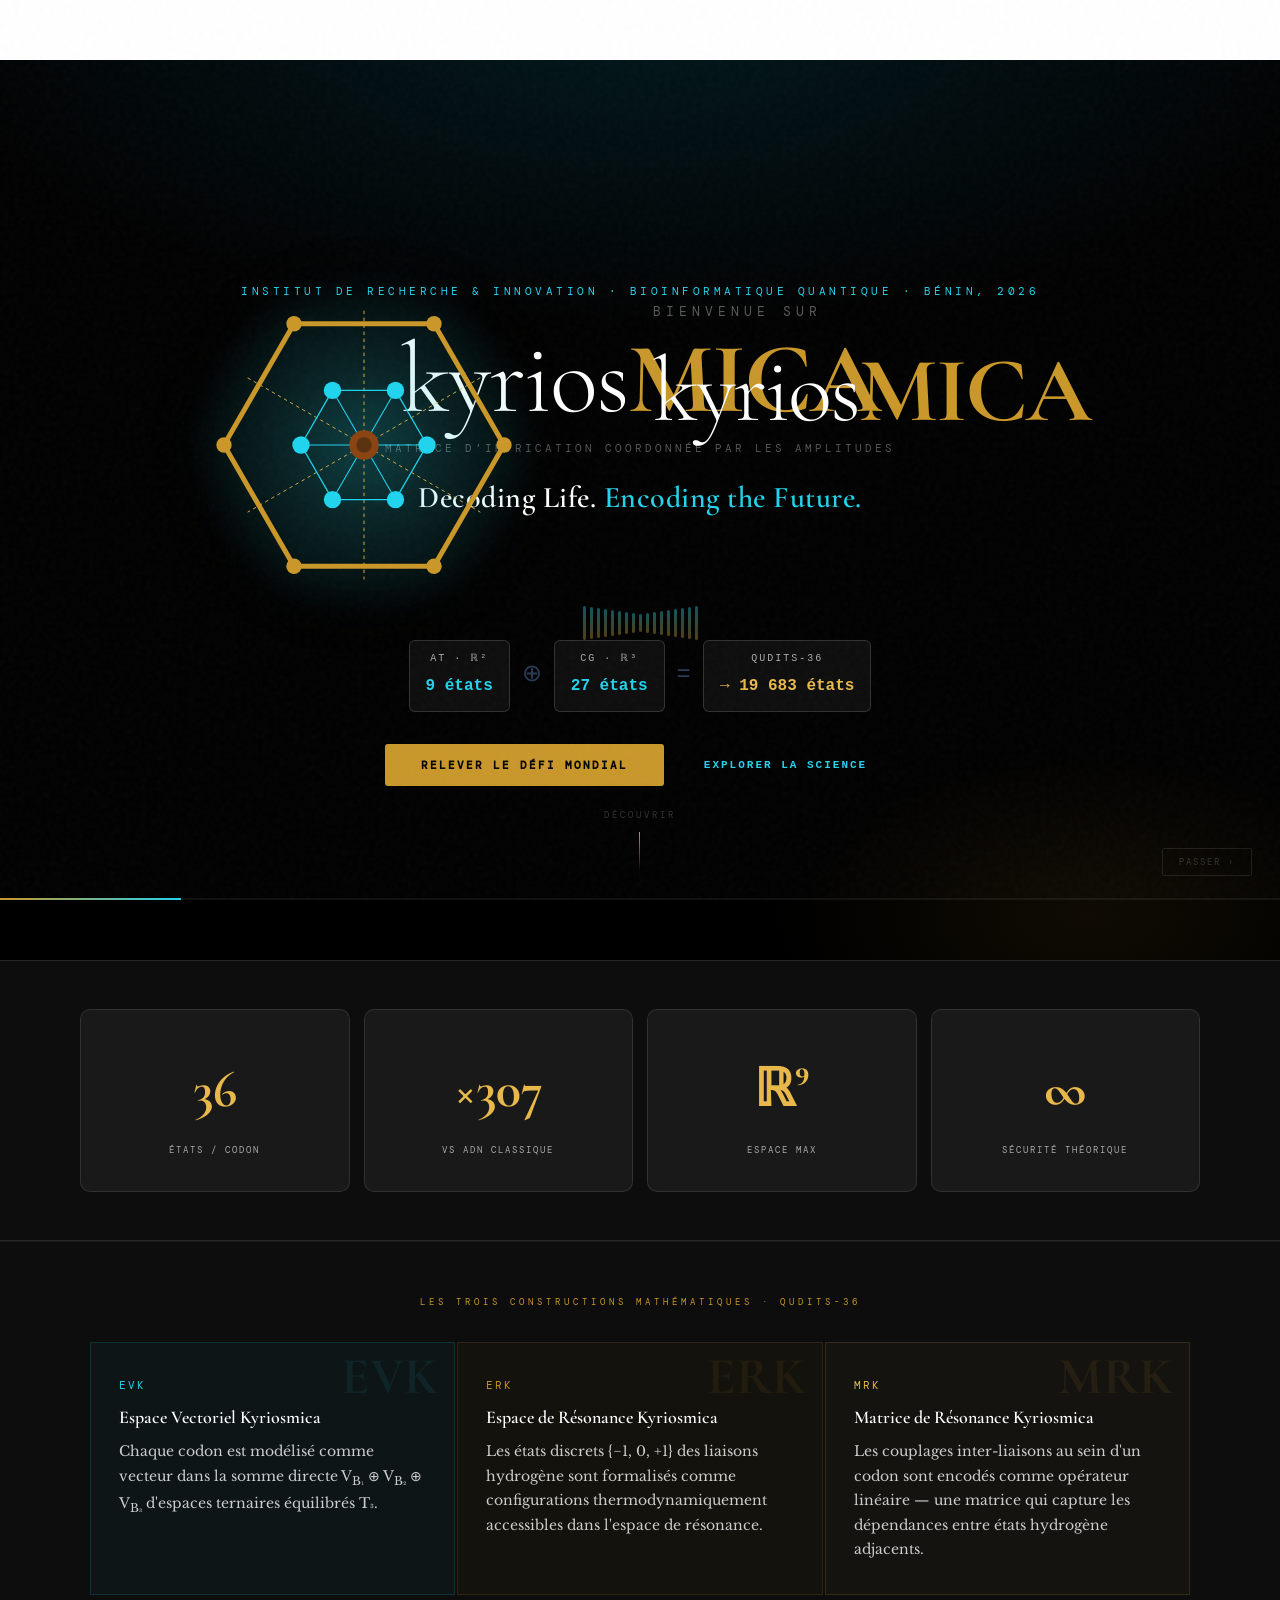
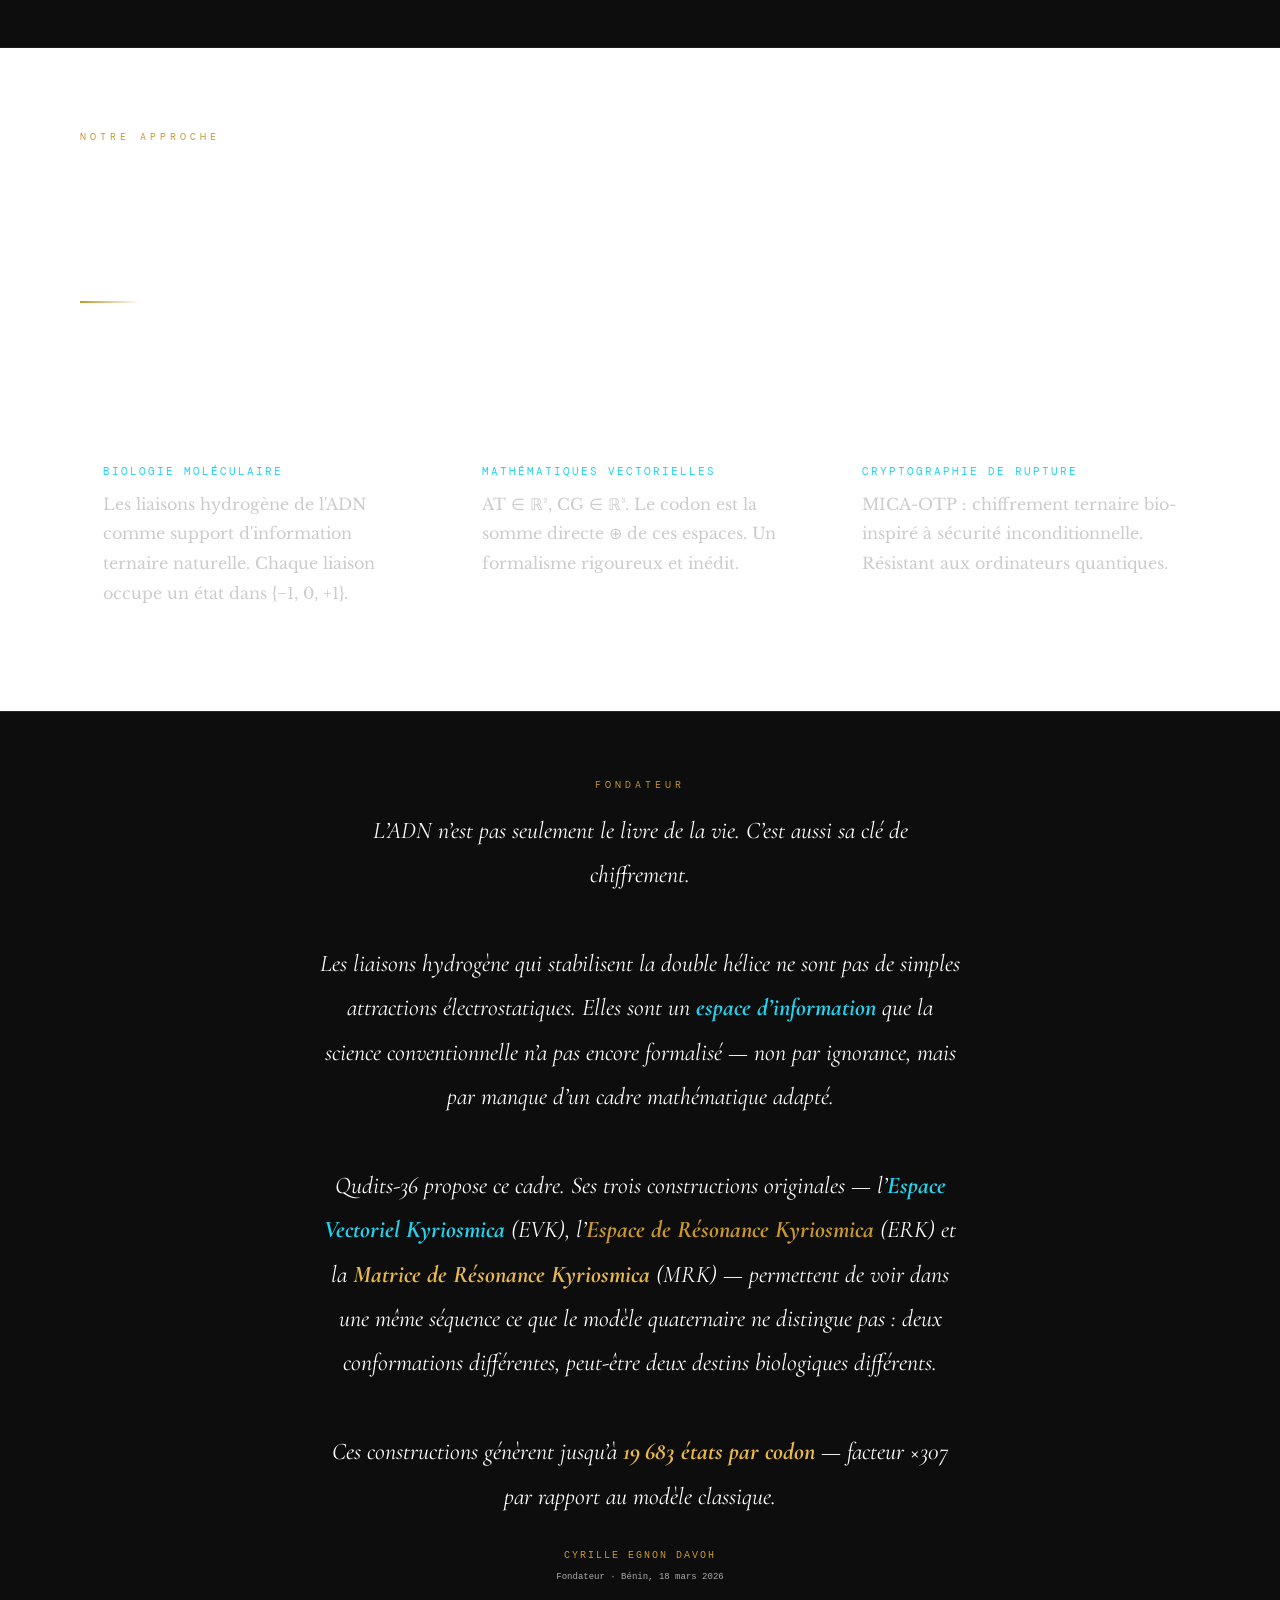
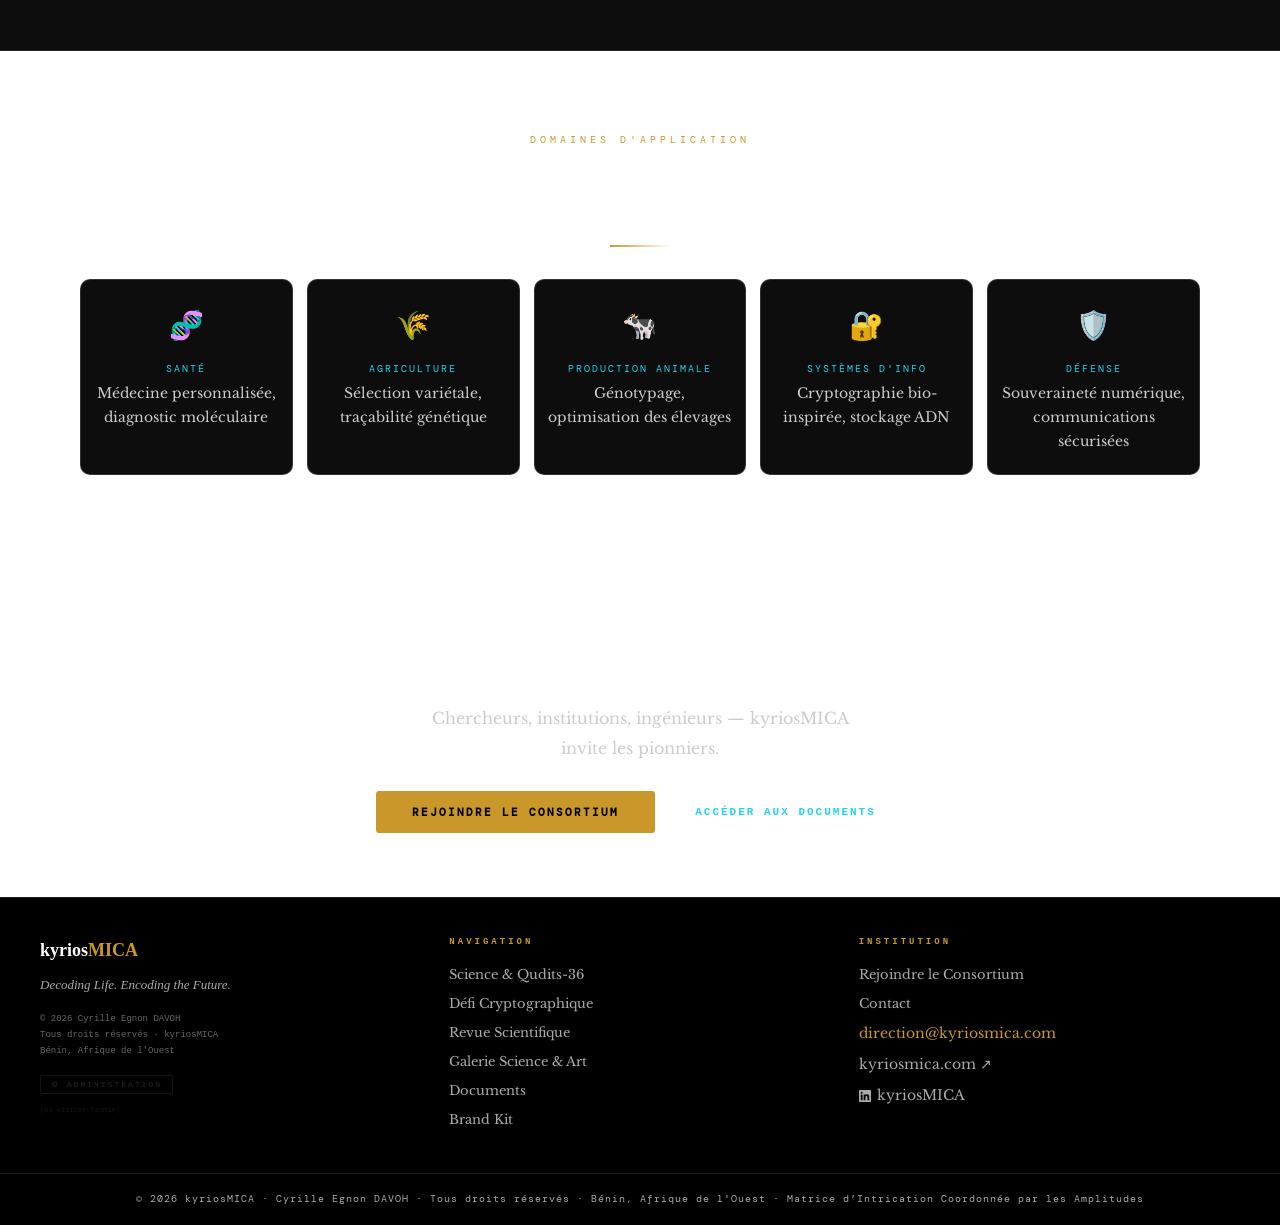
==== index.html @ 75c0169e "Add files via upload v3.1.0" ====
<!DOCTYPE html>
<html lang="fr">
<head>
<meta charset="UTF-8"/>
<meta name="viewport" content="width=device-width,initial-scale=1.0"/>
<meta name="author" content="Cyrille Egnon DAVOH"/>
<meta name="copyright" content="© 2026 kyriosMICA — Cyrille Egnon DAVOH. Tous droits réservés."/>
<title>kyriosMICA — Decoding Life. Encoding the Future.</title>
<meta name="description" content="kyriosMICA, Institut de Recherche & Innovation · Bioinformatique Quantique. Hypothèse Qudits-36. Bénin, 2026." data-fr="kyriosMICA, Institut de Recherche & Innovation · Bioinformatique Quantique. Hypothèse Qudits-36. Bénin, 2026." data-en="kyriosMICA, Research & Innovation Institute · Quantum Bioinformatics. Qudits-36 hypothesis. Benin, 2026."/>
<meta name="keywords" content="kyriosMICA, bio-informatique, bioinformatique quantique, Qudits-36, ADN, cryptographie, MICA-OTP, Cyrille Egnon DAVOH, Bénin, Afrique"/>
<meta name="robots" content="index, follow"/>
<link rel="canonical" href="https://www.kyriosmica.com/"/>
<meta property="og:title" content="kyriosMICA — Decoding Life. Encoding the Future."/>
<meta property="og:description" content="Institut de Recherche en Bioinformatique Quantique. Qudits-36 : 19 683 états par codon. Bénin, 2026."/>
<meta property="og:url" content="https://www.kyriosmica.com/"/>
<meta property="og:type" content="website"/>
<meta property="og:image" content="https://www.kyriosmica.com/assets/logos/logo_primary_EN.png"/>
<meta property="og:site_name" content="kyriosMICA"/>
<meta name="twitter:card" content="summary_large_image"/>
<meta name="twitter:title" content="kyriosMICA — Decoding Life. Encoding the Future."/>
<meta name="twitter:description" content="Institut de Recherche en Bioinformatique Quantique. Fondé au Bénin, 2026."/>
<meta name="twitter:image" content="https://www.kyriosmica.com/assets/logos/logo_primary_EN.png"/>

<link rel="icon" type="image/png" href="/assets/logos/logo_icon.png"/>
<link rel="shortcut icon" type="image/png" href="/assets/logos/logo_icon.png"/>
<link rel="apple-touch-icon" href="/assets/logos/logo_icon.png"/>
<meta name="theme-color" content="#000000"/>
<link rel="preconnect" href="https://fonts.googleapis.com"/>
<link rel="preload" href="https://fonts.googleapis.com/css2?family=Cormorant+Garamond:wght@300;700&family=DM+Mono:wght@400&display=swap" as="style"/>
<link href="https://fonts.googleapis.com/css2?family=Cormorant+Garamond:ital,wght@0,300;0,400;0,600;0,700;1,300;1,600&family=DM+Mono:wght@300;400;500;700&family=Libre+Baskerville:ital,wght@0,400;0,700;1,400&display=swap" rel="stylesheet"/>

<!-- ═══════════════════════════════════════════════════════
     FIREBASE SDK
     IMPORTANT : Remplace la config ci-dessous par ta propre
     config Firebase (Firebase Console → Project Settings)
═══════════════════════════════════════════════════════ -->
<script>
// ════════════════════════════════════════════════════════════
//  SYSTÈME DE TÉLÉCHARGEMENT — GitHub Static Files
//  Les fichiers sont dans /documents/ à la racine du dépôt
//
//  NIVEAUX D'ACCÈS :
//  0 = Public (sans identification)
//  1 = Email requis (formulaire portail)
//  2 = Membre approuvé (contact direction uniquement)
// ════════════════════════════════════════════════════════════

const DOCS = {
  // ── NIVEAU 0 — Accès libre ───────────────────────────────
  "KM-DOC-004": {
    file:  "KM-DOC-004_White_Paper_Mathematique.pdf",
    level: 0,
    label: "White Paper Mathématique"
  },
  "KM-DOC-007": {
    file:  "KM-DOC-007_Guide_Technique_Dechiffrement.pdf",
    level: 0,
    label: "Guide Technique de Déchiffrement"
  },
  // ── NIVEAU 1 — Identification email requise ──────────────
  "KM-DOC-001": {
    file:  "KM-DOC-001_Manifeste_Fondateur.pdf",
    level: 0,
    label: "Manifeste Fondateur"
  },
  "KM-DOC-002": {
    file:  "KM-DOC-002_Protocole_MICA.pdf",
    level: 1,
    label: "Protocole MICA"
  },
  "KM-DOC-003": {
    file:  "KM-DOC-003_Rapport_Scientifique.pdf",
    level: 1,
    label: "Rapport Scientifique"
  },
  "KM-DOC-005": {
    file:  "KM-DOC-005_Dossier_Consortium.pdf",
    level: 1,
    label: "Dossier Consortium"
  },
  // ── NIVEAU 2 — Membres approuvés uniquement ──────────────
  "KM-DOC-006": {
    file:  "KM-DOC-006_Plan_Strategique_Master.pdf",
    level: 2,
    label: "Plan Stratégique Master"
  },
};

window.downloadDoc = function(code) {
  const doc = DOCS[code];
  if (!doc) return;

  const userLevel = parseInt(localStorage.getItem('km_level') || '0');

  // ── Niveau 2 : membres approuvés seulement ───────────────
  if (doc.level === 2) {
    showNotif(
      window._lang === 'fr'
        ? '🔒 Réservé aux membres approuvés · Contactez &#100;&#105;&#114;&#101;&#99;&#116;&#105;&#111;&#110;&#64;&#107;&#121;&#114;&#105;&#111;&#115;&#109;&#105;&#99;&#97;&#46;&#99;&#111;&#109;'
        : '🔒 Reserved for approved members · Contact &#100;&#105;&#114;&#101;&#99;&#116;&#105;&#111;&#110;&#64;&#107;&#121;&#114;&#105;&#111;&#115;&#109;&#105;&#99;&#97;&#46;&#99;&#111;&#109;'
    );
    return;
  }

  // ── Niveau 1 : identification requise ────────────────────
  if (doc.level === 1 && userLevel < 1) {
    // Mémoriser le document demandé, ouvrir le portail
    window._pendingDoc = code;
    const gate = document.getElementById('doc-gate');
    if (gate) gate.scrollIntoView({ behavior: 'smooth', block: 'center' });
    showNotif(
      window._lang === 'fr'
        ? 'Identifiez-vous pour télécharger ce document'
        : 'Please identify yourself to download this document'
    );
    return;
  }

  // ── Niveau 0 ou accès déjà accordé : téléchargement direct
  const path = 'documents/' + doc.file;
  const a    = document.createElement('a');
  a.href     = path;
  a.download = doc.file;
  a.target   = '_blank';
  document.body.appendChild(a);
  a.click();
  document.body.removeChild(a);

  showNotif(
    window._lang === 'fr'
      ? '✓ Téléchargement lancé — ' + doc.label
      : '✓ Download started — ' + doc.label
  );
};
</script>

<style>
:root{
  --navy:#0A1628;--deep:#000000;--surface:#0D0D0D;--surf2:#111111;
  --gold:#C9972A;--gold2:#E8B84B;--cyan:#0891B2;--cyan2:#22D3EE;
  --text:#FFFFFF;--muted:#AAAAAA;--dim:#666666;
  --border:#ffffff0f;--border2:#ffffff1a;
  --green:#22c55e;--red:#ef4444;--violet:#8b5cf6;
  --at:#fb923c;--t-neg:#ef4444;--t-zero:#818cf8;--t-pos:#22d3ee;
}
*{margin:0;padding:0;box-sizing:border-box;}
html{scroll-behavior:smooth;}
body{background:var(--deep);color:var(--text);font-family:'Crimson Pro',serif;font-size:18px;line-height:1.7;overflow-x:hidden;visibility:hidden;}
body::before{content:'';position:fixed;inset:0;background-image:url("data:image/svg+xml,%3Csvg viewBox='0 0 200 200' xmlns='http://www.w3.org/2000/svg'%3E%3Cfilter id='n'%3E%3CfeTurbulence type='fractalNoise' baseFrequency='0.85' numOctaves='4'/%3E%3C/filter%3E%3Crect width='100%25' height='100%25' filter='url(%23n)' opacity='0.03'/%3E%3C/svg%3E");pointer-events:none;z-index:999;}
/* grid-bg supprimé */

/* ── NAV ─────────────────────────────────────────────── */
nav{position:fixed;top:0;left:0;right:0;z-index:200;padding:14px 40px;background:#000000f0;backdrop-filter:blur(16px);border-bottom:1px solid var(--border);display:flex;align-items:center;justify-content:space-between;gap:16px;}
.nav-logo{display:flex;align-items:center;gap:8px;text-decoration:none;cursor:pointer;flex-shrink:0;}
.nav-logo-text{font-family:'Playfair Display',serif;font-size:19px;font-weight:900;color:var(--text);}
.nav-logo-text span{color:var(--gold);}
.nav-links{display:flex;gap:20px;align-items:center;flex-wrap:wrap;}
.nav-links a{font-family:'JetBrains Mono',monospace;font-size:10px;letter-spacing:1.5px;text-transform:uppercase;color:#AAAAAA;text-decoration:none;transition:color .2s;cursor:pointer;white-space:nowrap;}
.nav-links a:hover{color:var(--cyan2);}
.nav-right{display:flex;align-items:center;gap:10px;flex-shrink:0;}
.btn-back{font-family:'JetBrains Mono',monospace;font-size:10px;letter-spacing:1px;color:var(--gold);background:var(--gold)11;border:1px solid var(--gold)44;padding:5px 12px;border-radius:3px;cursor:pointer;transition:all .2s;display:none;}
.btn-back:hover{background:var(--gold)22;}
.btn-back.visible{display:block;}
.nav-lang{display:flex;gap:3px;}
.lang-btn{padding:3px 8px;border-radius:3px;cursor:pointer;border:1px solid var(--border2);background:transparent;color:#AAAAAA;font-family:'JetBrains Mono',monospace;font-size:10px;letter-spacing:1px;transition:all .2s;}
.lang-btn.active{background:var(--gold)22;border-color:var(--gold)66;color:var(--gold);}

/* ── PAGES ───────────────────────────────────────────── */
.page{display:none;min-height:100vh;padding-top:60px;}
.page.active{display:block;}

/* ── HERO ────────────────────────────────────────────── */
.hero{min-height:100vh;display:flex;flex-direction:column;align-items:center;justify-content:center;padding:80px clamp(16px,5vw,80px);text-align:center;max-width:100%;}
.hero-tag{font-family:'JetBrains Mono',monospace;font-size:clamp(8px,1.2vw,11px);letter-spacing:2px;text-transform:uppercase;color:var(--cyan2);border:1px solid var(--cyan2)44;padding:5px clamp(10px,2vw,18px);border-radius:2px;max-width:90vw;word-break:break-word;margin-bottom:28px;display:inline-block;animation:fadeUp .8s both;}
.hero h1{font-family:'Playfair Display',serif;font-size:clamp(44px,10vw,96px);font-weight:900;line-height:1.05;letter-spacing:-2px;animation:fadeUp .8s .1s both;width:100%;}
.hero h1 em{color:var(--gold);font-style:normal;}
.hero-slogan{font-family:'Playfair Display',serif;font-size:clamp(17px,3vw,26px);color:#AAAAAA;font-style:italic;margin-top:14px;animation:fadeUp .8s .2s both;letter-spacing:.5px;}
.hero-slogan span{color:var(--gold);}
.hero-eq{display:flex;align-items:center;gap:12px;flex-wrap:wrap;justify-content:center;margin:36px 0;animation:fadeUp .8s .3s both;}
.eq-block{padding:9px 16px;border-radius:6px;border:1px solid var(--border2);background:var(--surface);font-family:'JetBrains Mono',monospace;}
.eq-block .el{color:#AAAAAA;font-size:9px;display:block;margin-bottom:2px;letter-spacing:1px;}
.eq-block .ev{color:var(--cyan2);font-size:13px;font-weight:700;}
.eq-block.gold .ev{color:var(--gold);}
.eq-op{color:var(--dim);font-size:20px;font-family:'JetBrains Mono',monospace;}
.hero-cta{display:flex;gap:12px;flex-wrap:wrap;justify-content:center;animation:fadeUp .8s .4s both;}

/* ── BUTTONS ─────────────────────────────────────────── */
.btn-gold{padding:12px 28px;border-radius:3px;background:var(--gold);color:var(--navy);font-family:'JetBrains Mono',monospace;font-size:11px;font-weight:700;letter-spacing:2px;text-transform:uppercase;border:none;cursor:pointer;transition:all .2s;text-decoration:none;display:inline-block;}
.btn-gold:hover{background:var(--gold2);transform:translateY(-2px);}
.btn-outline{padding:12px 28px;border-radius:3px;background:transparent;color:var(--cyan2);font-family:'JetBrains Mono',monospace;font-size:11px;font-weight:700;letter-spacing:2px;text-transform:uppercase;border:1px solid var(--cyan2)66;cursor:pointer;transition:all .2s;text-decoration:none;display:inline-block;}
.btn-outline:hover{background:var(--cyan2)11;}

/* ── SECTIONS ────────────────────────────────────────── */
.section{padding:80px 40px;max-width:1200px;margin:0 auto;}
.sec-tag{font-family:'JetBrains Mono',monospace;font-size:10px;letter-spacing:3px;text-transform:uppercase;color:var(--gold);display:block;margin-bottom:14px;}
.sec-h2{font-family:'Playfair Display',serif;font-size:clamp(26px,4vw,46px);font-weight:700;line-height:1.1;margin-bottom:18px;}
.divider{width:60px;height:2px;background:linear-gradient(90deg,var(--gold),transparent);margin:0 0 32px;}
.card{background:var(--surface);border:1px solid var(--border2);border-radius:10px;padding:22px;transition:border-color .3s,transform .3s;}
.card:hover{border-color:var(--gold)33;transform:translateY(-3px);}
.card-gold{border-left:3px solid var(--gold);}
.card-cyan{border-left:3px solid var(--cyan2);}
.card-navy{background:var(--navy);border:1px solid var(--gold)33;}

/* ── HOME STATS ──────────────────────────────────────── */
.stats{display:grid;grid-template-columns:repeat(4,1fr);gap:14px;margin-top:40px;}
.stat{text-align:center;padding:24px 14px;background:var(--surface);border-radius:10px;border:1px solid var(--border2);}
.stat-val{font-family:'Playfair Display',serif;font-size:28px;font-weight:900;color:var(--gold);margin-bottom:4px;}
.stat-label{font-family:'JetBrains Mono',monospace;font-size:9px;letter-spacing:2px;color:#AAAAAA;text-transform:uppercase;}
.pillars{display:grid;grid-template-columns:repeat(3,1fr);gap:18px;margin-top:40px;}
.pillar-num{font-family:'Cormorant Garamond',serif;font-size:88px;font-weight:700;color:rgba(255,255,255,0.12);margin-bottom:8px;line-height:1;}
.pillar-title{font-family:'JetBrains Mono',monospace;font-size:10px;letter-spacing:2px;text-transform:uppercase;color:var(--cyan2);margin-bottom:8px;}
.pillar-text{color:#AAAAAA;font-size:15px;}
.sectors{display:grid;grid-template-columns:repeat(5,1fr);gap:14px;margin-top:32px;}
.sector{text-align:center;padding:20px 12px;background:var(--surface);border-radius:10px;border:1px solid var(--border2);transition:border-color .3s;}
.sector:hover{border-color:var(--cyan2)44;}
.sector-icon{font-size:28px;margin-bottom:8px;}
.sector-name{font-family:'JetBrains Mono',monospace;font-size:9px;letter-spacing:1px;text-transform:uppercase;color:var(--cyan2);margin-bottom:4px;}
.sector-desc{color:#AAAAAA;font-size:12px;}

/* ── SCIENCE / SIMULATOR ─────────────────────────────── */
.base-grid{display:grid;grid-template-columns:1fr 1fr;gap:20px;margin:32px 0;}
.base-card{border-radius:10px;padding:24px;border:1px solid;}
.base-card.at{border-color:var(--at)44;background:var(--at)06;}
.base-card.cg{border-color:var(--cyan2)44;background:var(--cyan2)06;}
.base-name{font-family:'Playfair Display',serif;font-size:34px;font-weight:900;margin-bottom:4px;}
.base-card.at .base-name{color:var(--at);}
.base-card.cg .base-name{color:var(--cyan2);}
.base-math{font-family:'JetBrains Mono',monospace;font-size:11px;background:var(--deep);border-radius:8px;padding:12px;color:var(--dim);line-height:2;margin-top:12px;}
.base-math .cv{color:var(--cyan2);}.base-math .gv{color:var(--gold);}
.bond-row{display:flex;align-items:center;gap:8px;margin-top:10px;}
.bond-lbl{font-family:'JetBrains Mono',monospace;font-size:11px;width:22px;font-weight:700;}
.base-card.at .bond-lbl{color:var(--at);}
.base-card.cg .bond-lbl{color:var(--cyan2);}
.bond-bar{flex:1;height:5px;background:#1e293b;border-radius:3px;overflow:hidden;}
.bond-fill{height:100%;border-radius:3px;width:60%;}
.base-card.at .bond-fill{background:linear-gradient(90deg,var(--at)88,var(--at));}
.base-card.cg .bond-fill{background:linear-gradient(90deg,var(--cyan2)88,var(--cyan2));}
.trit{display:inline-block;padding:1px 6px;border-radius:3px;font-family:'JetBrains Mono',monospace;font-size:10px;font-weight:700;}
.t-n{background:#ef444422;color:var(--t-neg);border:1px solid #ef444444;}
.t-z{background:#6366f122;color:var(--t-zero);border:1px solid #6366f144;}
.t-p{background:var(--cyan2)22;color:var(--t-pos);border:1px solid var(--cyan2)44;}
.math-block{background:var(--surface);border-left:3px solid var(--cyan2);padding:12px 18px;font-family:'JetBrains Mono',monospace;font-size:12px;color:var(--cyan2);margin:12px 0;border-radius:0 8px 8px 0;}
.codon-result{background:linear-gradient(135deg,var(--surface),var(--deep));border:1px solid var(--gold)33;border-radius:10px;padding:28px;text-align:center;margin-top:20px;}
.codon-big{font-family:'Playfair Display',serif;font-size:clamp(28px,5vw,58px);font-weight:900;color:var(--gold);}

/* ── SIMULATOR INTERACTIVE ───────────────────────────── */
.sim-box{background:var(--surface);border:1px solid var(--border2);border-radius:12px;padding:24px;margin-top:32px;}
.sim-codon{display:flex;gap:12px;margin:16px 0;overflow-x:auto;padding-bottom:8px;}
.sim-base{background:var(--deep);border-radius:10px;padding:16px;flex-shrink:0;min-width:180px;border:2px solid var(--border2);transition:border-color .2s;}
.sim-base.at-type{border-color:var(--at)44;}
.sim-base.cg-type{border-color:var(--cyan2)44;}
.sim-base-header{display:flex;justify-content:space-between;align-items:flex-start;margin-bottom:10px;}
.sim-base-name{font-family:'Playfair Display',serif;font-size:20px;font-weight:900;}
.sim-type-btns{display:flex;gap:4px;}
.sim-type-btn{padding:3px 8px;border-radius:3px;cursor:pointer;font-family:'JetBrains Mono',monospace;font-size:9px;font-weight:700;border:1px solid var(--border2);background:transparent;color:#AAAAAA;transition:all .15s;}
.sim-type-btn.active-at{border-color:var(--at);background:var(--at)22;color:var(--at);}
.sim-type-btn.active-cg{border-color:var(--cyan2);background:var(--cyan2)22;color:var(--cyan2);}
.sim-bond{display:flex;align-items:center;gap:6px;margin-bottom:8px;}
.sim-bond-name{font-family:'JetBrains Mono',monospace;font-size:10px;font-weight:700;width:22px;}
.sim-bond-bar{flex:1;height:4px;background:#1e293b;border-radius:2px;overflow:hidden;}
.sim-bond-fill{height:100%;border-radius:2px;transition:width .3s,background .3s;}
.sim-trit-btns{display:flex;gap:2px;}
.sim-trit-btn{width:20px;height:20px;border-radius:3px;cursor:pointer;border:1px solid var(--border2);background:transparent;font-size:8px;font-weight:700;font-family:'JetBrains Mono',monospace;display:flex;align-items:center;justify-content:center;transition:all .15s;}
.sim-vec{font-family:'JetBrains Mono',monospace;font-size:10px;color:#AAAAAA;margin-top:8px;text-align:center;}
.sim-summary{display:grid;grid-template-columns:repeat(3,1fr);gap:10px;margin-top:16px;}
.sim-stat{background:var(--deep);border-radius:8px;padding:12px;text-align:center;}
.sim-stat-val{font-family:'JetBrains Mono',monospace;font-size:16px;font-weight:700;margin-bottom:2px;}
.sim-stat-lbl{font-size:10px;color:#AAAAAA;font-family:'JetBrains Mono',monospace;}
.sim-codon-vec{background:var(--deep);border-radius:8px;padding:12px;margin-top:12px;font-family:'JetBrains Mono',monospace;font-size:11px;color:#AAAAAA;word-break:break-all;line-height:1.8;}

/* ── CHALLENGE ───────────────────────────────────────── */
.challenge-box{background:var(--surface);border:1px solid var(--gold)44;border-radius:14px;padding:36px;position:relative;overflow:hidden;}
.challenge-box::before{content:'';position:absolute;top:-50%;left:-50%;width:200%;height:200%;background:radial-gradient(ellipse at center,var(--gold)04,transparent 60%);pointer-events:none;}
.ch-stats{display:grid;grid-template-columns:repeat(3,1fr);gap:14px;margin:24px 0;}
.ch-stat{background:var(--deep);border-radius:8px;padding:16px;text-align:center;border:1px solid var(--border2);}
.ch-stat-val{font-family:'Playfair Display',serif;font-size:22px;font-weight:900;color:var(--gold);margin-bottom:3px;}
.ch-stat-lbl{font-family:'JetBrains Mono',monospace;font-size:9px;letter-spacing:2px;color:#AAAAAA;text-transform:uppercase;}
.countdown{display:grid;grid-template-columns:repeat(4,1fr);gap:10px;margin:20px 0;}
.cd-unit{background:var(--navy);border:1px solid var(--gold)33;border-radius:8px;padding:14px;text-align:center;}
.cd-val{font-family:'Playfair Display',serif;font-size:26px;font-weight:900;color:var(--gold);}
.cd-lbl{font-family:'JetBrains Mono',monospace;font-size:9px;color:#AAAAAA;letter-spacing:2px;text-transform:uppercase;}
.cipher-display{background:var(--deep);border-radius:8px;padding:16px;font-family:'JetBrains Mono',monospace;font-size:10px;color:var(--dim);word-break:break-all;line-height:1.8;border:1px solid var(--border2);margin:16px 0;max-height:110px;overflow-y:auto;}

/* ── REVUE ───────────────────────────────────────────── */
.article-grid{display:grid;grid-template-columns:repeat(2,1fr);gap:20px;margin-top:32px;}
.article-card{background:var(--surface);border:1px solid var(--border2);border-radius:10px;overflow:hidden;transition:all .3s;cursor:pointer;}
.article-card:hover{border-color:var(--gold)44;transform:translateY(-4px);}
.article-img{height:140px;display:flex;align-items:center;justify-content:center;font-size:44px;}
.article-body{padding:18px;}
.article-tag{font-family:'JetBrains Mono',monospace;font-size:9px;letter-spacing:2px;text-transform:uppercase;color:var(--cyan2);margin-bottom:6px;}
.article-title{font-family:'Playfair Display',serif;font-size:18px;font-weight:700;margin-bottom:6px;line-height:1.3;}
.article-excerpt{color:#AAAAAA;font-size:14px;line-height:1.6;}
.article-meta{font-family:'JetBrains Mono',monospace;font-size:9px;color:var(--dim);margin-top:10px;}

/* ── GALERIE ─────────────────────────────────────────── */
.gallery-grid{display:grid;grid-template-columns:repeat(3,1fr);gap:14px;margin-top:32px;}
.gallery-item{border-radius:10px;overflow:hidden;border:1px solid var(--border2);transition:all .3s;cursor:pointer;}
.gallery-item:hover{border-color:var(--gold)44;transform:scale(1.02);}
.gallery-visual{height:160px;display:flex;align-items:center;justify-content:center;}
.gallery-cap{padding:12px;background:var(--surface);}
.gallery-cap-title{font-family:'JetBrains Mono',monospace;font-size:10px;letter-spacing:1px;color:var(--text);margin-bottom:3px;}
.gallery-cap-sub{font-size:12px;color:#AAAAAA;}

/* ── DOCUMENTS ───────────────────────────────────────── */
.doc-gate{background:var(--surface);border:1px solid var(--gold)33;border-radius:14px;padding:36px;max-width:520px;margin:32px auto;}
.doc-gate h3{font-family:'Playfair Display',serif;font-size:22px;font-weight:700;margin-bottom:8px;}
.form-group{margin-bottom:14px;}
.form-label{font-family:'JetBrains Mono',monospace;font-size:10px;letter-spacing:2px;color:#AAAAAA;display:block;margin-bottom:5px;text-transform:uppercase;}
.form-input,.form-select{width:100%;background:var(--deep);border:1px solid var(--border2);border-radius:6px;padding:9px 13px;color:var(--text);font-size:14px;outline:none;font-family:'Crimson Pro',serif;transition:border-color .2s;}
.form-input:focus,.form-select:focus{border-color:var(--gold)66;}
.doc-grid{display:grid;grid-template-columns:repeat(2,1fr);gap:14px;margin-top:28px;}
.doc-card{background:var(--surface);border:1px solid var(--border2);border-radius:10px;padding:18px;display:flex;flex-direction:column;gap:8px;transition:border-color .3s;}
.doc-card:hover{border-color:var(--cyan2)44;}
.doc-card.public{border-color:var(--green)22;}
.doc-card.restricted{border-color:var(--gold)22;}
.doc-code{font-family:'JetBrains Mono',monospace;font-size:9px;color:var(--gold);letter-spacing:1px;}
.doc-badge{font-family:'JetBrains Mono',monospace;font-size:8px;padding:2px 6px;border-radius:2px;letter-spacing:1px;}
.doc-badge.pub{background:var(--green)22;color:var(--green);border:1px solid var(--green)44;}
.doc-badge.res{background:var(--gold)22;color:var(--gold);border:1px solid var(--gold)44;}
.doc-title{font-family:'Playfair Display',serif;font-size:15px;font-weight:700;}
.doc-desc{color:#AAAAAA;font-size:12px;flex:1;}
.doc-dl-btn{font-family:'JetBrains Mono',monospace;font-size:10px;cursor:pointer;letter-spacing:1px;background:none;border:none;padding:0;transition:color .2s;text-align:left;}
.doc-dl-btn.pub{color:var(--green);}
.doc-dl-btn.pub:hover{color:var(--cyan2);}
.doc-dl-btn.res{color:var(--gold);}
.doc-dl-btn.res:hover{color:var(--gold2);}

/* ── CONSORTIUM ──────────────────────────────────────── */
.levels-grid{display:grid;grid-template-columns:repeat(4,1fr);gap:14px;margin:32px 0;}
.level-card{border-radius:10px;padding:20px;border:1px solid var(--border2);transition:all .3s;text-align:center;}
.level-card:hover{transform:translateY(-4px);}
.l1{border-color:#AAAAAA44;background:#64748b06;}
.l2{border-color:var(--cyan2)44;background:var(--cyan2)06;}
.l3{border-color:var(--gold)44;background:var(--gold)06;}
.l4{border-color:var(--violet)44;background:var(--violet)06;}
.level-num{font-family:'Playfair Display',serif;font-size:32px;font-weight:900;margin-bottom:6px;}
.l1 .level-num{color:#AAAAAA;}.l2 .level-num{color:var(--cyan2);}.l3 .level-num{color:var(--gold);}.l4 .level-num{color:var(--violet);}
.level-name{font-family:'JetBrains Mono',monospace;font-size:9px;letter-spacing:2px;text-transform:uppercase;margin-bottom:8px;}
.l1 .level-name{color:#AAAAAA;}.l2 .level-name{color:var(--cyan2);}.l3 .level-name{color:var(--gold);}.l4 .level-name{color:var(--violet);}
.level-desc{color:#AAAAAA;font-size:13px;}

/* ── CONTACT ─────────────────────────────────────────── */
.contact-grid{display:grid;grid-template-columns:1fr 1fr;gap:32px;margin-top:32px;align-items:start;}
.contact-form{background:var(--surface);border-radius:14px;padding:32px;border:1px solid var(--border2);}
.contact-info{display:flex;flex-direction:column;gap:16px;}
.contact-item{background:var(--surface);border-radius:10px;padding:18px;border:1px solid var(--border2);}
.contact-item-label{font-family:'JetBrains Mono',monospace;font-size:9px;letter-spacing:2px;color:var(--gold);text-transform:uppercase;margin-bottom:5px;}
.contact-item-val{font-size:14px;color:var(--text);}
textarea.form-input{height:110px;resize:vertical;}

/* ── BRAND KIT ───────────────────────────────────────── */
.palette-grid{display:grid;grid-template-columns:repeat(6,1fr);gap:10px;margin:24px 0;}
.swatch{border-radius:8px;overflow:hidden;border:1px solid var(--border2);}
.swatch-color{height:64px;}
.swatch-info{padding:8px 10px;background:var(--surface);}
.swatch-name{font-family:'JetBrains Mono',monospace;font-size:8px;color:var(--text);margin-bottom:2px;}
.swatch-hex{font-family:'JetBrains Mono',monospace;font-size:8px;color:#AAAAAA;}
.swatch-copy-btn{font-family:'JetBrains Mono',monospace;font-size:8px;color:var(--gold);cursor:pointer;background:none;border:none;display:block;margin-top:3px;}
.logo-dl-grid{display:grid;grid-template-columns:repeat(2,1fr);gap:14px;margin:24px 0;}
.logo-dl-card{background:var(--surface);border:1px solid var(--border2);border-radius:10px;overflow:hidden;transition:border-color .3s;}
.logo-dl-card:hover{border-color:var(--gold)44;}
.logo-preview{height:90px;display:flex;align-items:center;justify-content:center;padding:14px;}
.logo-preview.dk{background:var(--navy);}
.logo-preview.lt{background:#F1F5F9;}
.logo-preview.sl{background:#050D1A;}
.logo-preview.ic{background:var(--navy);}
.logo-dl-info{padding:12px;}
.logo-dl-name{font-family:'JetBrains Mono',monospace;font-size:10px;font-weight:700;color:var(--text);margin-bottom:3px;}
.logo-dl-desc{color:#AAAAAA;font-size:12px;margin-bottom:8px;}

/* ── MODAL ───────────────────────────────────────────── */
.modal-overlay{position:fixed;inset:0;background:#00000088;backdrop-filter:blur(8px);z-index:500;display:none;align-items:center;justify-content:center;padding:20px;}
.modal-overlay.open{display:flex;}
.modal{background:var(--navy);border:1px solid var(--gold)44;border-radius:14px;padding:36px;max-width:460px;width:100%;max-height:90vh;overflow-y:auto;position:relative;}
.modal-close{position:absolute;top:14px;right:18px;background:none;border:none;color:#AAAAAA;font-size:18px;cursor:pointer;}
.article-modal{max-width:660px;}

/* ── NOTIF ───────────────────────────────────────────── */
.notif{position:fixed;bottom:20px;right:20px;background:var(--surface);border:1px solid var(--gold)44;border-radius:8px;padding:12px 18px;font-family:'JetBrains Mono',monospace;font-size:11px;color:var(--gold);z-index:600;transform:translateY(80px);opacity:0;transition:all .3s;}
.notif.show{transform:translateY(0);opacity:1;}

/* ── COPYRIGHT BAR ───────────────────────────────────── */
.copyright-bar{text-align:center;padding:16px;border-top:1px solid var(--border);font-family:'JetBrains Mono',monospace;font-size:10px;color:var(--dim);letter-spacing:1px;background:var(--deep);}

/* ── FOOTER ──────────────────────────────────────────── */
footer{border-top:1px solid var(--border);padding:36px 40px;display:grid;grid-template-columns:1fr 1fr 1fr;gap:28px;background:var(--deep);}
.footer-brand .logo-text{font-family:'Playfair Display',serif;font-size:18px;font-weight:900;}
.footer-brand .logo-text span{color:var(--gold);}
.footer-brand .slogan{font-family:'Playfair Display',serif;font-style:italic;font-size:13px;color:#AAAAAA;margin-top:5px;}
.footer-col h4{font-family:'JetBrains Mono',monospace;font-size:9px;letter-spacing:3px;text-transform:uppercase;color:var(--gold);margin-bottom:12px;}
.footer-col a{display:block;font-size:13px;color:#AAAAAA;text-decoration:none;margin-bottom:5px;transition:color .2s;cursor:pointer;}
.footer-col a:hover{color:var(--cyan2);}

/* ── ANIMATIONS ──────────────────────────────────────── */
@keyframes fadeUp{from{opacity:0;transform:translateY(22px);}to{opacity:1;transform:translateY(0);}}
.reveal{opacity:0;transform:translateY(24px);transition:opacity .8s,transform .8s;}
.reveal.visible{opacity:1;transform:translateY(0);}

/* ── RESPONSIVE ──────────────────────────────────────── */
@media(max-width:900px){
  nav{padding:12px 16px;}
  .nav-links{gap:12px;}
  .nav-links a{font-size:9px;}
}
@media(max-width:700px){
  .nav-links{display:none;}
  .hero{padding:60px 20px;}
  .section{padding:48px 20px;}
  .stats,.pillars,.sectors,.base-grid,.article-grid,.gallery-grid,.doc-grid,.levels-grid,.contact-grid,.ch-stats,.countdown,.palette-grid,.logo-dl-grid{grid-template-columns:1fr;}
  .hero-eq{gap:8px;}
  .sim-codon{flex-direction:column;}
  footer{grid-template-columns:1fr;padding:24px 20px;}
}

/* ═══════════════════════════════════════════════════════════
   KYRIOSMICA v3 — OVERRIDE VISUEL COMPLET
   Contraste maximal · Typographie raffinée · Finesse éditoriale
═══════════════════════════════════════════════════════════ */

/* 1. VARIABLES CORRIGÉES — CONTRASTE MAXIMUM */
:root{
  /* Textes — parfaitement lisibles */
  --text:    #FFFFFF;
  --muted:   #A8BCDC;
  --dim:     #6B84A8;
  --surface: #0d1a2e;
  --surf2:   #102040;
  --border:  rgba(255,255,255,0.10);
  --border2: rgba(255,255,255,0.17);
  --at:      #FFA040;
}

/* 2. TYPOGRAPHIE PRINCIPALE — Cormorant Garamond */
body{
  font-family:"Libre Baskerville",Georgia,serif;
  font-size:17px;
  line-height:1.85;
  color:#F0F6FF;
  background: var(--marine);
}

/* 3. HERO — Gradient dramatique + textes lumineux */
.hero{
  background:
    radial-gradient(ellipse 90% 60% at 50% -10%, rgba(8,145,178,0.18) 0%, transparent 65%),
    radial-gradient(ellipse 50% 40% at 80% 100%, rgba(201,151,42,0.10) 0%, transparent 55%),
    #000000;
  min-height:100vh;
}
.hero h1{
  font-family:"Cormorant Garamond",serif;
  font-size:clamp(52px,9vw,100px);
  font-weight:300;
  letter-spacing:-2px;
  color:#FFFFFF;
  line-height:1.0;
}
.hero h1 em{
  color:#E8B84B;
  font-style:normal;
  font-weight:700;
}
.hero-slogan{
  font-family:"Cormorant Garamond",serif;
  font-size:clamp(20px,3vw,30px);
  color:#CCCCCC;
  font-style:italic;
  font-weight:300;
}
.hero-slogan span{color:#E8B84B;font-style:normal;font-weight:600;}
.hero-tag{
  font-family:"DM Mono",monospace;
  font-size:10.5px;letter-spacing:3.5px;
  color:#22D3EE;
  border-color:rgba(34,211,238,0.35);
  padding:8px 22px;
}
.eq-block{
  background:rgba(255,255,255,0.05);
  border-color:rgba(255,255,255,0.15);
  backdrop-filter:blur(8px);
}
.eq-block .el{color:#AAAAAA;font-size:10px;letter-spacing:2px;}
.eq-block .ev{color:#22D3EE;font-size:16px;}
.eq-block.gold .ev{color:#E8B84B;}
.eq-op{color:#2a3a55;font-size:24px;}

/* 4. NAVIGATION */
nav{
  background:rgba(0,0,0,0.95);
  border-bottom-color:rgba(201,151,42,0.2);
  height:66px;
}
.nav-logo-text{
  font-family:"Cormorant Garamond",serif;
  font-size:22px;font-weight:700;
  color:#FFFFFF;
}
.nav-links a{
  font-family:"DM Mono",monospace;
  font-size:10px;letter-spacing:1.8px;
  color:#AAAAAA;
}
.nav-links a:hover{color:#FFFFFF;background:rgba(255,255,255,0.07);}

/* 5. SECTIONS — Titres dramatiques */
.sec-h2{
  font-family:"Cormorant Garamond",serif;
  font-size:clamp(32px,5vw,56px);
  font-weight:300;
  color:#FFFFFF;
  line-height:1.1;
}
.sec-tag{
  font-family:"DM Mono",monospace;
  font-size:10px;letter-spacing:4px;color:#C9972A;
}

/* 6. PILLIERS */
.pillar-text{color:#CCCCCC;font-size:16px;line-height:1.85;}
.pillar-title{color:#22D3EE;font-family:"DM Mono",monospace;font-size:10.5px;}
.pillar-num{color:rgba(255,255,255,0.14) !important;font-family:"Cormorant Garamond",serif !important;font-size:88px !important;}

/* 7. CARTES — Meilleures surfaces */
.card{
  background:rgba(255,255,255,0.05);
  border-color:rgba(255,255,255,0.10);
}
.card:hover{
  background:rgba(255,255,255,0.07);
  border-color:rgba(201,151,42,0.3);
}
.card-gold{border-left-color:#C9972A;border-left-width:3px;}
.card-cyan{border-left-color:#22D3EE;border-left-width:3px;}
.card-navy{background:#0A1628;border-color:rgba(201,151,42,0.25);}

/* 8. STATISTIQUES */
.stat{
  background:rgba(255,255,255,0.05);
  border-color:rgba(255,255,255,0.10);
  padding:32px 16px;
}
.stat-val{
  font-family:"Cormorant Garamond",serif;
  font-size:52px;font-weight:700;
  color:#E8B84B;
}
.stat-label{color:#AAAAAA;letter-spacing:2px;}

/* 9. TOUS LES TEXTES DE CORPS */
p,.pillar-text,.article-excerpt,.doc-desc,
.level-desc,.sector-desc,.page-lead,.ch-desc{
  color:#CCCCCC;
  line-height:1.85;
}

/* 10. TITRES H1 PAGES */
.page-h1, .sec-h2{
  font-family:"Cormorant Garamond",serif;
  font-weight:300;
  color:#FFFFFF;
}
.page-h1 em, .sec-h2 em{
  color:#E8B84B;
  font-style:italic;
}

/* 11. HERO DES PAGES */
.page-hero, .challenge-hero{
  background:
    radial-gradient(ellipse 70% 50% at 50% 0%,rgba(8,145,178,0.12),transparent 70%),
    #000000;
  padding:140px 52px 80px;
  text-align:center;
}
.page-eyebrow{
  font-family:"DM Mono",monospace;
  font-size:10px;letter-spacing:4px;
  color:#22D3EE;
  border-color:rgba(34,211,238,0.3);
  display:inline-block;
  padding:7px 20px;
  border-radius:2px;
  margin-bottom:28px;
}

/* 12. FORMULAIRES */
.form-lbl{
  font-family:"DM Mono",monospace;
  font-size:10px;letter-spacing:2px;
  color:#AAAAAA;
}
.form-input,.form-select{
  background:rgba(0,0,0,0.35);
  border-color:rgba(255,255,255,0.15);
  color:#FFFFFF;
  font-family:"Libre Baskerville",serif;
}
.form-input::placeholder{color:#445577;}
.form-input:focus,.form-select:focus{border-color:rgba(201,151,42,0.5);}
.form-select option{background:#0A1628;}

/* 13. ARTICLES */
.article-h3,.article-title{
  font-family:"Cormorant Garamond",serif;
  font-size:22px;font-weight:600;
  color:#FFFFFF;line-height:1.3;
}
.article-tag{
  font-family:"DM Mono",monospace;
  font-size:9px;letter-spacing:2px;color:#22D3EE;
}
.article-excerpt{color:#CCCCCC;}
.article-meta{color:#445577;font-family:"DM Mono",monospace;font-size:10px;}

/* 14. DOCUMENTS */
.doc-title{
  font-family:"Cormorant Garamond",serif;
  font-size:17px;font-weight:600;color:#FFFFFF;
}
.doc-code,.doc-code-ref{
  font-family:"DM Mono",monospace;
  font-size:9px;color:#C9972A;letter-spacing:1.5px;
}
.doc-desc{color:#CCCCCC;}
.doc-dl-btn{font-family:"DM Mono",monospace;}

/* 15. NIVEAUX CONSORTIUM */
.level-num{
  font-family:"Cormorant Garamond",serif;
  font-size:72px;font-weight:700;line-height:1;
}
.level-title{
  font-family:"DM Mono",monospace;
  font-size:10px;letter-spacing:2px;text-transform:uppercase;
}
.level-desc{color:#CCCCCC;font-size:15px;line-height:1.8;}

/* 16. CONTACT */
.contact-item-val{font-size:16px;color:#FFFFFF;}
.contact-item-label{
  font-family:"DM Mono",monospace;
  font-size:9px;letter-spacing:2px;color:#C9972A;
}

/* 17. CHALLENGE */
.ch-stat-val{
  font-family:"Cormorant Garamond",serif;
  font-size:36px;font-weight:700;color:#E8B84B;
}
.ch-stat-lbl{color:#AAAAAA;font-family:"DM Mono",monospace;font-size:9px;}
.cd-val{
  font-family:"Cormorant Garamond",serif;
  font-size:44px;font-weight:700;color:#E8B84B;
}
.cd-lbl{color:#AAAAAA;font-family:"DM Mono",monospace;font-size:9px;}
.cipher-box{
  background:rgba(0,0,0,0.45);
  color:rgba(255,255,255,0.35);
  font-family:"DM Mono",monospace;
  font-size:11px;line-height:2;
}
.metadata-box{
  background:rgba(0,0,0,0.35);
  font-family:"DM Mono",monospace;
  font-size:11px;color:#445577;line-height:2;
}
.metadata-box span{color:#AAAAAA;}

/* 18. QUOTE */
.quote-text{
  font-family:"Cormorant Garamond",serif;
  font-size:clamp(22px,3.5vw,36px);
  font-weight:300;font-style:italic;
  color:#FFFFFF;line-height:1.5;
}
.quote-text strong{color:#E8B84B;font-style:normal;font-weight:600;}
.quote-author{
  font-family:"DM Mono",monospace;
  font-size:11px;letter-spacing:3px;color:#C9972A;
}
.quote-role{color:#AAAAAA;font-family:"DM Mono",monospace;font-size:10px;}

/* 19. FOOTER */
.footer-brand-name{
  font-family:"Cormorant Garamond",serif;
  font-size:28px;font-weight:700;color:#FFFFFF;
}
.footer-slogan{
  font-family:"Cormorant Garamond",serif;
  font-size:16px;font-style:italic;color:#AAAAAA;
}
.footer-copy{color:#2a3a55;font-family:"DM Mono",monospace;font-size:10px;line-height:2;}
.footer-link{color:#AAAAAA;font-size:15px;}
.footer-link:hover{color:#FFFFFF;}
.copyright-bar{color:#2a3a55;font-family:"DM Mono",monospace;font-size:10px;}

/* 20. SIMULATEUR */
.sim-title{
  font-family:"Cormorant Garamond",serif;
  font-size:26px;font-weight:600;color:#FFFFFF;
}
.sim-eyebrow{
  font-family:"DM Mono",monospace;
  font-size:9px;letter-spacing:4px;color:#C9972A;
}
.sim-desc{color:#CCCCCC;}
.sim-vec-label{color:#AAAAAA;font-family:"DM Mono",monospace;font-size:10px;}

/* 21. SECTEURS */
.sector-name{
  font-family:"DM Mono",monospace;
  font-size:10px;letter-spacing:2px;color:#22D3EE;
}
.sector-desc{color:#CCCCCC;font-size:14px;line-height:1.7;}

/* 22. CITATION SECTION */
.quote-section{
  background:#0A1628;
  border-top:1px solid rgba(201,151,42,0.18);
  border-bottom:1px solid rgba(201,151,42,0.18);
}

/* 23. BRAND KIT */
.swatch-name{font-family:"DM Mono",monospace;font-size:9px;color:#FFFFFF;}
.swatch-hex{font-family:"DM Mono",monospace;font-size:9px;color:#AAAAAA;}
.logo-dl-name{font-family:"DM Mono",monospace;font-size:11px;color:#FFFFFF;font-weight:500;}
.logo-dl-desc{color:#CCCCCC;}

/* 24. BASE SCIENCE */
.base-letters{
  font-family:"Cormorant Garamond",serif;
  font-size:52px;font-weight:700;line-height:1;
}
.base-subtitle{color:#AAAAAA;font-family:"DM Mono",monospace;font-size:10px;letter-spacing:2px;}
.base-notation{color:#AAAAAA;font-family:"DM Mono",monospace;font-size:12px;}
.base-formula{color:#445577;font-family:"DM Mono",monospace;}
.base-formula .cv{color:#22D3EE;}
.base-formula .gv{color:#E8B84B;}

/* 25. CODON */
.codon-big{
  font-family:"Cormorant Garamond",serif;
  font-size:clamp(48px,8vw,88px);
  font-weight:700;color:#E8B84B;
}
.codon-sub{color:#AAAAAA;font-family:"DM Mono",monospace;font-size:12px;letter-spacing:2px;}
.formula-block{color:#22D3EE;font-family:"DM Mono",monospace;font-size:14px;}

/* 26. PORTAL DOCS */
.doc-gate-title{
  font-family:"Cormorant Garamond",serif;
  font-size:28px;font-weight:600;color:#FFFFFF;
}
.doc-gate-desc{color:#CCCCCC;}
.doc-level-title{font-family:"DM Mono",monospace;font-size:9px;letter-spacing:2px;}
.access-banner{color:#FFFFFF;border-color:rgba(34,211,238,0.2);}

/* 27. MODAL */
.modal{background:#0A1628;border-color:rgba(201,151,42,0.25);}
.modal-eyebrow{font-family:"DM Mono",monospace;font-size:9px;letter-spacing:2px;color:#22D3EE;}
.modal-title{
  font-family:"Cormorant Garamond",serif;
  font-size:26px;font-weight:600;color:#FFFFFF;
}
.modal-desc{color:#CCCCCC;}
.modal-body-text{color:#CCCCCC;font-size:16px;line-height:1.85;}
.modal-formula{
  background:rgba(8,145,178,0.08);
  border-left-color:#22D3EE;
  font-family:"DM Mono",monospace;font-size:13px;color:#22D3EE;
}
.modal-footer-note{color:#445577;font-family:"DM Mono",monospace;font-size:10px;}

/* 28. FORM NOTE */
.form-note{color:#445577;font-family:"DM Mono",monospace;font-size:10px;}

/* 29. BUTTONS RAFFINÉS */
.btn-gold{
  background:#C9972A;color:#000000;
  font-family:"DM Mono",monospace;font-size:11px;font-weight:500;
  letter-spacing:2px;padding:14px 36px;
  transition:all .25s;
}
.btn-gold:hover{background:#E8B84B;transform:translateY(-2px);box-shadow:0 8px 32px rgba(201,151,42,0.3);}
.btn-outline{color:#22D3EE;border-color:rgba(34,211,238,0.35);}
.btn-outline:hover{background:rgba(34,211,238,0.09);border-color:#22D3EE;}

/* 30. NOTIF */
.notif{
  background:#0A1628;
  border-color:rgba(201,151,42,0.3);
  font-family:"DM Mono",monospace;
  font-size:11px;color:#E8B84B;
}

/* 31. CONS FORM TITLE */
.cons-form-h3{
  font-family:"Cormorant Garamond",serif;
  font-size:30px;font-weight:600;color:#FFFFFF;
}
.cons-form-desc{color:#CCCCCC;}

/* 32. FOOTER BRANDING */
.footer-col-title{
  font-family:"DM Mono",monospace;
  font-size:9px;letter-spacing:3px;color:#C9972A;
}


/* ══════════════════════════════════════════════════════
   FINAL POLISH — Noir pur · Blanc · Or · Cyan
══════════════════════════════════════════════════════ */
:root{
  --text:#FFFFFF; --text2:#FFFFFF; --text3:#CCCCCC;
  --muted:#AAAAAA; --dim:#666666;
  --deep:#000000; --surface:#0D0D0D; --surf2:#111111;
  --navy2:#0A0A0A;
  --border:rgba(255,255,255,0.10);
  --border2:rgba(255,255,255,0.16);
}
body{ background: var(--marine); color:#FFFFFF; font-size:17px; line-height:1.85; }

/* Backgrounds noirs */
.hero,.page-hero,.challenge-hero,.quote-section,.stats-band,
.km-footer,.pillars-section,.sectors-section,.content-section,
.modal,.challenge-box,.cons-form,.contact-form-wrap,
.doc-gate,.sim-wrapper,.base-card,.codon-result{ background-color: var(--marine); }

.quote-section{ background:#080808; }
.stats-band{ background:#080808; }
.km-footer{ background:#050505; }

/* Textes blancs stricts */
h1,h2,h3,.hero h1,.page-h1,.sec-h2,.stat-number,.codon-big,
.article-h3,.doc-title,.level-num,.ch-stat-val,.cd-val,
.quote-text,.footer-brand-name,.modal-title,.cons-form-h3,
.doc-gate-title,.sim-title{ color:#FFFFFF !important; }

/* Corps de texte */
p,.pillar-text,.article-excerpt,.doc-desc,.level-desc,
.sector-desc,.page-lead,.ch-desc,.base-subtitle,.modal-desc,
.cons-form-desc,.doc-gate-desc,.contact-info-val{ color:#CCCCCC !important; }

/* Labels techniques */
.sec-tag,.section-super,.page-eyebrow,.hero-tag,.sim-eyebrow,
.article-tag,.doc-badge,.form-lbl,.footer-col-title,
.stat-label,.cd-lbl,.ch-stat-lbl,.sim-stat-lbl,
.cipher-label,.swatch-name,.logo-dl-name,
.contact-info-label,.quote-author{ 
  font-family:'DM Mono',monospace !important;
}
.sec-tag,.section-super,.footer-col-title,.contact-info-label,
.sim-eyebrow{ color:#C9972A !important; }
.page-eyebrow,.hero-tag,.article-tag{ color:#22D3EE !important; }

/* Muted text */
.hero-slogan,.footer-slogan,.article-meta,.doc-code-ref,
.base-notation,.form-note,.copyright-bar,.footer-copy,
.quote-role,.footer-link,.nav-link{ color:#AAAAAA !important; }

/* Accent couleurs préservés */
.hero h1 em,.hero h1 strong,
.footer-brand-name em{ color:#C9972A !important; }
.eq-block .ev{ color:#22D3EE !important; }
.eq-block.gold .ev{ color:#E8B84B !important; }
.stat-val,.stat-number,.ch-stat-val,.cd-val,.codon-big{ color:#E8B84B !important; }
.formula-block{ color:#22D3EE !important; border-left-color:#22D3EE !important; }

/* Cartes et surfaces */
.card,.pillar,.sector-card,.article-card,.doc-card,
.level-card,.sim-stat,.ch-stat,.cd-unit,.contact-info-item,
.swatch-card,.logo-dl-card,.gallery-item{
  background:rgba(255,255,255,0.04) !important;
  border-color:rgba(255,255,255,0.10) !important;
}
.card:hover,.pillar:hover,.sector-card:hover,
.article-card:hover,.doc-card:hover{ 
  background:rgba(255,255,255,0.07) !important; 
}

/* Nav fond noir */
nav{ background:rgba(0,0,0,0.95) !important; }

/* Bouton primary */
.btn-gold,.btn-primary{ 
  background:#C9972A !important; color:#000000 !important;
  font-weight:600 !important;
}
.btn-gold:hover,.btn-primary:hover{ background:#E8B84B !important; }

/* Slogan hero coloré */
.hero-slogan span:first-child,.hero-slogan strong:first-child{ color:#FFFFFF !important; }


/* ═══════════════════════════════════════════════════════
   ANIMATIONS — kyriosMICA v3
═══════════════════════════════════════════════════════ */

/* Entrées page */
@keyframes fadeUp   { from{opacity:0;transform:translateY(32px)} to{opacity:1;transform:translateY(0)} }
@keyframes fadeIn   { from{opacity:0} to{opacity:1} }
@keyframes slideLeft{ from{opacity:0;transform:translateX(24px)} to{opacity:1;transform:translateX(0)} }
@keyframes shimmer  { 0%,100%{opacity:.4} 50%{opacity:1} }
@keyframes countUp  { from{opacity:0;transform:translateY(16px) scale(.9)} to{opacity:1;transform:translateY(0) scale(1)} }
@keyframes borderGlow{ 0%,100%{box-shadow:0 0 0 rgba(201,151,42,0)} 50%{box-shadow:0 0 24px rgba(201,151,42,.15)} }

/* Reveal on scroll */
.reveal { opacity:0; transform:translateY(28px); transition:opacity .75s ease, transform .75s ease; }
.reveal.visible { opacity:1; transform:translateY(0); }
.reveal.delay-1 { transition-delay:.1s; }
.reveal.delay-2 { transition-delay:.2s; }
.reveal.delay-3 { transition-delay:.3s; }
.reveal.delay-4 { transition-delay:.4s; }

/* Hero animations */
.hero-eyebrow,.hero-tag { animation: fadeUp .9s cubic-bezier(.16,1,.3,1) both; }
.hero h1 { animation: fadeUp .9s .08s cubic-bezier(.16,1,.3,1) both; }
.hero-slogan { animation: fadeUp .9s .18s cubic-bezier(.16,1,.3,1) both; }
.hero-eq { animation: fadeUp .9s .28s cubic-bezier(.16,1,.3,1) both; }
.hero-cta { animation: fadeUp .9s .38s cubic-bezier(.16,1,.3,1) both; }

/* Stats counter pop */
.stat-val, .stat-number { animation: countUp .7s cubic-bezier(.34,1.56,.64,1) both; }

/* Cards hover lift */
.card, .pillar, .sector-card, .article-card, .doc-card, .level-card, .gallery-item {
  transition: transform .3s ease, border-color .3s ease, box-shadow .3s ease, background .3s ease;
}
.card:hover, .pillar:hover, .sector-card:hover {
  transform: translateY(-5px);
  box-shadow: 0 16px 40px rgba(0,0,0,.45);
}
.article-card:hover {
  transform: translateY(-6px);
  box-shadow: 0 20px 50px rgba(0,0,0,.5);
  border-color: rgba(201,151,42,.35) !important;
}
.gallery-item:hover {
  transform: scale(1.03);
  box-shadow: 0 12px 36px rgba(0,0,0,.5);
}
.doc-card:hover {
  transform: translateY(-3px);
  box-shadow: 0 10px 28px rgba(0,0,0,.4);
}

/* Button interactions */
.btn-gold, .btn-primary {
  transition: background .25s, transform .25s, box-shadow .25s !important;
  position: relative; overflow: hidden;
}
.btn-gold::after, .btn-primary::after {
  content: '';
  position: absolute; inset: 0;
  background: linear-gradient(135deg, rgba(255,255,255,.12) 0%, transparent 50%);
  opacity: 0; transition: opacity .25s;
}
.btn-gold:hover::after, .btn-primary:hover::after { opacity: 1; }
.btn-ghost, .btn-outline {
  transition: border-color .25s, color .25s, background .25s !important;
}

/* Nav link underline effect */
.nav-link { position: relative; }
.nav-link::after {
  content: ''; position: absolute; bottom: -2px; left: 50%; right: 50%;
  height: 1px; background: var(--cyan2,#22D3EE);
  transition: left .25s, right .25s;
}
.nav-link:hover::after { left: 8px; right: 8px; }

/* Pillar top border animate on hover */
.pillar { position: relative; overflow: hidden; }
.pillar::before {
  content: ''; position: absolute; top: 0; left: 0; right: 0; height: 2px;
  background: linear-gradient(90deg, #C9972A, #22D3EE);
  transform: scaleX(0); transform-origin: left;
  transition: transform .4s cubic-bezier(.16,1,.3,1);
}
.pillar:hover::before { transform: scaleX(1); }

/* Page transition */
.page { animation: fadeIn .4s ease both; }

/* Modal entrance */
.modal { animation: fadeUp .35s cubic-bezier(.16,1,.3,1) both; }

/* Countdown pulse */
.cd-val { transition: transform .15s; }
.cd-val.tick { transform: scale(1.08); }

/* Sector icon bounce */
.sector-card:hover .sector-icon {
  display: inline-block;
  animation: bounce .5s cubic-bezier(.34,1.56,.64,1);
}
@keyframes bounce { 0%,100%{transform:translateY(0)} 40%{transform:translateY(-10px)} }

/* Gold border glow on focus */
.form-input:focus, .form-select:focus {
  box-shadow: 0 0 0 2px rgba(201,151,42,.2);
  transition: border-color .2s, box-shadow .2s;
}

/* Social link hover */
.social-link {
  transition: opacity .2s, transform .2s;
}
.social-link:hover { opacity: .8; transform: translateX(3px); }

/* Scroll indicator */
.scroll-hint { animation: fadeIn 1s 1.5s both; }
@keyframes scrollDrop {
  0%  { transform: translateY(-4px); opacity: 0; }
  50% { opacity: 1; }
  100%{ transform: translateY(8px); opacity: 0; }
}
.scroll-arrow { animation: scrollDrop 1.8s ease-in-out infinite; }


/* ═══════════════════════════════════════════════════════
   PANNEAU ADMINISTRATEUR
═══════════════════════════════════════════════════════ */
#admin-btn {
  position: fixed; bottom: 28px; right: 28px; z-index: 1000;
  width: 44px; height: 44px; border-radius: 50%;
  background: rgba(201,151,42,.15); border: 1px solid rgba(201,151,42,.35);
  color: #C9972A; font-size: 18px; cursor: pointer;
  display: flex; align-items: center; justify-content: center;
  transition: all .25s; opacity: 0; pointer-events: none;
  font-family: monospace;
}
#admin-btn.visible { opacity: 1; pointer-events: all; }
#admin-btn:hover { background: rgba(201,151,42,.28); transform: scale(1.1); }

#admin-panel {
  position: fixed; inset: 0; z-index: 800;
  background: rgba(0,0,0,.96); backdrop-filter: blur(16px);
  display: none; flex-direction: column;
  font-family: 'DM Mono', monospace;
}
#admin-panel.open { display: flex !important; }
#admin-login.open { display: flex !important; }
#admin-panel.open { display: flex; }

.admin-header {
  display: flex; align-items: center; justify-content: space-between;
  padding: 20px 40px;
  border-bottom: 1px solid rgba(201,151,42,.2);
  flex-shrink: 0;
}
.admin-title {
  font-family: 'Cormorant Garamond', serif;
  font-size: 22px; font-weight: 700; color: #FFFFFF;
}
.admin-title span { color: #C9972A; }
.admin-user {
  font-size: 11px; letter-spacing: 1px; color: #666;
}
.admin-close {
  background: none; border: 1px solid rgba(255,255,255,.1);
  color: #999; padding: 6px 14px; border-radius: 3px;
  cursor: pointer; font-family: 'DM Mono', monospace;
  font-size: 11px; letter-spacing: 1px; transition: all .2s;
}
.admin-close:hover { border-color: #ef4444; color: #ef4444; }

.admin-tabs {
  display: flex; gap: 2px; padding: 0 40px;
  border-bottom: 1px solid rgba(255,255,255,.08);
  flex-shrink: 0;
}
.admin-tab {
  padding: 14px 20px; background: none; border: none;
  font-family: 'DM Mono', monospace; font-size: 10px;
  letter-spacing: 2px; text-transform: uppercase;
  color: #666; cursor: pointer; transition: all .2s;
  border-bottom: 2px solid transparent; margin-bottom: -1px;
}
.admin-tab.on { color: #C9972A; border-bottom-color: #C9972A; }
.admin-tab:hover { color: #FFFFFF; }

.admin-body {
  flex: 1; overflow-y: auto; padding: 32px 40px;
}
.admin-section { display: none; }
.admin-section.on { display: block; }

.admin-section-title {
  font-family: 'Cormorant Garamond', serif;
  font-size: 24px; font-weight: 600; color: #FFFFFF;
  margin-bottom: 8px;
}
.admin-section-desc {
  font-size: 12px; letter-spacing: 1px; color: #666;
  margin-bottom: 28px;
}
.admin-item {
  background: rgba(255,255,255,.04);
  border: 1px solid rgba(255,255,255,.08);
  border-radius: 10px; padding: 18px 22px;
  margin-bottom: 12px;
  display: flex; align-items: flex-start;
  justify-content: space-between; gap: 16px;
}
.admin-item-content { flex: 1; }
.admin-item-title {
  font-family: 'Cormorant Garamond', serif;
  font-size: 17px; font-weight: 600; color: #FFFFFF;
  margin-bottom: 4px;
}
.admin-item-meta { font-size: 10px; color: #555; letter-spacing: 1px; }
.admin-item-actions { display: flex; gap: 8px; flex-shrink: 0; }
.admin-btn-edit, .admin-btn-del {
  padding: 5px 12px; border-radius: 3px; cursor: pointer;
  font-family: 'DM Mono', monospace; font-size: 10px;
  letter-spacing: 1px; border: 1px solid; transition: all .2s;
}
.admin-btn-edit {
  background: rgba(201,151,42,.1); border-color: rgba(201,151,42,.3);
  color: #C9972A;
}
.admin-btn-edit:hover { background: rgba(201,151,42,.2); }
.admin-btn-del {
  background: rgba(239,68,68,.1); border-color: rgba(239,68,68,.3);
  color: #ef4444;
}
.admin-btn-del:hover { background: rgba(239,68,68,.2); }

.admin-add-form {
  background: rgba(201,151,42,.05);
  border: 1px solid rgba(201,151,42,.2);
  border-radius: 10px; padding: 24px;
  margin-bottom: 24px;
}
.admin-form-title {
  font-size: 11px; letter-spacing: 2px; text-transform: uppercase;
  color: #C9972A; margin-bottom: 16px;
}
.admin-input, .admin-textarea, .admin-select {
  width: 100%; background: rgba(0,0,0,.4);
  border: 1px solid rgba(255,255,255,.12);
  border-radius: 5px; padding: 10px 14px;
  color: #FFFFFF; font-family: 'DM Mono', monospace;
  font-size: 12px; outline: none; margin-bottom: 10px;
  transition: border-color .2s;
}
.admin-input:focus, .admin-textarea:focus { border-color: rgba(201,151,42,.5); }
.admin-textarea { height: 80px; resize: vertical; }
.admin-form-row { display: grid; grid-template-columns: 1fr 1fr; gap: 10px; }
.admin-save {
  background: #C9972A; color: #000;
  padding: 10px 24px; border: none; border-radius: 3px;
  font-family: 'DM Mono', monospace; font-size: 11px;
  font-weight: 600; letter-spacing: 1.5px; cursor: pointer;
  transition: all .2s;
}
.admin-save:hover { background: #E8B84B; }

.admin-export-bar {
  display: flex; gap: 10px; flex-wrap: wrap;
  margin-top: 24px; padding-top: 24px;
  border-top: 1px solid rgba(255,255,255,.08);
}
.admin-action-btn {
  padding: 9px 18px; border-radius: 3px; cursor: pointer;
  font-family: 'DM Mono', monospace; font-size: 10px;
  letter-spacing: 1.5px; text-transform: uppercase;
  border: 1px solid rgba(255,255,255,.15); background: none;
  color: #FFFFFF; transition: all .2s;
}
.admin-action-btn:hover { background: rgba(255,255,255,.08); }
.admin-action-btn.danger {
  border-color: rgba(239,68,68,.3); color: #ef4444;
}
.admin-action-btn.danger:hover { background: rgba(239,68,68,.1); }

/* Login overlay */
#admin-login {
  position: fixed; inset: 0; z-index: 900;
  background: rgba(0,0,0,.97); backdrop-filter: blur(20px);
  display: none; align-items: center; justify-content: center;
}
#admin-login.open { display: flex; }
.admin-login-box {
  background: #0A0A0A; border: 1px solid rgba(201,151,42,.25);
  border-radius: 14px; padding: 48px; max-width: 380px; width: 100%;
  text-align: center;
}
.admin-login-title {
  font-family: 'Cormorant Garamond', serif;
  font-size: 26px; font-weight: 700; color: #FFFFFF;
  margin-bottom: 6px;
}
.admin-login-sub {
  font-size: 10px; letter-spacing: 2px; color: #555;
  text-transform: uppercase; margin-bottom: 28px;
}
.admin-login-input {
  width: 100%; background: rgba(255,255,255,.05);
  border: 1px solid rgba(255,255,255,.12); border-radius: 5px;
  padding: 12px 16px; color: #FFFFFF; text-align: center;
  font-size: 20px; letter-spacing: 8px;
  font-family: 'DM Mono', monospace; outline: none;
  margin-bottom: 16px; transition: border-color .2s;
}
.admin-login-input:focus { border-color: rgba(201,151,42,.5); }
.admin-login-err {
  font-size: 11px; color: #ef4444; letter-spacing: 1px;
  margin-bottom: 12px; min-height: 16px;
}

/* Status badges */
.admin-badge {
  display: inline-block; padding: 2px 8px; border-radius: 2px;
  font-size: 9px; letter-spacing: 1.5px; text-transform: uppercase;
  font-family: 'DM Mono', monospace;
}
.badge-pub { background: rgba(34,197,94,.15); color: #22c55e; border: 1px solid rgba(34,197,94,.25); }
.badge-draft { background: rgba(251,191,36,.12); color: #fbbf24; border: 1px solid rgba(251,191,36,.2); }


/* ═══════════════ GALERIE PREMIUM ═══════════════ */
.gallery-section-lbl {
  font-family:'DM Mono',monospace; font-size:9px;
  letter-spacing:4px; text-transform:uppercase;
  color:#C9972A; margin:48px 0 20px;
  padding-bottom:10px;
  border-bottom:1px solid rgba(201,151,42,.15);
  display:block;
}
.gallery-grid { display:grid; grid-template-columns:repeat(3,1fr); gap:20px; margin-top:0; }
.gallery-item { border-radius:12px; overflow:hidden; border:1px solid rgba(255,255,255,.07); background: var(--marine); position:relative; transition:all .35s; }
.gallery-item:hover { border-color:rgba(201,151,42,.4); transform:translateY(-6px); box-shadow:0 24px 60px rgba(0,0,0,.7); }
.gallery-visual { height:200px; display:flex; align-items:center; justify-content:center; position:relative; overflow:hidden; }
.g-overlay { position:absolute; inset:0; background:rgba(0,0,0,.78); display:flex; flex-direction:column; align-items:center; justify-content:center; gap:10px; opacity:0; transition:opacity .3s; }
.gallery-item:hover .g-overlay { opacity:1; }
.g-dl-btn { padding:9px 22px; background:#C9972A; color:#000; font-family:'DM Mono',monospace; font-size:10px; font-weight:700; letter-spacing:2px; text-transform:uppercase; border:none; border-radius:3px; cursor:pointer; text-decoration:none; display:inline-block; transition:background .2s; }
.g-dl-btn:hover { background:#E8B84B; }
.g-fmt { font-family:'DM Mono',monospace; font-size:9px; letter-spacing:1px; color:rgba(255,255,255,.4); text-transform:uppercase; }
.g-badge { position:absolute; top:10px; right:10px; background:rgba(0,0,0,.75); border:1px solid rgba(255,255,255,.12); padding:3px 8px; border-radius:2px; font-family:'DM Mono',monospace; font-size:8px; letter-spacing:1px; color:#888; }
.gallery-cap { padding:14px 18px; background:rgba(255,255,255,.025); border-top:1px solid rgba(255,255,255,.05); }
.gallery-cap-title { font-family:'DM Mono',monospace; font-size:11px; letter-spacing:1.5px; color:#FFFFFF; margin-bottom:3px; }
.gallery-cap-sub { font-size:12px; color:#555; }
@media(max-width:700px){ .gallery-grid{grid-template-columns:1fr 1fr;} }
@media(max-width:480px){ .gallery-grid{grid-template-columns:1fr;} }


/* ═══════════════ DOCUMENTS PREMIUM ═══════════════ */
.doc-portal-header {
  display: grid;
  grid-template-columns: 1fr 1fr;
  gap: 16px;
  margin-bottom: 40px;
}
.doc-level-card {
  padding: 24px 28px;
  border-radius: 12px;
  position: relative;
  overflow: hidden;
}
.doc-level-card.free {
  background: rgba(34,211,238,.04);
  border: 1px solid rgba(34,211,238,.18);
}
.doc-level-card.gated {
  background: rgba(201,151,42,.04);
  border: 1px solid rgba(201,151,42,.18);
}
.doc-level-num {
  font-family: 'Cormorant Garamond', serif;
  font-size: 52px;
  font-weight: 700;
  line-height: 1;
  margin-bottom: 8px;
  opacity: .3;
  position: absolute;
  top: 12px;
  right: 20px;
}
.free .doc-level-num { color: #22D3EE; }
.gated .doc-level-num { color: #C9972A; }
.doc-level-lbl {
  font-family: 'DM Mono', monospace;
  font-size: 9px;
  letter-spacing: 3px;
  text-transform: uppercase;
  margin-bottom: 8px;
}
.free .doc-level-lbl { color: #22D3EE; }
.gated .doc-level-lbl { color: #C9972A; }
.doc-level-desc { color: #AAAAAA; font-size: 14px; line-height: 1.7; }

.doc-grid {
  display: grid;
  grid-template-columns: 1fr 1fr;
  gap: 16px;
}
.doc-card {
  background: rgba(255,255,255,.03);
  border-radius: 12px;
  padding: 24px;
  border: 1px solid rgba(255,255,255,.07);
  display: flex;
  flex-direction: column;
  gap: 10px;
  transition: all .3s;
  position: relative;
  overflow: hidden;
}
.doc-card::before {
  content: '';
  position: absolute;
  top: 0; left: 0;
  width: 3px; height: 100%;
}
.doc-card.free-doc::before { background: #22D3EE; }
.doc-card.gated-doc::before { background: #C9972A; }
.doc-card.locked-doc::before { background: #ef4444; }
.doc-card:hover {
  background: rgba(255,255,255,.06);
  transform: translateY(-3px);
  box-shadow: 0 12px 32px rgba(0,0,0,.5);
}
.doc-locked-doc:hover { transform: none; box-shadow: none; }
.doc-code {
  font-family: 'DM Mono', monospace;
  font-size: 9px;
  letter-spacing: 2px;
  color: #555;
}
.doc-badge {
  display: inline-flex;
  align-items: center;
  gap: 4px;
  padding: 3px 10px;
  border-radius: 2px;
  font-family: 'DM Mono', monospace;
  font-size: 8px;
  letter-spacing: 1.5px;
  text-transform: uppercase;
  margin-left: auto;
}
.badge-free { background: rgba(34,211,238,.1); color: #22D3EE; border: 1px solid rgba(34,211,238,.2); }
.badge-1 { background: rgba(201,151,42,.1); color: #C9972A; border: 1px solid rgba(201,151,42,.2); }
.badge-locked { background: rgba(239,68,68,.08); color: #ef4444; border: 1px solid rgba(239,68,68,.15); }
.doc-title {
  font-family: 'Cormorant Garamond', serif;
  font-size: 19px;
  font-weight: 600;
  color: #FFFFFF;
  line-height: 1.3;
}
.doc-desc { color: #666; font-size: 13px; line-height: 1.7; flex: 1; }
.doc-meta {
  display: flex;
  align-items: center;
  justify-content: space-between;
  padding-top: 12px;
  border-top: 1px solid rgba(255,255,255,.06);
}
.doc-size { font-family: 'DM Mono', monospace; font-size: 9px; color: #444; letter-spacing: 1px; }
.doc-dl-btn {
  font-family: 'DM Mono', monospace;
  font-size: 10px;
  letter-spacing: 1.5px;
  text-transform: uppercase;
  padding: 7px 16px;
  border-radius: 3px;
  cursor: pointer;
  border: 1px solid;
  background: none;
  transition: all .2s;
}
.doc-dl-btn.dl-free { color: #22D3EE; border-color: rgba(34,211,238,.3); }
.doc-dl-btn.dl-free:hover { background: rgba(34,211,238,.1); }
.doc-dl-btn.dl-1 { color: #C9972A; border-color: rgba(201,151,42,.3); }
.doc-dl-btn.dl-1:hover { background: rgba(201,151,42,.1); }
.doc-dl-btn.dl-locked { color: #444; border-color: rgba(255,255,255,.1); cursor: default; }

/* Access gate */
.doc-gate {
  max-width: 520px;
  margin: 40px auto;
  background: rgba(255,255,255,.03);
  border: 1px solid rgba(201,151,42,.2);
  border-radius: 14px;
  padding: 40px;
}
.doc-gate-title {
  font-family: 'Cormorant Garamond', serif;
  font-size: 26px;
  font-weight: 600;
  color: #FFFFFF;
  margin-bottom: 8px;
}
.doc-gate-desc { color: #AAAAAA; font-size: 15px; line-height: 1.8; margin-bottom: 28px; }
.access-banner {
  display: none;
  align-items: center;
  gap: 12px;
  background: rgba(34,211,238,.05);
  border: 1px solid rgba(34,211,238,.18);
  border-radius: 8px;
  padding: 14px 20px;
  margin-bottom: 24px;
  font-size: 14px;
  color: #22D3EE;
  font-family: 'DM Mono', monospace;
}
@media(max-width:700px){ .doc-grid,.doc-portal-header{grid-template-columns:1fr;} }


/* ═══ HERO COMPACT & RICHE ═══ */
.hero {
  min-height: 100vh !important;
  padding: 100px 40px 60px !important;
  display: flex !important;
  flex-direction: column !important;
  align-items: center !important;
  justify-content: center !important;
  text-align: center !important;
  gap: 0 !important;
  background:
    radial-gradient(ellipse 90% 55% at 50% -5%, rgba(8,145,178,.16) 0%, transparent 65%),
    radial-gradient(ellipse 45% 35% at 85% 95%, rgba(201,151,42,.08) 0%, transparent 55%),
    #000000 !important;
}
.hero-tag, .hero-eyebrow {
  margin-bottom: 20px !important;
}
.hero h1 {
  margin-bottom: 8px !important;
  line-height: 1 !important;
}
/* MICA definition under h1 */
.hero-mica-def {
  font-family: 'DM Mono', 'JetBrains Mono', monospace;
  font-size: 11px;
  letter-spacing: 3px;
  text-transform: uppercase;
  color: #555;
  margin: 0 0 12px !important;
}
.hero-slogan {
  margin: 0 0 32px !important;
}
.hero-eq {
  margin: 0 0 32px !important;
}
.hero-cta {
  margin-bottom: 0 !important;
}
/* DNA animation under CTA */
.hero-dna {
  margin-top: 48px;
  display: flex;
  align-items: center;
  justify-content: center;
  gap: 4px;
  opacity: .4;
}
.dna-bar {
  width: 3px;
  border-radius: 2px;
  background: linear-gradient(to top, #C9972A, #22D3EE);
  animation: dnaBar 1.8s ease-in-out infinite;
}
@keyframes dnaBar {
  0%,100% { transform: scaleY(0.3); opacity:.3; }
  50%      { transform: scaleY(1.0); opacity:.9; }
}
/* Floating data points */
.hero-particles {
  position: absolute;
  inset: 0;
  pointer-events: none;
  overflow: hidden;
}
.hero-particle {
  position: absolute;
  width: 2px; height: 2px;
  border-radius: 50%;
  animation: floatParticle linear infinite;
  opacity: 0;
}
@keyframes floatParticle {
  0%   { transform: translateY(100%) translateX(0); opacity: 0; }
  10%  { opacity: .6; }
  90%  { opacity: .3; }
  100% { transform: translateY(-20px) translateX(30px); opacity: 0; }
}
/* Scroll hint */
.scroll-hint {
  position: absolute;
  bottom: 28px;
  left: 50%;
  transform: translateX(-50%);
  display: flex;
  flex-direction: column;
  align-items: center;
  gap: 8px;
  animation: fadeIn 1s 1.5s both;
}
.scroll-hint-text {
  font-family: 'DM Mono', monospace;
  font-size: 9px;
  letter-spacing: 3px;
  text-transform: uppercase;
  color: #333;
}
.scroll-arrow {
  width: 1px;
  height: 40px;
  background: linear-gradient(to bottom, #C9972A, transparent);
  animation: scrollDrop 2s ease-in-out infinite;
}
@keyframes scrollDrop {
  0%   { transform: scaleY(0); transform-origin: top; opacity: 0; }
  50%  { transform: scaleY(1); transform-origin: top; opacity: 1; }
  100% { transform: scaleY(1); transform-origin: bottom; opacity: 0; }
}
/* Mobile responsive hero */
@media(max-width:700px) {
  .hero { padding: 80px 20px 50px !important; min-height: 100svh !important; }
  .hero h1 { font-size: clamp(40px,14vw,70px) !important; }
  .hero-slogan { font-size: clamp(16px,5vw,22px) !important; }
  .hero-eq { flex-direction: column; gap: 8px; }
  .eq-op { display: none; }
  .hero-cta { flex-direction: column; width: 100%; }
  .btn-gold, .btn-outline { width: 100%; text-align: center; }
}
/* Stats section */
.stats, .stats-inner { max-width: 1200px; margin: 0 auto; }
/* Responsive global */
@media(max-width:700px) {
  .pillars { grid-template-columns: 1fr !important; }
  .stats { grid-template-columns: repeat(2,1fr) !important; }
  .stat-item { border-right: none !important; border-bottom: 1px solid rgba(255,255,255,.06) !important; }
  .sectors { grid-template-columns: repeat(2,1fr) !important; }
  .contact-grid, .contact-form-wrap { grid-template-columns: 1fr !important; }
  .levels-grid { grid-template-columns: repeat(2,1fr) !important; }
  .cons-form { padding: 24px !important; }
  .challenge-box { padding: 24px !important; }
  .countdown { grid-template-columns: repeat(2,1fr) !important; }
  .ch-stats { grid-template-columns: repeat(2,1fr) !important; }
  nav { padding: 0 16px !important; }
  .section { padding: 48px 20px !important; }
  footer, .km-footer { grid-template-columns: 1fr !important; padding: 32px 20px !important; }
  .doc-grid { grid-template-columns: 1fr !important; }
  .gallery-grid { grid-template-columns: 1fr !important; }
  .gallery-item[style*="grid-column:span 2"] { grid-column: span 1 !important; }
  .admin-body { padding: 20px !important; }
  .admin-header { padding: 14px 20px !important; }
  .admin-tabs { padding: 0 20px !important; }
}
@media(max-width:480px) {
  .levels-grid { grid-template-columns: 1fr !important; }
  .form-grid-2 { grid-template-columns: 1fr !important; }
  .doc-portal-header { grid-template-columns: 1fr !important; }
  .logo-dl-grid { grid-template-columns: 1fr !important; }
  .palette-grid { grid-template-columns: repeat(3,1fr) !important; }
}


/* ═══════════════ VIDÉOS GALERIE ═══════════════ */
.gallery-video-wrap {
  height: 200px;
  position: relative;
  overflow: hidden;
  background: var(--marine);
}
.gallery-video-wrap video {
  width: 100%; height: 100%;
  object-fit: cover;
  display: block;
}
.gallery-video-wrap .g-badge {
  position: absolute;
  top: 10px; right: 10px;
}
.gallery-video-wrap .g-overlay {
  position: absolute;
  inset: 0;
  background: rgba(0,0,0,.72);
  display: flex;
  flex-direction: column;
  align-items: center;
  justify-content: center;
  gap: 10px;
  opacity: 0;
  transition: opacity .3s;
}
.gallery-item:hover .gallery-video-wrap .g-overlay { opacity: 1; }


/* ═══════════════ LOADING SCREEN ═══════════════ */
#loading-screen {
  position: fixed;
  inset: 0;
  background: var(--marine);
  z-index: 9999;
  /* Visible immédiatement avant même le CSS */
  display: flex;
  align-items: center;
  justify-content: center;
  flex-direction: column;
  gap: 24px;
  transition: opacity .5s ease, visibility .5s ease;
}
#loading-screen.fade-out {
  opacity: 0;
  visibility: hidden;
}
.loading-logo {
  width: 80px;
  height: 80px;
  animation: loadingPulse 1.5s ease-in-out infinite;
}
@keyframes loadingPulse {
  0%,100% { opacity: .4; transform: scale(.92); }
  50%      { opacity: 1;  transform: scale(1); }
}
.loading-bar-wrap {
  width: 160px;
  height: 2px;
  background: rgba(255,255,255,.08);
  border-radius: 1px;
  overflow: hidden;
}
.loading-bar {
  height: 100%;
  background: linear-gradient(90deg, #C9972A, #22D3EE);
  border-radius: 1px;
  animation: loadingBar 1.2s ease-in-out forwards;
}
@keyframes loadingBar {
  0%   { width: 0%; }
  100% { width: 100%; }
}
.loading-text {
  font-family: 'DM Mono', monospace;
  font-size: 9px;
  letter-spacing: 4px;
  text-transform: uppercase;
  color: rgba(255,255,255,.25);
  animation: loadingFade 1.2s ease forwards;
}
@keyframes loadingFade {
  0%  { opacity: 0; }
  50% { opacity: 1; }
  100%{ opacity: .4; }
}



/* ═══════════════ INTRO CINÉMATIQUE v2 ═══════════════ */
#intro-screen {
  position: fixed; inset: 0; z-index: 8000;
  background: var(--marine);
  display: flex; align-items: center; justify-content: center;
  gap: clamp(40px, 7vw, 120px);
  padding: 60px 80px;
  opacity: 1; transition: opacity 1.2s ease;
}
#intro-screen.fade-out { opacity: 0; pointer-events: none; }

/* Logo SVG */
.intro-logo-col { flex-shrink: 0; }
#intro-svg {
  width: clamp(220px, 32vw, 400px);
  height: clamp(220px, 32vw, 400px);
  filter: drop-shadow(0 0 24px rgba(34,211,238,.18))
          drop-shadow(0 0 48px rgba(201,151,42,.10));
}

/* Dot animations */
@keyframes dotAppear {
  from { opacity: 0; transform: scale(0); transform-box: fill-box; transform-origin: center; }
  to   { opacity: 1; transform: scale(1); transform-box: fill-box; transform-origin: center; }
}
@keyframes centerAppear {
  from { opacity: 0; transform: scale(0); transform-box: fill-box; transform-origin: center; }
  60%  { transform: scale(1.15); transform-box: fill-box; transform-origin: center; }
  to   { opacity: 1; transform: scale(1); transform-box: fill-box; transform-origin: center; }
}
@keyframes orbPulse {
  0%,100% { opacity: 0.25; transform: scale(1); transform-box: fill-box; transform-origin: center; }
  50%     { opacity: 0.40; transform: scale(1.08); transform-box: fill-box; transform-origin: center; }
}

/* v3 intro animation keyframes */
@keyframes introFade {
  from { opacity: 0; }
  to   { opacity: 1; }
}
@keyframes popIn {
  from { opacity: 0; transform: scale(0); transform-box: fill-box; transform-origin: center; }
  60%  { transform: scale(1.2); transform-box: fill-box; transform-origin: center; }
  to   { opacity: 1; transform: scale(1); transform-box: fill-box; transform-origin: center; }
}
@keyframes drawLine {
  from { stroke-dashoffset: 1000; }
  to   { stroke-dashoffset: 0; }
}

/* Text col */
.intro-text-col {
  display: flex; flex-direction: column;
  gap: clamp(12px, 2vh, 22px);
  max-width: 480px;
}
.intro-line {
  opacity: 0; transform: translateY(18px);
  transition: opacity .9s ease, transform .9s ease;
}
.intro-line.visible { opacity: 1; transform: translateY(0); }

.intro-welcome {
  font-family: 'DM Mono', monospace;
  font-size: clamp(10px, 1.3vw, 13px);
  letter-spacing: 5px; text-transform: uppercase;
  color: rgba(255,255,255,.35);
}
.intro-brand {
  font-family: 'Cormorant Garamond', Georgia, serif;
  font-size: clamp(48px, 7.5vw, 92px);
  font-weight: 300; color: #FFFFFF;
  line-height: 1; letter-spacing: -2px;
}
.intro-brand strong { color: #C9972A; font-weight: 700; }
.intro-institute {
  font-family: 'DM Mono', monospace;
  font-size: clamp(9px, 1.1vw, 11px);
  letter-spacing: 2.5px; text-transform: uppercase;
  color: rgba(255,255,255,.3); line-height: 1.8;
}
.intro-field {
  font-family: 'Cormorant Garamond', Georgia, serif;
  font-size: clamp(17px, 2.5vw, 28px);
  font-weight: 300; font-style: italic;
  color: #22D3EE; line-height: 1.45;
}
.intro-slogan {
  font-family: 'Cormorant Garamond', Georgia, serif;
  font-size: clamp(19px, 2.8vw, 32px);
  font-weight: 600; line-height: 1.3;
  padding-top: 8px;
  border-top: 1px solid rgba(201,151,42,.2);
}
.intro-slogan .s-gold { color: #C9972A; }
.intro-slogan .s-cyan { color: #22D3EE; }

/* Progress bar */
.intro-progress {
  position: absolute; bottom: 0; left: 0; right: 0;
  height: 2px; background: rgba(255,255,255,.06);
}
.intro-progress-fill {
  height: 100%; width: 0%;
  background: linear-gradient(90deg, #C9972A, #22D3EE);
  transition: width 0.5s linear;
}

/* Skip button */
.intro-skip {
  position: absolute; bottom: 24px; right: 28px;
  font-family: 'DM Mono', monospace;
  font-size: 9px; letter-spacing: 2px; text-transform: uppercase;
  color: rgba(255,255,255,.18);
  border: 1px solid rgba(255,255,255,.1);
  padding: 7px 16px; border-radius: 2px;
  cursor: pointer; background: none;
  transition: all .25s;
}
.intro-skip:hover { color: rgba(255,255,255,.5); border-color: rgba(255,255,255,.3); }

@media(max-width:700px) {
  #intro-screen {
    flex-direction: column; gap: 24px;
    padding: 60px 24px 80px; justify-content: center;
    text-align: center;
  }
  #intro-svg { width: 180px; height: 180px; }
  .intro-brand { font-size: clamp(38px, 12vw, 56px); }
}

/* ═══════════════ SUPER ADMIN ═══════════════ */
.admin-tabs{flex-wrap:wrap;}
.admin-nav-section{font-family:'DM Mono',monospace;font-size:8px;letter-spacing:3px;text-transform:uppercase;color:#333;padding:10px 20px 4px;flex-basis:100%;border-top:1px solid rgba(255,255,255,.05);margin-top:4px;}
.admin-color-row{display:grid;grid-template-columns:1fr 1fr 1fr;gap:12px;margin-bottom:16px;}
.admin-color-item{display:flex;flex-direction:column;gap:6px;}
.admin-color-label{font-family:'DM Mono',monospace;font-size:9px;letter-spacing:1px;color:#555;}
.admin-color-input{width:100%;height:40px;border-radius:4px;border:1px solid rgba(255,255,255,.1);cursor:pointer;background:none;padding:2px;}
.admin-text-lbl{font-family:'DM Mono',monospace;font-size:9px;letter-spacing:1.5px;color:#555;text-transform:uppercase;margin-bottom:6px;display:block;}
.admin-rich-preview{background:rgba(255,255,255,.03);border:1px solid rgba(255,255,255,.08);border-radius:6px;padding:12px 14px;font-size:13px;color:#666;margin-top:6px;font-style:italic;min-height:28px;}
.admin-image-url-wrap{display:flex;gap:8px;align-items:center;}
.admin-image-url-wrap input{flex:1;}
.admin-doc-row{display:flex;align-items:center;justify-content:space-between;gap:12px;background:rgba(255,255,255,.03);border:1px solid rgba(255,255,255,.07);border-radius:8px;padding:12px 16px;margin-bottom:10px;}
.admin-doc-info{flex:1;}
.admin-doc-name{font-family:'Cormorant Garamond',serif;font-size:15px;font-weight:600;color:#FFFFFF;margin-bottom:2px;}
.admin-doc-code{font-family:'DM Mono',monospace;font-size:9px;color:#555;}
.admin-level-select{background:rgba(0,0,0,.4);border:1px solid rgba(255,255,255,.12);border-radius:4px;padding:5px 10px;color:#FFFFFF;font-family:'DM Mono',monospace;font-size:10px;cursor:pointer;}
.admin-apply-btn{font-family:'DM Mono',monospace;font-size:10px;letter-spacing:1.5px;background:rgba(201,151,42,.15);border:1px solid rgba(201,151,42,.3);color:#C9972A;padding:8px 16px;border-radius:3px;cursor:pointer;transition:all .2s;text-transform:uppercase;margin-top:12px;}
.admin-apply-btn:hover{background:rgba(201,151,42,.25);}


/* EVK / ERK / MRK responsive */
@media(max-width:700px){
  .evk-grid { grid-template-columns: 1fr !important; }
}

.admin-login.open{display:flex!important;}
</style>
<script>
// FOUC prevention — reveal body as soon as JS runs
document.documentElement.style.visibility='';
document.addEventListener('DOMContentLoaded',function(){
  document.body.style.visibility='visible';
});
</script>
<!-- kyriosMICA shared assets (v3) -->
<link rel="stylesheet" href="/assets/shared/brand.css">
<link rel="stylesheet" href="/assets/shared/nav.css">
<link rel="icon" type="image/svg+xml" href="/assets/favicon.svg">
<link rel="alternate icon" href="/assets/favicon.ico">
</head>
<body>
<div id="kyrios-nav"></div>


<!-- ══ INTRO CINÉMATIQUE ════════════════════════════════ -->
<div id="intro-screen">

  <!-- Logo animé CSS -->
  <div class="intro-logo-col">
    <svg id="intro-svg" viewBox="0 0 400 400" xmlns="http://www.w3.org/2000/svg">
      <defs>
        <radialGradient id="ig-halo" cx="50%" cy="50%" r="50%">
          <stop offset="0%" stop-color="#22D3EE" stop-opacity="0.22"/>
          <stop offset="100%" stop-color="#22D3EE" stop-opacity="0"/>
        </radialGradient>
      </defs>
      <!-- Halo backdrop -->
      <circle cx="200" cy="200" r="180" fill="url(#ig-halo)" style="animation:orbPulse 4s ease-in-out infinite"/>
      <!-- T3 axes (dashed gold) —  appear first -->
      <line x1="83.6" y1="132.8" x2="316.4" y2="267.2" stroke="#E8B84B" stroke-width="0.9" opacity="0" stroke-dasharray="3.5,3.5" style="animation:introFade 0.5s 0.20s forwards"/>
      <line x1="200.0" y1="65.6" x2="200.0" y2="334.4" stroke="#E8B84B" stroke-width="0.9" opacity="0" stroke-dasharray="3.5,3.5" style="animation:introFade 0.5s 0.35s forwards"/>
      <line x1="316.4" y1="132.8" x2="83.6" y2="267.2" stroke="#E8B84B" stroke-width="0.9" opacity="0" stroke-dasharray="3.5,3.5" style="animation:introFade 0.5s 0.50s forwards"/>
      <!-- Outer hexagon (draws in around 1.0s) -->
      <path d="M 340.0,200.0 L 270.0,321.2 L 130.0,321.2 L 60.0,200.0 L 130.0,78.8 L 270.0,78.8 Z" fill="none" stroke="#C9972A" stroke-width="5" stroke-linejoin="round" stroke-linecap="round" stroke-dasharray="1000" stroke-dashoffset="1000" style="animation:drawLine 1.2s 0.8s forwards"/>
      <line x1="263.0" y1="200.0" x2="231.5" y2="254.6" stroke="#22D3EE" stroke-width="1.3" opacity="0" style="animation:introFade 0.4s 1.80s forwards"/>
      <line x1="231.5" y1="254.6" x2="168.5" y2="254.6" stroke="#22D3EE" stroke-width="1.3" opacity="0" style="animation:introFade 0.4s 1.88s forwards"/>
      <line x1="168.5" y1="254.6" x2="137.0" y2="200.0" stroke="#22D3EE" stroke-width="1.3" opacity="0" style="animation:introFade 0.4s 1.96s forwards"/>
      <line x1="137.0" y1="200.0" x2="168.5" y2="145.4" stroke="#22D3EE" stroke-width="1.3" opacity="0" style="animation:introFade 0.4s 2.04s forwards"/>
      <line x1="168.5" y1="145.4" x2="231.5" y2="145.4" stroke="#22D3EE" stroke-width="1.3" opacity="0" style="animation:introFade 0.4s 2.12s forwards"/>
      <line x1="231.5" y1="145.4" x2="263.0" y2="200.0" stroke="#22D3EE" stroke-width="1.3" opacity="0" style="animation:introFade 0.4s 2.20s forwards"/>
      <line x1="200" y1="200" x2="263.0" y2="200.0" stroke="#22D3EE" stroke-width="1.1" opacity="0" style="animation:introFade 0.4s 2.30s forwards"/>
      <line x1="200" y1="200" x2="231.5" y2="254.6" stroke="#22D3EE" stroke-width="1.1" opacity="0" style="animation:introFade 0.4s 2.36s forwards"/>
      <line x1="200" y1="200" x2="168.5" y2="254.6" stroke="#22D3EE" stroke-width="1.1" opacity="0" style="animation:introFade 0.4s 2.42s forwards"/>
      <line x1="200" y1="200" x2="137.0" y2="200.0" stroke="#22D3EE" stroke-width="1.1" opacity="0" style="animation:introFade 0.4s 2.48s forwards"/>
      <line x1="200" y1="200" x2="168.5" y2="145.4" stroke="#22D3EE" stroke-width="1.1" opacity="0" style="animation:introFade 0.4s 2.54s forwards"/>
      <line x1="200" y1="200" x2="231.5" y2="145.4" stroke="#22D3EE" stroke-width="1.1" opacity="0" style="animation:introFade 0.4s 2.60s forwards"/>
      <circle cx="263.0" cy="200.0" r="8.7" fill="#22D3EE" opacity="0" style="animation:popIn 0.5s 2.90s forwards"/>
      <circle cx="231.5" cy="254.6" r="8.7" fill="#22D3EE" opacity="0" style="animation:popIn 0.5s 2.99s forwards"/>
      <circle cx="168.5" cy="254.6" r="8.7" fill="#22D3EE" opacity="0" style="animation:popIn 0.5s 3.08s forwards"/>
      <circle cx="137.0" cy="200.0" r="8.7" fill="#22D3EE" opacity="0" style="animation:popIn 0.5s 3.17s forwards"/>
      <circle cx="168.5" cy="145.4" r="8.7" fill="#22D3EE" opacity="0" style="animation:popIn 0.5s 3.26s forwards"/>
      <circle cx="231.5" cy="145.4" r="8.7" fill="#22D3EE" opacity="0" style="animation:popIn 0.5s 3.35s forwards"/>
      <circle cx="340.0" cy="200.0" r="7.7" fill="#C9972A" opacity="0" style="animation:popIn 0.5s 3.60s forwards"/>
      <circle cx="270.0" cy="321.2" r="7.7" fill="#C9972A" opacity="0" style="animation:popIn 0.5s 3.68s forwards"/>
      <circle cx="130.0" cy="321.2" r="7.7" fill="#C9972A" opacity="0" style="animation:popIn 0.5s 3.76s forwards"/>
      <circle cx="60.0" cy="200.0" r="7.7" fill="#C9972A" opacity="0" style="animation:popIn 0.5s 3.84s forwards"/>
      <circle cx="130.0" cy="78.8" r="7.7" fill="#C9972A" opacity="0" style="animation:popIn 0.5s 3.92s forwards"/>
      <circle cx="270.0" cy="78.8" r="7.7" fill="#C9972A" opacity="0" style="animation:popIn 0.5s 4.00s forwards"/>
      <!-- Central earth dot -->
      <circle cx="200" cy="200" r="14.7" fill="#8B4513" opacity="0" style="animation:popIn 0.6s 4.3s forwards"/>
      <circle cx="200" cy="200" r="7.7" fill="#5C3310" opacity="0" style="animation:popIn 0.5s 4.5s forwards"/>
    </svg>
  </div>

  <!-- Texte apparaissant ligne par ligne -->
  <div class="intro-text-col">
    <div class="intro-line" data-delay="1800">
      <span class="intro-welcome" data-fr="Bienvenue sur" data-en="Welcome to">Bienvenue sur</span>
    </div>
    <div class="intro-line" data-delay="3000">
      <span class="intro-brand">kyrios<strong>MICA</strong></span>
    </div>
    <div class="intro-line" data-delay="5500">
      <span class="intro-institute" data-fr="Institut de Recherche &amp; Innovation" data-en="Research &amp; Innovation Institute">Institut de Recherche &amp; Innovation</span>
    </div>
    <div class="intro-line" data-delay="8000">
      <span class="intro-field" data-fr="Bioinformatique Quantique" data-en="Quantum Bioinformatics">Bioinformatique Quantique</span>
    </div>
    <div class="intro-line" data-delay="12000">
      <span class="intro-slogan">
        <span class="s-gold">Decoding Life.</span>&nbsp;
        <span class="s-cyan">Encoding the Future.</span>
      </span>
    </div>
  </div>

  <!-- Barre de progression -->
  <div class="intro-progress">
    <div class="intro-progress-fill" id="intro-progress-fill"></div>
  </div>

  <button class="intro-skip" onclick="window.skipIntro()" data-fr="Passer ›" data-en="Skip ›">Passer ›</button>
</div>

<!-- ══ LOADING SCREEN ════════════════════════════════════ -->
<div id="loading-screen" style="position:fixed;inset:0;background: var(--marine);z-index:9999;display:flex;flex-direction:column;align-items:center;justify-content:center;gap:24px;">
  <img class="loading-logo" src="/assets/logos/logo_icon.svg" alt="kyriosMICA" style="width:120px;height:120px;"/>
  <div class="loading-bar-wrap"><div class="loading-bar"></div></div>
  <div class="loading-text" data-fr="Chargement..." data-en="Loading...">Chargement...</div>
</div>

<div class="notif" id="notif"></div>

<!-- ══ MODAL ACCESS ══════════════════════════════════════ -->
<div class="modal-overlay" id="modal-access">
  <div class="modal">
    <button class="modal-close" onclick="closeModal('modal-access')">✕</button>
    <div style="display:flex;align-items:center;gap:10px;margin-bottom:18px;">
      <svg xmlns="http://www.w3.org/2000/svg" viewBox="0 0 100 100" width="28" height="28">
  <defs>
    <radialGradient id="lp1_dg" cx="50%" cy="35%" r="65%"><stop offset="0%" stop-color="#E8B84B"/><stop offset="100%" stop-color="#C9972A"/></radialGradient>
    <radialGradient id="lp1_cg" cx="50%" cy="35%" r="65%"><stop offset="0%" stop-color="#22D3EE"/><stop offset="100%" stop-color="#0891B2"/></radialGradient>
    <radialGradient id="lp1_hg" cx="50%" cy="40%" r="60%"><stop offset="0%" stop-color="#FFFFFF" stop-opacity="1"/><stop offset="40%" stop-color="#22D3EE" stop-opacity="0.9"/><stop offset="100%" stop-color="#C9972A" stop-opacity="0.85"/></radialGradient>
    <filter id="lp1_gw"><feGaussianBlur stdDeviation="1.2" result="b"/><feMerge><feMergeNode in="b"/><feMergeNode in="SourceGraphic"/></feMerge></filter>
    <filter id="lp1_gc"><feGaussianBlur stdDeviation="2.2" result="b"/><feMerge><feMergeNode in="b"/><feMergeNode in="SourceGraphic"/></feMerge></filter>
  </defs>
  <polygon points="50,8 86.37,71 13.63,71" fill="none" stroke="#C9972A" stroke-width="1.2" stroke-linejoin="round"/>
  <polygon points="50,92 86.37,29 13.63,29" fill="none" stroke="#22D3EE" stroke-width="1.2" stroke-linejoin="round"/>
  <circle cx="50" cy="8" r="5.5" fill="url(#lp1_dg)" filter="url(#lp1_gw)"/>
  <circle cx="86.37" cy="71" r="5.5" fill="url(#lp1_dg)" filter="url(#lp1_gw)"/>
  <circle cx="13.63" cy="71" r="5.5" fill="url(#lp1_dg)" filter="url(#lp1_gw)"/>
  <circle cx="50" cy="92" r="5.5" fill="url(#lp1_cg)" filter="url(#lp1_gw)"/>
  <circle cx="86.37" cy="29" r="5.5" fill="url(#lp1_cg)" filter="url(#lp1_gw)"/>
  <circle cx="13.63" cy="29" r="5.5" fill="url(#lp1_cg)" filter="url(#lp1_gw)"/>
  <circle cx="50" cy="50" r="5" fill="url(#lp1_hg)" filter="url(#lp1_gc)"/>
  <circle cx="50" cy="50" r="2" fill="#FFFFFF" opacity="0.95"/>
</svg>
      <div>
        <div style="font-family:'Playfair Display',serif;font-size:18px;font-weight:900;" data-fr="Accès Documents Niveau 1" data-en="Level 1 Document Access">Accès Documents Niveau 1</div>
        <div style="font-family:'JetBrains Mono',monospace;font-size:9px;letter-spacing:2px;color:#AAAAAA;" data-fr="KYRIOSMICA · PORTAIL SÉCURISÉ" data-en="KYRIOSMICA · SECURED PORTAL">KYRIOSMICA · PORTAIL SÉCURISÉ</div>
      </div>
    </div>
    <p style="color:#AAAAAA;font-size:14px;margin-bottom:20px;" data-fr="Identifiez-vous pour accéder aux documents de recherche de kyriosMICA. Ces informations nous permettent de construire notre réseau scientifique mondial." data-en="Identify yourself to access kyriosMICA's research documents. This information helps us build our global scientific network.">Identifiez-vous pour accéder aux documents de recherche de kyriosMICA.</p>
    <div class="form-group">
      <label class="form-label" data-fr="Nom Complet *" data-en="Full Name *">Nom Complet *</label>
      <input class="form-input" id="acc-name" type="text"/>
    </div>
    <div class="form-group">
      <label class="form-label" data-fr="Institution" data-en="Institution">Institution</label>
      <input class="form-input" id="acc-inst" type="text"/>
    </div>
    <div class="form-group">
      <label class="form-label" data-fr="Email *" data-en="Email *">Email *</label>
      <input class="form-input" id="acc-email" type="email"/>
    </div>
    <div class="form-group">
      <label class="form-label" data-fr="Profil" data-en="Profile">Profil</label>
      <select class="form-select" id="acc-role">
        <option data-fr="Chercheur / Académique" data-en="Researcher">Chercheur / Académique</option>
        <option data-fr="Ingénieur / Développeur" data-en="Engineer">Ingénieur / Développeur</option>
        <option data-fr="Institution / Laboratoire" data-en="Institution">Institution / Laboratoire</option>
        <option data-fr="Entrepreneur / Investisseur" data-en="Entrepreneur">Entrepreneur / Investisseur</option>
        <option data-fr="Autre" data-en="Other">Autre</option>
      </select>
    </div>
    <button class="btn-gold" style="width:100%;margin-top:6px;" onclick="submitAccess()" data-fr="Accéder aux Documents →" data-en="Access Documents →">Accéder aux Documents →</button>
    <p style="font-size:11px;color:var(--dim);margin-top:10px;font-family:'JetBrains Mono',monospace;" data-fr="Données confidentielles · Réseau kyriosMICA uniquement · Jamais revendues" data-en="Confidential data · kyriosMICA network only · Never sold">Données confidentielles · Réseau kyriosMICA uniquement · Jamais revendues</p>
  </div>
</div>

<!-- ══ MODAL ARTICLE ══════════════════════════════════════ -->
<div class="modal-overlay" id="modal-article">
  <div class="modal article-modal">
    <button class="modal-close" onclick="closeModal('modal-article')">✕</button>
    <div id="modal-article-content"></div>
  </div>
</div>

<!-- ══ NAV ════════════════════════════════════════════════ -->
<!-- ══════════════════════════════════════════════════════
     PAGE : ACCUEIL
══════════════════════════════════════════════════════ -->
<div class="page active" id="page-home">
  <div class="hero">
    <span class="hero-tag" 
      data-fr="Institut de Recherche &amp; Innovation · Bioinformatique Quantique · Bénin, 2026"
      data-en="Research &amp; Innovation Institute · Quantum Bioinformatics · Benin, 2026">Institut de Recherche &amp; Innovation · Bioinformatique Quantique · Bénin, 2026</span>
    <h1>kyrios<em>MICA</em></h1>
    <div class="hero-mica-def" data-fr="Matrice d’Intrication Coordonnée par les Amplitudes" data-en="Matrix of Intrication Coordinated by Amplitudes">Matrice d’Intrication Coordonnée par les Amplitudes</div>
    <div class="hero-slogan"><span style="color:#C9972A;font-style:normal;font-weight:600;">Decoding Life.</span> <span style="color:#22D3EE;font-style:normal;font-weight:600;">Encoding the Future.</span></div>
    <div class="hero-dna" aria-hidden="true">
      <div class="dna-bar" style="height:34px;animation-delay:0.0s;"></div><div class="dna-bar" style="height:32px;animation-delay:0.12s;"></div><div class="dna-bar" style="height:30px;animation-delay:0.24s;"></div><div class="dna-bar" style="height:28px;animation-delay:0.36s;"></div><div class="dna-bar" style="height:26px;animation-delay:0.48s;"></div><div class="dna-bar" style="height:24px;animation-delay:0.6s;"></div><div class="dna-bar" style="height:22px;animation-delay:0.72s;"></div><div class="dna-bar" style="height:20px;animation-delay:0.84s;"></div><div class="dna-bar" style="height:18px;animation-delay:0.96s;"></div><div class="dna-bar" style="height:20px;animation-delay:1.08s;"></div><div class="dna-bar" style="height:22px;animation-delay:1.2s;"></div><div class="dna-bar" style="height:24px;animation-delay:1.3199999999999998s;"></div><div class="dna-bar" style="height:26px;animation-delay:1.44s;"></div><div class="dna-bar" style="height:28px;animation-delay:1.56s;"></div><div class="dna-bar" style="height:30px;animation-delay:1.68s;"></div><div class="dna-bar" style="height:32px;animation-delay:1.7999999999999998s;"></div><div class="dna-bar" style="height:34px;animation-delay:1.92s;"></div>
    </div>
    <div class="hero-eq">
      <div class="eq-block"><span class="el">AT · ℝ²</span><span class="ev" data-fr="9 états" data-en="9 states">9 états</span></div>
      <span class="eq-op">⊕</span>
      <div class="eq-block"><span class="el">CG · ℝ³</span><span class="ev" data-fr="27 états" data-en="27 states">27 états</span></div>
      <span class="eq-op">=</span>
      <div class="eq-block gold"><span class="el">QUDITS-36</span><span class="ev" data-fr="→ 19 683 états" data-en="→ 19,683 states">→ 19 683 états</span></div>
    </div>
    <div class="hero-cta">
      <button class="btn-gold" onclick="showPage('challenge')" data-fr="Relever le Défi Mondial" data-en="Take the World Challenge">Relever le Défi Mondial</button>
      <button class="btn-outline" onclick="showPage('science')" data-fr="Explorer la Science" data-en="Explore the Science">Explorer la Science</button>
    </div>

    <!-- Particles -->
    <div class="hero-particles" aria-hidden="true">
      <div class="hero-particle" style="left:10%;background:#C9972A;animation-duration:8s;animation-delay:0s;"></div>
      <div class="hero-particle" style="left:25%;background:#22D3EE;animation-duration:11s;animation-delay:2s;"></div>
      <div class="hero-particle" style="left:50%;background:#C9972A;animation-duration:9s;animation-delay:1s;"></div>
      <div class="hero-particle" style="left:70%;background:#22D3EE;animation-duration:13s;animation-delay:3s;"></div>
      <div class="hero-particle" style="left:85%;background:#C9972A;animation-duration:10s;animation-delay:0.5s;"></div>
    </div>

    <!-- Scroll hint -->
    <div class="scroll-hint">
      <span class="scroll-hint-text" data-fr="Découvrir" data-en="Discover">Découvrir</span>
      <div class="scroll-arrow"></div>
    </div>

  </div>

  <div style="background:var(--surface);border-top:1px solid var(--border);border-bottom:1px solid var(--border);">
    <div style="max-width:1200px;margin:0 auto;padding:48px 40px;">
      <div class="stats reveal">
        <div class="stat"><div class="stat-val">36</div><div class="stat-label" data-fr="États / codon" data-en="States / codon">États / codon</div></div>
        <div class="stat"><div class="stat-val">×307</div><div class="stat-label" data-fr="vs ADN classique" data-en="vs classical DNA">vs ADN classique</div></div>
        <div class="stat"><div class="stat-val">ℝ⁹</div><div class="stat-label" data-fr="Espace max" data-en="Max space">Espace max</div></div>
        <div class="stat"><div class="stat-val">∞</div><div class="stat-label" data-fr="Sécurité théorique" data-en="Theoretical security">Sécurité théorique</div></div>
      </div>
    </div>
  </div>
  <!-- ── EVK · ERK · MRK ── -->
  <div style="background:var(--surface);border-top:1px solid rgba(255,255,255,.06);border-bottom:1px solid rgba(255,255,255,.06);padding:52px 40px;">
    <div style="max-width:1100px;margin:0 auto;">
      <div style="font-family:'DM Mono',monospace;font-size:9px;letter-spacing:4px;text-transform:uppercase;color:var(--gold);margin-bottom:32px;text-align:center;"
           data-fr="LES TROIS CONSTRUCTIONS MATHÉMATIQUES · QUDITS-36"
           data-en="THE THREE MATHEMATICAL CONSTRUCTS · QUDITS-36">LES TROIS CONSTRUCTIONS MATHÉMATIQUES · QUDITS-36</div>
      <div class="evk-grid" style="display:grid;grid-template-columns:1fr 1fr 1fr;gap:2px;">

        <div style="padding:32px 28px;background:rgba(34,211,238,0.04);border:1px solid rgba(34,211,238,0.14);position:relative;overflow:hidden;">
          <div style="font-family:'Cormorant Garamond',serif;font-size:52px;font-weight:700;color:rgba(34,211,238,0.08);position:absolute;top:8px;right:16px;line-height:1;pointer-events:none;">EVK</div>
          <div style="font-family:'DM Mono',monospace;font-size:11px;letter-spacing:2px;color:#22D3EE;margin-bottom:10px;"
               data-fr="EVK" data-en="CVS">EVK</div>
          <div style="font-family:'Cormorant Garamond',serif;font-size:18px;font-weight:600;color:#FFFFFF;margin-bottom:10px;line-height:1.3;"
               data-fr="Espace Vectoriel Kyriosmica" data-en="KyriosMICA Vector Space">Espace Vectoriel Kyriosmica</div>
          <p style="color:#AAAAAA;font-size:14px;line-height:1.75;"
             data-fr="Chaque codon est modélisé comme vecteur dans la somme directe V<sub>B₁</sub> ⊕ V<sub>B₂</sub> ⊕ V<sub>B₃</sub> d'espaces ternaires équilibrés T₃."
             data-en="Each codon is modeled as a vector in the direct sum V<sub>B₁</sub> ⊕ V<sub>B₂</sub> ⊕ V<sub>B₃</sub> of balanced ternary spaces T₃.">Chaque codon est modélisé comme vecteur dans la somme directe V<sub>B₁</sub> ⊕ V<sub>B₂</sub> ⊕ V<sub>B₃</sub> d'espaces ternaires équilibrés T₃.</p>
        </div>

        <div style="padding:32px 28px;background:rgba(201,151,42,0.04);border:1px solid rgba(201,151,42,0.14);position:relative;overflow:hidden;">
          <div style="font-family:'Cormorant Garamond',serif;font-size:52px;font-weight:700;color:rgba(201,151,42,0.08);position:absolute;top:8px;right:16px;line-height:1;pointer-events:none;">ERK</div>
          <div style="font-family:'DM Mono',monospace;font-size:11px;letter-spacing:2px;color:#C9972A;margin-bottom:10px;"
               data-fr="ERK" data-en="CRS">ERK</div>
          <div style="font-family:'Cormorant Garamond',serif;font-size:18px;font-weight:600;color:#FFFFFF;margin-bottom:10px;line-height:1.3;"
               data-fr="Espace de Résonance Kyriosmica" data-en="KyriosMICA Resonance Space">Espace de Résonance Kyriosmica</div>
          <p style="color:#AAAAAA;font-size:14px;line-height:1.75;"
             data-fr="Les états discrets {−1, 0, +1} des liaisons hydrogène sont formalisés comme configurations thermodynamiquement accessibles dans l'espace de résonance."
             data-en="The discrete states {−1, 0, +1} of hydrogen bonds are formalized as thermodynamically accessible configurations in the resonance space.">Les états discrets {−1, 0, +1} des liaisons hydrogène sont formalisés comme configurations thermodynamiquement accessibles dans l'espace de résonance.</p>
        </div>

        <div style="padding:32px 28px;background:rgba(232,184,75,0.04);border:1px solid rgba(232,184,75,0.14);position:relative;overflow:hidden;">
          <div style="font-family:'Cormorant Garamond',serif;font-size:52px;font-weight:700;color:rgba(232,184,75,0.08);position:absolute;top:8px;right:16px;line-height:1;pointer-events:none;">MRK</div>
          <div style="font-family:'DM Mono',monospace;font-size:11px;letter-spacing:2px;color:#E8B84B;margin-bottom:10px;"
               data-fr="MRK" data-en="CRM">MRK</div>
          <div style="font-family:'Cormorant Garamond',serif;font-size:18px;font-weight:600;color:#FFFFFF;margin-bottom:10px;line-height:1.3;"
               data-fr="Matrice de Résonance Kyriosmica" data-en="KyriosMICA Resonance Matrix">Matrice de Résonance Kyriosmica</div>
          <p style="color:#AAAAAA;font-size:14px;line-height:1.75;"
             data-fr="Les couplages inter-liaisons au sein d'un codon sont encodés comme opérateur linéaire — une matrice qui capture les dépendances entre états hydrogène adjacents."
             data-en="Inter-bond couplings within a codon are encoded as a linear operator — a matrix capturing dependencies between adjacent hydrogen bond states.">Les couplages inter-liaisons au sein d'un codon sont encodés comme opérateur linéaire — une matrice qui capture les dépendances entre états hydrogène adjacents.</p>
        </div>

      </div>
    </div>
  </div>



  <div class="section">
    <span class="sec-tag" data-fr="Notre Approche" data-en="Our Approach">Notre Approche</span>
    <h2 class="sec-h2" data-fr="La science à l'intersection<br>de trois mondes" data-en="Science at the intersection<br>of three worlds">La science à l'intersection<br>de trois mondes</h2>
    <div class="divider"></div>
    <div class="pillars reveal">
      <div class="card"><div class="pillar-num">01</div><div class="pillar-title" data-fr="Biologie Moléculaire" data-en="Molecular Biology">Biologie Moléculaire</div><p class="pillar-text" data-fr="Les liaisons hydrogène de l'ADN comme support d'information ternaire naturelle. Chaque liaison occupe un état dans {−1, 0, +1}." data-en="DNA hydrogen bonds as natural ternary information support. Each bond occupies a state in {−1, 0, +1}.">Les liaisons hydrogène de l'ADN comme support d'information ternaire naturelle. Chaque liaison occupe un état dans {−1, 0, +1}.</p></div>
      <div class="card"><div class="pillar-num">02</div><div class="pillar-title" data-fr="Mathématiques Vectorielles" data-en="Vector Mathematics">Mathématiques Vectorielles</div><p class="pillar-text" data-fr="AT ∈ ℝ², CG ∈ ℝ³. Le codon est la somme directe ⊕ de ces espaces. Un formalisme rigoureux et inédit ancré dans la géométrie moléculaire." data-en="AT ∈ ℝ², CG ∈ ℝ³. The codon is the direct sum ⊕ of these spaces. A rigorous unprecedented formalism.">AT ∈ ℝ², CG ∈ ℝ³. Le codon est la somme directe ⊕ de ces espaces. Un formalisme rigoureux et inédit.</p></div>
      <div class="card"><div class="pillar-num">03</div><div class="pillar-title" data-fr="Cryptographie de Rupture" data-en="Breakthrough Cryptography">Cryptographie de Rupture</div><p class="pillar-text" data-fr="MICA-OTP : chiffrement ternaire bio-inspiré à sécurité inconditionnelle (Shannon 1949). Résistant aux ordinateurs quantiques." data-en="MICA-OTP: bio-inspired ternary cipher with unconditional security (Shannon 1949). Quantum-resistant.">MICA-OTP : chiffrement ternaire bio-inspiré à sécurité inconditionnelle. Résistant aux ordinateurs quantiques.</p></div>
    </div>
  </div>

  <div style="background:var(--surface);border-top:1px solid var(--border);border-bottom:1px solid var(--border);padding:64px 40px;text-align:center;">
    <div style="max-width:640px;margin:0 auto;">
      <span class="sec-tag" style="display:block;margin-bottom:14px;" data-fr="Fondateur" data-en="Founder">Fondateur</span>
      <blockquote style="font-family:'Cormorant Garamond',serif;font-size:clamp(16px,2.2vw,24px);font-style:italic;color:#FFFFFF;line-height:1.85;margin-bottom:28px;" data-fr="L’ADN n’est pas seulement le livre de la vie. C’est aussi sa clé de chiffrement.<br/><br/>Les liaisons hydrogène qui stabilisent la double hélice ne sont pas de simples attractions électrostatiques. Elles sont un <strong style='color:#22D3EE;'>espace d’information</strong> que la science conventionnelle n’a pas encore formalisé — non par ignorance, mais par manque d’un cadre mathématique adapté.<br/><br/>Qudits-36 propose ce cadre. Ses trois constructions originales — l’<strong style='color:#22D3EE;'>Espace Vectoriel Kyriosmica</strong> (EVK), l’<strong style='color:#C9972A;'>Espace de Résonance Kyriosmica</strong> (ERK) et la <strong style='color:#E8B84B;'>Matrice de Résonance Kyriosmica</strong> (MRK) — permettent de voir dans une même séquence ce que le modèle quaternaire ne distingue pas : deux conformations différentes, peut-être deux destins biologiques différents.<br/><br/>Ces constructions génèrent jusqu’à <strong style='color:#E8B84B;'>19 683 états par codon</strong> — facteur ×307 par rapport au modèle classique." data-en="DNA is not merely the book of life. It is also its encryption key.<br/><br/>The hydrogen bonds that stabilize the double helix are not simple electrostatic attractions. They form an <strong style='color:#22D3EE;'>information space</strong> that conventional science has not yet formalized — not from ignorance, but from the absence of an adequate mathematical framework.<br/><br/>Qudits-36 provides that framework. Its three original constructions — the <strong style='color:#22D3EE;'>KyriosMICA Vector Space</strong> (EVK), the <strong style='color:#C9972A;'>KyriosMICA Resonance Space</strong> (ERK), and the <strong style='color:#E8B84B;'>KyriosMICA Resonance Matrix</strong> (MRK) — reveal within the same sequence what the quaternary model cannot distinguish: different conformations, perhaps different biological destinies.<br/><br/>These constructions generate up to <strong style='color:#E8B84B;'>19,683 states per codon</strong> — a factor of ×307 over the classical model.">L’ADN n’est pas seulement le livre de la vie. C’est aussi sa clé de chiffrement.<br/><br/>Les liaisons hydrogène qui stabilisent la double hélice ne sont pas de simples attractions électrostatiques. Elles sont un <strong style='color:#22D3EE;'>espace d’information</strong> que la science conventionnelle n’a pas encore formalisé — non par ignorance, mais par manque d’un cadre mathématique adapté.<br/><br/>Qudits-36 propose ce cadre. Ses trois constructions originales — l’<strong style='color:#22D3EE;'>Espace Vectoriel Kyriosmica</strong> (EVK), l’<strong style='color:#C9972A;'>Espace de Résonance Kyriosmica</strong> (ERK) et la <strong style='color:#E8B84B;'>Matrice de Résonance Kyriosmica</strong> (MRK) — permettent de voir dans une même séquence ce que le modèle quaternaire ne distingue pas : deux conformations différentes, peut-être deux destins biologiques différents.<br/><br/>Ces constructions génèrent jusqu’à <strong style='color:#E8B84B;'>19 683 états par codon</strong> — facteur ×307 par rapport au modèle classique.</blockquote>
      <div style="font-family:'JetBrains Mono',monospace;font-size:10px;letter-spacing:2px;color:var(--gold);">CYRILLE EGNON DAVOH</div>
      <div style="font-family:'JetBrains Mono',monospace;font-size:9px;color:#AAAAAA;margin-top:4px;" data-fr="Fondateur · Bénin, 18 mars 2026" data-en="Founder · Benin, March 18, 2026">Fondateur · Bénin, 18 mars 2026</div>
    </div>
  </div>

  <div class="section" style="text-align:center;">
    <span class="sec-tag" data-fr="Domaines d'Application" data-en="Application Domains">Domaines d'Application</span>
    <h2 class="sec-h2" data-fr="Cinq secteurs prioritaires" data-en="Five priority sectors">Cinq secteurs prioritaires</h2>
    <div class="divider" style="margin:20px auto 28px;"></div>
    <div class="sectors reveal">
      <div class="sector"><div class="sector-icon">🧬</div><div class="sector-name" data-fr="Santé" data-en="Health">Santé</div><p class="sector-desc" data-fr="Médecine personnalisée, diagnostic moléculaire" data-en="Personalized medicine">Médecine personnalisée, diagnostic moléculaire</p></div>
      <div class="sector"><div class="sector-icon">🌾</div><div class="sector-name" data-fr="Agriculture" data-en="Agriculture">Agriculture</div><p class="sector-desc" data-fr="Sélection variétale, traçabilité génétique" data-en="Varietal selection">Sélection variétale, traçabilité génétique</p></div>
      <div class="sector"><div class="sector-icon">🐄</div><div class="sector-name" data-fr="Production Animale" data-en="Animal Production">Production Animale</div><p class="sector-desc" data-fr="Génotypage, optimisation élevages" data-en="Genotyping, livestock">Génotypage, optimisation des élevages</p></div>
      <div class="sector"><div class="sector-icon">🔐</div><div class="sector-name" data-fr="Systèmes d'Info" data-en="Info Systems">Systèmes d'Info</div><p class="sector-desc" data-fr="Cryptographie bio-inspirée, stockage ADN" data-en="Bio-inspired cryptography">Cryptographie bio-inspirée, stockage ADN</p></div>
      <div class="sector"><div class="sector-icon">🛡️</div><div class="sector-name" data-fr="Défense" data-en="Defense">Défense</div><p class="sector-desc" data-fr="Souveraineté numérique, communications sécurisées" data-en="Digital sovereignty">Souveraineté numérique, communications sécurisées</p></div>
    </div>
  </div>

  <div style="padding:64px 40px;text-align:center;border-top:1px solid var(--border);">
    <div style="font-family:'Playfair Display',serif;font-size:clamp(22px,4vw,38px);font-weight:700;margin-bottom:14px;" data-fr="Prêt à rejoindre le Consortium ?" data-en="Ready to join the Consortium?">Prêt à rejoindre le Consortium ?</div>
    <p style="color:#AAAAAA;max-width:460px;margin:0 auto 28px;font-size:16px;" data-fr="Chercheurs, institutions, ingénieurs — kyriosMICA invite les pionniers." data-en="Researchers, institutions, engineers — kyriosMICA invites the pioneers.">Chercheurs, institutions, ingénieurs — kyriosMICA invite les pionniers.</p>
    <div style="display:flex;gap:12px;justify-content:center;flex-wrap:wrap;">
      <button class="btn-gold" onclick="showPage('consortium')" data-fr="Rejoindre le Consortium" data-en="Join the Consortium">Rejoindre le Consortium</button>
      <button class="btn-outline" onclick="showPage('documents')" data-fr="Accéder aux Documents" data-en="Access Documents">Accéder aux Documents</button>
    </div>
  </div>

  <footer>
    <div class="footer-brand">
      <div class="logo-text">kyrios<span>MICA</span></div>
      <div class="slogan">Decoding Life. Encoding the Future.</div>
      <div style="font-family:'JetBrains Mono',monospace;font-size:9px;color:var(--dim);margin-top:14px;line-height:1.8;" data-fr="© 2026 Cyrille Egnon DAVOH<br>Tous droits réservés · kyriosMICA<br>Bénin, Afrique de l'Ouest" data-en="© 2026 Cyrille Egnon DAVOH<br>All rights reserved · kyriosMICA<br>Benin, West Africa">© 2026 Cyrille Egnon DAVOH<br>Tous droits réservés · kyriosMICA<br>Bénin, Afrique de l'Ouest</div>
      <button onclick="openAdmin();" style="margin-top:16px;font-family:'JetBrains Mono',monospace;font-size:8px;letter-spacing:2px;text-transform:uppercase;color:rgba(255,255,255,.15);background:transparent;border:1px solid rgba(255,255,255,.08);border-radius:2px;padding:4px 10px;cursor:pointer;transition:all .2s;" onmouseover="this.style.color='rgba(201,151,42,.6)';this.style.borderColor='rgba(201,151,42,.2)';" onmouseout="this.style.color='rgba(255,255,255,.15)';this.style.borderColor='rgba(255,255,255,.08)';" data-fr="⚙ Administration" data-en="⚙ Administration">⚙ Administration</button>
      <div style="margin-top:6px;font-family:'JetBrains Mono',monospace;font-size:7px;color:rgba(255,255,255,.08);" data-fr="(ou visiter ?admin)" data-en="(or visit ?admin)">(ou visiter ?admin)</div>
    </div>
    <div class="footer-col">
      <h4 data-fr="Navigation" data-en="Navigation">Navigation</h4>
      <a onclick="showPage('science')" data-fr="Science & Qudits-36" data-en="Science & Qudits-36">Science & Qudits-36</a>
      <a onclick="showPage('challenge')" data-fr="Défi Cryptographique" data-en="Cryptographic Challenge">Défi Cryptographique</a>
      <a onclick="showPage('revue')" data-fr="Revue Scientifique" data-en="Scientific Journal">Revue Scientifique</a>
      <a onclick="showPage('galerie')" data-fr="Galerie Science & Art" data-en="Science & Art Gallery">Galerie Science & Art</a>
      <a onclick="showPage('documents')" data-fr="Documents" data-en="Documents">Documents</a>
      <a onclick="showPage('brand-kit')" data-fr="Brand Kit" data-en="Brand Kit">Brand Kit</a>
    </div>
    <div class="footer-col">
      <h4 data-fr="Institution" data-en="Institution">Institution</h4>
      <a onclick="showPage('consortium')" data-fr="Rejoindre le Consortium" data-en="Join the Consortium">Rejoindre le Consortium</a>
      <a onclick="showPage('contact')" data-fr="Contact" data-en="Contact">Contact</a>
      <a id="email-footer" href="#" onclick="(function(){var m='direction'+'@'+'kyriosmica.com';window.location.href='mailto:'+m;})();return false;" style="color:#C9972A;font-size:14px;text-decoration:none;transition:opacity .2s;" onmouseover="this.style.opacity='.7'" onmouseout="this.style.opacity='1'">&#100;&#105;&#114;&#101;&#99;&#116;&#105;&#111;&#110;&#64;&#107;&#121;&#114;&#105;&#111;&#115;&#109;&#105;&#99;&#97;&#46;&#99;&#111;&#109;</a>
      <a href="https://kyriosmica.com" target="_blank" rel="noopener" style="color:#AAAAAA;font-size:14px;text-decoration:none;transition:color .2s;" onmouseover="this.style.color='#FFFFFF'" onmouseout="this.style.color='#AAAAAA'">kyriosmica.com ↗</a>
      <a href="https://www.linkedin.com/company/kyriosmica/" target="_blank" rel="noopener" style="color:#AAAAAA;font-size:14px;text-decoration:none;display:flex;align-items:center;gap:6px;transition:color .2s;margin-top:2px;" onmouseover="this.style.color='#0A66C2'" onmouseout="this.style.color='#AAAAAA'"><svg width="12" height="12" viewBox="0 0 24 24" fill="currentColor"><path d="M20.447 20.452h-3.554v-5.569c0-1.328-.027-3.037-1.852-3.037-1.853 0-2.136 1.445-2.136 2.939v5.667H9.351V9h3.414v1.561h.046c.477-.9 1.637-1.85 3.37-1.85 3.601 0 4.267 2.37 4.267 5.455v6.286zM5.337 7.433a2.062 2.062 0 0 1-2.063-2.065 2.064 2.064 0 1 1 2.063 2.065zm1.782 13.019H3.555V9h3.564v11.452zM22.225 0H1.771C.792 0 0 .774 0 1.729v20.542C0 23.227.792 24 1.771 24h20.451C23.2 24 24 23.227 24 22.271V1.729C24 .774 23.2 0 22.222 0h.003z"/></svg>kyriosMICA</a>
    </div>
  </footer>
  <div class="copyright-bar"><span data-fr="© 2026 kyriosMICA · Cyrille Egnon DAVOH · Tous droits réservés · Bénin, Afrique de l'Ouest · Matrice d’Intrication Coordonnée par les Amplitudes" data-en="© 2026 kyriosMICA · Cyrille Egnon DAVOH · All rights reserved · Benin, West Africa · Matrix of Intrication Coordinated by Amplitudes">© 2026 kyriosMICA · Cyrille Egnon DAVOH · Tous droits réservés · Bénin, Afrique de l'Ouest · Matrice d’Intrication Coordonnée par les Amplitudes</span></div>
</div>

<!-- ══════════════════════════════════════════════════════
     PAGE : SCIENCE + SIMULATEUR QUDITS-36
══════════════════════════════════════════════════════ -->
<div class="page" id="page-science">
  <div class="section">
    <span class="sec-tag" data-fr="L'Hypothèse Fondatrice" data-en="The Founding Hypothesis">L'Hypothèse Fondatrice</span>
    <h2 class="sec-h2" data-fr="Qudits-36 : L'ADN comme<br>processeur biologique hybride" data-en="Qudits-36: DNA as a<br>hybrid biological processor">Qudits-36 : L'ADN comme<br>processeur biologique hybride</h2>
    <div class="divider"></div>
    <p style="max-width:680px;color:#AAAAAA;margin-bottom:32px;" data-fr="Chaque liaison hydrogène entre bases azotées occupe trois états discrets en logique ternaire équilibrée {−1, 0, +1}. L'ADN révèle ainsi un espace informationnel d'une richesse sans précédent." data-en="Each hydrogen bond between nitrogenous bases occupies three discrete states in balanced ternary logic {−1, 0, +1}. DNA thus reveals an unprecedented informational space.">Chaque liaison hydrogène entre bases azotées occupe trois états discrets en logique ternaire équilibrée {−1, 0, +1}. L'ADN révèle ainsi un espace informationnel d'une richesse sans précédent.</p>

    <div class="base-grid reveal">
      <div class="base-card at">
        <div class="base-name">A—T</div>
        <div style="color:var(--at)88;font-size:13px;margin-bottom:8px;" data-fr="Adénine · Thymine · 2 liaisons hydrogène" data-en="Adenine · Thymine · 2 hydrogen bonds">Adénine · Thymine · 2 liaisons hydrogène</div>
        <div class="base-math"><span class="cv">espace : ℝ²</span><br>vecteur : (h₁, h₂)<br>hᵢ ∈ <span class="gv">{−1, 0, +1}</span><br>états : 3² = <span class="cv">9</span></div>
        <div class="bond-row"><span class="bond-lbl">H₁</span><div class="bond-bar"><div class="bond-fill"></div></div><span class="trit t-n">−1</span><span class="trit t-z">0</span><span class="trit t-p">+1</span></div>
        <div class="bond-row"><span class="bond-lbl">H₂</span><div class="bond-bar"><div class="bond-fill" style="width:40%"></div></div><span class="trit t-n">−1</span><span class="trit t-z">0</span><span class="trit t-p">+1</span></div>
      </div>
      <div class="base-card cg">
        <div class="base-name">C—G</div>
        <div style="color:var(--cyan2)88;font-size:13px;margin-bottom:8px;" data-fr="Cytosine · Guanine · 3 liaisons hydrogène" data-en="Cytosine · Guanine · 3 hydrogen bonds">Cytosine · Guanine · 3 liaisons hydrogène</div>
        <div class="base-math"><span class="cv">espace : ℝ³</span><br>vecteur : (h₁, h₂, h₃)<br>hᵢ ∈ <span class="gv">{−1, 0, +1}</span><br>états : 3³ = <span class="cv">27</span></div>
        <div class="bond-row"><span class="bond-lbl">H₁</span><div class="bond-bar"><div class="bond-fill"></div></div><span class="trit t-n">−1</span><span class="trit t-z">0</span><span class="trit t-p">+1</span></div>
        <div class="bond-row"><span class="bond-lbl">H₂</span><div class="bond-bar"><div class="bond-fill" style="width:70%"></div></div><span class="trit t-n">−1</span><span class="trit t-z">0</span><span class="trit t-p">+1</span></div>
        <div class="bond-row"><span class="bond-lbl">H₃</span><div class="bond-bar"><div class="bond-fill" style="width:50%"></div></div><span class="trit t-n">−1</span><span class="trit t-z">0</span><span class="trit t-p">+1</span></div>
      </div>
    </div>

    <div class="math-block">a ⊕₃ b = ((a + b + 1) mod 3) − 1,   ∀ a, b ∈ T₃</div>
    <div class="math-block">V_codon = V_{B₁} ⊕ V_{B₂} ⊕ V_{B₃}   (Somme Directe des Espaces Propres)</div>

    <!-- ══ SIMULATEUR INTERACTIF QUDITS-36 ══ -->
    <div class="sim-box reveal">
      <div style="font-family:'JetBrains Mono',monospace;font-size:10px;letter-spacing:3px;color:var(--gold);margin-bottom:6px;" data-fr="SIMULATEUR INTERACTIF · QUDITS-36" data-en="INTERACTIVE SIMULATOR · QUDITS-36">SIMULATEUR INTERACTIF · QUDITS-36</div>
      <p style="color:#AAAAAA;font-size:14px;margin-bottom:16px;" data-fr="Modifiez le type (AT/CG) et les coordonnées de chaque base. L'espace vectoriel du codon se recalcule en temps réel." data-en="Change the type (AT/CG) and coordinates of each base. The codon vector space recalculates in real time.">Modifiez le type (AT/CG) et les coordonnées de chaque base. L'espace vectoriel du codon se recalcule en temps réel.</p>

      <!-- Codon space display -->
      <div style="background:var(--deep);border-radius:8px;padding:12px;margin-bottom:14px;font-family:'JetBrains Mono',monospace;font-size:12px;" id="sim-space-display">
        <span style="color:#AAAAAA;">Espace : </span>
        <span id="sim-space-formula" style="color:var(--cyan2);">ℝ² ⊕ ℝ³ ⊕ ℝ²</span>
        <span style="color:var(--dim);"> = </span>
        <span id="sim-space-total" style="color:var(--violet);">ℝ⁷</span>
        <span style="color:var(--dim);"> · </span>
        <span id="sim-states" style="color:var(--gold);font-weight:700;">2 187 états</span>
      </div>

      <div class="sim-codon" id="sim-codon"></div>

      <!-- Codon vector -->
      <div class="sim-codon-vec">
        <span style="color:#AAAAAA;font-size:9px;letter-spacing:2px;" data-fr="VECTEUR CODON = " data-en="CODON VECTOR = ">VECTEUR CODON = </span>
        <span id="sim-codon-vec" style="color:var(--cyan2);">[ ]</span>
      </div>

      <div class="sim-summary">
        <div class="sim-stat"><div class="sim-stat-val" id="sim-total-states" style="color:var(--cyan2);">2 187</div><div class="sim-stat-lbl" data-fr="États codon" data-en="Codon states">États codon</div></div>
        <div class="sim-stat"><div class="sim-stat-val" id="sim-vs-dna" style="color:var(--violet);">×34</div><div class="sim-stat-lbl" data-fr="× vs ADN classique" data-en="× vs classical DNA">× vs ADN classique</div></div>
        <div class="sim-stat"><div class="sim-stat-val" id="sim-dim" style="color:var(--at);">ℝ⁷</div><div class="sim-stat-lbl" data-fr="Dimension" data-en="Dimension">Dimension</div></div>
      </div>
    </div>

    <div style="margin-top:32px;display:grid;grid-template-columns:1fr 1fr;gap:16px;" class="reveal">
      <div class="card card-gold">
        <div style="font-family:'JetBrains Mono',monospace;font-size:9px;color:var(--gold);letter-spacing:2px;margin-bottom:8px;" data-fr="NOTE ÉPISTÉMOLOGIQUE" data-en="EPISTEMOLOGICAL NOTE">NOTE ÉPISTÉMOLOGIQUE</div>
        <p style="color:#AAAAAA;font-size:14px;" data-fr="Qudits-36 est une hypothèse théorique formalisée. Sa cohérence algébrique est établie. Sa validité physique est le programme de recherche central de kyriosMICA." data-en="Qudits-36 is a formalized theoretical hypothesis. Its algebraic coherence is established. Its physical validity is kyriosMICA's central research program.">Qudits-36 est une hypothèse théorique formalisée. Sa cohérence algébrique est établie. Sa validité physique est le programme de recherche central de kyriosMICA.</p>
      </div>
      <div class="card card-cyan">
        <div style="font-family:'JetBrains Mono',monospace;font-size:9px;color:var(--cyan2);letter-spacing:2px;margin-bottom:8px;" data-fr="INVITATION SCIENTIFIQUE" data-en="SCIENTIFIC INVITATION">INVITATION SCIENTIFIQUE</div>
        <p style="color:#AAAAAA;font-size:14px;" data-fr="Tout laboratoire disposant de capacités en cristallographie, spectroscopie FTIR ou simulation moléculaire est invité à collaborer." data-en="Any laboratory with crystallography, FTIR spectroscopy or molecular simulation capabilities is invited to collaborate.">Tout laboratoire disposant de capacités en cristallographie, spectroscopie FTIR ou simulation moléculaire est invité à collaborer.</p>
      </div>
    </div>
    <div style="margin-top:28px;text-align:center;">
      <button class="btn-gold" onclick="showPage('documents')" data-fr="Lire le White Paper Complet →" data-en="Read the Full White Paper →">Lire le White Paper Complet →</button>
    </div>
  </div>
  <div class="copyright-bar">© 2026 kyriosMICA · Cyrille Egnon DAVOH · Tous droits réservés</div>
</div>

<!-- ══════════════════════════════════════════════════════
     PAGE : DÉFI MONDIAL
══════════════════════════════════════════════════════ -->
<div class="page" id="page-challenge">
  <div class="section">
    <span class="sec-tag" data-fr="Défi Cryptographique Mondial" data-en="World Cryptographic Challenge">Défi Cryptographique Mondial</span>
    <h2 class="sec-h2" data-fr="Pouvez-vous déchiffrer<br>ce message ?" data-en="Can you decrypt<br>this message?">Pouvez-vous déchiffrer<br>ce message ?</h2>
    <div class="divider"></div>

    <div class="challenge-box reveal">
      <p style="color:#AAAAAA;font-size:16px;max-width:660px;margin-bottom:24px;" data-fr="Ce message a été chiffré avec le protocole MICA-OTP dans l'espace T₃⁹ (codon CG+CG+CG). Aucune clé ne sera fournie avant l'expiration du délai. Défi ouvert à toute institution mondiale." data-en="This message was encrypted with the MICA-OTP protocol in the T₃⁹ space (codon CG+CG+CG). No key will be provided before the deadline. Open to any institution worldwide.">Ce message a été chiffré avec le protocole MICA-OTP dans l'espace T₃⁹ (codon CG+CG+CG). Aucune clé ne sera fournie avant expiration du délai.</p>

      <div class="ch-stats">
        <div class="ch-stat"><div class="ch-stat-val">T₃⁹</div><div class="ch-stat-lbl" data-fr="Espace" data-en="Space">Espace</div></div>
        <div class="ch-stat"><div class="ch-stat-val">19 683</div><div class="ch-stat-lbl" data-fr="États / codon" data-en="States / codon">États / codon</div></div>
        <div class="ch-stat"><div class="ch-stat-val" id="days-rem">365</div><div class="ch-stat-lbl" data-fr="Jours restants" data-en="Days remaining">Jours restants</div></div>
      </div>

      <div style="font-family:'JetBrains Mono',monospace;font-size:9px;color:var(--gold);letter-spacing:2px;margin-bottom:10px;" data-fr="COMPTE À REBOURS — FIN DU DÉFI : 18 MARS 2027" data-en="COUNTDOWN — CHALLENGE END: MARCH 18, 2027">COMPTE À REBOURS — FIN DU DÉFI : 18 MARS 2027</div>
      <div class="countdown">
        <div class="cd-unit"><div class="cd-val" id="cd-d">365</div><div class="cd-lbl" data-fr="Jours" data-en="Days">Jours</div></div>
        <div class="cd-unit"><div class="cd-val" id="cd-h">00</div><div class="cd-lbl" data-fr="Heures" data-en="Hours">Heures</div></div>
        <div class="cd-unit"><div class="cd-val" id="cd-m">00</div><div class="cd-lbl" data-fr="Minutes" data-en="Minutes">Minutes</div></div>
        <div class="cd-unit"><div class="cd-val" id="cd-s">00</div><div class="cd-lbl" data-fr="Secondes" data-en="Seconds">Secondes</div></div>
      </div>

      <div class="cipher-display">
        <span style="color:#AAAAAA;font-size:9px;letter-spacing:2px;display:block;margin-bottom:6px;" data-fr="MESSAGE CHIFFRÉ · MICA-OTP · CG+CG+CG · ℝ⁹" data-en="ENCRYPTED MESSAGE · MICA-OTP · CG+CG+CG · ℝ⁹">MESSAGE CHIFFRÉ · MICA-OTP · CG+CG+CG · ℝ⁹</span>
        <span id="ch-cipher">+1,0,−1,+1,−1,0,0,+1,−1|−1,+1,0,+1,−1,+1,0,−1,+1|0,+1,−1,0,+1,0,−1,+1,−1|+1,−1,0,0,+1,+1,−1,0,+1|−1,0,+1,−1,+1,0,+1,−1,0|0,−1,+1,0,+1,−1,+1,0,−1|+1,0,0,−1,+1,+1,0,−1,+1|−1,+1,−1,0,0,+1,−1,+1,0|+1,−1,0,+1,0,−1,0,+1,−1</span>
      </div>

      <div style="background:var(--deep);border-radius:8px;padding:14px;font-family:'JetBrains Mono',monospace;font-size:10px;color:var(--dim);margin-bottom:20px;">
        SYSTÈME: MICA-OTP &nbsp;|&nbsp; ESPACE: CG+CG+CG=ℝ⁹ &nbsp;|&nbsp; ALPHABET: T₃={−1,0,+1}<br>
        OPÉRATION: C=P⊕₃K &nbsp;|&nbsp; SÉCURITÉ: Inconditionnelle (Shannon 1949)<br>
        <span data-fr="SOUMISSION: &#100;&#105;&#114;&#101;&#99;&#116;&#105;&#111;&#110;&#64;&#107;&#121;&#114;&#105;&#111;&#115;&#109;&#105;&#99;&#97;&#46;&#99;&#111;&#109; · DÉLAI: 12 mois" data-en="SUBMISSION: &#100;&#105;&#114;&#101;&#99;&#116;&#105;&#111;&#110;&#64;&#107;&#121;&#114;&#105;&#111;&#115;&#109;&#105;&#99;&#97;&#46;&#99;&#111;&#109; · DEADLINE: 12 months">SOUMISSION: &#100;&#105;&#114;&#101;&#99;&#116;&#105;&#111;&#110;&#64;&#107;&#121;&#114;&#105;&#111;&#115;&#109;&#105;&#99;&#97;&#46;&#99;&#111;&#109; · DÉLAI: 12 mois</span>
      </div>

      <div style="display:flex;gap:12px;flex-wrap:wrap;">
        <button class="btn-gold" onclick="showPage('documents')" data-fr="Télécharger le Guide Technique →" data-en="Download Technical Guide →">Télécharger le Guide Technique →</button>
        <button class="btn-outline" id="copy-ch-btn" onclick="copyChallenge()" data-fr="Copier le Défi Complet" data-en="Copy Full Challenge">Copier le Défi Complet</button>
      </div>
    </div>

    <div style="display:grid;grid-template-columns:1fr 1fr;gap:16px;margin-top:32px;" class="reveal">
      <div class="card"><div style="font-family:'JetBrains Mono',monospace;font-size:9px;color:var(--gold);letter-spacing:2px;margin-bottom:8px;" data-fr="POURQUOI CE DÉFI ?" data-en="WHY THIS CHALLENGE?">POURQUOI CE DÉFI ?</div><p style="color:#AAAAAA;font-size:14px;" data-fr="RSA a lancé son défi public en 1977. C'est la méthode éprouvée pour soumettre un système cryptographique au jugement de la communauté mondiale." data-en="RSA launched its public challenge in 1977. It is the proven method for submitting a cryptographic system to global judgment.">RSA a lancé son défi public en 1977. C'est la méthode éprouvée pour soumettre un système cryptographique au jugement de la communauté mondiale.</p></div>
      <div class="card"><div style="font-family:'JetBrains Mono',monospace;font-size:9px;color:var(--cyan2);letter-spacing:2px;margin-bottom:8px;" data-fr="COMMENT PARTICIPER ?" data-en="HOW TO PARTICIPATE?">COMMENT PARTICIPER ?</div><p style="color:#AAAAAA;font-size:14px;" data-fr="Téléchargez le Guide Technique (KM-DOC-007). Implémentez le déchiffrement. Soumettez à &#100;&#105;&#114;&#101;&#99;&#116;&#105;&#111;&#110;&#64;&#107;&#121;&#114;&#105;&#111;&#115;&#109;&#105;&#99;&#97;&#46;&#99;&#111;&#109; avec votre institution." data-en="Download the Technical Guide (KM-DOC-007). Implement decryption. Submit to &#100;&#105;&#114;&#101;&#99;&#116;&#105;&#111;&#110;&#64;&#107;&#121;&#114;&#105;&#111;&#115;&#109;&#105;&#99;&#97;&#46;&#99;&#111;&#109; with your institution.">Téléchargez le Guide Technique (KM-DOC-007). Implémentez le déchiffrement. Soumettez à &#100;&#105;&#114;&#101;&#99;&#116;&#105;&#111;&#110;&#64;&#107;&#121;&#114;&#105;&#111;&#115;&#109;&#105;&#99;&#97;&#46;&#99;&#111;&#109; avec votre institution.</p></div>
    </div>
  </div>
  <div class="copyright-bar">© 2026 kyriosMICA · Cyrille Egnon DAVOH · Tous droits réservés</div>
</div>

<!-- ══════════════════════════════════════════════════════
     PAGE : REVUE
══════════════════════════════════════════════════════ -->
<div class="page" id="page-revue">
  <div class="section">
    <span class="sec-tag" data-fr="Revue Scientifique kyriosMICA" data-en="kyriosMICA Scientific Journal">Revue Scientifique kyriosMICA</span>
    <h2 class="sec-h2" data-fr="Réflexions, Hypothèses<br>& Publications" data-en="Reflections, Hypotheses<br>& Publications">Réflexions, Hypothèses<br>& Publications</h2>
    <div class="divider"></div>
    <div class="article-grid reveal">
      <div class="article-card" onclick="openArticle(0)">
        <div class="article-img" style="background:linear-gradient(135deg,#0A1628,#0c2a4a);">🧬</div>
        <div class="article-body">
          <div class="article-tag" data-fr="Hypothèse Théorique · Mars 2026" data-en="Theoretical Hypothesis · March 2026">Hypothèse Théorique · Mars 2026</div>
          <div class="article-title" data-fr="Qudits-36 : L'ADN comme processeur biologique ternaire" data-en="Qudits-36: DNA as a ternary biological processor">Qudits-36 : L'ADN comme processeur biologique ternaire</div>
          <p class="article-excerpt" data-fr="Les liaisons hydrogène entre paires de bases azotées constituent des espaces vectoriels ℝ² et ℝ³ en logique ternaire équilibrée. Une hypothèse originale en bio-informatique." data-en="Hydrogen bonds between base pairs constitute vector spaces ℝ² and ℝ³ in balanced ternary logic. An original hypothesis in bioinformatics.">Les liaisons hydrogène entre paires de bases constituent des espaces vectoriels ℝ² et ℝ³. Une hypothèse originale en bio-informatique.</p>
          <div class="article-meta">Cyrille Egnon DAVOH · kyriosMICA</div>
        </div>
      </div>
      <div class="article-card" onclick="openArticle(1)">
        <div class="article-img" style="background:linear-gradient(135deg,#0c2a1a,#0a1628);">🔐</div>
        <div class="article-body">
          <div class="article-tag" data-fr="Cryptographie · Mars 2026" data-en="Cryptography · March 2026">Cryptographie · Mars 2026</div>
          <div class="article-title" data-fr="MICA-OTP : Sécurité Inconditionnelle par le Ternaire Biologique" data-en="MICA-OTP: Unconditional Security through Biological Ternary">MICA-OTP : Sécurité Inconditionnelle par le Ternaire Biologique</div>
          <p class="article-excerpt" data-fr="Extension du masque jetable de Shannon vers un alphabet ternaire biologiquement motivé. Résistance inconditionnelle aux adversaires quantiques." data-en="Extension of Shannon's one-time pad to a biologically motivated ternary alphabet. Unconditional resistance to quantum adversaries.">Extension du masque jetable de Shannon vers un alphabet ternaire biologiquement motivé. Résistance inconditionnelle.</p>
          <div class="article-meta">Cyrille Egnon DAVOH · kyriosMICA</div>
        </div>
      </div>
      <div class="article-card" onclick="openArticle(2)">
        <div class="article-img" style="background:linear-gradient(135deg,#1a0a28,#0a1628);">🌍</div>
        <div class="article-body">
          <div class="article-tag" data-fr="Réflexion Prospective · Mars 2026" data-en="Prospective Reflection · March 2026">Réflexion Prospective · Mars 2026</div>
          <div class="article-title" data-fr="L'Afrique comme berceau d'une nouvelle informatique biologique" data-en="Africa as the cradle of a new biological computing">L'Afrique comme berceau d'une nouvelle informatique biologique</div>
          <p class="article-excerpt" data-fr="Pourquoi les ruptures technologiques du XXIe siècle peuvent et doivent émerger d'Afrique. Le positionnement de kyriosMICA dans l'écosystème scientifique mondial." data-en="Why the 21st century's technological breakthroughs can and must emerge from Africa. kyriosMICA's positioning in the global scientific ecosystem.">Pourquoi les ruptures technologiques du XXIe siècle peuvent et doivent émerger d'Afrique.</p>
          <div class="article-meta">Cyrille Egnon DAVOH · kyriosMICA</div>
        </div>
      </div>
      <div class="article-card" style="border-style:dashed;opacity:.5;cursor:default;">
        <div class="article-img" style="background:var(--surface);">✍️</div>
        <div class="article-body">
          <div class="article-tag" data-fr="À paraître" data-en="Coming soon">À paraître</div>
          <div class="article-title" data-fr="Prochaine publication" data-en="Next publication">Prochaine publication</div>
          <p class="article-excerpt" data-fr="Les prochains articles de kyriosMICA seront publiés ici dès leur rédaction." data-en="Upcoming kyriosMICA articles will be published here.">Les prochains articles seront publiés ici dès leur rédaction.</p>
        </div>
      </div>
    </div>
  </div>
  <div class="copyright-bar">© 2026 kyriosMICA · Cyrille Egnon DAVOH · Tous droits réservés</div>
</div>

<!-- ══════════════════════════════════════════════════════
     PAGE : GALERIE
══════════════════════════════════════════════════════ -->
<div class="page" id="page-galerie">
  <div style="padding-top:100px;">
  <div class="section">
    <span class="sec-tag" data-fr="Galerie Science & Art" data-en="Science & Art Gallery">Galerie Science & Art</span>
    <h2 class="sec-h2" data-fr="Assets Officiels &<br><em>Visuels Scientifiques</em>" data-en="Official Assets &<br><em>Scientific Visuals</em>">Assets Officiels &<br><em>Visuels Scientifiques</em></h2>
    <p style="color:#AAAAAA;font-size:16px;max-width:600px;margin-top:16px;line-height:1.85;" data-fr="Logos, covers et visualisations scientifiques de kyriosMICA. Tous les assets sont téléchargeables pour les partenaires, médias et membres du Consortium." data-en="Logos, covers and scientific visualizations by kyriosMICA. All assets are downloadable for partners, media and Consortium members.">Logos, covers et visualisations scientifiques de kyriosMICA. Tous les assets sont téléchargeables pour les partenaires, médias et membres du Consortium.</p>



<!-- ── LOGOS OFFICIELS CRÉATEUR ── -->
    <span class="gallery-section-lbl" data-fr="LOGOS OFFICIELS · DESIGN CYRILLE EGNON DAVOH" data-en="OFFICIAL LOGOS · DESIGN BY CYRILLE EGNON DAVOH">LOGOS OFFICIELS · DESIGN CYRILLE EGNON DAVOH</span>
    <div class="gallery-grid reveal">

      <!-- Logo vertical v1 -->
      <div class="gallery-item">
        <div class="gallery-visual" style="background:#0A0F1E;height:220px;position:relative;overflow:hidden;">
          <img alt="kyriosMICA Logo Primary FR" src="/assets/logos/logo_primary_FR.png"
               style="max-width:85%;max-height:200px;object-fit:contain;"/>
          <span class="g-badge">PNG · 2400×2800</span>
          <div class="g-overlay">
            <a href="/assets/logos/logo_primary_FR.png" download class="g-dl-btn"
               data-fr="↓ Télécharger PNG" data-en="↓ Download PNG">↓ Télécharger PNG</a>
            <span class="g-fmt">/assets/logos/logo_primary_FR.png</span>
          </div>
        </div>
        <div class="gallery-cap">
          <div class="gallery-cap-title" data-fr="Logo Vertical — Variante 1" data-en="Vertical Logo — Variant 1">Logo Vertical — Variante 1</div>
          <div class="gallery-cap-sub" data-fr="Posts · Stories · Documents · Affiches" data-en="Posts · Stories · Documents · Posters">Posts · Stories · Documents · Affiches</div>
        </div>
      </div>

      <!-- Logo vertical v2 -->
      <div class="gallery-item">
        <div class="gallery-visual" style="background:#0A0F1E;height:220px;position:relative;overflow:hidden;">
          <img alt="kyriosMICA Logo Primary EN" src="/assets/logos/logo_primary_EN.png"
               style="max-width:85%;max-height:200px;object-fit:contain;"/>
          <span class="g-badge">PNG · 2400×2800</span>
          <div class="g-overlay">
            <a href="/assets/logos/logo_primary_EN.png" download class="g-dl-btn"
               data-fr="↓ Télécharger PNG" data-en="↓ Download PNG">↓ Télécharger PNG</a>
            <span class="g-fmt">/assets/logos/logo_primary_EN.png</span>
          </div>
        </div>
        <div class="gallery-cap">
          <div class="gallery-cap-title" data-fr="Logo Vertical — Variante 2" data-en="Vertical Logo — Variant 2">Logo Vertical — Variante 2</div>
          <div class="gallery-cap-sub" data-fr="Posts · Stories · Documents · Affiches" data-en="Posts · Stories · Documents · Posters">Posts · Stories · Documents · Affiches</div>
        </div>
      </div>

      <!-- Icône moléculaire -->
      <div class="gallery-item">
        <div class="gallery-visual" style="background:#0A0F1E;height:220px;position:relative;overflow:hidden;">
          <img alt="kyriosMICA Icon" src="/assets/logos/logo_icon.png"
               style="max-width:85%;max-height:200px;object-fit:contain;"/>
          <span class="g-badge">PNG · 1000×1000</span>
          <div class="g-overlay">
            <a href="/assets/logos/logo_icon.png" download class="g-dl-btn"
               data-fr="↓ Télécharger PNG" data-en="↓ Download PNG">↓ Télécharger PNG</a>
            <span class="g-fmt">/assets/logos/logo_icon.png</span>
          </div>
        </div>
        <div class="gallery-cap">
          <div class="gallery-cap-title" data-fr="Icône Moléculaire" data-en="Molecular Icon">Icône Moléculaire</div>
          <div class="gallery-cap-sub" data-fr="Profil · Avatar · Favicon · App icon" data-en="Profile · Avatar · Favicon · App icon">Profil · Avatar · Favicon · App icon</div>
        </div>
      </div>

      <!-- Cover LinkedIn officielle (3000×1000) -->
      <div class="gallery-item" style="grid-column:span 3;">
        <div class="gallery-visual" style="background:#0A0F1E;height:160px;position:relative;overflow:hidden;">
          <img alt="kyriosMICA Horizontal EN" src="/assets/logos/logo_horizontal_EN.png"
               style="width:100%;height:100%;object-fit:cover;"/>
          <span class="g-badge">PNG · 3000×1000</span>
          <div class="g-overlay">
            <a href="/assets/logos/logo_horizontal_EN.png" download class="g-dl-btn"
               data-fr="↓ Télécharger PNG" data-en="↓ Download PNG">↓ Télécharger PNG</a>
            <span class="g-fmt">/assets/logos/logo_horizontal_EN.png · LinkedIn Banner</span>
          </div>
        </div>
        <div class="gallery-cap">
          <div class="gallery-cap-title" data-fr="Bannière LinkedIn Officielle" data-en="Official LinkedIn Banner">Bannière LinkedIn Officielle</div>
          <div class="gallery-cap-sub" data-fr="Page Entreprise & Profil Personnel · Format 3000×1000px" data-en="Company Page & Personal Profile · Format 3000×1000px">Page Entreprise & Profil Personnel · Format 3000×1000px</div>
        </div>
      </div>

    </div>

    
<!-- ── LOGOS ANIMÉS ── -->
    <span class="gallery-section-lbl" data-fr="LOGOS ANIMÉS · WEBM" data-en="ANIMATED LOGOS · WEBM">LOGOS ANIMÉS · WEBM</span>
    <div class="gallery-grid reveal">

      <!-- Animation Web -->
      <div class="gallery-item" style="display:flex;align-items:center;justify-content:center;min-height:280px;border:1px dashed rgba(201,151,42,0.3);border-radius:12px;padding:24px;text-align:center;">
  <div>
    <div class="mono-label" style="color:var(--gold);margin-bottom:10px;"
         data-fr="LOGOS ANIMÉS · À VENIR" data-en="ANIMATED LOGOS · COMING SOON">LOGOS ANIMÉS · À VENIR</div>
    <div style="font-family:var(--ff-display);font-style:italic;font-size:15px;color:var(--slate);"
         data-fr="Les animations v3 en WebM seront déposées manuellement dans /assets/logos/ lors de leur production."
         data-en="v3 WebM animations will be added manually to /assets/logos/ upon completion.">
      Les animations v3 en WebM seront déposées manuellement dans /assets/logos/ lors de leur production.
    </div>
  </div>
</div>

      <!-- Animation LinkedIn -->
      <div class="gallery-item" style="display:flex;align-items:center;justify-content:center;min-height:280px;border:1px dashed rgba(201,151,42,0.3);border-radius:12px;padding:24px;text-align:center;">
  <div>
    <div class="mono-label" style="color:var(--gold);margin-bottom:10px;"
         data-fr="LOGOS ANIMÉS · À VENIR" data-en="ANIMATED LOGOS · COMING SOON">LOGOS ANIMÉS · À VENIR</div>
    <div style="font-family:var(--ff-display);font-style:italic;font-size:15px;color:var(--slate);"
         data-fr="Les animations v3 en WebM seront déposées manuellement dans /assets/logos/ lors de leur production."
         data-en="v3 WebM animations will be added manually to /assets/logos/ upon completion.">
      Les animations v3 en WebM seront déposées manuellement dans /assets/logos/ lors de leur production.
    </div>
  </div>
</div>

      <!-- Animation Sceau de Salomon -->
      <div class="gallery-item" style="display:flex;align-items:center;justify-content:center;min-height:280px;border:1px dashed rgba(201,151,42,0.3);border-radius:12px;padding:24px;text-align:center;">
  <div>
    <div class="mono-label" style="color:var(--gold);margin-bottom:10px;"
         data-fr="LOGOS ANIMÉS · À VENIR" data-en="ANIMATED LOGOS · COMING SOON">LOGOS ANIMÉS · À VENIR</div>
    <div style="font-family:var(--ff-display);font-style:italic;font-size:15px;color:var(--slate);"
         data-fr="Les animations v3 en WebM seront déposées manuellement dans /assets/logos/ lors de leur production."
         data-en="v3 WebM animations will be added manually to /assets/logos/ upon completion.">
      Les animations v3 en WebM seront déposées manuellement dans /assets/logos/ lors de leur production.
    </div>
  </div>
</div>

    </div>

        
    <div id="dynamic-gallery-container"></div>

  </div>
  </div>
<div class="copyright-bar">© 2026 kyriosMICA · Cyrille Egnon DAVOH · Tous droits réservés</div>
</div>

<!-- ══════════════════════════════════════════════════════
     PAGE : DOCUMENTS (Portail Firebase)
══════════════════════════════════════════════════════ -->
<div class="page" id="page-documents">
  <div style="padding-top:100px;">
  <div class="section">
    <span class="sec-tag" data-fr="Portail Documentaire" data-en="Document Portal">Portail Documentaire</span>
    <h2 class="sec-h2" data-fr="Documents Scientifiques<br><em>& Institutionnels</em>" data-en="Scientific &<br><em>Institutional Documents</em>">Documents Scientifiques<br><em>& Institutionnels</em></h2>
    <p style="color:#AAAAAA;font-size:16px;max-width:600px;margin-top:16px;line-height:1.85;" data-fr="Tous les documents fondateurs de kyriosMICA sont disponibles selon votre niveau d'engagement. Les documents publics servent le Défi Cryptographique Mondial." data-en="All of kyriosMICA's founding documents are available according to your level of engagement. Public documents serve the World Cryptographic Challenge.">Tous les documents fondateurs de kyriosMICA sont disponibles selon votre niveau d'engagement.</p>

    <!-- Niveaux d'accès -->
    <div class="doc-portal-header reveal">
      <div class="doc-level-card free">
        <div class="doc-level-num">0</div>
        <div class="doc-level-lbl" data-fr="Accès Libre" data-en="Free Access">Accès Libre</div>
        <p class="doc-level-desc" data-fr="White Paper Mathématique et Guide Technique en téléchargement immédiat. Requis pour participer au Défi Cryptographique Mondial." data-en="Mathematical White Paper and Technical Guide available for immediate download. Required to participate in the World Cryptographic Challenge.">White Paper Mathématique et Guide Technique en téléchargement immédiat.</p>
      </div>
      <div class="doc-level-card gated">
        <div class="doc-level-num">1</div>
        <div class="doc-level-lbl" data-fr="Identification Requise" data-en="Identification Required">Identification Requise</div>
        <p class="doc-level-desc" data-fr="Les documents de recherche et institutionnels nécessitent une identification. Vos données construisent notre réseau scientifique mondial." data-en="Research and institutional documents require identification. Your data builds our global scientific network.">Les documents de recherche et institutionnels nécessitent une identification.</p>
      </div>
    </div>

    <!-- Bannière accès accordé -->
    <div class="access-banner" id="access-banner">
      <span style="font-size:16px;">✓</span>
      <span id="access-banner-text">Accès accordé</span>
    </div>

    <!-- Grille documents -->
    <div class="doc-grid reveal">

      <div class="doc-card free-doc">
        <div style="display:flex;align-items:center;justify-content:space-between;">
          <span class="doc-code">KM-DOC-004-2026</span>
          <span class="doc-badge badge-free">Libre</span>
        </div>
        <div class="doc-title" data-fr="White Paper Mathématique" data-en="Mathematical White Paper">White Paper Mathématique</div>
        <p class="doc-desc" data-fr="Formalisation mathématique originale de Qudits-36. Espaces vectoriels T₃², T₃³, somme directe et schéma MICA-OTP. Référence scientifique mondiale." data-en="Original mathematical formalization of Qudits-36. T₃², T₃³ vector spaces, direct sum and MICA-OTP scheme. World scientific reference.">Formalisation mathématique originale de Qudits-36. Espaces vectoriels T₃², T₃³, somme directe et schéma MICA-OTP.</p>
        <div class="doc-meta">
          <span class="doc-size">PDF · Document Public</span>
          <button class="doc-dl-btn dl-free" onclick="window.downloadDoc&&window.downloadDoc('KM-DOC-004')" data-fr="↓ Télécharger" data-en="↓ Download">↓ Télécharger</button>
        </div>
      </div>

      <div class="doc-card free-doc">
        <div style="display:flex;align-items:center;justify-content:space-between;">
          <span class="doc-code" style="color:#22D3EE;">KM-DOC-007-2026</span>
          <span class="doc-badge badge-free">Libre</span>
        </div>
        <div class="doc-title" data-fr="Guide Technique de Déchiffrement" data-en="Technical Decryption Guide">Guide Technique de Déchiffrement</div>
        <p class="doc-desc" data-fr="Manuel complet pour cryptanalystes. Algorithmes d'encodage, table ⊕₃, vecteurs de test, implémentation Python complète. Requis pour le Défi Mondial." data-en="Complete manual for cryptanalysts. Encoding algorithms, ⊕₃ table, test vectors, complete Python implementation. Required for the World Challenge.">Manuel complet pour cryptanalystes. Algorithmes, vecteurs de test, implémentation Python complète.</p>
        <div class="doc-meta">
          <span class="doc-size">PDF · Défi Mondial</span>
          <button class="doc-dl-btn dl-free" style="color:#22D3EE;border-color:rgba(34,211,238,.3);" onclick="window.downloadDoc&&window.downloadDoc('KM-DOC-007')" data-fr="↓ Télécharger" data-en="↓ Download">↓ Télécharger</button>
        </div>
      </div>

      <div class="doc-card free-doc">
        <div style="display:flex;align-items:center;justify-content:space-between;">
          <span class="doc-code">KM-DOC-001-2026</span>
          <span class="doc-badge badge-free">Libre</span>
        </div>
        <div class="doc-title" data-fr="Manifeste Fondateur" data-en="Founding Manifesto">Manifeste Fondateur</div>
        <p class="doc-desc" data-fr="Vision, valeurs et mission de kyriosMICA. L'acte fondateur daté du 18 mars 2026, Bénin, Afrique de l'Ouest." data-en="Vision, values and mission of kyriosMICA. The founding act dated March 18, 2026, Benin, West Africa.">Vision, valeurs et mission de kyriosMICA. L'acte fondateur daté du 18 mars 2026.</p>
        <div class="doc-meta">
          <span class="doc-size">PDF · Document Public</span>
          <button class="doc-dl-btn dl-free" onclick="window.downloadDoc&&window.downloadDoc('KM-DOC-001')" data-fr="↓ Télécharger" data-en="↓ Download">↓ Télécharger</button>
        </div>
      </div>

      <div class="doc-card gated-doc">
        <div style="display:flex;align-items:center;justify-content:space-between;">
          <span class="doc-code">KM-DOC-003-2026</span>
          <span class="doc-badge badge-1">Niveau 1</span>
        </div>
        <div class="doc-title" data-fr="Rapport Scientifique" data-en="Scientific Report">Rapport Scientifique</div>
        <p class="doc-desc" data-fr="État de l'art, analyse critique de Qudits-36, programme expérimental en 3 phases. Positionnement par rapport à la littérature mondiale." data-en="State of the art, critical analysis of Qudits-36, 3-phase experimental program. Positioning relative to world literature.">État de l'art, analyse critique de Qudits-36, programme expérimental en 3 phases.</p>
        <div class="doc-meta">
          <span class="doc-size">PDF · Identification</span>
          <button class="doc-dl-btn dl-1" onclick="window.downloadDoc&&window.downloadDoc('KM-DOC-003')" data-fr="↓ Télécharger" data-en="↓ Download">↓ Télécharger</button>
        </div>
      </div>

      <div class="doc-card gated-doc">
        <div style="display:flex;align-items:center;justify-content:space-between;">
          <span class="doc-code">KM-DOC-002-2026</span>
          <span class="doc-badge badge-1">Niveau 1</span>
        </div>
        <div class="doc-title" data-fr="Protocole MICA" data-en="MICA Protocol">Protocole MICA</div>
        <p class="doc-desc" data-fr="Spécification technique complète de Qudits-36 : alphabet T₃, espaces AT/CG, opérations algébriques, schéma MICA-OTP et protocole de défi cryptographique." data-en="Complete technical specification of Qudits-36: T₃ alphabet, AT/CG spaces, algebraic operations, MICA-OTP scheme and cryptographic challenge protocol.">Spécification technique complète de Qudits-36 et du schéma MICA-OTP.</p>
        <div class="doc-meta">
          <span class="doc-size">PDF · Identification</span>
          <button class="doc-dl-btn dl-1" onclick="window.downloadDoc&&window.downloadDoc('KM-DOC-002')" data-fr="↓ Télécharger" data-en="↓ Download">↓ Télécharger</button>
        </div>
      </div>

      <div class="doc-card gated-doc">
        <div style="display:flex;align-items:center;justify-content:space-between;">
          <span class="doc-code">KM-DOC-005-2026</span>
          <span class="doc-badge badge-1">Niveau 1</span>
        </div>
        <div class="doc-title" data-fr="Dossier Consortium" data-en="Consortium Dossier">Dossier Consortium</div>
        <p class="doc-desc" data-fr="Invitation à rejoindre le réseau de recherche kyriosMICA. Description des 4 niveaux de participation et de leurs avantages respectifs." data-en="Invitation to join the kyriosMICA research network. Description of the 4 participation levels and their respective benefits.">Invitation à rejoindre le réseau. 4 niveaux de participation et avantages.</p>
        <div class="doc-meta">
          <span class="doc-size">PDF · Identification</span>
          <button class="doc-dl-btn dl-1" onclick="window.downloadDoc&&window.downloadDoc('KM-DOC-005')" data-fr="↓ Télécharger" data-en="↓ Download">↓ Télécharger</button>
        </div>
      </div>

      <div class="doc-card locked-doc" style="opacity:.6;">
        <div style="display:flex;align-items:center;justify-content:space-between;">
          <span class="doc-code" style="color:#ef4444;opacity:.6;">KM-DOC-006-2026</span>
          <span class="doc-badge badge-locked">Membre Approuvé</span>
        </div>
        <div class="doc-title" data-fr="Plan Stratégique Master" data-en="Master Strategic Plan">Plan Stratégique Master</div>
        <p class="doc-desc" data-fr="Feuille de route kyriosMICA 2026–2031. Objectifs, indicateurs, plan de financement et phases de validation expérimentale. Confidentiel." data-en="kyriosMICA roadmap 2026–2031. Objectives, indicators, funding plan and experimental validation phases. Confidential.">Feuille de route 2026–2031. Confidentiel — membres approuvés uniquement.</p>
        <div class="doc-meta">
          <span class="doc-size">PDF · Confidentiel</span>
          <button class="doc-dl-btn dl-locked" onclick="showNotif(window._lang==='fr'?'Réservé aux membres approuvés · &#100;&#105;&#114;&#101;&#99;&#116;&#105;&#111;&#110;&#64;&#107;&#121;&#114;&#105;&#111;&#115;&#109;&#105;&#99;&#97;&#46;&#99;&#111;&#109;':'Reserved for approved members · &#100;&#105;&#114;&#101;&#99;&#116;&#105;&#111;&#110;&#64;&#107;&#121;&#114;&#105;&#111;&#115;&#109;&#105;&#99;&#97;&#46;&#99;&#111;&#109;')" data-fr="🔒 Membres approuvés" data-en="🔒 Approved members">🔒 Membres approuvés</button>
        </div>
      </div>

    </div>

    <!-- Portail identification -->
    <div id="doc-gate" class="doc-gate reveal">
      <div class="doc-gate-title" data-fr="Accéder aux Documents Niveau 1" data-en="Access Level 1 Documents">Accéder aux Documents Niveau 1</div>
      <p class="doc-gate-desc" data-fr="Renseignez vos informations pour accéder aux documents de recherche. Vos données sont strictement confidentielles et servent uniquement à construire notre réseau scientifique mondial." data-en="Enter your information to access research documents. Your data is strictly confidential and only used to build our global scientific network.">Renseignez vos informations pour accéder aux documents de recherche.</p>
      <div style="margin-bottom:14px;"><label style="font-family:'DM Mono',monospace;font-size:10px;letter-spacing:2px;text-transform:uppercase;color:#666;display:block;margin-bottom:7px;" data-fr="Nom Complet *" data-en="Full Name *">Nom Complet *</label><input class="form-input" id="gate-name" type="text" placeholder="Votre nom et prénom"/></div>
      <div style="margin-bottom:14px;"><label style="font-family:'DM Mono',monospace;font-size:10px;letter-spacing:2px;text-transform:uppercase;color:#666;display:block;margin-bottom:7px;" data-fr="Institution" data-en="Institution">Institution</label><input class="form-input" id="gate-inst" type="text" placeholder="Université, Laboratoire, Entreprise…"/></div>
      <div style="margin-bottom:14px;"><label style="font-family:'DM Mono',monospace;font-size:10px;letter-spacing:2px;text-transform:uppercase;color:#666;display:block;margin-bottom:7px;" data-fr="Email *" data-en="Email *">Email *</label><input class="form-input" id="gate-email" type="email" placeholder="votre@email.com"/></div>
      <div style="margin-bottom:20px;"><label style="font-family:'DM Mono',monospace;font-size:10px;letter-spacing:2px;text-transform:uppercase;color:#666;display:block;margin-bottom:7px;" data-fr="Profil" data-en="Profile">Profil</label>
        <select class="form-select" id="gate-role">
          <option data-fr="Chercheur / Académique" data-en="Researcher">Chercheur / Académique</option>
          <option data-fr="Ingénieur / Développeur" data-en="Engineer">Ingénieur / Développeur</option>
          <option data-fr="Institution / Laboratoire" data-en="Institution">Institution / Laboratoire</option>
          <option data-fr="Autre" data-en="Other">Autre</option>
        </select>
      </div>
      <button class="btn-gold" style="width:100%;" onclick="unlockDocs()" data-fr="Accéder aux Documents →" data-en="Access Documents →">Accéder aux Documents →</button>
      <p style="font-family:'DM Mono',monospace;font-size:10px;color:#333;margin-top:12px;letter-spacing:.5px;line-height:1.7;" data-fr="Données confidentielles · Jamais revendues · Réseau kyriosMICA uniquement" data-en="Confidential data · Never sold · kyriosMICA network only">Données confidentielles · Jamais revendues · Réseau kyriosMICA uniquement</p>
    </div>
  </div>
  </div>
<div class="copyright-bar">© 2026 kyriosMICA · Cyrille Egnon DAVOH · Tous droits réservés</div>
</div>

<!-- ══════════════════════════════════════════════════════
     PAGE : CONSORTIUM
══════════════════════════════════════════════════════ -->
<div class="page" id="page-consortium">
  <div class="section">
    <span class="sec-tag" data-fr="Rejoindre le Réseau" data-en="Join the Network">Rejoindre le Réseau</span>
    <h2 class="sec-h2" data-fr="Consortium kyriosMICA" data-en="kyriosMICA Consortium">Consortium kyriosMICA</h2>
    <div class="divider"></div>
    <p style="color:#AAAAAA;max-width:660px;margin-bottom:40px;font-size:16px;" data-fr="kyriosMICA invite les pionniers qui veulent participer à une rupture technologique fondée sur la biologie du vivant. Chercheurs, institutions, ingénieurs, entrepreneurs — il existe un niveau de participation adapté à chaque profil." data-en="kyriosMICA invites pioneers who want to participate in a breakthrough based on the biology of life. Researchers, institutions, engineers, entrepreneurs — there is a participation level for every profile.">kyriosMICA invite les pionniers qui veulent participer à une rupture technologique fondée sur la biologie du vivant.</p>
    <div class="levels-grid reveal">
      <div class="level-card l1"><div class="level-num">01</div><div class="level-name" data-fr="Observateur" data-en="Observer">Observateur</div><p class="level-desc" data-fr="Accès aux publications, newsletter, documents publics" data-en="Access to publications, newsletter, public documents">Accès aux publications, newsletter, documents publics</p></div>
      <div class="level-card l2"><div class="level-num">02</div><div class="level-name" data-fr="Associé" data-en="Associate">Associé</div><p class="level-desc" data-fr="Séminaires, co-signature publications, accès données" data-en="Seminars, publication co-signature, data access">Séminaires, co-signature publications, accès données</p></div>
      <div class="level-card l3"><div class="level-num">03</div><div class="level-name" data-fr="Actif" data-en="Active">Actif</div><p class="level-desc" data-fr="Co-direction projets, accès brevets, visibilité institutionnelle" data-en="Project co-direction, patent access, institutional visibility">Co-direction projets, accès brevets, visibilité institutionnelle</p></div>
      <div class="level-card l4"><div class="level-num">04</div><div class="level-name" data-fr="Fondateur" data-en="Founder">Fondateur</div><p class="level-desc" data-fr="Comité Scientifique, co-propriété intellectuelle" data-en="Scientific Committee, co-intellectual property">Comité Scientifique, co-propriété intellectuelle</p></div>
    </div>
    <div class="card-navy" style="border-radius:14px;padding:32px;margin-top:32px;" id="cons-form">
      <h3 style="font-family:'Playfair Display',serif;font-size:22px;font-weight:700;margin-bottom:8px;" data-fr="Exprimer votre Intérêt" data-en="Express your Interest">Exprimer votre Intérêt</h3>
      <p style="color:#AAAAAA;font-size:15px;margin-bottom:24px;" data-fr="L'équipe de direction de kyriosMICA vous contactera pour discuter de votre niveau de participation." data-en="kyriosMICA's management team will contact you to discuss your participation level.">L'équipe de direction de kyriosMICA vous contactera pour discuter de votre niveau de participation.</p>
      <div style="display:grid;grid-template-columns:1fr 1fr;gap:14px;margin-bottom:14px;">
        <div class="form-group" style="margin:0;"><label class="form-label" data-fr="Nom Complet *" data-en="Full Name *">Nom Complet *</label><input class="form-input" id="cons-name" type="text"/></div>
        <div class="form-group" style="margin:0;"><label class="form-label" data-fr="Institution" data-en="Institution">Institution</label><input class="form-input" id="cons-inst" type="text"/></div>
      </div>
      <div style="display:grid;grid-template-columns:1fr 1fr;gap:14px;margin-bottom:14px;">
        <div class="form-group" style="margin:0;"><label class="form-label" data-fr="Email *" data-en="Email *">Email *</label><input class="form-input" id="cons-email" type="email"/></div>
        <div class="form-group" style="margin:0;"><label class="form-label" data-fr="Niveau Souhaité" data-en="Desired Level">Niveau Souhaité</label><select class="form-select" id="cons-level"><option data-fr="01 — Observateur" data-en="01 — Observer">01 — Observateur</option><option data-fr="02 — Associé" data-en="02 — Associate">02 — Associé</option><option data-fr="03 — Actif" data-en="03 — Active">03 — Actif</option><option data-fr="04 — Fondateur" data-en="04 — Founder">04 — Fondateur</option></select></div>
      </div>
      <div class="form-group"><label class="form-label" data-fr="Message" data-en="Message">Message</label><textarea class="form-input" id="cons-msg" style="height:90px;resize:vertical;" data-fr="Domaine d'expertise et intérêt pour kyriosMICA..." data-en="Area of expertise and interest in kyriosMICA...">Domaine d'expertise et intérêt pour kyriosMICA...</textarea></div>
      <button class="btn-gold" onclick="submitConsortium()" data-fr="Envoyer ma Candidature →" data-en="Submit my Application →">Envoyer ma Candidature →</button>
    </div>
  </div>
  <div class="copyright-bar">© 2026 kyriosMICA · Cyrille Egnon DAVOH · Tous droits réservés</div>
</div>

<!-- ══════════════════════════════════════════════════════
     PAGE : CONTACT
══════════════════════════════════════════════════════ -->
<div class="page" id="page-contact">
  <div class="section">
    <span class="sec-tag" data-fr="Nous Contacter" data-en="Contact Us">Nous Contacter</span>
    <h2 class="sec-h2" data-fr="Parlons Science<br>& Collaboration" data-en="Let's talk Science<br>& Collaboration">Parlons Science<br>& Collaboration</h2>
    <div class="divider"></div>
    <div class="contact-grid">
      <div class="contact-form">
        <div class="form-group"><label class="form-label" data-fr="Nom Complet" data-en="Full Name">Nom Complet</label><input class="form-input" id="ct-name" type="text"/></div>
        <div class="form-group"><label class="form-label" data-fr="Email" data-en="Email">Email</label><input class="form-input" id="ct-email" type="email"/></div>
        <div class="form-group"><label class="form-label" data-fr="Objet" data-en="Subject">Objet</label>
          <select class="form-select" id="ct-subject">
            <option data-fr="Collaboration scientifique" data-en="Scientific collaboration">Collaboration scientifique</option>
            <option data-fr="Rejoindre le Consortium" data-en="Join the Consortium">Rejoindre le Consortium</option>
            <option data-fr="Défi Cryptographique" data-en="Cryptographic Challenge">Défi Cryptographique</option>
            <option data-fr="Presse & Médias" data-en="Press & Media">Presse & Médias</option>
            <option data-fr="Autre" data-en="Other">Autre</option>
          </select>
        </div>
        <div class="form-group"><label class="form-label" data-fr="Message" data-en="Message">Message</label><textarea class="form-input" id="ct-msg" style="height:110px;resize:vertical;"></textarea></div>
        <button class="btn-gold" style="width:100%;" onclick="submitContact()" data-fr="Envoyer le Message →" data-en="Send Message →">Envoyer le Message →</button>
        <p style="font-size:12px;color:var(--dim);margin-top:10px;font-family:'JetBrains Mono',monospace;" data-fr="Votre message sera traité par l'équipe de direction de kyriosMICA." data-en="Your message will be handled by kyriosMICA's management team.">Votre message sera traité par l'équipe de direction de kyriosMICA.</p>
      </div>
      <div class="contact-info">
        <div class="contact-item">
          <div class="contact-item-label" data-fr="Email Officiel" data-en="Official Email">Email Officiel</div>
          <div class="contact-item-val"><a id="email-contact" href="#" onclick="(function(){var m='direction'+'@'+'kyriosmica.com';window.location.href='mailto:'+m;})();return false;" style="color:#C9972A;text-decoration:none;font-family:'JetBrains Mono',monospace;font-size:15px;">&#100;&#105;&#114;&#101;&#99;&#116;&#105;&#111;&#110;&#64;&#107;&#121;&#114;&#105;&#111;&#115;&#109;&#105;&#99;&#97;&#46;&#99;&#111;&#109;</a></div>
        </div>
        <div class="contact-item">
          <div class="contact-item-label" data-fr="Équipe" data-en="Team">Équipe</div>
          <div class="contact-item-val" data-fr="Direction de kyriosMICA" data-en="kyriosMICA Management Team">Direction de kyriosMICA</div>
        </div>
        <div class="contact-item">
          <div class="contact-item-label" data-fr="Site Web" data-en="Website">Site Web</div>
          <div class="contact-item-val">kyriosmica.com</div>
        </div>
        <div class="contact-item" style="border-color:rgba(201,151,42,0.2);">
          <div class="contact-item-label" data-fr="Réseaux Sociaux" data-en="Social Media">Réseaux Sociaux</div>
          <div style="display:flex;flex-direction:column;gap:10px;margin-top:4px;">

            <!-- LinkedIn Cyrille -->
            <a href="https://www.linkedin.com/in/egnon-cyrille-davoh-228072151" target="_blank" rel="noopener"
               style="display:flex;align-items:center;gap:10px;text-decoration:none;color:#FFFFFF;transition:opacity .2s;"
               onmouseover="this.style.opacity='.7'" onmouseout="this.style.opacity='1'">
              <svg width="18" height="18" viewBox="0 0 24 24" fill="#0A66C2"><path d="M20.447 20.452h-3.554v-5.569c0-1.328-.027-3.037-1.852-3.037-1.853 0-2.136 1.445-2.136 2.939v5.667H9.351V9h3.414v1.561h.046c.477-.9 1.637-1.85 3.37-1.85 3.601 0 4.267 2.37 4.267 5.455v6.286zM5.337 7.433a2.062 2.062 0 0 1-2.063-2.065 2.064 2.064 0 1 1 2.063 2.065zm1.782 13.019H3.555V9h3.564v11.452zM22.225 0H1.771C.792 0 0 .774 0 1.729v20.542C0 23.227.792 24 1.771 24h20.451C23.2 24 24 23.227 24 22.271V1.729C24 .774 23.2 0 22.222 0h.003z"/></svg>
              <div>
                <div style="font-family:'DM Mono',monospace;font-size:10px;letter-spacing:1px;color:#AAAAAA;" data-fr="Fondateur" data-en="Founder">Fondateur</div>
                <div style="font-size:14px;color:#FFFFFF;">Cyrille Egnon DAVOH</div>
              </div>
            </a>

            <!-- LinkedIn kyriosMICA -->
            <a href="https://www.linkedin.com/company/kyriosmica/" target="_blank" rel="noopener"
               style="display:flex;align-items:center;gap:10px;text-decoration:none;color:#FFFFFF;transition:opacity .2s;"
               onmouseover="this.style.opacity='.7'" onmouseout="this.style.opacity='1'">
              <svg width="18" height="18" viewBox="0 0 24 24" fill="#0A66C2"><path d="M20.447 20.452h-3.554v-5.569c0-1.328-.027-3.037-1.852-3.037-1.853 0-2.136 1.445-2.136 2.939v5.667H9.351V9h3.414v1.561h.046c.477-.9 1.637-1.85 3.37-1.85 3.601 0 4.267 2.37 4.267 5.455v6.286zM5.337 7.433a2.062 2.062 0 0 1-2.063-2.065 2.064 2.064 0 1 1 2.063 2.065zm1.782 13.019H3.555V9h3.564v11.452zM22.225 0H1.771C.792 0 0 .774 0 1.729v20.542C0 23.227.792 24 1.771 24h20.451C23.2 24 24 23.227 24 22.271V1.729C24 .774 23.2 0 22.222 0h.003z"/></svg>
              <div>
                <div style="font-family:'DM Mono',monospace;font-size:10px;letter-spacing:1px;color:#AAAAAA;">kyriosMICA</div>
                <div style="font-size:14px;color:#FFFFFF;">Page Entreprise</div>
              </div>
            </a>

            <!-- X (Twitter) — placeholder -->
            <div style="display:flex;align-items:center;gap:10px;opacity:.4;">
              <svg width="18" height="18" viewBox="0 0 24 24" fill="#FFFFFF"><path d="M18.244 2.25h3.308l-7.227 8.26 8.502 11.24H16.17l-4.714-6.231-5.401 6.231H2.746l7.73-8.835L1.254 2.25H8.08l4.259 5.629 5.905-5.629zm-1.161 17.52h1.833L7.084 4.126H5.117z"/></svg>
              <div>
                <div style="font-family:'DM Mono',monospace;font-size:10px;letter-spacing:1px;color:#AAAAAA;" data-fr="Bientôt" data-en="Coming soon">Bientôt</div>
                <div style="font-size:14px;color:#FFFFFF;">X / Twitter</div>
              </div>
            </div>

            <!-- Instagram — placeholder -->
            <div style="display:flex;align-items:center;gap:10px;opacity:.4;">
              <svg width="18" height="18" viewBox="0 0 24 24" fill="url(#ig-grad)"><defs><linearGradient id="ig-grad" x1="0%" y1="100%" x2="100%" y2="0%"><stop offset="0%" style="stop-color:#f09433"/><stop offset="25%" style="stop-color:#e6683c"/><stop offset="50%" style="stop-color:#dc2743"/><stop offset="75%" style="stop-color:#cc2366"/><stop offset="100%" style="stop-color:#bc1888"/></linearGradient></defs><path d="M12 2.163c3.204 0 3.584.012 4.85.07 3.252.148 4.771 1.691 4.919 4.919.058 1.265.069 1.645.069 4.849 0 3.205-.012 3.584-.069 4.849-.149 3.225-1.664 4.771-4.919 4.919-1.266.058-1.644.07-4.85.07-3.204 0-3.584-.012-4.849-.07-3.26-.149-4.771-1.699-4.919-4.92-.058-1.265-.07-1.644-.07-4.849 0-3.204.013-3.583.07-4.849.149-3.227 1.664-4.771 4.919-4.919 1.266-.057 1.645-.069 4.849-.069zm0-2.163c-3.259 0-3.667.014-4.947.072-4.358.2-6.78 2.618-6.98 6.98-.059 1.281-.073 1.689-.073 4.948 0 3.259.014 3.668.072 4.948.2 4.358 2.618 6.78 6.98 6.98 1.281.058 1.689.072 4.948.072 3.259 0 3.668-.014 4.948-.072 4.354-.2 6.782-2.618 6.979-6.98.059-1.28.073-1.689.073-4.948 0-3.259-.014-3.667-.072-4.947-.196-4.354-2.617-6.78-6.979-6.98-1.281-.059-1.69-.073-4.949-.073zm0 5.838c-3.403 0-6.162 2.759-6.162 6.162s2.759 6.163 6.162 6.163 6.162-2.759 6.162-6.163c0-3.403-2.759-6.162-6.162-6.162zm0 10.162c-2.209 0-4-1.79-4-4 0-2.209 1.791-4 4-4s4 1.791 4 4c0 2.21-1.791 4-4 4zm6.406-11.845c-.796 0-1.441.645-1.441 1.44s.645 1.44 1.441 1.44c.795 0 1.439-.645 1.439-1.44s-.644-1.44-1.439-1.44z"/></svg>
              <div>
                <div style="font-family:'DM Mono',monospace;font-size:10px;letter-spacing:1px;color:#AAAAAA;" data-fr="Bientôt" data-en="Coming soon">Bientôt</div>
                <div style="font-size:14px;color:#FFFFFF;">Instagram</div>
              </div>
            </div>

          </div>
        </div>

        <div class="contact-item">
          <div class="contact-item-label" data-fr="Localisation" data-en="Location">Localisation</div>
          <div class="contact-item-val" data-fr="Bénin, Afrique de l'Ouest" data-en="Benin, West Africa">Bénin, Afrique de l'Ouest</div>
        </div>
        <div class="contact-item" style="border-color:var(--gold)33;">
          <div class="contact-item-label">Slogan</div>
          <div class="contact-item-val" style="font-family:'Playfair Display',serif;font-style:italic;color:var(--gold);">Decoding Life. Encoding the Future.</div>
        </div>
        <div class="card-navy" style="border-radius:10px;padding:16px;font-family:'JetBrains Mono',monospace;font-size:10px;color:var(--dim);line-height:1.8;">
          © 2026 kyriosMICA<br>
          Cyrille Egnon DAVOH<br>
          <span data-fr="Tous droits réservés" data-en="All rights reserved">Tous droits réservés</span><br>
          <span data-fr="Matrice d’Intrication Coordonnée par les Amplitudes" data-en="Matrix of Intrication Coordinated by Amplitudes">Matrice d’Intrication Coordonnée par les Amplitudes</span>
        </div>
      </div>
    </div>
  </div>
  <div class="copyright-bar">© 2026 kyriosMICA · Cyrille Egnon DAVOH · Tous droits réservés</div>
</div>

<!-- ══════════════════════════════════════════════════════
     PAGE : BRAND KIT
══════════════════════════════════════════════════════ -->
<div class="page" id="page-brand-kit">
  <div class="section">
    <span class="sec-tag" data-fr="Identité Visuelle Officielle" data-en="Official Visual Identity">Identité Visuelle Officielle</span>
    <h2 class="sec-h2" data-fr="Brand Kit kyriosMICA" data-en="kyriosMICA Brand Kit">Brand Kit kyriosMICA</h2>
    <div class="divider"></div>
    <div style="font-family:'JetBrains Mono',monospace;font-size:9px;color:var(--gold);letter-spacing:3px;margin-bottom:18px;" data-fr="LOGOS TÉLÉCHARGEABLES" data-en="DOWNLOADABLE LOGOS">LOGOS TÉLÉCHARGEABLES</div>
    <div class="logo-dl-grid">
      <!-- Logo Vertical v1 -->
      <div class="logo-dl-card">
        <div class="logo-preview-dk" style="background:#0A0F1E;height:130px;overflow:hidden;">
          <img alt="kyriosMICA Logo Primary FR" src="/assets/logos/logo_primary_FR.png" style="height:120px;object-fit:contain;"/>
        </div>
        <div class="logo-dl-info">
          <div class="logo-dl-name" data-fr="Logo Vertical — Variante 1" data-en="Vertical Logo — Variant 1">Logo Vertical — Variante 1</div>
          <div class="logo-dl-desc" data-fr="Posts · Stories · Affiches · Documents" data-en="Posts · Stories · Posters · Documents">Posts · Stories · Affiches · Documents</div>
          <a href="/assets/logos/logo_primary_FR.png" download class="logo-dl-link" data-fr="↓ Télécharger PNG" data-en="↓ Download PNG">↓ Télécharger PNG</a>
        </div>
      </div>
      <!-- Logo Vertical v2 -->
      <div class="logo-dl-card">
        <div class="logo-preview-dk" style="background:#0A0F1E;height:130px;overflow:hidden;">
          <img alt="kyriosMICA Logo Primary EN" src="/assets/logos/logo_primary_EN.png" style="height:120px;object-fit:contain;"/>
        </div>
        <div class="logo-dl-info">
          <div class="logo-dl-name" data-fr="Logo Vertical — Variante 2" data-en="Vertical Logo — Variant 2">Logo Vertical — Variante 2</div>
          <div class="logo-dl-desc" data-fr="Posts · Stories · Affiches · Documents" data-en="Posts · Stories · Posters · Documents">Posts · Stories · Affiches · Documents</div>
          <a href="/assets/logos/logo_primary_EN.png" download class="logo-dl-link" data-fr="↓ Télécharger PNG" data-en="↓ Download PNG">↓ Télécharger PNG</a>
        </div>
      </div>
      <!-- Icône Moléculaire -->
      <div class="logo-dl-card">
        <div class="logo-preview-dk" style="background:#0A0F1E;height:130px;display:flex;align-items:center;justify-content:center;">
          <img alt="kyriosMICA Icon" src="/assets/logos/logo_icon.png" style="height:110px;object-fit:contain;"/>
        </div>
        <div class="logo-dl-info">
          <div class="logo-dl-name" data-fr="Icône Moléculaire" data-en="Molecular Icon">Icône Moléculaire</div>
          <div class="logo-dl-desc" data-fr="Profil · Avatar · Favicon · App" data-en="Profile · Avatar · Favicon · App">Profil · Avatar · Favicon · App</div>
          <a href="/assets/logos/logo_icon.png" download class="logo-dl-link" data-fr="↓ Télécharger PNG" data-en="↓ Download PNG">↓ Télécharger PNG</a>
        </div>
      </div>
      <!-- Bannière LinkedIn -->
      <div class="logo-dl-card">
        <div class="logo-preview-dk" style="background:#0A0F1E;height:130px;overflow:hidden;">
          <img alt="kyriosMICA Horizontal EN" src="/assets/logos/logo_horizontal_EN.png" style="width:100%;height:130px;object-fit:cover;"/>
        </div>
        <div class="logo-dl-info">
          <div class="logo-dl-name" data-fr="Bannière LinkedIn" data-en="LinkedIn Banner">Bannière LinkedIn</div>
          <div class="logo-dl-desc" data-fr="Page Entreprise & Profil · 3000×1000px" data-en="Company Page & Profile · 3000×1000px">Page Entreprise & Profil · 3000×1000px</div>
          <a href="/assets/logos/logo_horizontal_EN.png" download class="logo-dl-link" data-fr="↓ Télécharger PNG" data-en="↓ Download PNG">↓ Télécharger PNG</a>
        </div>
      </div>
    </div>
    <div style="font-family:'JetBrains Mono',monospace;font-size:9px;color:var(--gold);letter-spacing:3px;margin:28px 0 18px;" data-fr="PALETTE OFFICIELLE" data-en="OFFICIAL PALETTE">PALETTE OFFICIELLE</div>
    <div class="palette-grid">
      <div class="swatch"><div class="swatch-color" style="background:#0A1628;"></div><div class="swatch-info"><div class="swatch-name" data-fr="Marine Profond" data-en="Deep Navy">Marine Profond</div><div class="swatch-hex">#0A1628</div><button class="swatch-copy-btn" onclick="copyHex('#0A1628',this)" data-fr="Copier" data-en="Copy">Copier</button></div></div>
      <div class="swatch"><div class="swatch-color" style="background:#C9972A;"></div><div class="swatch-info"><div class="swatch-name" data-fr="Or Impérial" data-en="Imperial Gold">Or Impérial</div><div class="swatch-hex">#C9972A</div><button class="swatch-copy-btn" onclick="copyHex('#C9972A',this)" data-fr="Copier" data-en="Copy">Copier</button></div></div>
      <div class="swatch"><div class="swatch-color" style="background:#E8B84B;border:1px solid #C9972A33;"></div><div class="swatch-info"><div class="swatch-name" data-fr="Or Clair" data-en="Light Gold">Or Clair</div><div class="swatch-hex">#E8B84B</div><button class="swatch-copy-btn" onclick="copyHex('#E8B84B',this)" data-fr="Copier" data-en="Copy">Copier</button></div></div>
      <div class="swatch"><div class="swatch-color" style="background:#0891B2;"></div><div class="swatch-info"><div class="swatch-name" data-fr="Cyan Quantique" data-en="Quantum Cyan">Cyan Quantique</div><div class="swatch-hex">#0891B2</div><button class="swatch-copy-btn" onclick="copyHex('#0891B2',this)" data-fr="Copier" data-en="Copy">Copier</button></div></div>
      <div class="swatch"><div class="swatch-color" style="background:#22D3EE;"></div><div class="swatch-info"><div class="swatch-name" data-fr="Cyan Clair" data-en="Light Cyan">Cyan Clair</div><div class="swatch-hex">#22D3EE</div><button class="swatch-copy-btn" onclick="copyHex('#22D3EE',this)" data-fr="Copier" data-en="Copy">Copier</button></div></div>
      <div class="swatch"><div class="swatch-color" style="background:#F1F5F9;border:1px solid #CBD5E133;"></div><div class="swatch-info"><div class="swatch-name" data-fr="Blanc Scientifique" data-en="Scientific White">Blanc Scientifique</div><div class="swatch-hex">#F1F5F9</div><button class="swatch-copy-btn" onclick="copyHex('#F1F5F9',this)" data-fr="Copier" data-en="Copy">Copier</button></div></div>
    </div>
  </div>
  <div class="copyright-bar">© 2026 kyriosMICA · Cyrille Egnon DAVOH · Tous droits réservés</div>
</div>

<!-- ══════════════════════════════════════════════════════
     JAVASCRIPT
══════════════════════════════════════════════════════ -->
<script>
// ── STATE ────────────────────────────────────────────────────
window._lang = 'fr';
let pendingDoc = null;

// ── NAVIGATION ───────────────────────────────────────────────
function showPage(id) {
  document.querySelectorAll('.page').forEach(p => p.classList.remove('active'));
  const page = document.getElementById('page-' + id);
  if (page) { page.classList.add('active'); window.scrollTo(0,0); }
  const backBtn = document.getElementById('btn-back');
  if (backBtn) backBtn.classList.toggle('visible', id !== 'home');
  // Notify shared nav that page changed
  try { window.dispatchEvent(new CustomEvent('kmica:pagechange', { detail: { id } })); } catch(_) {}
  if (typeof observeReveal === 'function') observeReveal();
}
window.showPage = showPage;

function goHome() { showPage('home'); }
window.goHome = goHome;

// ── LANGUAGE ─────────────────────────────────────────────────
function setLang(l) {
  window._lang = l;
  document.querySelectorAll('.lang-btn').forEach(b => b.classList.toggle('active', b.textContent===l.toUpperCase()));
  document.querySelectorAll('[data-fr]').forEach(el => {
    const txt = el.getAttribute('data-'+l);
    if(txt) el.innerHTML = txt;
  });
  document.documentElement.lang = l;
}

// ── NOTIFICATIONS ────────────────────────────────────────────
function showNotif(msg) {
  const n = document.getElementById('notif');
  n.textContent = msg; n.classList.add('show');
  setTimeout(() => n.classList.remove('show'), 3500);
}

// ── MODALS ───────────────────────────────────────────────────
function closeModal(id) { document.getElementById(id).classList.remove('open'); }
document.querySelectorAll('.modal-overlay').forEach(o => {
  o.addEventListener('click', e => { if(e.target===o) o.classList.remove('open'); });
});

// ── ACCESS GATE (Firebase docs) ──────────────────────────────
window.openAccessModal = function(code) {
  pendingDoc = code;
  document.getElementById('modal-access').classList.add('open');
};

function submitAccess() {
  const name  = document.getElementById('acc-name').value.trim();
  const email = document.getElementById('acc-email').value.trim();
  if(!name||!email){ showNotif(window._lang==='fr'?'Nom et email requis.':'Name and email required.'); return; }
  localStorage.setItem('km_level','1');
  localStorage.setItem('km_name', name);
  localStorage.setItem('km_email', email);
  closeModal('modal-access');
  showNotif(window._lang==='fr'?'✓ Accès accordé — Bienvenue, '+name+' !':'✓ Access granted — Welcome, '+name+'!');
  if(pendingDoc) {
    const pd = pendingDoc; pendingDoc = null;
    setTimeout(() => window.downloadDoc && window.downloadDoc(pd), 500);
  }
  // Sync doc gate if on documents page
  const gate   = document.getElementById('doc-gate');
  const banner = document.getElementById('access-banner');
  const bt     = document.getElementById('access-banner-text');
  if(gate)   gate.style.display   = 'none';
  if(banner) banner.style.display = 'flex';
  if(bt)     bt.textContent = (window._lang==='fr'?'✓ Accès accordé — Bienvenue, ':'✓ Access granted — Welcome, ') + name;
}

// ── ARTICLES ─────────────────────────────────────────────────
const ARTICLES = [
  { tag:{fr:"Hypothèse Théorique · Mars 2026",en:"Theoretical Hypothesis · March 2026"},
    title:{fr:"Qudits-36 : L'ADN comme processeur biologique ternaire",en:"Qudits-36: DNA as a ternary biological processor"},
    body:{
      fr:`<p style="color:#CCCCCC;line-height:1.8;margin-bottom:14px;">Les liaisons hydrogène entre paires de bases azotées de l'ADN peuvent être modélisées comme des vecteurs dans des espaces ternaires équilibrés. La paire AT (2 liaisons H) occupe ℝ² avec 9 états. La paire CG (3 liaisons H) occupe ℝ³ avec 27 états.</p><div style="background:#0f172a;border-left:3px solid #0891b2;padding:12px 16px;font-family:monospace;font-size:11px;color:#22d3ee;margin:14px 0;">V_codon = T₃² ⊕ T₃³ ⊕ T₃² = T₃⁷,  |V| = 2 187 états</div><p style="color:#CCCCCC;line-height:1.8;"><strong style="color:#FFFFFF;">Statut :</strong> Hypothèse théorique formalisée. Validation expérimentale en cours de planification. La communauté scientifique est invitée à examiner cette proposition.</p>`,
      en:`<p style="color:#CCCCCC;line-height:1.8;margin-bottom:14px;">DNA hydrogen bonds between base pairs can be modeled as vectors in balanced ternary spaces. The AT pair (2 H bonds) occupies ℝ² with 9 states. The CG pair (3 H bonds) occupies ℝ³ with 27 states.</p><div style="background:#0f172a;border-left:3px solid #0891b2;padding:12px 16px;font-family:monospace;font-size:11px;color:#22d3ee;margin:14px 0;">V_codon = T₃² ⊕ T₃³ ⊕ T₃² = T₃⁷,  |V| = 2,187 states</div><p style="color:#CCCCCC;line-height:1.8;"><strong style="color:#FFFFFF;">Status:</strong> Formalized theoretical hypothesis. Experimental validation is being planned. The scientific community is invited to examine this proposal.</p>`
    }
  },
  { tag:{fr:"Cryptographie · Mars 2026",en:"Cryptography · March 2026"},
    title:{fr:"MICA-OTP : Sécurité Inconditionnelle par le Ternaire Biologique",en:"MICA-OTP: Unconditional Security through Biological Ternary"},
    body:{
      fr:`<p style="color:#CCCCCC;line-height:1.8;margin-bottom:14px;">Le protocole MICA-OTP étend le masque jetable de Shannon vers T₃ⁿ. Pour M et K dans T₃ⁿ :</p><div style="background:#0f172a;border-left:3px solid #0891b2;padding:12px 16px;font-family:monospace;font-size:11px;color:#22d3ee;margin:14px 0;">C = M ⊕₃ K,  où a⊕₃b = ((a+b+1) mod 3)−1</div><p style="color:#CCCCCC;line-height:1.8;">Par le théorème de Shannon (1949), si K est uniforme et utilisée une seule fois : H(M|C)=H(M). Résistance inconditionnelle, y compris aux adversaires quantiques.</p>`,
      en:`<p style="color:#CCCCCC;line-height:1.8;margin-bottom:14px;">The MICA-OTP protocol extends Shannon's one-time pad to T₃ⁿ. For M and K in T₃ⁿ:</p><div style="background:#0f172a;border-left:3px solid #0891b2;padding:12px 16px;font-family:monospace;font-size:11px;color:#22d3ee;margin:14px 0;">C = M ⊕₃ K,  where a⊕₃b = ((a+b+1) mod 3)−1</div><p style="color:#CCCCCC;line-height:1.8;">By Shannon's theorem (1949), if K is uniform and used once: H(M|C)=H(M). Unconditional resistance, including to quantum adversaries.</p>`
    }
  },
  { tag:{fr:"Réflexion Prospective · Mars 2026",en:"Prospective Reflection · March 2026"},
    title:{fr:"L'Afrique comme berceau d'une nouvelle informatique biologique",en:"Africa as the cradle of new biological computing"},
    body:{
      fr:`<p style="color:#CCCCCC;line-height:1.8;margin-bottom:14px;">La relativité est née à Berne, la mécanique quantique à Göttingen. Aucune de ces villes n'était « le centre du monde scientifique ». Les ruptures épistémologiques ne sont pas géographiquement déterminées.</p><p style="color:#C9972A;font-family:'Playfair Display',serif;font-size:17px;font-style:italic;line-height:1.5;margin:16px 0;">"Les ruptures technologiques du XXIe siècle seront biologiques. Et l'Afrique, continent du vivant, a tout à y dire."</p><p style="color:#CCCCCC;line-height:1.8;">kyriosMICA se propose d'être une contribution authentique, rigoureuse, et ancrée dans une réalité africaine qui aspire à l'universel.</p>`,
      en:`<p style="color:#CCCCCC;line-height:1.8;margin-bottom:14px;">Relativity was born in Bern, quantum mechanics in Göttingen. None of these cities were "the center of the scientific world." Epistemological breakthroughs are not geographically determined.</p><p style="color:#C9972A;font-family:'Playfair Display',serif;font-size:17px;font-style:italic;line-height:1.5;margin:16px 0;">"The 21st century's technological breakthroughs will be biological. And Africa, continent of life, has everything to contribute."</p><p style="color:#CCCCCC;line-height:1.8;">kyriosMICA proposes to be an authentic, rigorous contribution rooted in an African reality that aspires to the universal.</p>`
    }
  }
];

function openArticle(i) {
  const a = ARTICLES[i];
  const l = window._lang;
  document.getElementById('modal-article-content').innerHTML = `
    <div style="font-family:'JetBrains Mono',monospace;font-size:9px;letter-spacing:2px;color:#0891b2;margin-bottom:8px;">${a.tag[l]}</div>
    <h3 style="font-family:'Playfair Display',serif;font-size:20px;font-weight:700;margin-bottom:14px;line-height:1.3;">${a.title[l]}</h3>
    <div style="height:1px;background:#ffffff12;margin-bottom:16px;"></div>
    ${a.body[l]}
    <div style="height:1px;background:#ffffff12;margin-top:20px;margin-bottom:12px;"></div>
    <div style="font-family:'JetBrains Mono',monospace;font-size:9px;color:#334155;">Cyrille Egnon DAVOH · kyriosMICA · © 2026 Tous droits réservés</div>`;
  document.getElementById('modal-article').classList.add('open');
}

// ── SIMULATEUR QUDITS-36 ─────────────────────────────────────
const T3V = [-1,0,1];
const TC  = {"-1":"#ef4444","0":"#818cf8","1":"#22d3ee"};
const TL  = {"-1":"−1","0":"0","1":"+1"};

let simState = [
  {type:"AT", coords:[0,0]},
  {type:"CG", coords:[0,0,0]},
  {type:"AT", coords:[0,0]}
];

const BASE_DEF = {
  AT:{dim:2,states:9,space:"ℝ²",color:"#fb923c",bonds:["H₁","H₂"]},
  CG:{dim:3,states:27,space:"ℝ³",color:"#22d3ee",bonds:["H₁","H₂","H₃"]}
};

function t3add(a,b){const s=a+b;return s>1?s-3:s<-1?s+3:s;}

function renderSimulator() {
  const container = document.getElementById('sim-codon');
  if(!container) return;
  container.innerHTML = '';

  simState.forEach((base,bi) => {
    const def = BASE_DEF[base.type];
    const div = document.createElement('div');
    div.className = `sim-base ${base.type.toLowerCase()}-type`;
    div.innerHTML = `
      <div class="sim-base-header">
        <span class="sim-base-name" style="color:${def.color};">${base.type[0]}—${base.type[1]}</span>
        <div class="sim-type-btns">
          ${['AT','CG'].map(t=>`<button class="sim-type-btn ${base.type===t?'active-'+t.toLowerCase():''}"
            onclick="changeSimType(${bi},'${t}')">${t}</button>`).join('')}
        </div>
      </div>
      <div style="font-family:'JetBrains Mono',monospace;font-size:9px;color:var(--dim);margin-bottom:8px;">${def.space} · ${def.dim} liaisons H · ${def.states} états</div>
      ${def.bonds.map((bond,j)=>`
        <div class="sim-bond">
          <span class="sim-bond-name" style="color:${def.color};">${bond}</span>
          <div class="sim-bond-bar">
            <div class="sim-bond-fill" style="
              width:${base.coords[j]===-1?'20%':base.coords[j]===0?'50%':'80%'};
              background:linear-gradient(90deg,${TC[String(base.coords[j])]}88,${TC[String(base.coords[j])]});">
            </div>
          </div>
          <div class="sim-trit-btns">
            ${T3V.map(v=>`<button class="sim-trit-btn"
              style="border-color:${base.coords[j]===v?TC[String(v)]:'var(--border2)'};
                     background:${base.coords[j]===v?TC[String(v)]+'33':'transparent'};
                     color:${TC[String(v)]};"
              onclick="changeSimCoord(${bi},${j},${v})">${TL[String(v)]}</button>`).join('')}
          </div>
        </div>`).join('')}
      <div class="sim-vec" style="color:${def.color};">${base.type}=(${base.coords.map(c=>TL[String(c)]).join(',')}) ∈ ${def.space}</div>`;
    container.appendChild(div);
  });

  updateSimStats();
}

function changeSimType(bi, type) {
  simState[bi] = {type, coords: Array(BASE_DEF[type].dim).fill(0)};
  renderSimulator();
}
function changeSimCoord(bi, j, val) {
  simState[bi].coords[j] = val;
  renderSimulator();
}

function updateSimStats() {
  const totalStates = simState.reduce((a,b)=>a*BASE_DEF[b.type].states,1);
  const totalDim    = simState.reduce((a,b)=>a+BASE_DEF[b.type].dim,0);
  const formula     = simState.map(b=>BASE_DEF[b.type].space).join(' ⊕ ');
  const fullVec     = simState.flatMap(b=>b.coords);

  const sf = document.getElementById('sim-space-formula');
  const st = document.getElementById('sim-space-total');
  const ss = document.getElementById('sim-states');
  const sv = document.getElementById('sim-codon-vec');
  const ts = document.getElementById('sim-total-states');
  const vs = document.getElementById('sim-vs-dna');
  const dm = document.getElementById('sim-dim');

  if(sf) sf.textContent = formula;
  if(st) st.textContent = 'ℝ'+totalDim;
  if(ss) ss.textContent = totalStates.toLocaleString()+' états';
  if(sv) sv.innerHTML = '[ ' + simState.map(b=>{
    const def=BASE_DEF[b.type];
    return `<span style="color:${def.color}">${b.type}:(${b.coords.map(c=>TL[String(c)]).join(',')})</span>`;
  }).join(' ⊕ ') + ' ]';
  if(ts) { ts.textContent = totalStates.toLocaleString(); ts.style.color='#22d3ee'; }
  if(vs) { vs.textContent = '×'+Math.round(totalStates/64); vs.style.color='#a78bfa'; }
  if(dm) { dm.textContent = 'ℝ'+totalDim; dm.style.color='#fb923c'; }
}

// ── COUNTDOWN ────────────────────────────────────────────────
const deadline = new Date('2027-03-18T00:00:00');
function updateCountdown() {
  const diff = deadline - new Date();
  if(diff<=0) return;
  const d=Math.floor(diff/86400000);
  const h=Math.floor((diff%86400000)/3600000);
  const m=Math.floor((diff%3600000)/60000);
  const s=Math.floor((diff%60000)/1000);
  const f=n=>String(n).padStart(2,'0');
  const set=(id,v)=>{const el=document.getElementById(id);if(el)el.textContent=v;};
  set('cd-d',d); set('cd-h',f(h)); set('cd-m',f(m)); set('cd-s',f(s));
  set('days-rem',d);
}
setInterval(updateCountdown,1000);
updateCountdown();

// ── COPY CHALLENGE ────────────────────────────────────────────
function copyChallenge() {
  const cipher = document.getElementById('ch-cipher').textContent;
  const txt = `=== DÉFI CRYPTOGRAPHIQUE MONDIAL · QUDITS-36 ===
kyriosMICA · Matrice d’Intrication Coordonnée par les Amplitudes / Matrix of Intrication Coordinated by Amplitudes
Bénin, Afrique de l'Ouest · 2026

SYSTÈME  : MICA-OTP
ESPACE   : CG+CG+CG = ℝ⁹
ALPHABET : T₃ = {−1, 0, +1}
OPÉRATION: C = P ⊕₃ K

MESSAGE CHIFFRÉ :
${cipher}

DÉFI : Retrouvez le message sans la clé.
SOUMISSION : &#100;&#105;&#114;&#101;&#99;&#116;&#105;&#111;&#110;&#64;&#107;&#121;&#114;&#105;&#111;&#115;&#109;&#105;&#99;&#97;&#46;&#99;&#111;&#109;
OBJET : [DÉFI QUDITS-36] Votre Institution
DÉLAI : 12 mois

"Decoding Life. Encoding the Future." — kyriosMICA
© 2026 Cyrille Egnon DAVOH · Tous droits réservés`;
  navigator.clipboard.writeText(txt).then(()=>{
    const btn=document.getElementById('copy-ch-btn');
    if(btn){btn.textContent='✓ Copié !';setTimeout(()=>{btn.setAttribute('data-fr','Copier le Défi Complet');btn.setAttribute('data-en','Copy Full Challenge');setLang(window._lang);},2000);}
  });
}


// ── UNLOCK DOCS ──────────────────────────────────────────────
function unlockDocs() {
  const name  = document.getElementById('gate-name').value.trim();
  const email = document.getElementById('gate-email').value.trim();
  if(!name || !email) { showNotif(window._lang==='fr'?'Nom et email requis.':'Name and email required.'); return; }

  // Sauvegarder l'identification
  localStorage.setItem('km_level', '1');
  localStorage.setItem('km_name',  name);
  localStorage.setItem('km_email', email);

  // Masquer le portail, afficher le bandeau
  const gate   = document.getElementById('doc-gate');
  const banner = document.getElementById('access-banner');
  const bt     = document.getElementById('access-banner-text');
  if(gate)   gate.style.display   = 'none';
  if(banner) banner.style.display = 'flex';
  if(bt)     bt.textContent = (window._lang==='fr'
    ? '✓ Accès accordé — Bienvenue, '
    : '✓ Access granted — Welcome, ') + name;

  showNotif(window._lang==='fr'
    ? '✓ Bienvenue, ' + name + ' — vos documents sont maintenant accessibles.'
    : '✓ Welcome, ' + name + ' — your documents are now accessible.');

  // Si un document était en attente, le télécharger automatiquement
  if (window._pendingDoc) {
    const pending = window._pendingDoc;
    window._pendingDoc = null;
    setTimeout(() => window.downloadDoc(pending), 600);
  }
}

// ── FORMS ────────────────────────────────────────────────────
function submitConsortium() {
  const name  = (document.getElementById('co-name')?.value||'').trim();
  const inst  = (document.getElementById('co-inst')?.value||'').trim();
  const email = (document.getElementById('co-email')?.value||'').trim();
  const level = document.getElementById('co-level')?.value||'01';
  const lang  = window._lang === 'fr';
  if(!name||!email){
    showNotif(lang?'Nom et email requis.':'Name and email required.');return;
  }
  const subj = encodeURIComponent('[CONSORTIUM] ' + name + ' — Niveau ' + level);
  const body = encodeURIComponent(
    (lang?'Nom: ':'Name: ') + name +
    '\n' + (lang?'Institution: ':'Institution: ') + (inst||'—') +
    '\n' + (lang?'Email: ':'Email: ') + email +
    '\n' + (lang?'Niveau souhaité: ':'Level: ') + level
  );
  window.location.href = 'mailto:&#100;&#105;&#114;&#101;&#99;&#116;&#105;&#111;&#110;&#64;&#107;&#121;&#114;&#105;&#111;&#115;&#109;&#105;&#99;&#97;&#46;&#99;&#111;&#109;?subject=' + subj + '&body=' + body;
  showNotif(lang
    ? 'Votre client email ouvre la demande pré-remplie.'
    : 'Your email client will open with the request.');
}

function submitContact() {
  const name    = (document.getElementById('ct-name')?.value||'').trim();
  const email   = (document.getElementById('ct-email')?.value||'').trim();
  const subject = document.getElementById('ct-subject')?.value||'GENERAL';
  const msg     = (document.getElementById('ct-msg')?.value||'').trim();
  const lang    = window._lang === 'fr';
  if(!name||!email){
    showNotif(lang?'Nom et email requis.':'Name and email required.');return;
  }
  if(!msg){
    showNotif(lang?'Message vide.':'Empty message.');return;
  }
  // mailto: ouvre le client email du visiteur, pré-rempli
  const subj = encodeURIComponent('[' + subject + '] ' + name);
  const body = encodeURIComponent(
    (lang?'De: ':'From: ') + name + ' <' + email + '>\n\n' + msg
  );
  window.location.href = 'mailto:&#100;&#105;&#114;&#101;&#99;&#116;&#105;&#111;&#110;&#64;&#107;&#121;&#114;&#105;&#111;&#115;&#109;&#105;&#99;&#97;&#46;&#99;&#111;&#109;?subject=' + subj + '&body=' + body;
  showNotif(lang
    ? 'Votre client email ouvre le message pré-rempli.'
    : 'Your email client will open with the message.');
}

// ── COPY HEX ─────────────────────────────────────────────────
function copyHex(hex,btn){
  navigator.clipboard.writeText(hex).then(()=>{
    const o=btn.textContent;
    btn.textContent='✓'; btn.style.color='#22c55e';
    setTimeout(()=>{btn.textContent=window._lang==='fr'?'Copier':'Copy';btn.style.color='';},2000);
  });
}

// ── SCROLL REVEAL ─────────────────────────────────────────────
function observeReveal(){
  const obs=new IntersectionObserver(entries=>{
    entries.forEach(e=>{if(e.isIntersecting){e.target.classList.add('visible');obs.unobserve(e.target);}});
  },{threshold:0.1});
  document.querySelectorAll('.reveal:not(.visible)').forEach(el=>obs.observe(el));
}

// ── INIT ─────────────────────────────────────────────────────


// ── LOADING SCREEN ───────────────────────────────────────
window.addEventListener('load', () => {
  setTimeout(() => {
    const ls = document.getElementById('loading-screen');
    if(ls) ls.classList.add('fade-out');
    setTimeout(() => { if(ls && ls.parentNode) ls.remove(); }, 500);
  }, 1200);
});

// ── INTRO CINÉMATIQUE v2 — ~30 secondes ──────────────────
window.skipIntro = function() {
  sessionStorage.setItem('km_intro_seen', '1');
  const el = document.getElementById('intro-screen');
  if(!el) return;
  el.classList.add('fade-out');
  setTimeout(() => { if(el && el.parentNode) el.remove(); }, 1200);
};

(function() {
  if(sessionStorage.getItem('km_intro_seen')) {
    const el = document.getElementById('intro-screen');
    if(el) el.remove();
    return;
  }

  const TOTAL = 26000;

  document.addEventListener('DOMContentLoaded', () => {
    // Animer les lignes de texte
    const lines = document.querySelectorAll('#intro-screen .intro-line');
    lines.forEach(line => {
      const delay = parseInt(line.getAttribute('data-delay') || 0);
      setTimeout(() => line.classList.add('visible'), delay);
    });

    // Barre de progression
    const fill = document.getElementById('intro-progress-fill');
    if(fill) {
      let start = null;
      function animProgress(ts) {
        if(!start) start = ts;
        const pct = Math.min(100, ((ts - start) / TOTAL) * 100);
        fill.style.width = pct + '%';
        if(pct < 100) requestAnimationFrame(animProgress);
      }
      requestAnimationFrame(animProgress);
    }

    // Fermeture automatique
    setTimeout(window.skipIntro, TOTAL);

    // Clic sur fond (après 5s)
    setTimeout(() => {
      const el = document.getElementById('intro-screen');
      if(el) el.addEventListener('click', (e) => {
        if(!e.target.classList.contains('intro-skip')) window.skipIntro();
      });
    }, 5000);
  });
})();
</script>

<script>
// ════════════════════════════════════════════════════════════
//  SUPER ADMIN — kyriosMICA · Contrôle Total
// ════════════════════════════════════════════════════════════

// ════════════════════════════════════════════════════════════════
//  ADMINISTRATION — Logique simplifiée et fiable
//  Mot de passe : kyriosmica2026
// ════════════════════════════════════════════════════════════════

function simpleHash(str) {
  let h = 0;
  for (let i = 0; i < str.length; i++) {
    h = (Math.imul(31, h) + str.charCodeAt(i)) | 0;
  }
  return (h >>> 0).toString(16);
}

const ADMIN_HASH = simpleHash('kyriosmica2026');

function isAdmin()    { return sessionStorage.getItem('_km_adm') === '1'; }
function setAdmin(v)  { v ? sessionStorage.setItem('_km_adm','1') : sessionStorage.removeItem('_km_adm'); }

function openAdminLogin() {
  const modal = document.getElementById('admin-login');
  if (!modal) return;
  modal.style.display = 'flex';
  const inp = document.getElementById('admin-pwd');
  if (inp) { inp.value = ''; inp.focus(); }
  const err = document.getElementById('admin-login-err');
  if (err) err.textContent = '';
}

function adminLogin() {
  const inp = document.getElementById('admin-pwd');
  const err = document.getElementById('admin-login-err');
  if (!inp) return;
  const pwd = inp.value;
  if (!pwd) { if(err) err.textContent = 'Mot de passe requis.'; return; }
  if (simpleHash(pwd) === ADMIN_HASH) {
    setAdmin(true);
    document.getElementById('admin-login').style.display = 'none';
    const panel = document.getElementById('admin-panel');
    if (panel) { panel.classList.add('open'); adminRenderAll(); adminApplyStoredSettings(); }
    updateAdminBtn();
  } else {
    if (err) err.textContent = 'Mot de passe incorrect.';
    inp.value = '';
    inp.focus();
  }
}

function closeAdmin() { adminLogout(); }

function adminLogout() {
  setAdmin(false);
  const panel = document.getElementById('admin-panel');
  if (panel) panel.classList.remove('open');
  updateAdminBtn();
}

function openAdmin() {
  if (isAdmin()) {
    const panel = document.getElementById('admin-panel');
    if (panel) { panel.classList.add('open'); adminRenderAll(); adminApplyStoredSettings(); }
  } else {
    openAdminLogin();
  }
}

function updateAdminBtn() {
  const b = document.getElementById('admin-btn');
  if (b) b.classList.toggle('visible', isAdmin());
}

document.addEventListener('DOMContentLoaded', function() {
  updateAdminBtn();
  if (isAdmin()) { adminRenderAll(); adminApplyStoredSettings(); }
  if (window.location.search.includes('admin')) { openAdminLogin(); }
  let clicks = 0, timer = null;
  function handleLogoClick() {
    clicks++;
    clearTimeout(timer);
    timer = setTimeout(function() { clicks = 0; }, 600);
    if (clicks >= 3) { clicks = 0; openAdmin(); }
  }
  document.querySelectorAll('.nav-logo, .nav-logo-text').forEach(function(el) {
    el.addEventListener('click', handleLogoClick);
  });
});

// Triple-clic logo
let _ac=0,_at=null;
document.addEventListener('DOMContentLoaded',()=>{
  const logo=document.querySelector('.nav-logo,.nav-logo-text');
  if(logo){logo.addEventListener('click',()=>{_ac++;clearTimeout(_at);_at=setTimeout(()=>{_ac=0;},600);if(_ac>=3){_ac=0;openAdmin();}});}
  updateAdminBtn();adminRenderAll();adminApplyStoredSettings();
  // Open admin via URL param ?admin
  if(window.location.search.includes('admin')){
    const el=document.getElementById('admin-login');
    if(el){el.style.display='flex';el.classList.add('open');}
  }
});

function adminTab(name){
  document.querySelectorAll('.admin-tab').forEach(t=>t.classList.toggle('on',t.dataset.tab===name));
  document.querySelectorAll('.admin-section').forEach(s=>s.classList.toggle('on',s.id==='admin-'+name));
}

// ── STORAGE ────────────────────────────────────────────────
function getArticles(){try{return JSON.parse(localStorage.getItem('km_articles')||'[]');}catch(e){return[];}}
function saveArticles(a){localStorage.setItem('km_articles',JSON.stringify(a));}
function getGallery(){try{return JSON.parse(localStorage.getItem('km_gallery')||'[]');}catch(e){return[];}}
function saveGallery(a){localStorage.setItem('km_gallery',JSON.stringify(a));}
function getSettings(){try{return JSON.parse(localStorage.getItem('km_settings')||'{}');}catch(e){return {};}}
function saveSettings(s){localStorage.setItem('km_settings',JSON.stringify(s));}

// ── CONTENU SITE ────────────────────────────────────────────
function adminLoadCurrentValues(){
  const s=getSettings();
  if(s.slogan1) document.getElementById('ct-slogan1').value=s.slogan1;
  if(s.slogan2) document.getElementById('ct-slogan2').value=s.slogan2;
  if(s.quote)   document.getElementById('ct-quote').value=s.quote;
  if(s.p1t)     document.getElementById('ct-p1t').value=s.p1t;
  if(s.p2t)     document.getElementById('ct-p2t').value=s.p2t;
  if(s.p3t)     document.getElementById('ct-p3t').value=s.p3t;
  if(s.colGold)   document.getElementById('col-gold').value=s.colGold;
  if(s.colGold2)  document.getElementById('col-gold2').value=s.colGold2;
  if(s.colCyan2)  document.getElementById('col-cyan2').value=s.colCyan2;
  if(s.colBg)     document.getElementById('col-bg').value=s.colBg;
  if(s.colText)   document.getElementById('col-text').value=s.colText;
}

function adminApplyHero(){
  const s1=document.getElementById('ct-slogan1').value.trim();
  const s2=document.getElementById('ct-slogan2').value.trim();
  const s=getSettings();
  if(s1){s.slogan1=s1; document.querySelectorAll('.hero-slogan span:first-child,[data-slogan="1"]').forEach(el=>{el.textContent=s1;});}
  if(s2){s.slogan2=s2; document.querySelectorAll('.hero-slogan span:last-child,[data-slogan="2"]').forEach(el=>{el.textContent=s2;});}
  saveSettings(s);
  showNotif('✓ Hero mis à jour');
}

function adminApplyQuote(){
  const q=document.getElementById('ct-quote').value.trim();
  if(!q){showNotif('Citation vide');return;}
  const s=getSettings(); s.quote=q; saveSettings(s);
  document.querySelectorAll('blockquote,[data-role="quote"]').forEach(el=>{el.innerHTML=q;});
  showNotif('✓ Citation mise à jour');
}

function adminApplyPillars(){
  const p1t=document.getElementById('ct-p1t').value.trim();
  const p2t=document.getElementById('ct-p2t').value.trim();
  const p3t=document.getElementById('ct-p3t').value.trim();
  const s=getSettings();
  const titles=document.querySelectorAll('.pillar-title');
  if(p1t&&titles[0]){titles[0].textContent=p1t;s.p1t=p1t;}
  if(p2t&&titles[1]){titles[1].textContent=p2t;s.p2t=p2t;}
  if(p3t&&titles[2]){titles[2].textContent=p3t;s.p3t=p3t;}
  saveSettings(s);
  showNotif('✓ Piliers mis à jour');
}

// ── COULEURS ────────────────────────────────────────────────
function adminApplyColors(){
  const gold  =document.getElementById('col-gold').value;
  const gold2 =document.getElementById('col-gold2').value;
  const cyan2 =document.getElementById('col-cyan2').value;
  const bg    =document.getElementById('col-bg').value;
  const text  =document.getElementById('col-text').value;
  const root  =document.documentElement;
  root.style.setProperty('--gold',   gold);
  root.style.setProperty('--gold2',  gold2);
  root.style.setProperty('--cyan2',  cyan2);
  root.style.setProperty('--deep',   bg);
  root.style.setProperty('--text3',  text);
  const s=getSettings();
  s.colGold=gold; s.colGold2=gold2; s.colCyan2=cyan2; s.colBg=bg; s.colText=text;
  saveSettings(s);
  showNotif('✓ Couleurs appliquées');
}

function adminResetColors(){
  const root=document.documentElement;
  ['--gold','--gold2','--cyan2','--deep','--text3'].forEach(v=>root.style.removeProperty(v));
  const s=getSettings();
  delete s.colGold; delete s.colGold2; delete s.colCyan2; delete s.colBg; delete s.colText;
  saveSettings(s);
  showNotif('✓ Couleurs réinitialisées');
}

function adminApplyStoredSettings(){
  const s=getSettings();
  const root=document.documentElement;
  if(s.colGold)  root.style.setProperty('--gold',  s.colGold);
  if(s.colGold2) root.style.setProperty('--gold2', s.colGold2);
  if(s.colCyan2) root.style.setProperty('--cyan2', s.colCyan2);
  if(s.colBg)    root.style.setProperty('--deep',  s.colBg);
  if(s.colText)  root.style.setProperty('--text3', s.colText);
  if(s.quote)    document.querySelectorAll('blockquote').forEach(el=>{el.innerHTML=s.quote;});
  if(s.slogan1)  document.querySelectorAll('.hero-slogan span:first-child').forEach(el=>{el.textContent=s.slogan1;});
  if(s.slogan2)  document.querySelectorAll('.hero-slogan span:last-child').forEach(el=>{el.textContent=s.slogan2;});
  if(s.p1t){const t=document.querySelectorAll('.pillar-title');if(t[0])t[0].textContent=s.p1t;}
  if(s.p2t){const t=document.querySelectorAll('.pillar-title');if(t[1])t[1].textContent=s.p2t;}
  if(s.p3t){const t=document.querySelectorAll('.pillar-title');if(t[2])t[2].textContent=s.p3t;}
}

// ── ARTICLES ────────────────────────────────────────────────
function adminEditArticle(id){
  var arts=getArticles(),a=arts.find(function(x){return x.id===id;});
  if(!a)return;
  document.getElementById('art-title-fr').value=a.titleFr||'';
  document.getElementById('art-title-en').value=a.titleEn||'';
  document.getElementById('art-tag-fr').value=a.tagFr||'';
  document.getElementById('art-emoji').value=a.emoji||'\u{1F9EC}';
  document.getElementById('art-status').value=a.status||'pub';
  document.getElementById('art-excerpt-fr').value=a.excerpt||'';
  document.getElementById('art-body-fr').value=a.body||'';
  var btn=document.querySelector('#admin-publications .admin-save');
  if(btn){btn.textContent='METTRE A JOUR';btn.onclick=function(){adminUpdateArticle(id);}; }
  showNotif('Article charge - modifiez et cliquez METTRE A JOUR');
}

function adminUpdateArticle(id){
  var tf=(document.getElementById('art-title-fr').value||'').trim();
  if(!tf){showNotif('Titre requis');return;}
  var arts=getArticles(),idx=arts.findIndex(function(x){return x.id===id;});
  if(idx<0){showNotif('Article introuvable');return;}
  arts[idx]=Object.assign({},arts[idx],{
    titleFr:tf,
    titleEn:(document.getElementById('art-title-en').value||'').trim()||tf,
    tagFr:(document.getElementById('art-tag-fr').value||'').trim(),
    emoji:document.getElementById('art-emoji').value,
    status:document.getElementById('art-status').value,
    excerpt:(document.getElementById('art-excerpt-fr').value||'').trim(),
    body:(document.getElementById('art-body-fr').value||'').trim(),
  });
  saveArticles(arts);
  adminRenderArticles();injectDynamicArticles();
  ['art-title-fr','art-title-en','art-tag-fr','art-excerpt-fr','art-body-fr'].forEach(function(fid){document.getElementById(fid).value='';});
  var btn=document.querySelector('#admin-publications .admin-save');
  if(btn){btn.textContent='PUBLIER';btn.onclick=adminAddArticle;}
  showNotif('Article mis a jour.');
}

function adminAddArticle(){
  const tf=document.getElementById('art-title-fr').value.trim();
  const te=document.getElementById('art-title-en').value.trim();
  const tag=document.getElementById('art-tag-fr').value.trim();
  const em=document.getElementById('art-emoji').value;
  const st=document.getElementById('art-status').value;
  const ex=document.getElementById('art-excerpt-fr').value.trim();
  const bo=document.getElementById('art-body-fr').value.trim();
  if(!tf){showNotif('Titre requis');return;}
  const arts=getArticles();
  arts.unshift({id:Date.now(),titleFr:tf,titleEn:te||tf,tagFr:tag||'Publication · '+new Date().toLocaleDateString('fr'),emoji:em,status:st,excerpt:ex,body:bo,date:new Date().toISOString()});
  saveArticles(arts);
  ['art-title-fr','art-title-en','art-tag-fr','art-excerpt-fr','art-body-fr'].forEach(id=>{document.getElementById(id).value='';});
  adminRenderArticles(); injectDynamicArticles();
  showNotif('✓ Article '+(st==='pub'?'publié':'sauvegardé en brouillon'));
}

function adminDeleteArticle(id){
  if(!confirm('Supprimer cet article ?'))return;
  saveArticles(getArticles().filter(a=>a.id!==id));
  adminRenderArticles(); injectDynamicArticles(); showNotif('Article supprimé');
}

function adminRenderArticles(){
  const list=document.getElementById('admin-articles-list');
  if(!list)return;
  const arts=getArticles();
  if(!arts.length){list.innerHTML='<p style="color:#444;font-size:12px;text-align:center;padding:24px;">Aucun article publié.</p>';return;}
  list.innerHTML=arts.map(a=>`
    <div class="admin-item">
      <div class="admin-item-content">
        <div style="display:flex;align-items:center;gap:8px;margin-bottom:4px;">
          <span style="font-size:18px;">${a.emoji||'📄'}</span>
          <div class="admin-item-title">${a.titleFr}</div>
          <span class="admin-badge badge-${a.status==='pub'?'pub':'draft'}">${a.status==='pub'?'Publié':'Brouillon'}</span>
        </div>
        <div class="admin-item-meta">${a.tagFr} · ${new Date(a.date).toLocaleDateString('fr')}</div>
      </div>
      <div class="admin-item-actions">
        <button class="admin-btn-edit" onclick="adminEditArticle(${a.id})" style="margin-right:4px;">&#9999; Modifier</button><button class="admin-btn-del" onclick="adminDeleteArticle(${a.id})">Supprimer</button>
      </div>
    </div>`).join('');
}

function injectDynamicArticles(){
  const arts=getArticles().filter(a=>a.status==='pub');
  if(!arts.length)return;
  const grid=document.querySelector('#page-revue .article-grid');
  if(!grid)return;
  grid.querySelectorAll('.dynamic-article').forEach(el=>el.remove());
  const placeholder=grid.querySelector('[style*="opacity"]');
  arts.forEach(a=>{
    const card=document.createElement('div');
    card.className='article-card dynamic-article';
    card.innerHTML=`<div class="article-visual" style="background:linear-gradient(135deg,rgba(201,151,42,0.12),rgba(0,0,0,.8));font-size:52px;">${a.emoji}</div><div class="article-body"><div class="article-tag">${a.tagFr}</div><div class="article-h3">${a.titleFr}</div><p class="article-excerpt">${a.excerpt||''}</p><div class="article-meta">Cyrille Egnon DAVOH · kyriosMICA · ${new Date(a.date).toLocaleDateString('fr')}</div></div>`;
    card.onclick=()=>{if(a.body)openArticleDyn(a);}; 
    if(placeholder)grid.insertBefore(card,placeholder); else grid.appendChild(card);
  });
}

function openArticleDyn(a){
  document.getElementById('modal-article-content').innerHTML=`<div class="modal-eyebrow">${a.tagFr}</div><div class="modal-title">${a.titleFr}</div><div style="height:1px;background:rgba(255,255,255,.08);margin:16px 0;"></div><div style="color:#CCCCCC;font-size:16px;line-height:1.85;">${a.body||a.excerpt}</div><div style="font-family:'DM Mono',monospace;font-size:10px;color:#444;margin-top:20px;padding-top:14px;border-top:1px solid rgba(255,255,255,.07);">Cyrille Egnon DAVOH · kyriosMICA · © 2026</div>`;
  document.getElementById('modal-article').classList.add('open');
}

// ── GALERIE ─────────────────────────────────────────────────
function adminLoadLocalFile(input){
  var file=input.files[0]; if(!file)return;
  if(file.size>2097152){showNotif('Max 2MB — utilisez Imgur ou Cloudinary pour les grandes images');return;}
  var reader=new FileReader();
  reader.onload=function(e){
    document.getElementById('gal-url').value=e.target.result;
    var p=document.getElementById('gal-img-preview');
    if(p){p.src=e.target.result;p.style.display='block';}
    showNotif('Image chargee. Remplissez le titre puis Ajouter.');
  };
  reader.readAsDataURL(file);
}

function adminPreviewImg(){
  const url=document.getElementById('gal-url').value.trim();
  const prev=document.getElementById('gal-img-preview');
  if(url){prev.src=url;prev.style.display='block';prev.onerror=()=>{prev.style.display='none';showNotif('Image inaccessible');};} 
}

function adminAddGallery(){
  const tf=document.getElementById('gal-title-fr').value.trim();
  const te=document.getElementById('gal-title-en').value.trim();
  const sub=document.getElementById('gal-subtitle').value.trim();
  const url=document.getElementById('gal-url').value.trim();
  const bg=document.getElementById('gal-bg').value.trim()||'#0A0F1E';
  const type=document.getElementById('gal-type').value;
  if(!tf){showNotif('Titre requis');return;}
  const gal=getGallery();
  gal.unshift({id:Date.now(),titleFr:tf,titleEn:te||tf,subtitle:sub,url,bg,type});
  saveGallery(gal);
  ['gal-title-fr','gal-title-en','gal-subtitle','gal-url','gal-bg'].forEach(id=>{document.getElementById(id).value='';});
  document.getElementById('gal-img-preview').style.display='none';
  adminRenderGallery(); injectDynamicGallery();
  showNotif('✓ Visuel ajouté');
}

function adminDeleteGallery(id){
  if(!confirm('Supprimer ce visuel ?'))return;
  saveGallery(getGallery().filter(g=>g.id!==id));
  adminRenderGallery(); injectDynamicGallery(); showNotif('Visuel supprimé');
}

function adminRenderGallery(){
  const list=document.getElementById('admin-gallery-list');
  if(!list)return;
  const items=getGallery();
  if(!items.length){list.innerHTML='<p style="color:#444;font-size:12px;text-align:center;padding:24px;">Aucun visuel ajouté.</p>';return;}
  list.innerHTML=items.map(g=>`
    <div class="admin-item">
      <div class="admin-item-content">
        <div style="display:flex;align-items:center;gap:10px;margin-bottom:4px;">
          ${g.url?`<img src="${g.url}" style="width:40px;height:28px;object-fit:cover;border-radius:3px;border:1px solid rgba(255,255,255,.1);" onerror="this.style.display='none'" alt="">`:'<span style="font-size:20px;">🖼</span>'}
          <div class="admin-item-title">${g.titleFr}</div>
          <span style="font-family:monospace;font-size:9px;color:#555;">${g.type||'image'}</span>
        </div>
        <div class="admin-item-meta">${g.subtitle||'—'}</div>
      </div>
      <div class="admin-item-actions">
        <button class="admin-btn-del" onclick="adminDeleteGallery(${g.id})">Supprimer</button>
      </div>
    </div>`).join('');
}

function injectDynamicGallery(){
  const items=getGallery();
  const cont=document.getElementById('dynamic-gallery-container');
  if(!cont)return;
  cont.innerHTML='';
  if(!items.length)return;
  const grid=document.createElement('div'); grid.className='gallery-grid';
  items.forEach(g=>{
    const item=document.createElement('div'); item.className='gallery-item';
    if(g.type==='video'){
      item.innerHTML=`<div class="gallery-video-wrap"><video autoplay loop muted playsinline><source src="${g.url}" type="video/webm"/></video><span class="g-badge">VIDÉO</span><div class="g-overlay"><a href="${g.url}" download class="g-dl-btn">↓ Télécharger</a></div></div><div class="gallery-cap"><div class="gallery-cap-title">${g.titleFr}</div><div class="gallery-cap-sub">${g.subtitle||''}</div></div>`;
    } else {
      item.innerHTML=`<div class="gallery-visual" style="background:${g.bg};"><img src="${g.url}" alt="${g.titleFr}" style="max-width:90%;max-height:180px;object-fit:contain;"/><div class="g-overlay"><a href="${g.url}" download class="g-dl-btn">↓ Télécharger</a></div></div><div class="gallery-cap"><div class="gallery-cap-title">${g.titleFr}</div><div class="gallery-cap-sub">${g.subtitle||''}</div></div>`;
    }
    grid.appendChild(item);
  });
  cont.appendChild(grid);
}

// ── DOCUMENTS ────────────────────────────────────────────────
function adminRenderDocs(){
  const container=document.getElementById('admin-docs-status');
  if(!container)return;
  const docs=[
    {code:'KM-DOC-001',file:'KM-DOC-001_Manifeste_Fondateur.pdf',name:'Manifeste Fondateur',level:0},
    {code:'KM-DOC-004',file:'KM-DOC-004_White_Paper_Mathematique.pdf',name:'White Paper Mathématique',level:0},
    {code:'KM-DOC-007',file:'KM-DOC-007_Guide_Technique_Dechiffrement.pdf',name:'Guide Technique',level:0},
    {code:'KM-DOC-002',file:'KM-DOC-002_Protocole_MICA.pdf',name:'Protocole MICA',level:1},
    {code:'KM-DOC-003',file:'KM-DOC-003_Rapport_Scientifique.pdf',name:'Rapport Scientifique',level:1},
    {code:'KM-DOC-005',file:'KM-DOC-005_Dossier_Consortium.pdf',name:'Dossier Consortium',level:1},
    {code:'KM-DOC-006',file:'KM-DOC-006_Plan_Strategique_Master.pdf',name:'Plan Stratégique',level:2},
  ];
  const lvlColors={0:'#22c55e',1:'#C9972A',2:'#ef4444'};
  const lvlLabels={0:'Libre',1:'Email',2:'Approuvé'};
  container.innerHTML=docs.map(d=>`
    <div class="admin-doc-row">
      <div class="admin-doc-info">
        <div class="admin-doc-name">${d.name}</div>
        <div class="admin-doc-code">${d.code} · documents/${d.file}</div>
      </div>
      <select class="admin-level-select" onchange="adminChangeDocLevel('${d.code}',this.value)">
        <option value="0" ${d.level===0?'selected':''}>0 — Libre</option>
        <option value="1" ${d.level===1?'selected':''}>1 — Email</option>
        <option value="2" ${d.level===2?'selected':''}>2 — Approuvé</option>
      </select>
      <span id="doc-status-${d.code}" style="font-family:'DM Mono',monospace;font-size:10px;color:#555;min-width:80px;text-align:right;">—</span>
      <button class="admin-btn-edit" onclick="testDoc('${d.code}','${d.file}')">Tester</button>
    </div>`).join('');
}

function adminChangeDocLevel(code,level){
  const s=getSettings(); if(!s.docLevels)s.docLevels={};
  s.docLevels[code]=parseInt(level); saveSettings(s);
  showNotif(`✓ ${code} → Niveau ${level}`);
}

function testDoc(code,file){
  const el=document.getElementById('doc-status-'+code);
  if(!el)return; el.textContent='Test...'; el.style.color='#fbbf24';
  fetch('documents/'+file,{method:'HEAD'})
    .then(r=>{el.textContent=r.ok?'✓ OK':'✗ '+r.status;el.style.color=r.ok?'#22c55e':'#ef4444';})
    .catch(()=>{el.textContent='✗ Absent';el.style.color='#ef4444';});
}

function adminTestDocs(){
  const docs=[
    ['KM-DOC-001','KM-DOC-001_Manifeste_Fondateur.pdf'],
    ['KM-DOC-004','KM-DOC-004_White_Paper_Mathematique.pdf'],
    ['KM-DOC-007','KM-DOC-007_Guide_Technique_Dechiffrement.pdf'],
    ['KM-DOC-002','KM-DOC-002_Protocole_MICA.pdf'],
    ['KM-DOC-003','KM-DOC-003_Rapport_Scientifique.pdf'],
    ['KM-DOC-005','KM-DOC-005_Dossier_Consortium.pdf'],
    ['KM-DOC-006','KM-DOC-006_Plan_Strategique_Master.pdf'],
  ];
  docs.forEach(([c,f])=>testDoc(c,f));
}

// ── MOT DE PASSE ─────────────────────────────────────────────
function adminChangePwd(){
  const cur = document.getElementById('pwd-current')?.value || '';
  const nw  = document.getElementById('pwd-new')?.value || '';
  const cf  = document.getElementById('pwd-confirm')?.value || '';
  if (simpleHash(cur) !== ADMIN_HASH) {
    showNotif('Mot de passe actuel incorrect'); return;
  }
  if (!nw || nw.length < 6) {
    showNotif('Minimum 6 caractères'); return;
  }
  if (nw !== cf) {
    showNotif('Confirmation incorrecte'); return;
  }
  // Note: password change on static HTML only persists in localStorage
  // It does NOT modify the source file — the default remains kyriosmica2026
  localStorage.setItem('km_admin_hash', simpleHash(nw));
  showNotif('✓ Mot de passe mis à jour pour cette session (localStorage).');
  ['pwd-current','pwd-new','pwd-confirm'].forEach(id => {
    const el = document.getElementById(id);
    if (el) el.value = '';
  });
}

// ── EXPORT / IMPORT / RESET ──────────────────────────────────
function adminExport(){
  const data={articles:getArticles(),gallery:getGallery(),settings:getSettings(),exported:new Date().toISOString(),version:'kyriosMICA-v3'};
  const blob=new Blob([JSON.stringify(data,null,2)],{type:'application/json'});
  const a=document.createElement('a');
  a.href=URL.createObjectURL(blob);
  a.download='kyriosmica-data-'+new Date().toISOString().slice(0,10)+'.json';
  a.click(); showNotif('✓ Export téléchargé');
}

function adminImport(input){
  const file=input.files[0]; if(!file)return;
  const reader=new FileReader();
  reader.onload=(e)=>{
    try{
      const data=JSON.parse(e.target.result);
      if(data.articles)saveArticles(data.articles);
      if(data.gallery)saveGallery(data.gallery);
      if(data.settings)saveSettings(data.settings);
      adminRenderAll(); injectDynamicArticles(); injectDynamicGallery();
      adminApplyStoredSettings();
      showNotif('✓ Données importées');
    }catch(err){showNotif('✗ Fichier JSON invalide');}
  };
  reader.readAsText(file); input.value='';
}

function adminReset(){
  if(!confirm('Supprimer TOUS les articles, visuels et personnalisations ?'))return;
  ['km_articles','km_gallery','km_settings'].forEach(k=>localStorage.removeItem(k));
  adminRenderAll(); showNotif('✓ Données réinitialisées');
}

function adminRenderAll(){
  adminRenderArticles(); adminRenderGallery(); adminRenderDocs();
}

// ── COUNTDOWN ────────────────────────────────────────────────
function tickCd(){
  const diff=new Date('2027-03-18T00:00:00')-new Date();
  if(diff<=0)return;
  const d=Math.floor(diff/86400000),h=Math.floor((diff%86400000)/3600000);
  const m=Math.floor((diff%3600000)/60000),s=Math.floor((diff%60000)/1000);
  const p=n=>String(n).padStart(2,'0');
  const sec=document.getElementById('cd-s');
  if(sec){sec.classList.add('tick');setTimeout(()=>sec.classList.remove('tick'),150);}
  const set=(id,v)=>{const el=document.getElementById(id);if(el)el.textContent=v;};
  set('cd-d',d);set('cd-h',p(h));set('cd-m',p(m));set('cd-s',p(s));set('days-rem',d);
}
setInterval(tickCd,1000); tickCd();

document.addEventListener('DOMContentLoaded',()=>{
  renderSimulator();
  observeReveal();
  injectDynamicArticles();
  injectDynamicGallery();
  updateAdminBtn();
  adminApplyStoredSettings();
  // Restore access session
  const _lv = localStorage.getItem('km_level');
  const _nm = localStorage.getItem('km_name');
  if(_lv==='1' && _nm) {
    const gate   = document.getElementById('doc-gate');
    const banner = document.getElementById('access-banner');
    const bt     = document.getElementById('access-banner-text');
    if(gate)   gate.style.display='none';
    if(banner) banner.style.display='flex';
    if(bt)     bt.textContent=(window._lang==='fr'?'✓ Accès accordé — Bienvenue, ':'✓ Access granted — Welcome, ')+_nm;
  }
});
document.addEventListener('click',(e)=>{
  const login=document.getElementById('admin-login');
  if(e.target===login)login.classList.remove('open');
});
</script>

<!-- ══ ADMIN LOGIN ══════════════════════════════════════ -->
<div id="admin-login" style="position:fixed;inset:0;z-index:900;background:rgba(0,0,0,.97);backdrop-filter:blur(20px);display:none;align-items:center;justify-content:center;" onclick="if(event.target===this){this.style.display='none';this.classList.remove('open');}">
  <div style="background:#0A0A0A;border:1px solid rgba(201,151,42,.25);border-radius:14px;padding:48px;max-width:380px;width:100%;text-align:center;">
    <div style="font-family:'Cormorant Garamond',serif;font-size:26px;font-weight:700;color:#FFFFFF;margin-bottom:6px;">Administration</div>
    <div style="font-family:'DM Mono',monospace;font-size:10px;letter-spacing:2px;color:#555;text-transform:uppercase;margin-bottom:28px;">kyriosMICA · Accès Sécurisé</div>

    <input id="admin-pwd" type="password" placeholder="••••••" maxlength="20"
           style="width:100%;background:rgba(255,255,255,.05);border:1px solid rgba(255,255,255,.12);border-radius:5px;padding:12px 16px;color:#FFFFFF;text-align:center;font-size:20px;letter-spacing:8px;font-family:'DM Mono',monospace;outline:none;margin-bottom:16px;box-sizing:border-box;"
           onkeydown="if(event.key==='Enter')adminLogin()"/>
    <div id="admin-login-err" style="font-size:11px;color:#ef4444;letter-spacing:1px;margin-bottom:12px;min-height:16px;"></div>
    <button onclick="adminLogin()" style="width:100%;background:#C9972A;color:#000;padding:10px 24px;border:none;border-radius:3px;font-family:'DM Mono',monospace;font-size:11px;font-weight:600;letter-spacing:1.5px;cursor:pointer;">ACCÉDER →</button>
    <p style="font-size:10px;color:#333;margin-top:16px;letter-spacing:.5px;">Changez votre mot de passe ci-dessous</p>
  </div>
</div>

<!-- ══ ADMIN PANEL ════════════════════════════════════════ -->
<div id="admin-panel" class="admin-panel" style="position:fixed;inset:0;z-index:800;background:rgba(0,0,0,.96);backdrop-filter:blur(16px);flex-direction:column;">
  <div class="admin-header">
    <div>
      <div class="admin-title">kyrios<span>MICA</span> — Administration</div>
      <div class="admin-user">Cyrille Egnon DAVOH · Super Administrateur</div>
    </div>
    <button class="admin-close" onclick="closeAdmin()">✕ FERMER</button>
  </div>
  <div class="admin-tabs">
    <span class="admin-nav-section">Contenu</span>
    <button class="admin-tab on" onclick="adminTab('content')" data-tab="content">🏠 Site</button>
    <button class="admin-tab" onclick="adminTab('publications')" data-tab="publications">📰 Articles</button>
    <button class="admin-tab" onclick="adminTab('gallery')" data-tab="gallery">🖼 Galerie</button>
    <span class="admin-nav-section">Configuration</span>
    <button class="admin-tab" onclick="adminTab('documents')" data-tab="documents">📄 Documents</button>
    <button class="admin-tab" onclick="adminTab('design')" data-tab="design">🎨 Identité</button>
    <button class="admin-tab" onclick="adminTab('settings')" data-tab="settings">⚙ Paramètres</button>
  </div>
  <div class="admin-body">
    <!-- CONTENU SITE -->
    <div class="admin-section on" id="admin-content">
      <div class="admin-section-title">Contenu du Site</div>
      <div class="admin-section-desc">MODIFIER LES TEXTES AFFICHÉS</div>
      <div class="admin-add-form">
        <div class="admin-form-title">Hero — Slogan</div>
        <span class="admin-text-lbl">Slogan partie 1 (Or)</span>
        <input class="admin-input" id="ct-slogan1" placeholder="Decoding Life."/>
        <span class="admin-text-lbl">Slogan partie 2 (Cyan)</span>
        <input class="admin-input" id="ct-slogan2" placeholder="Encoding the Future."/>
        <button class="admin-apply-btn" onclick="adminApplyHero()">Appliquer →</button>
      </div>
      <div class="admin-add-form" style="margin-top:14px;">
        <div class="admin-form-title">Citation Fondateur</div>
        <textarea class="admin-textarea" id="ct-quote" placeholder="La citation de la page d'accueil..."></textarea>
        <button class="admin-apply-btn" onclick="adminApplyQuote()">Appliquer →</button>
      </div>
      <div class="admin-add-form" style="margin-top:14px;">
        <div class="admin-form-title">Piliers (titres)</div>
        <input class="admin-input" id="ct-p1t" placeholder="Pilier 1 — Titre"/>
        <input class="admin-input" id="ct-p2t" placeholder="Pilier 2 — Titre"/>
        <input class="admin-input" id="ct-p3t" placeholder="Pilier 3 — Titre"/>
        <button class="admin-apply-btn" onclick="adminApplyPillars()">Appliquer →</button>
      </div>
    </div>
    <!-- PUBLICATIONS -->
    <div class="admin-section" id="admin-publications">
      <div class="admin-section-title">Publications & Articles</div>
      <div class="admin-section-desc">GÉRER LA REVUE SCIENTIFIQUE</div>
      <div class="admin-add-form">
        <div class="admin-form-title">+ Nouvel Article</div>
        <div class="admin-form-row">
          <input class="admin-input" id="art-title-fr" placeholder="Titre (Français)"/>
          <input class="admin-input" id="art-title-en" placeholder="Title (English)"/>
        </div>
        <input class="admin-input" id="art-tag-fr" placeholder="Tag (ex: Hypothèse Théorique · Mars 2026)"/>
        <div class="admin-form-row">
          <select class="admin-select" id="art-emoji">
            <option value="🧬">🧬 Bio</option><option value="🔐">🔐 Crypto</option>
            <option value="🌍">🌍 Afrique</option><option value="⚗️">⚗️ Science</option>
            <option value="📊">📊 Data</option><option value="🔬">🔬 Recherche</option>
          </select>
          <select class="admin-select" id="art-status">
            <option value="pub">Publié</option><option value="draft">Brouillon</option>
          </select>
        </div>
        <textarea class="admin-textarea" id="art-excerpt-fr" placeholder="Résumé..."></textarea>
        <textarea class="admin-textarea" id="art-body-fr" placeholder="Corps de l'article (HTML accepté)..."></textarea>
        <button class="admin-save" onclick="adminAddArticle()">PUBLIER</button>
      </div>
      <div id="admin-articles-list"></div>
    </div>
    <!-- GALERIE -->
    <div class="admin-section" id="admin-gallery">
      <div class="admin-section-title">Galerie & Images</div>
      <div class="admin-section-desc">AJOUTER DES VISUELS PAR URL</div>
      <div class="admin-add-form">
        <div class="admin-form-title">+ Nouveau Visuel</div>
        <div class="admin-form-row">
          <input class="admin-input" id="gal-title-fr" placeholder="Titre (Français)"/>
          <input class="admin-input" id="gal-title-en" placeholder="Title (English)"/>
        </div>
        <input class="admin-input" id="gal-subtitle" placeholder="Sous-titre"/>
        <span class="admin-text-lbl">Image — URL ou fichier local</span>
        <div class="admin-image-url-wrap">
          <input class="admin-input" id="gal-url" placeholder="https://..." style="margin-bottom:0;"/>
          <button class="admin-apply-btn" style="margin:0;white-space:nowrap;" onclick="adminPreviewImg()">Prévisualiser</button>
        </div>
        <img id="gal-img-preview" alt="" style="display:none;max-height:80px;margin-top:8px;border-radius:4px;border:1px solid rgba(255,255,255,.1);"/>
        <div style="margin-top:8px;">
          <label style="cursor:pointer;font-family:'JetBrains Mono',monospace;font-size:10px;letter-spacing:1px;color:rgba(255,255,255,.5);background:rgba(255,255,255,.06);border:1px solid rgba(255,255,255,.15);border-radius:3px;padding:5px 12px;display:inline-block;">
            Charger depuis mon appareil
            <input type="file" id="gal-file-input" accept="image/*,video/*" style="display:none;" onchange="adminLoadLocalFile(this)"/>
          </label>
        </div>
        <div class="admin-form-row" style="margin-top:10px;">
          <input class="admin-input" id="gal-bg" placeholder="Fond (ex: #0A0F1E)" style="margin-bottom:0;"/>
          <select class="admin-select" id="gal-type">
            <option value="image">Image</option>
            <option value="video">Vidéo (WebM/MP4)</option>
          </select>
        </div>
        <button class="admin-save" onclick="adminAddGallery()">AJOUTER</button>
      </div>
      <div id="admin-gallery-list"></div>
    </div>
    <!-- DOCUMENTS -->
    <div class="admin-section" id="admin-documents">
      <div class="admin-section-title">Documents</div>
      <div class="admin-section-desc">NIVEAUX D'ACCÈS · VÉRIFICATION PDFs</div>
      <div id="admin-docs-status"></div>
      <div class="admin-export-bar">
        <button class="admin-action-btn" onclick="adminTestDocs()">⟳ Vérifier tous les PDFs</button>
      </div>
    </div>
    <!-- IDENTITÉ -->
    <div class="admin-section" id="admin-design">
      <div class="admin-section-title">Identité Visuelle</div>
      <div class="admin-section-desc">COULEURS</div>
      <div class="admin-add-form">
        <div class="admin-form-title">Palette de Couleurs</div>
        <div class="admin-color-row">
          <div class="admin-color-item"><span class="admin-color-label">Or Principal</span><input type="color" class="admin-color-input" id="col-gold" value="#C9972A"/></div>
          <div class="admin-color-item"><span class="admin-color-label">Or Clair</span><input type="color" class="admin-color-input" id="col-gold2" value="#E8B84B"/></div>
          <div class="admin-color-item"><span class="admin-color-label">Cyan</span><input type="color" class="admin-color-input" id="col-cyan2" value="#22D3EE"/></div>
          <div class="admin-color-item"><span class="admin-color-label">Fond</span><input type="color" class="admin-color-input" id="col-bg" value="#000000"/></div>
          <div class="admin-color-item"><span class="admin-color-label">Texte</span><input type="color" class="admin-color-input" id="col-text" value="#CCCCCC"/></div>
          <div class="admin-color-item"><span class="admin-color-label">Or</span><input type="color" class="admin-color-input" id="col-gold" value="#C9972A"/></div>
          <div class="admin-color-item"><span class="admin-color-label">Cyan</span><input type="color" class="admin-color-input" id="col-cyan" value="#22D3EE"/></div>
        </div>
        <div style="display:flex;gap:8px;margin-top:12px;">
          <button class="admin-apply-btn" onclick="adminApplyColors()">Appliquer</button>
          <button class="admin-reset-btn" onclick="adminResetColors()">Réinitialiser</button>
        </div>
      </div>
    </div>
    <!-- PARAMETRES -->
    <div class="admin-section" id="admin-settings">
      <div class="admin-section-title">Paramètres</div>
      <div class="admin-section-desc">CONFIGURATION SYSTÈME</div>
      <div class="admin-add-form">
        <div class="admin-form-title">Mot de Passe Admin</div>
        <input class="admin-input" id="pwd-current" type="password" placeholder="Mot de passe actuel"/>
        <input class="admin-input" id="pwd-new" type="password" placeholder="Nouveau (min 6 car.)"/>
        <input class="admin-input" id="pwd-confirm" type="password" placeholder="Confirmer"/>
        <div style="font-size:10px;color:rgba(255,255,255,.3);margin-bottom:8px;">Note : persiste dans ce navigateur uniquement. Source reste <strong>kyriosmica2026</strong>.</div>
        <button class="admin-save" onclick="adminChangePwd()">CHANGER</button>
      </div>
      <div class="admin-add-form" style="margin-top:14px;">
        <div class="admin-form-title">Export / Import</div>
        <div style="display:flex;gap:8px;flex-wrap:wrap;margin-top:6px;">
          <button class="admin-save" onclick="adminExport()">Export JSON</button>
          <label class="admin-apply-btn" style="cursor:pointer;margin:0;">Import JSON<input type="file" accept=".json" style="display:none;" onchange="adminImport(this)"/></label>
        </div>
      </div>
      <div class="admin-add-form" style="margin-top:14px;">
        <div class="admin-form-title">Informations</div>
        <div style="font-family:'JetBrains Mono',monospace;font-size:10px;color:rgba(255,255,255,.4);line-height:2;">
          Articles : <span id="info-articles" style="color:#22D3EE;">—</span><br/>
          Galerie : <span id="info-gallery" style="color:#22D3EE;">—</span>
        </div>
        <button class="admin-reset-btn" onclick="adminReset()" style="margin-top:10px;background:rgba(239,68,68,.1);border-color:rgba(239,68,68,.3);color:#EF4444;">Réinitialiser tout</button>
      </div>
    </div>
  </div>
</div>

<!-- kyriosMICA shared footer + scripts (v3) -->
<div id="kyrios-footer"></div>
<script src="/assets/shared/i18n.js"></script>
<script src="/assets/shared/nav.js"></script>
<script src="/assets/shared/footer.js"></script>
</body>
</html>
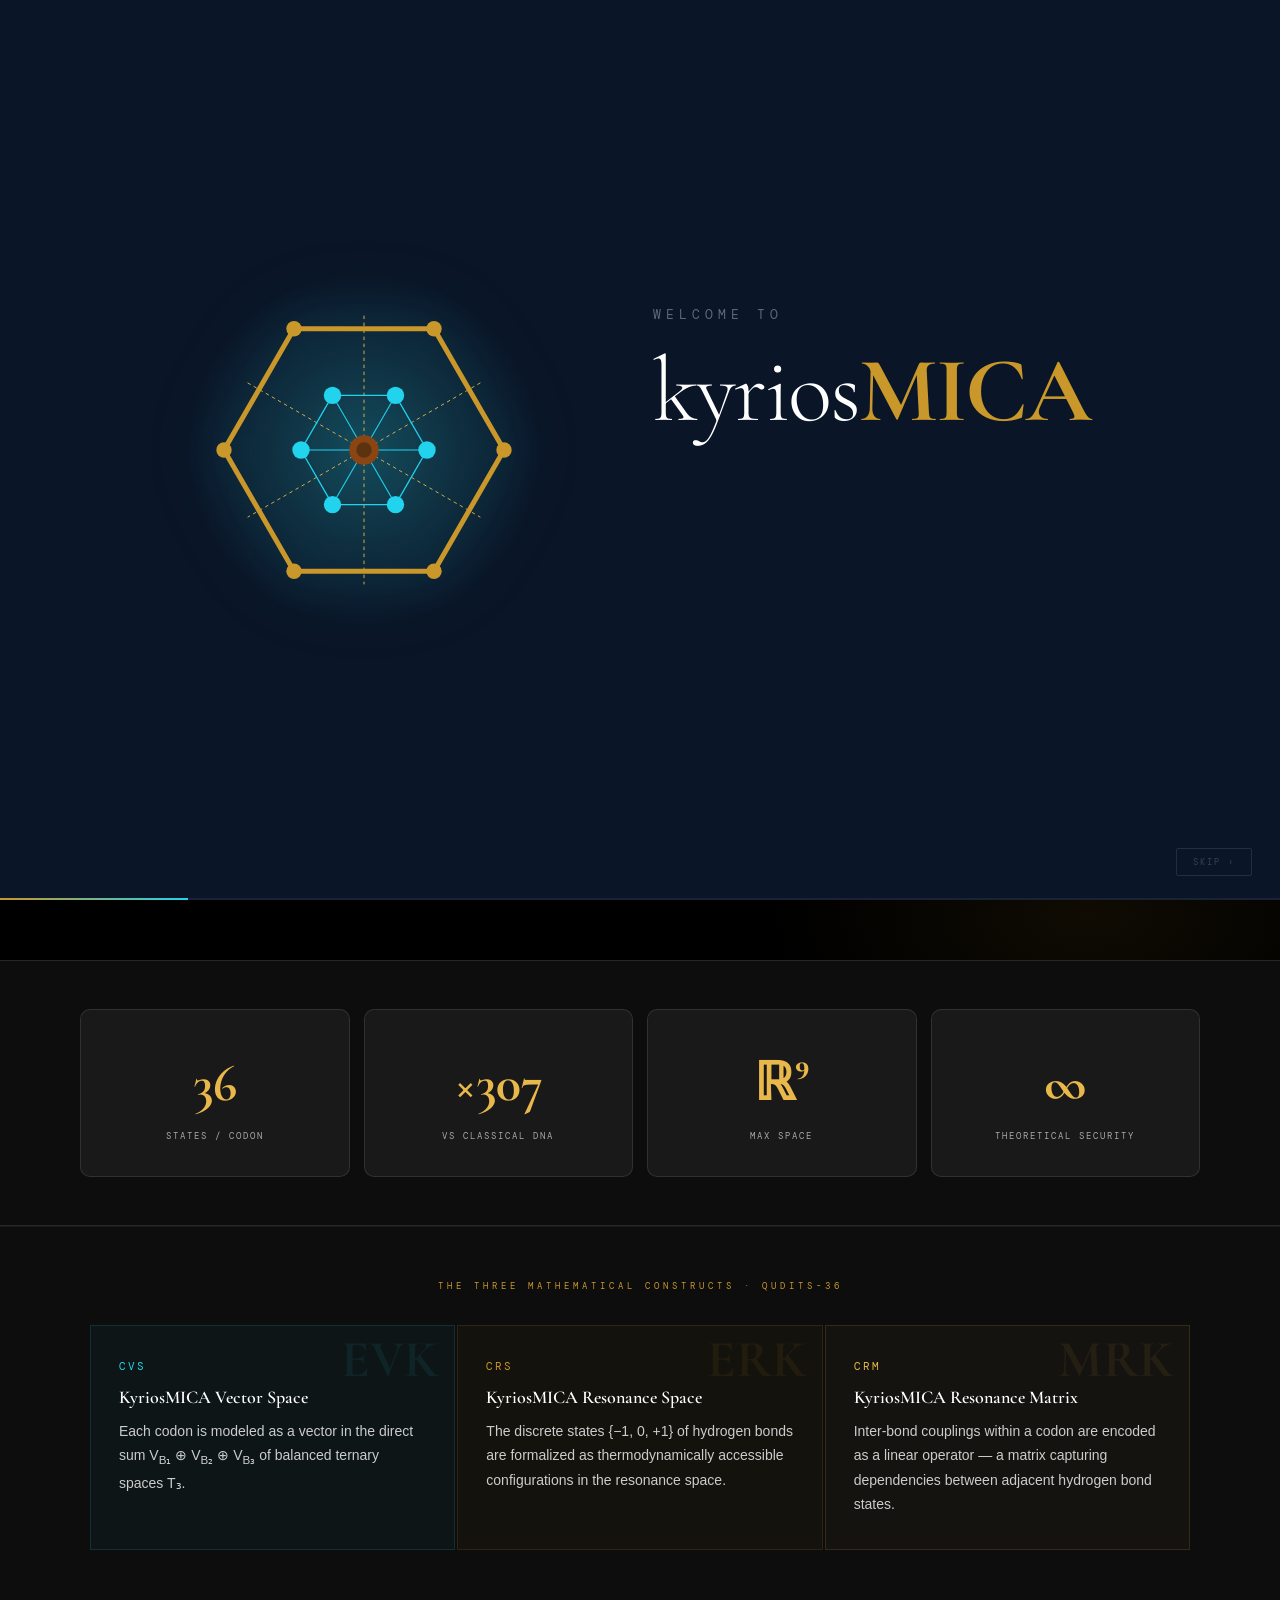
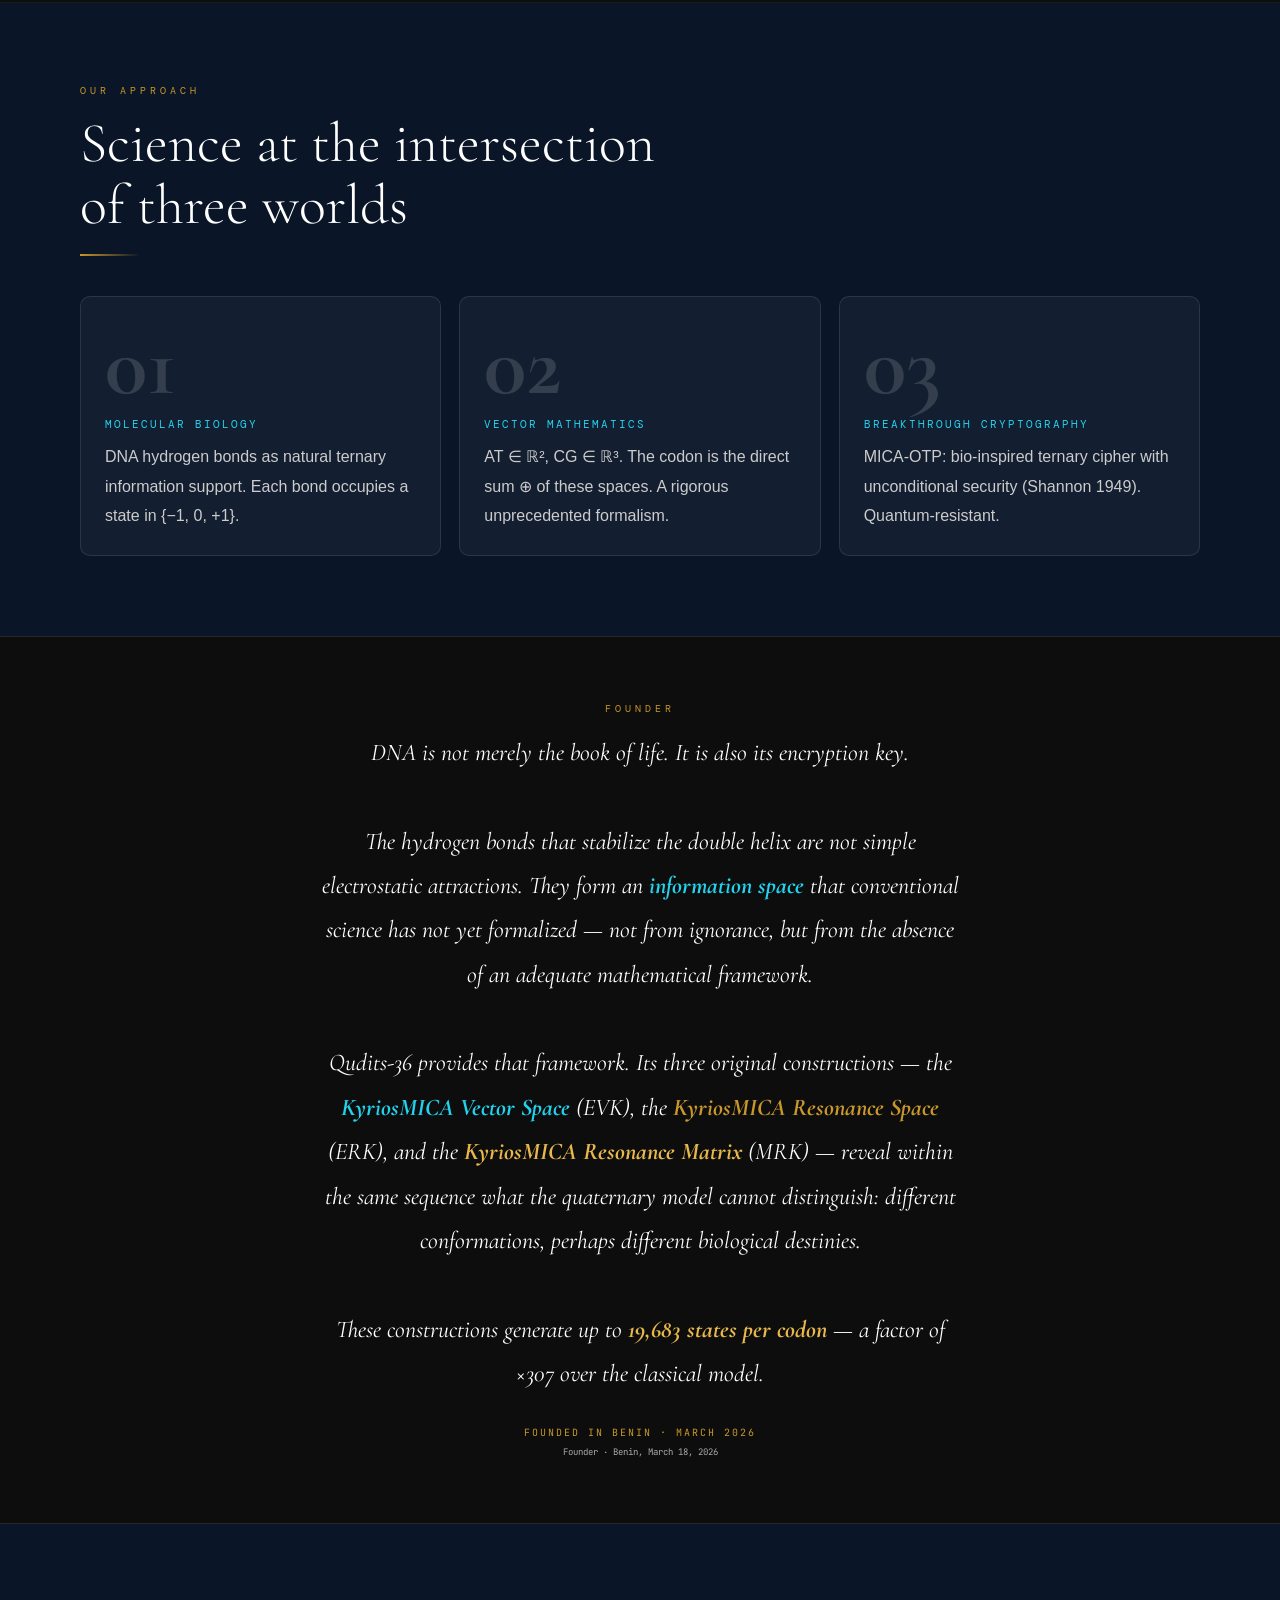
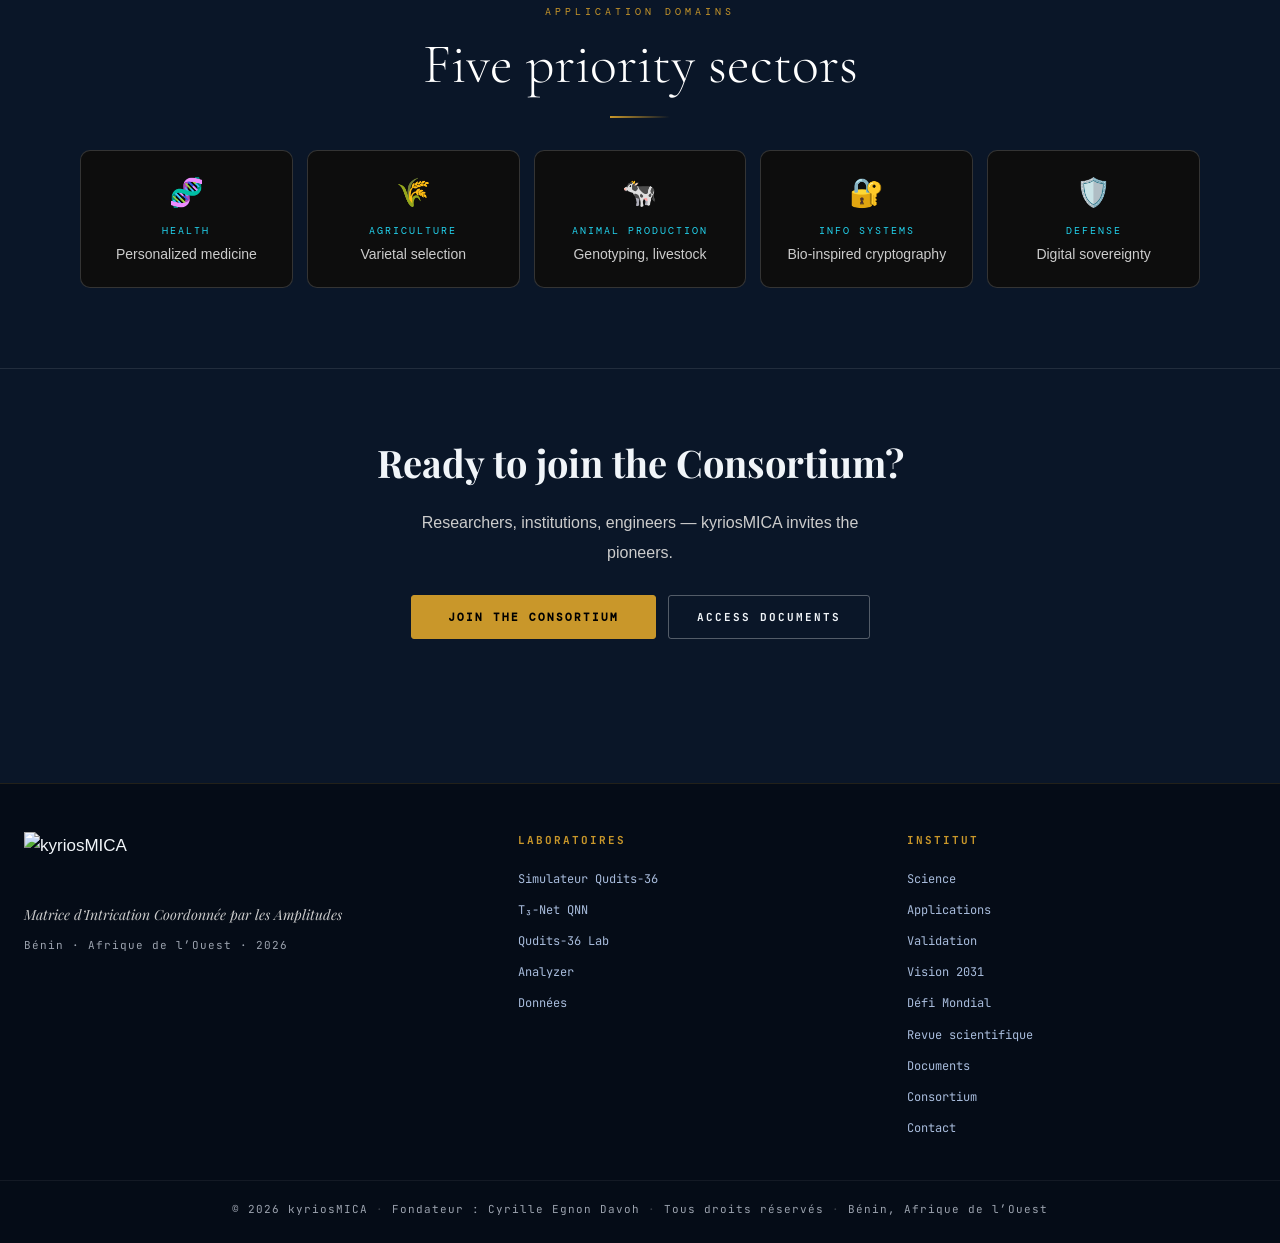
==== commit f1fcaabf: "Add files via upload" ====
--- a/index.html
+++ b/index.html
@@ -4,10 +4,10 @@
 <meta charset="UTF-8"/>
 <meta name="viewport" content="width=device-width,initial-scale=1.0"/>
 <meta name="author" content="Cyrille Egnon DAVOH"/>
-<meta name="copyright" content="© 2026 kyriosMICA — Cyrille Egnon DAVOH. Tous droits réservés."/>
+<meta name="copyright" content="© 2026 kyriosMICA — Institut de Recherche en Bioinformatique Quantique. Tous droits réservés."/>
 <title>kyriosMICA — Decoding Life. Encoding the Future.</title>
 <meta name="description" content="kyriosMICA, Institut de Recherche & Innovation · Bioinformatique Quantique. Hypothèse Qudits-36. Bénin, 2026." data-fr="kyriosMICA, Institut de Recherche & Innovation · Bioinformatique Quantique. Hypothèse Qudits-36. Bénin, 2026." data-en="kyriosMICA, Research & Innovation Institute · Quantum Bioinformatics. Qudits-36 hypothesis. Benin, 2026."/>
-<meta name="keywords" content="kyriosMICA, bio-informatique, bioinformatique quantique, Qudits-36, ADN, cryptographie, MICA-OTP, Cyrille Egnon DAVOH, Bénin, Afrique"/>
+<meta name="keywords" content="kyriosMICA, bioinformatique quantique, Qudits-36, TQIM-Davoh, ADN, cryptographie, MICA-OTP, Bénin, Afrique"/>
 <meta name="robots" content="index, follow"/>
 <link rel="canonical" href="https://www.kyriosmica.com/"/>
 <meta property="og:title" content="kyriosMICA — Decoding Life. Encoding the Future."/>
@@ -166,8 +166,8 @@
 .lang-btn.active{background:var(--gold)22;border-color:var(--gold)66;color:var(--gold);}
 
 /* ── PAGES ───────────────────────────────────────────── */
-.page{display:none;min-height:100vh;padding-top:60px;}
-.page.active{display:block;}
+.page{display:none;min-height:100vh;padding-top:60px;opacity:0;}
+.page.active{display:block;opacity:1;}
 
 /* ── HERO ────────────────────────────────────────────── */
 .hero{min-height:100vh;display:flex;flex-direction:column;align-items:center;justify-content:center;padding:80px clamp(16px,5vw,80px);text-align:center;max-width:100%;}
@@ -981,7 +981,7 @@
 .pillar:hover::before { transform: scaleX(1); }
 
 /* Page transition */
-.page { animation: fadeIn .4s ease both; }
+.page.active { animation: fadeIn .4s ease both; }
 
 /* Modal entrance */
 .modal { animation: fadeUp .35s cubic-bezier(.16,1,.3,1) both; }
@@ -2100,7 +2100,7 @@
     <div style="max-width:640px;margin:0 auto;">
       <span class="sec-tag" style="display:block;margin-bottom:14px;" data-fr="Fondateur" data-en="Founder">Fondateur</span>
       <blockquote style="font-family:'Cormorant Garamond',serif;font-size:clamp(16px,2.2vw,24px);font-style:italic;color:#FFFFFF;line-height:1.85;margin-bottom:28px;" data-fr="L’ADN n’est pas seulement le livre de la vie. C’est aussi sa clé de chiffrement.<br/><br/>Les liaisons hydrogène qui stabilisent la double hélice ne sont pas de simples attractions électrostatiques. Elles sont un <strong style='color:#22D3EE;'>espace d’information</strong> que la science conventionnelle n’a pas encore formalisé — non par ignorance, mais par manque d’un cadre mathématique adapté.<br/><br/>Qudits-36 propose ce cadre. Ses trois constructions originales — l’<strong style='color:#22D3EE;'>Espace Vectoriel Kyriosmica</strong> (EVK), l’<strong style='color:#C9972A;'>Espace de Résonance Kyriosmica</strong> (ERK) et la <strong style='color:#E8B84B;'>Matrice de Résonance Kyriosmica</strong> (MRK) — permettent de voir dans une même séquence ce que le modèle quaternaire ne distingue pas : deux conformations différentes, peut-être deux destins biologiques différents.<br/><br/>Ces constructions génèrent jusqu’à <strong style='color:#E8B84B;'>19 683 états par codon</strong> — facteur ×307 par rapport au modèle classique." data-en="DNA is not merely the book of life. It is also its encryption key.<br/><br/>The hydrogen bonds that stabilize the double helix are not simple electrostatic attractions. They form an <strong style='color:#22D3EE;'>information space</strong> that conventional science has not yet formalized — not from ignorance, but from the absence of an adequate mathematical framework.<br/><br/>Qudits-36 provides that framework. Its three original constructions — the <strong style='color:#22D3EE;'>KyriosMICA Vector Space</strong> (EVK), the <strong style='color:#C9972A;'>KyriosMICA Resonance Space</strong> (ERK), and the <strong style='color:#E8B84B;'>KyriosMICA Resonance Matrix</strong> (MRK) — reveal within the same sequence what the quaternary model cannot distinguish: different conformations, perhaps different biological destinies.<br/><br/>These constructions generate up to <strong style='color:#E8B84B;'>19,683 states per codon</strong> — a factor of ×307 over the classical model.">L’ADN n’est pas seulement le livre de la vie. C’est aussi sa clé de chiffrement.<br/><br/>Les liaisons hydrogène qui stabilisent la double hélice ne sont pas de simples attractions électrostatiques. Elles sont un <strong style='color:#22D3EE;'>espace d’information</strong> que la science conventionnelle n’a pas encore formalisé — non par ignorance, mais par manque d’un cadre mathématique adapté.<br/><br/>Qudits-36 propose ce cadre. Ses trois constructions originales — l’<strong style='color:#22D3EE;'>Espace Vectoriel Kyriosmica</strong> (EVK), l’<strong style='color:#C9972A;'>Espace de Résonance Kyriosmica</strong> (ERK) et la <strong style='color:#E8B84B;'>Matrice de Résonance Kyriosmica</strong> (MRK) — permettent de voir dans une même séquence ce que le modèle quaternaire ne distingue pas : deux conformations différentes, peut-être deux destins biologiques différents.<br/><br/>Ces constructions génèrent jusqu’à <strong style='color:#E8B84B;'>19 683 états par codon</strong> — facteur ×307 par rapport au modèle classique.</blockquote>
-      <div style="font-family:'JetBrains Mono',monospace;font-size:10px;letter-spacing:2px;color:var(--gold);">CYRILLE EGNON DAVOH</div>
+      <div style="font-family:'JetBrains Mono',monospace;font-size:10px;letter-spacing:2px;color:var(--gold);" data-fr="FONDÉ AU BÉNIN · MARS 2026" data-en="FOUNDED IN BENIN · MARCH 2026">FONDÉ AU BÉNIN · MARS 2026</div>
       <div style="font-family:'JetBrains Mono',monospace;font-size:9px;color:#AAAAAA;margin-top:4px;" data-fr="Fondateur · Bénin, 18 mars 2026" data-en="Founder · Benin, March 18, 2026">Fondateur · Bénin, 18 mars 2026</div>
     </div>
   </div>
@@ -2126,58 +2126,49 @@
       <button class="btn-outline" onclick="showPage('documents')" data-fr="Accéder aux Documents" data-en="Access Documents">Accéder aux Documents</button>
     </div>
   </div>
-
-  <footer>
-    <div class="footer-brand">
-      <div class="logo-text">kyrios<span>MICA</span></div>
-      <div class="slogan">Decoding Life. Encoding the Future.</div>
-      <div style="font-family:'JetBrains Mono',monospace;font-size:9px;color:var(--dim);margin-top:14px;line-height:1.8;" data-fr="© 2026 Cyrille Egnon DAVOH<br>Tous droits réservés · kyriosMICA<br>Bénin, Afrique de l'Ouest" data-en="© 2026 Cyrille Egnon DAVOH<br>All rights reserved · kyriosMICA<br>Benin, West Africa">© 2026 Cyrille Egnon DAVOH<br>Tous droits réservés · kyriosMICA<br>Bénin, Afrique de l'Ouest</div>
-      <button onclick="openAdmin();" style="margin-top:16px;font-family:'JetBrains Mono',monospace;font-size:8px;letter-spacing:2px;text-transform:uppercase;color:rgba(255,255,255,.15);background:transparent;border:1px solid rgba(255,255,255,.08);border-radius:2px;padding:4px 10px;cursor:pointer;transition:all .2s;" onmouseover="this.style.color='rgba(201,151,42,.6)';this.style.borderColor='rgba(201,151,42,.2)';" onmouseout="this.style.color='rgba(255,255,255,.15)';this.style.borderColor='rgba(255,255,255,.08)';" data-fr="⚙ Administration" data-en="⚙ Administration">⚙ Administration</button>
-      <div style="margin-top:6px;font-family:'JetBrains Mono',monospace;font-size:7px;color:rgba(255,255,255,.08);" data-fr="(ou visiter ?admin)" data-en="(or visit ?admin)">(ou visiter ?admin)</div>
-    </div>
-    <div class="footer-col">
-      <h4 data-fr="Navigation" data-en="Navigation">Navigation</h4>
-      <a onclick="showPage('science')" data-fr="Science & Qudits-36" data-en="Science & Qudits-36">Science & Qudits-36</a>
-      <a onclick="showPage('challenge')" data-fr="Défi Cryptographique" data-en="Cryptographic Challenge">Défi Cryptographique</a>
-      <a onclick="showPage('revue')" data-fr="Revue Scientifique" data-en="Scientific Journal">Revue Scientifique</a>
-      <a onclick="showPage('galerie')" data-fr="Galerie Science & Art" data-en="Science & Art Gallery">Galerie Science & Art</a>
-      <a onclick="showPage('documents')" data-fr="Documents" data-en="Documents">Documents</a>
-      <a onclick="showPage('brand-kit')" data-fr="Brand Kit" data-en="Brand Kit">Brand Kit</a>
-    </div>
-    <div class="footer-col">
-      <h4 data-fr="Institution" data-en="Institution">Institution</h4>
-      <a onclick="showPage('consortium')" data-fr="Rejoindre le Consortium" data-en="Join the Consortium">Rejoindre le Consortium</a>
-      <a onclick="showPage('contact')" data-fr="Contact" data-en="Contact">Contact</a>
-      <a id="email-footer" href="#" onclick="(function(){var m='direction'+'@'+'kyriosmica.com';window.location.href='mailto:'+m;})();return false;" style="color:#C9972A;font-size:14px;text-decoration:none;transition:opacity .2s;" onmouseover="this.style.opacity='.7'" onmouseout="this.style.opacity='1'">&#100;&#105;&#114;&#101;&#99;&#116;&#105;&#111;&#110;&#64;&#107;&#121;&#114;&#105;&#111;&#115;&#109;&#105;&#99;&#97;&#46;&#99;&#111;&#109;</a>
-      <a href="https://kyriosmica.com" target="_blank" rel="noopener" style="color:#AAAAAA;font-size:14px;text-decoration:none;transition:color .2s;" onmouseover="this.style.color='#FFFFFF'" onmouseout="this.style.color='#AAAAAA'">kyriosmica.com ↗</a>
-      <a href="https://www.linkedin.com/company/kyriosmica/" target="_blank" rel="noopener" style="color:#AAAAAA;font-size:14px;text-decoration:none;display:flex;align-items:center;gap:6px;transition:color .2s;margin-top:2px;" onmouseover="this.style.color='#0A66C2'" onmouseout="this.style.color='#AAAAAA'"><svg width="12" height="12" viewBox="0 0 24 24" fill="currentColor"><path d="M20.447 20.452h-3.554v-5.569c0-1.328-.027-3.037-1.852-3.037-1.853 0-2.136 1.445-2.136 2.939v5.667H9.351V9h3.414v1.561h.046c.477-.9 1.637-1.85 3.37-1.85 3.601 0 4.267 2.37 4.267 5.455v6.286zM5.337 7.433a2.062 2.062 0 0 1-2.063-2.065 2.064 2.064 0 1 1 2.063 2.065zm1.782 13.019H3.555V9h3.564v11.452zM22.225 0H1.771C.792 0 0 .774 0 1.729v20.542C0 23.227.792 24 1.771 24h20.451C23.2 24 24 23.227 24 22.271V1.729C24 .774 23.2 0 22.222 0h.003z"/></svg>kyriosMICA</a>
-    </div>
-  </footer>
-  <div class="copyright-bar"><span data-fr="© 2026 kyriosMICA · Cyrille Egnon DAVOH · Tous droits réservés · Bénin, Afrique de l'Ouest · Matrice d’Intrication Coordonnée par les Amplitudes" data-en="© 2026 kyriosMICA · Cyrille Egnon DAVOH · All rights reserved · Benin, West Africa · Matrix of Intrication Coordinated by Amplitudes">© 2026 kyriosMICA · Cyrille Egnon DAVOH · Tous droits réservés · Bénin, Afrique de l'Ouest · Matrice d’Intrication Coordonnée par les Amplitudes</span></div>
 </div>
+
+  <!-- Footer legacy supprimé en v3.2 · Le footer partagé (kmica-footer) prend le relais -->
 
 <!-- ══════════════════════════════════════════════════════
      PAGE : SCIENCE + SIMULATEUR QUDITS-36
 ══════════════════════════════════════════════════════ -->
+<!-- ══════════════════════════════════════════════════════
+     PAGE : SCIENCE — Théorie TQIM-Davoh (refondue v3.2)
+══════════════════════════════════════════════════════ -->
 <div class="page" id="page-science">
+
+  <!-- ═══ HERO SCIENCE ═══ -->
   <div class="section">
-    <span class="sec-tag" data-fr="L'Hypothèse Fondatrice" data-en="The Founding Hypothesis">L'Hypothèse Fondatrice</span>
-    <h2 class="sec-h2" data-fr="Qudits-36 : L'ADN comme<br>processeur biologique hybride" data-en="Qudits-36: DNA as a<br>hybrid biological processor">Qudits-36 : L'ADN comme<br>processeur biologique hybride</h2>
+    <span class="sec-tag" data-fr="Théorie Quantique de l'Information Moléculaire de Davoh" data-en="Davoh's Quantum Theory of Molecular Information">Théorie Quantique de l'Information Moléculaire de Davoh</span>
+    <h2 class="sec-h2" data-fr="TQIM-Davoh : de Qudits-36<br>à l'Architecture Vibratoire" data-en="TQIM-Davoh: from Qudits-36<br>to Vibrational Architecture">TQIM-Davoh : de Qudits-36<br>à l'Architecture Vibratoire</h2>
     <div class="divider"></div>
-    <p style="max-width:680px;color:#AAAAAA;margin-bottom:32px;" data-fr="Chaque liaison hydrogène entre bases azotées occupe trois états discrets en logique ternaire équilibrée {−1, 0, +1}. L'ADN révèle ainsi un espace informationnel d'une richesse sans précédent." data-en="Each hydrogen bond between nitrogenous bases occupies three discrete states in balanced ternary logic {−1, 0, +1}. DNA thus reveals an unprecedented informational space.">Chaque liaison hydrogène entre bases azotées occupe trois états discrets en logique ternaire équilibrée {−1, 0, +1}. L'ADN révèle ainsi un espace informationnel d'une richesse sans précédent.</p>
+    <p style="max-width:760px;color:#AAAAAA;margin-bottom:24px;font-size:15px;line-height:1.8;" data-fr="La TQIM-Davoh formalise l'ADN comme une architecture cohérente d'information quantique vibratoire. Son fondement est le formalisme Qudits-36 : les liaisons hydrogène des paires de bases AT (2 liaisons) et CG (3 liaisons) occupent trois états discrets {−1, 0, +1}, générant jusqu'à 19 683 états par codon — un facteur ×307 sur le modèle quaternaire classique." data-en="TQIM-Davoh formalizes DNA as a coherent architecture of quantum vibrational information. Its foundation is the Qudits-36 formalism: hydrogen bonds of AT base pairs (2 bonds) and CG pairs (3 bonds) occupy three discrete states {−1, 0, +1}, yielding up to 19,683 states per codon — a factor ×307 over the classical quaternary model.">La TQIM-Davoh formalise l'ADN comme une architecture cohérente d'information quantique vibratoire. Son fondement est le formalisme Qudits-36 : les liaisons hydrogène des paires de bases AT (2 liaisons) et CG (3 liaisons) occupent trois états discrets {−1, 0, +1}, générant jusqu'à 19 683 états par codon — un facteur ×307 sur le modèle quaternaire classique.</p>
+
+    <div style="padding:20px 24px;background:rgba(139,69,19,0.06);border-left:3px solid var(--earth);border-radius:6px;margin:28px 0;">
+      <p style="font-family:'Playfair Display',serif;font-style:italic;font-size:17px;color:var(--white);margin:0;line-height:1.6;" data-fr="« L'ADN n'est pas seulement le livre de la vie. C'est aussi sa partition vibratoire. »" data-en='"DNA is not merely the book of life. It is also its vibrational score."'>« L'ADN n'est pas seulement le livre de la vie. C'est aussi sa partition vibratoire. »</p>
+      <div style="font-family:'JetBrains Mono',monospace;font-size:10px;color:var(--gold);letter-spacing:2px;margin-top:8px;text-align:right;" data-fr="— Épigraphe fondatrice · TQIM-Davoh" data-en="— Founding epigraph · TQIM-Davoh">— Épigraphe fondatrice · TQIM-Davoh</div>
+    </div>
+  </div>
+
+  <!-- ═══ ALPHABET T₃ + BASES AT/CG ═══ -->
+  <div class="section" style="padding-top:0;">
+    <span class="sec-tag" data-fr="1 · Alphabet Ternaire Équilibré T₃" data-en="1 · Balanced Ternary Alphabet T₃">1 · Alphabet Ternaire Équilibré T₃</span>
+    <h3 style="font-family:'Playfair Display',serif;font-size:28px;margin:12px 0 18px;">T₃ = {−1, 0, +1}</h3>
+    <p style="max-width:760px;color:#AAAAAA;margin-bottom:24px;" data-fr="Chaque liaison hydrogène occupe un des trois états discrets du potentiel harmonique CHARMM36. À 310 K, pH 7.4 : P(−1) ≈ 15.2 %, P(0) ≈ 55.7 %, P(+1) ≈ 29.1 %. Les trois états sont thermiquement accessibles." data-en="Each hydrogen bond occupies one of three discrete states of the CHARMM36 harmonic potential. At 310 K, pH 7.4: P(−1) ≈ 15.2%, P(0) ≈ 55.7%, P(+1) ≈ 29.1%. All three states are thermally accessible.">Chaque liaison hydrogène occupe un des trois états discrets du potentiel harmonique CHARMM36. À 310 K, pH 7.4 : P(−1) ≈ 15.2 %, P(0) ≈ 55.7 %, P(+1) ≈ 29.1 %. Les trois états sont thermiquement accessibles.</p>
 
     <div class="base-grid reveal">
       <div class="base-card at">
         <div class="base-name">A—T</div>
-        <div style="color:var(--at)88;font-size:13px;margin-bottom:8px;" data-fr="Adénine · Thymine · 2 liaisons hydrogène" data-en="Adenine · Thymine · 2 hydrogen bonds">Adénine · Thymine · 2 liaisons hydrogène</div>
-        <div class="base-math"><span class="cv">espace : ℝ²</span><br>vecteur : (h₁, h₂)<br>hᵢ ∈ <span class="gv">{−1, 0, +1}</span><br>états : 3² = <span class="cv">9</span></div>
+        <div style="color:var(--at)88;font-size:13px;margin-bottom:8px;" data-fr="Adénine · Thymine · 2 liaisons H · Bascule" data-en="Adenine · Thymine · 2 H-bonds · Flip-flop">Adénine · Thymine · 2 liaisons H · Bascule</div>
+        <div class="base-math"><span class="cv">espace : T₃²</span><br>vecteur : (h₁, h₂)<br>hᵢ ∈ <span class="gv">{−1, 0, +1}</span><br>états : 3² = <span class="cv">9</span></div>
         <div class="bond-row"><span class="bond-lbl">H₁</span><div class="bond-bar"><div class="bond-fill"></div></div><span class="trit t-n">−1</span><span class="trit t-z">0</span><span class="trit t-p">+1</span></div>
         <div class="bond-row"><span class="bond-lbl">H₂</span><div class="bond-bar"><div class="bond-fill" style="width:40%"></div></div><span class="trit t-n">−1</span><span class="trit t-z">0</span><span class="trit t-p">+1</span></div>
       </div>
       <div class="base-card cg">
         <div class="base-name">C—G</div>
-        <div style="color:var(--cyan2)88;font-size:13px;margin-bottom:8px;" data-fr="Cytosine · Guanine · 3 liaisons hydrogène" data-en="Cytosine · Guanine · 3 hydrogen bonds">Cytosine · Guanine · 3 liaisons hydrogène</div>
-        <div class="base-math"><span class="cv">espace : ℝ³</span><br>vecteur : (h₁, h₂, h₃)<br>hᵢ ∈ <span class="gv">{−1, 0, +1}</span><br>états : 3³ = <span class="cv">27</span></div>
+        <div style="color:var(--cyan2)88;font-size:13px;margin-bottom:8px;" data-fr="Cytosine · Guanine · 3 liaisons H · Pivot" data-en="Cytosine · Guanine · 3 H-bonds · Pivot">Cytosine · Guanine · 3 liaisons H · Pivot</div>
+        <div class="base-math"><span class="cv">espace : T₃³</span><br>vecteur : (h₁, h₂, h₃)<br>hᵢ ∈ <span class="gv">{−1, 0, +1}</span><br>états : 3³ = <span class="cv">27</span></div>
         <div class="bond-row"><span class="bond-lbl">H₁</span><div class="bond-bar"><div class="bond-fill"></div></div><span class="trit t-n">−1</span><span class="trit t-z">0</span><span class="trit t-p">+1</span></div>
         <div class="bond-row"><span class="bond-lbl">H₂</span><div class="bond-bar"><div class="bond-fill" style="width:70%"></div></div><span class="trit t-n">−1</span><span class="trit t-z">0</span><span class="trit t-p">+1</span></div>
         <div class="bond-row"><span class="bond-lbl">H₃</span><div class="bond-bar"><div class="bond-fill" style="width:50%"></div></div><span class="trit t-n">−1</span><span class="trit t-z">0</span><span class="trit t-p">+1</span></div>
@@ -2186,13 +2177,115 @@
 
     <div class="math-block">a ⊕₃ b = ((a + b + 1) mod 3) − 1,   ∀ a, b ∈ T₃</div>
     <div class="math-block">V_codon = V_{B₁} ⊕ V_{B₂} ⊕ V_{B₃}   (Somme Directe des Espaces Propres)</div>
-
-    <!-- ══ SIMULATEUR INTERACTIF QUDITS-36 ══ -->
-    <div class="sim-box reveal">
+  </div>
+
+  <!-- ═══ DÉCODAGE M.I.C.A ═══ -->
+  <div class="section" style="padding-top:0;">
+    <span class="sec-tag" data-fr="2 · Décodage de l'Acronyme MICA" data-en="2 · Decoding the MICA Acronym">2 · Décodage de l'Acronyme MICA</span>
+    <h3 style="font-family:'Playfair Display',serif;font-size:28px;margin:12px 0 18px;" data-fr="Chaque lettre est une déclaration scientifique" data-en="Each letter is a scientific statement">Chaque lettre est une déclaration scientifique</h3>
+
+    <div style="display:grid;grid-template-columns:repeat(auto-fit,minmax(240px,1fr));gap:16px;margin-top:24px;">
+      <div class="card card-gold">
+        <div style="font-family:'Playfair Display',serif;font-size:56px;font-weight:700;color:var(--gold);line-height:1;">M</div>
+        <div style="font-family:'JetBrains Mono',monospace;font-size:10px;color:var(--gold);letter-spacing:2px;margin-top:6px;" data-fr="MATRICE" data-en="MATRIX">MATRICE</div>
+        <p style="color:#CCCCCC;font-size:13px;line-height:1.6;margin-top:12px;" data-fr="La Matrice de Résonance Kyriosmica (MRK) et l'Hamiltonien ĤM_RK. kyriosMICA ne fait pas de biologie descriptive — elle construit les opérateurs matriciels qui gouvernent les états quantiques de l'ADN." data-en="The Kyriosmica Resonance Matrix (MRK) and the Hamiltonian ĤM_RK. kyriosMICA does not do descriptive biology — it builds the matrix operators that govern DNA quantum states.">La Matrice de Résonance Kyriosmica (MRK) et l'Hamiltonien ĤM_RK. kyriosMICA ne fait pas de biologie descriptive — elle construit les opérateurs matriciels qui gouvernent les états quantiques de l'ADN.</p>
+      </div>
+      <div class="card card-cyan">
+        <div style="font-family:'Playfair Display',serif;font-size:56px;font-weight:700;color:var(--cyan2);line-height:1;">I</div>
+        <div style="font-family:'JetBrains Mono',monospace;font-size:10px;color:var(--cyan2);letter-spacing:2px;margin-top:6px;" data-fr="INTRICATION" data-en="INTRICATION">INTRICATION</div>
+        <p style="color:#CCCCCC;font-size:13px;line-height:1.6;margin-top:12px;" data-fr="Quatre niveaux hiérarchiques : intra-base (Bell AT / GHZ CG), verticale par codon (π-stacking), heptadique (MIH-21 = 2 tours B-DNA), macroscopique (Architecture Vibratoire)." data-en="Four hierarchical levels: intra-base (Bell AT / GHZ CG), vertical by codon (π-stacking), heptadic (MIH-21 = 2 B-DNA turns), macroscopic (Vibrational Architecture).">Quatre niveaux hiérarchiques : intra-base (Bell AT / GHZ CG), verticale par codon (π-stacking), heptadique (MIH-21 = 2 tours B-DNA), macroscopique (Architecture Vibratoire).</p>
+      </div>
+      <div class="card" style="background:rgba(139,69,19,0.06);border:1px solid rgba(139,69,19,0.25);">
+        <div style="font-family:'Playfair Display',serif;font-size:56px;font-weight:700;color:var(--earth,#8B4513);line-height:1;">C</div>
+        <div style="font-family:'JetBrains Mono',monospace;font-size:10px;color:var(--earth,#8B4513);letter-spacing:2px;margin-top:6px;" data-fr="COORDONNÉE" data-en="COORDINATED">COORDONNÉE</div>
+        <p style="color:#CCCCCC;font-size:13px;line-height:1.6;margin-top:12px;" data-fr="Les états {−1, 0, +1} ne sont pas aléatoires. Ils sont coordonnés horizontalement (bascule AT, pivot CG) et verticalement (21 paires du MIH-21). Coordination géométrique multi-échelle." data-en="States {−1, 0, +1} are not random. They are coordinated horizontally (AT flip-flop, CG pivot) and vertically (21 pairs of MIH-21). Multi-scale geometric coordination.">Les états {−1, 0, +1} ne sont pas aléatoires. Ils sont coordonnés horizontalement (bascule AT, pivot CG) et verticalement (21 paires du MIH-21). Coordination géométrique multi-échelle.</p>
+      </div>
+      <div class="card card-gold">
+        <div style="font-family:'Playfair Display',serif;font-size:56px;font-weight:700;color:var(--gold-light,#E8B84B);line-height:1;">A</div>
+        <div style="font-family:'JetBrains Mono',monospace;font-size:10px;color:var(--gold-light,#E8B84B);letter-spacing:2px;margin-top:6px;" data-fr="AMPLITUDES" data-en="AMPLITUDES">AMPLITUDES</div>
+        <p style="color:#CCCCCC;font-size:13px;line-height:1.6;margin-top:12px;" data-fr="αs = √P(s) : racines des probabilités de Boltzmann. À 300 K : α(−1) = 0.383, α(0) = 0.751, α(+1) = 0.537. Fondement mathématique absolu du Postulat I." data-en="αs = √P(s): square roots of Boltzmann probabilities. At 300 K: α(−1) = 0.383, α(0) = 0.751, α(+1) = 0.537. Absolute mathematical foundation of Postulate I.">αs = √P(s) : racines des probabilités de Boltzmann. À 300 K : α(−1) = 0.383, α(0) = 0.751, α(+1) = 0.537. Fondement mathématique absolu du Postulat I.</p>
+      </div>
+    </div>
+
+    <div style="margin-top:24px;padding:18px 22px;background:rgba(201,151,42,0.05);border:1px solid rgba(201,151,42,0.2);border-radius:8px;">
+      <p style="font-family:'Playfair Display',serif;font-style:italic;font-size:15px;color:var(--white);margin:0;" data-fr="kyrios (grec κύριος — maître, opérateur souverain) + MICA → « L'Opérateur Souverain de la Matrice d'Information Quantique de l'ADN »" data-en='kyrios (Greek κύριος — master, sovereign operator) + MICA → "The Sovereign Operator of DNA Quantum Information Matrix"'>kyrios (grec κύριος — maître, opérateur souverain) + MICA → « L'Opérateur Souverain de la Matrice d'Information Quantique de l'ADN »</p>
+    </div>
+  </div>
+
+  <!-- ═══ LES 4 POSTULATS ═══ -->
+  <div class="section" style="padding-top:0;">
+    <span class="sec-tag" data-fr="3 · Les Quatre Postulats Fondateurs" data-en="3 · The Four Founding Postulates">3 · Les Quatre Postulats Fondateurs</span>
+    <h3 style="font-family:'Playfair Display',serif;font-size:28px;margin:12px 0 24px;" data-fr="Un système formel cohérent — superposition, cohérence, résonance, mutabilité" data-en="A coherent formal system — superposition, coherence, resonance, mutability">Un système formel cohérent — superposition, cohérence, résonance, mutabilité</h3>
+
+    <div style="display:grid;grid-template-columns:repeat(auto-fit,minmax(320px,1fr));gap:18px;">
+
+      <!-- Postulat I -->
+      <div class="card" style="border-left:3px solid var(--gold);">
+        <div style="font-family:'JetBrains Mono',monospace;font-size:10px;color:var(--gold);letter-spacing:2px;margin-bottom:6px;">POSTULAT I</div>
+        <h4 style="font-family:'Playfair Display',serif;font-size:22px;margin:0 0 12px;color:var(--white);" data-fr="Indétermination" data-en="Indetermination">Indétermination</h4>
+        <p style="color:#CCCCCC;font-size:13px;line-height:1.7;margin-bottom:12px;" data-fr="Superposition thermodynamique — avant mesure biologique, chaque liaison H existe en superposition ternaire dont les amplitudes sont générées par le bain thermique." data-en="Thermodynamic superposition — before biological measurement, each H-bond exists in ternary superposition with amplitudes generated by the thermal bath.">Superposition thermodynamique — avant mesure biologique, chaque liaison H existe en superposition ternaire dont les amplitudes sont générées par le bain thermique.</p>
+        <div class="math-block" style="font-size:12px;">|ψⱼ⟩ = Σ<sub>s ∈ T₃</sub> √(e<sup>−ΔE(s)/kBT</sup>/Z) |s⟩</div>
+      </div>
+
+      <!-- Postulat II -->
+      <div class="card" style="border-left:3px solid var(--cyan2);">
+        <div style="font-family:'JetBrains Mono',monospace;font-size:10px;color:var(--cyan2);letter-spacing:2px;margin-bottom:6px;">POSTULAT II</div>
+        <h4 style="font-family:'Playfair Display',serif;font-size:22px;margin:0 0 12px;color:var(--white);" data-fr="Cohérence (MIH-21)" data-en="Coherence (MIH-21)">Cohérence (MIH-21)</h4>
+        <p style="color:#CCCCCC;font-size:13px;line-height:1.7;margin-bottom:12px;" data-fr="Intrication heptadique — 21 paires de bases = 2 tours complets de B-DNA. Cavité résonante topologiquement fermée, onde stationnaire stable. Longueur L = 71.4 Å." data-en="Heptadic entanglement — 21 base pairs = 2 complete B-DNA turns. Topologically closed resonant cavity, stable standing wave. Length L = 71.4 Å.">Intrication heptadique — 21 paires de bases = 2 tours complets de B-DNA. Cavité résonante topologiquement fermée, onde stationnaire stable. Longueur L = 71.4 Å.</p>
+        <div class="math-block" style="font-size:12px;">|Ψ₂₁⟩ = Σ Tr(A<sub>1</sub><sup>[s₁]</sup>...A<sub>21</sub><sup>[s₂₁]</sup>) |s₁,...,s₂₁⟩</div>
+      </div>
+
+      <!-- Postulat III -->
+      <div class="card" style="border-left:3px solid var(--gold-light,#E8B84B);">
+        <div style="font-family:'JetBrains Mono',monospace;font-size:10px;color:var(--gold-light,#E8B84B);letter-spacing:2px;margin-bottom:6px;">POSTULAT III</div>
+        <h4 style="font-family:'Playfair Display',serif;font-size:22px;margin:0 0 12px;color:var(--white);" data-fr="Résonance (Architecture Vibratoire)" data-en="Resonance (Vibrational Architecture)">Résonance (Architecture Vibratoire)</h4>
+        <p style="color:#CCCCCC;font-size:13px;line-height:1.7;margin-bottom:12px;" data-fr="Chaque cavité MIH-21 possède une fréquence de résonance propre ν_TIV (Terahertz) déterminée par la composition en bases des 7 codons. Mesurable par spectroscopie 2D-IR." data-en="Each MIH-21 cavity has its own resonance frequency ν_TIV (Terahertz) determined by the base composition of the 7 codons. Measurable by 2D-IR spectroscopy.">Chaque cavité MIH-21 possède une fréquence de résonance propre ν_TIV (Terahertz) déterminée par la composition en bases des 7 codons. Mesurable par spectroscopie 2D-IR.</p>
+        <div class="math-block" style="font-size:12px;">Ĥ_MRK |Ψ₂₁⟩ = E_res |Ψ₂₁⟩  ⇒  ν_TIV = E_res / h</div>
+      </div>
+
+      <!-- Postulat IV -->
+      <div class="card" style="border-left:3px solid var(--at,#EF4444);">
+        <div style="font-family:'JetBrains Mono',monospace;font-size:10px;color:var(--at,#EF4444);letter-spacing:2px;margin-bottom:6px;">POSTULAT IV</div>
+        <h4 style="font-family:'Playfair Display',serif;font-size:22px;margin:0 0 12px;color:var(--white);" data-fr="Mutabilité" data-en="Mutability">Mutabilité</h4>
+        <p style="color:#CCCCCC;font-size:13px;line-height:1.7;margin-bottom:12px;" data-fr="Probabilité de mutation quantique — une mutation requiert que la liaison H soit simultanément accessible aux deux états extrêmes (tunnel protonique + stabilité tautomérique)." data-en="Quantum mutation probability — a mutation requires the H-bond to be simultaneously accessible to both extreme states (proton tunneling + tautomeric stability).">Probabilité de mutation quantique — une mutation requiert que la liaison H soit simultanément accessible aux deux états extrêmes (tunnel protonique + stabilité tautomérique).</p>
+        <div class="math-block" style="font-size:12px;">P(mutationⱼ) ∝ P(−1,j) × P(+1,j)</div>
+      </div>
+
+    </div>
+  </div>
+
+  <!-- ═══ EVK · ERK · MRK ═══ -->
+  <div class="section" style="padding-top:0;">
+    <span class="sec-tag" data-fr="4 · Les Trois Constructions Kyriosmica" data-en="4 · The Three Kyriosmica Constructions">4 · Les Trois Constructions Kyriosmica</span>
+    <h3 style="font-family:'Playfair Display',serif;font-size:28px;margin:12px 0 18px;" data-fr="EVK · ERK · MRK — de l'Espace Vectoriel à l'Hamiltonien" data-en="EVK · ERK · MRK — from Vector Space to Hamiltonian">EVK · ERK · MRK — de l'Espace Vectoriel à l'Hamiltonien</h3>
+
+    <div style="display:grid;grid-template-columns:repeat(auto-fit,minmax(280px,1fr));gap:18px;margin-top:24px;">
+
+      <div class="card card-cyan">
+        <div style="font-family:'JetBrains Mono',monospace;font-size:11px;color:var(--cyan2);letter-spacing:2px;margin-bottom:10px;">EVK · T₃ⁿ</div>
+        <h4 style="font-family:'Playfair Display',serif;font-size:20px;margin:0 0 12px;color:var(--white);" data-fr="Espace Vectoriel Kyriosmica" data-en="Kyriosmica Vector Space">Espace Vectoriel Kyriosmica</h4>
+        <p style="color:#CCCCCC;font-size:13px;line-height:1.7;" data-fr="Somme directe V_B₁ ⊕ V_B₂ ⊕ V_B₃ — jusqu'à 19 683 états par codon (CG+CG+CG ∈ T₃⁹). Facteur ×307 sur le modèle quaternaire classique." data-en="Direct sum V_B₁ ⊕ V_B₂ ⊕ V_B₃ — up to 19,683 states per codon (CG+CG+CG ∈ T₃⁹). Factor ×307 over the classical quaternary model.">Somme directe V_B₁ ⊕ V_B₂ ⊕ V_B₃ — jusqu'à 19 683 états par codon (CG+CG+CG ∈ T₃⁹). Facteur ×307 sur le modèle quaternaire classique.</p>
+      </div>
+
+      <div class="card card-gold">
+        <div style="font-family:'JetBrains Mono',monospace;font-size:11px;color:var(--gold);letter-spacing:2px;margin-bottom:10px;">ERK · kcal/mol</div>
+        <h4 style="font-family:'Playfair Display',serif;font-size:20px;margin:0 0 12px;color:var(--white);" data-fr="Espace de Résonance Kyriosmica" data-en="Kyriosmica Resonance Space">Espace de Résonance Kyriosmica</h4>
+        <p style="color:#CCCCCC;font-size:13px;line-height:1.7;" data-fr="E_ERK = Σⱼ ΔE_total(vⱼ, j). Énergétique CHARMM36 avec corrections pH, Mg²⁺, épigénétique. Classe tendu/perturbé/équilibre selon E_ERK vs kBT." data-en="E_ERK = Σⱼ ΔE_total(vⱼ, j). CHARMM36 energetics with pH, Mg²⁺, epigenetic corrections. Classes strained/perturbed/equilibrium vs kBT.">E_ERK = Σⱼ ΔE_total(vⱼ, j). Énergétique CHARMM36 avec corrections pH, Mg²⁺, épigénétique. Classe tendu/perturbé/équilibre selon E_ERK vs kBT.</p>
+      </div>
+
+      <div class="card" style="background:rgba(232,184,75,0.06);border:1px solid rgba(232,184,75,0.25);">
+        <div style="font-family:'JetBrains Mono',monospace;font-size:11px;color:var(--gold-light,#E8B84B);letter-spacing:2px;margin-bottom:10px;">MRK · n×n symétrique</div>
+        <h4 style="font-family:'Playfair Display',serif;font-size:20px;margin:0 0 12px;color:var(--white);" data-fr="Matrice de Résonance Kyriosmica" data-en="Kyriosmica Resonance Matrix">Matrice de Résonance Kyriosmica</h4>
+        <p style="color:#CCCCCC;font-size:13px;line-height:1.7;" data-fr="Invariants : rang (dimensionnalité conformationnelle), ‖M‖F (intensité spectrale), E_res = λ_max (fréquence dominante), ν_TIV (THz). Risque mutation : rang ≤ 3 = HIGH." data-en="Invariants: rank (conformational dimensionality), ‖M‖F (spectral intensity), E_res = λ_max (dominant frequency), ν_TIV (THz). Mutation risk: rank ≤ 3 = HIGH.">Invariants : rang (dimensionnalité conformationnelle), ‖M‖F (intensité spectrale), E_res = λ_max (fréquence dominante), ν_TIV (THz). Risque mutation : rang ≤ 3 = HIGH.</p>
+      </div>
+
+    </div>
+
+    <!-- Simulateur Qudits-36 conservé -->
+    <div class="sim-box reveal" style="margin-top:32px;">
       <div style="font-family:'JetBrains Mono',monospace;font-size:10px;letter-spacing:3px;color:var(--gold);margin-bottom:6px;" data-fr="SIMULATEUR INTERACTIF · QUDITS-36" data-en="INTERACTIVE SIMULATOR · QUDITS-36">SIMULATEUR INTERACTIF · QUDITS-36</div>
       <p style="color:#AAAAAA;font-size:14px;margin-bottom:16px;" data-fr="Modifiez le type (AT/CG) et les coordonnées de chaque base. L'espace vectoriel du codon se recalcule en temps réel." data-en="Change the type (AT/CG) and coordinates of each base. The codon vector space recalculates in real time.">Modifiez le type (AT/CG) et les coordonnées de chaque base. L'espace vectoriel du codon se recalcule en temps réel.</p>
 
-      <!-- Codon space display -->
       <div style="background:var(--deep);border-radius:8px;padding:12px;margin-bottom:14px;font-family:'JetBrains Mono',monospace;font-size:12px;" id="sim-space-display">
         <span style="color:#AAAAAA;">Espace : </span>
         <span id="sim-space-formula" style="color:var(--cyan2);">ℝ² ⊕ ℝ³ ⊕ ℝ²</span>
@@ -2204,7 +2297,6 @@
 
       <div class="sim-codon" id="sim-codon"></div>
 
-      <!-- Codon vector -->
       <div class="sim-codon-vec">
         <span style="color:#AAAAAA;font-size:9px;letter-spacing:2px;" data-fr="VECTEUR CODON = " data-en="CODON VECTOR = ">VECTEUR CODON = </span>
         <span id="sim-codon-vec" style="color:var(--cyan2);">[ ]</span>
@@ -2217,22 +2309,269 @@
       </div>
     </div>
 
-    <div style="margin-top:32px;display:grid;grid-template-columns:1fr 1fr;gap:16px;" class="reveal">
+    <div style="margin-top:28px;display:grid;grid-template-columns:repeat(auto-fit,minmax(260px,1fr));gap:14px;">
+      <button class="btn-gold" onclick="showPage('applications')" data-fr="→ Voir les 8 applications" data-en="→ See the 8 applications">→ Voir les 8 applications</button>
+      <button class="btn-outline" onclick="showPage('validation')" data-fr="→ Validations scientifiques" data-en="→ Scientific validations">→ Validations scientifiques</button>
+      <button class="btn-outline" onclick="showPage('vision')" data-fr="→ Vision 2031" data-en="→ Vision 2031">→ Vision 2031</button>
+    </div>
+  </div>
+
+  <div class="copyright-bar">© 2026 kyriosMICA · Tous droits réservés</div>
+</div>
+
+<!-- ══════════════════════════════════════════════════════
+     PAGE : APPLICATIONS — Les 8 domaines Science 4.0 (v3.2)
+══════════════════════════════════════════════════════ -->
+<div class="page" id="page-applications">
+  <div class="section">
+    <span class="sec-tag" data-fr="Science 4.0 · Huit Domaines d'Application" data-en="Science 4.0 · Eight Application Domains">Science 4.0 · Huit Domaines d'Application</span>
+    <h2 class="sec-h2" data-fr="De la Cryptographie Post-Quantique<br>à l'Oncologie Prédictive" data-en="From Post-Quantum Cryptography<br>to Predictive Oncology">De la Cryptographie Post-Quantique<br>à l'Oncologie Prédictive</h2>
+    <div class="divider"></div>
+    <p style="max-width:760px;color:#AAAAAA;margin-bottom:32px;font-size:15px;line-height:1.8;" data-fr="Chaque application est catégorisée par son horizon de maturité : Catégorie A (disponible ou en développement aujourd'hui), Catégorie B (horizon moyen terme 2028–2032). L'intérêt humanitaire est explicite pour chacune." data-en="Each application is categorized by its maturity horizon: Category A (available or under development today), Category B (medium-term horizon 2028–2032). The humanitarian interest is explicit for each.">Chaque application est catégorisée par son horizon de maturité : Catégorie A (disponible ou en développement aujourd'hui), Catégorie B (horizon moyen terme 2028–2032). L'intérêt humanitaire est explicite pour chacune.</p>
+
+    <div style="display:grid;grid-template-columns:repeat(auto-fit,minmax(320px,1fr));gap:18px;">
+
+      <!-- App 1 -->
+      <div class="card" style="border-left:3px solid var(--gold);">
+        <div style="display:flex;justify-content:space-between;align-items:center;margin-bottom:10px;">
+          <div style="font-family:'JetBrains Mono',monospace;font-size:10px;color:var(--gold);letter-spacing:2px;">① MICA-OTP</div>
+          <span style="font-family:'JetBrains Mono',monospace;font-size:9px;background:rgba(201,151,42,0.15);color:var(--gold);padding:3px 8px;border-radius:3px;letter-spacing:1px;">A · NOW</span>
+        </div>
+        <h4 style="font-family:'Playfair Display',serif;font-size:20px;margin:0 0 10px;color:var(--white);" data-fr="Cryptographie Post-Quantique" data-en="Post-Quantum Cryptography">Cryptographie Post-Quantique</h4>
+        <p style="color:#CCCCCC;font-size:13px;line-height:1.7;margin-bottom:10px;" data-fr="One-Time Pad opérant dans T₃ⁿ, sécurité inconditionnelle Shannon (1949). Résiste à Shor. Souveraineté numérique pour le Sud global." data-en="One-Time Pad in T₃ⁿ, unconditional Shannon security (1949). Shor-resistant. Digital sovereignty for the Global South.">One-Time Pad opérant dans T₃ⁿ, sécurité inconditionnelle Shannon (1949). Résiste à Shor. Souveraineté numérique pour le Sud global.</p>
+        <div style="font-family:'JetBrains Mono',monospace;font-size:10px;color:var(--mute,#64748b);letter-spacing:1px;" data-fr="Horizon : prototype 2027–2028 · déploiement 2030+" data-en="Horizon: prototype 2027–2028 · deployment 2030+">Horizon : prototype 2027–2028 · déploiement 2030+</div>
+      </div>
+
+      <!-- App 2 -->
+      <div class="card" style="border-left:3px solid var(--cyan2);">
+        <div style="display:flex;justify-content:space-between;align-items:center;margin-bottom:10px;">
+          <div style="font-family:'JetBrains Mono',monospace;font-size:10px;color:var(--cyan2);letter-spacing:2px;">② T₃-NET</div>
+          <span style="font-family:'JetBrains Mono',monospace;font-size:9px;background:rgba(34,211,238,0.15);color:var(--cyan2);padding:3px 8px;border-radius:3px;letter-spacing:1px;">A · DEV</span>
+        </div>
+        <h4 style="font-family:'Playfair Display',serif;font-size:20px;margin:0 0 10px;color:var(--white);" data-fr="IA Ternaire Native" data-en="Native Ternary AI">IA Ternaire Native</h4>
+        <p style="color:#CCCCCC;font-size:13px;line-height:1.7;margin-bottom:10px;" data-fr="Poids dans T₃ — alignement structurel IA ↔ ADN. 62.5 % précision sur dataset synthétique vs 33.3 % aléatoire. Gain énergétique théorique ×16 vs FP32." data-en="Weights in T₃ — structural AI ↔ DNA alignment. 62.5% accuracy on synthetic dataset vs 33.3% random. Theoretical energy gain ×16 vs FP32.">Poids dans T₃ — alignement structurel IA ↔ ADN. 62.5 % précision sur dataset synthétique vs 33.3 % aléatoire. Gain énergétique théorique ×16 vs FP32.</p>
+        <div style="font-family:'JetBrains Mono',monospace;font-size:10px;color:var(--mute,#64748b);letter-spacing:1px;" data-fr="Horizon : v3.0 sur PDB réels 2026–2027" data-en="Horizon: v3.0 on real PDB 2026–2027">Horizon : v3.0 sur PDB réels 2026–2027</div>
+      </div>
+
+      <!-- App 3 -->
+      <div class="card" style="border-left:3px solid var(--at,#EF4444);">
+        <div style="display:flex;justify-content:space-between;align-items:center;margin-bottom:10px;">
+          <div style="font-family:'JetBrains Mono',monospace;font-size:10px;color:var(--at,#EF4444);letter-spacing:2px;">③ MODULE MPC</div>
+          <span style="font-family:'JetBrains Mono',monospace;font-size:9px;background:rgba(239,68,68,0.15);color:var(--at,#EF4444);padding:3px 8px;border-radius:3px;letter-spacing:1px;">A/B</span>
+        </div>
+        <h4 style="font-family:'Playfair Display',serif;font-size:20px;margin:0 0 10px;color:var(--white);" data-fr="Virologie Computationnelle" data-en="Computational Virology">Virologie Computationnelle</h4>
+        <p style="color:#CCCCCC;font-size:13px;line-height:1.7;margin-bottom:10px;" data-fr="Carte mutabilité SARS-CoV-2 : r̄_muté = 1.80 vs r̄_stable = 4.12. Anticipation vaccinale 3–6 mois. Centaines de milliers de vies sauvées par pandémie." data-en="SARS-CoV-2 mutability map: r̄_mutated = 1.80 vs r̄_stable = 4.12. Vaccine anticipation 3–6 months. Hundreds of thousands of lives saved per pandemic.">Carte mutabilité SARS-CoV-2 : r̄_muté = 1.80 vs r̄_stable = 4.12. Anticipation vaccinale 3–6 mois. Centaines de milliers de vies sauvées par pandémie.</p>
+        <div style="font-family:'JetBrains Mono',monospace;font-size:10px;color:var(--mute,#64748b);letter-spacing:1px;" data-fr="Horizon : validation GISAID 2027 · opérationnel 2029" data-en="Horizon: GISAID validation 2027 · operational 2029">Horizon : validation GISAID 2027 · opérationnel 2029</div>
+      </div>
+
+      <!-- App 4 -->
+      <div class="card" style="border-left:3px solid var(--gold-light,#E8B84B);">
+        <div style="display:flex;justify-content:space-between;align-items:center;margin-bottom:10px;">
+          <div style="font-family:'JetBrains Mono',monospace;font-size:10px;color:var(--gold-light,#E8B84B);letter-spacing:2px;">④ ONCOLOGIE</div>
+          <span style="font-family:'JetBrains Mono',monospace;font-size:9px;background:rgba(232,184,75,0.15);color:var(--gold-light,#E8B84B);padding:3px 8px;border-radius:3px;letter-spacing:1px;">A/B</span>
+        </div>
+        <h4 style="font-family:'Playfair Display',serif;font-size:20px;margin:0 0 10px;color:var(--white);" data-fr="Oncologie Prédictive" data-en="Predictive Oncology">Oncologie Prédictive</h4>
+        <p style="color:#CCCCCC;font-size:13px;line-height:1.7;margin-bottom:10px;" data-fr="Reclassement des 50 % VUS BRCA1/2 par signature MRK. TP53 R175 (hot-spot 10 % des cancers humains) a rang MRK = 1 — instabilité maximale." data-en="Reclassification of 50% VUS BRCA1/2 by MRK signature. TP53 R175 (hot-spot 10% of human cancers) has MRK rank = 1 — maximum instability.">Reclassement des 50 % VUS BRCA1/2 par signature MRK. TP53 R175 (hot-spot 10 % des cancers humains) a rang MRK = 1 — instabilité maximale.</p>
+        <div style="font-family:'JetBrains Mono',monospace;font-size:10px;color:var(--mute,#64748b);letter-spacing:1px;" data-fr="Horizon : validation ClinVar 2027–2028" data-en="Horizon: ClinVar validation 2027–2028">Horizon : validation ClinVar 2027–2028</div>
+      </div>
+
+      <!-- App 5 -->
+      <div class="card" style="border-left:3px solid var(--violet,#A78BFA);">
+        <div style="display:flex;justify-content:space-between;align-items:center;margin-bottom:10px;">
+          <div style="font-family:'JetBrains Mono',monospace;font-size:10px;color:var(--violet,#A78BFA);letter-spacing:2px;">⑤ ANTIBIORÉSISTANCE</div>
+          <span style="font-family:'JetBrains Mono',monospace;font-size:9px;background:rgba(167,139,250,0.15);color:var(--violet,#A78BFA);padding:3px 8px;border-radius:3px;letter-spacing:1px;">A</span>
+        </div>
+        <h4 style="font-family:'Playfair Display',serif;font-size:20px;margin:0 0 10px;color:var(--white);" data-fr="Résistance aux Antibiotiques" data-en="Antibiotic Resistance">Résistance aux Antibiotiques</h4>
+        <p style="color:#CCCCCC;font-size:13px;line-height:1.7;margin-bottom:10px;" data-fr="mecA vs pbp2a : rang MRK 2.1 vs 3.8. Diagnostic en heures vs jours. OMS : 10 M décès annuels attendus à 2050." data-en="mecA vs pbp2a: MRK rank 2.1 vs 3.8. Diagnosis in hours vs days. WHO: 10M annual deaths expected by 2050.">mecA vs pbp2a : rang MRK 2.1 vs 3.8. Diagnostic en heures vs jours. OMS : 10 M décès annuels attendus à 2050.</p>
+        <div style="font-family:'JetBrains Mono',monospace;font-size:10px;color:var(--mute,#64748b);letter-spacing:1px;" data-fr="Horizon : prototype 2028–2030" data-en="Horizon: prototype 2028–2030">Horizon : prototype 2028–2030</div>
+      </div>
+
+      <!-- App 6 -->
+      <div class="card" style="border-left:3px solid var(--earth,#8B4513);">
+        <div style="display:flex;justify-content:space-between;align-items:center;margin-bottom:10px;">
+          <div style="font-family:'JetBrains Mono',monospace;font-size:10px;color:var(--earth,#8B4513);letter-spacing:2px;">⑥ MODULE SDE</div>
+          <span style="font-family:'JetBrains Mono',monospace;font-size:9px;background:rgba(139,69,19,0.15);color:var(--earth,#8B4513);padding:3px 8px;border-radius:3px;letter-spacing:1px;">B</span>
+        </div>
+        <h4 style="font-family:'Playfair Display',serif;font-size:20px;margin:0 0 10px;color:var(--white);" data-fr="Biologie Synthétique &amp; Stockage ADN" data-en="Synthetic Biology &amp; DNA Storage">Biologie Synthétique &amp; Stockage ADN</h4>
+        <p style="color:#CCCCCC;font-size:13px;line-height:1.7;margin-bottom:10px;" data-fr="Inversion de la MRK : trouver la séquence dont signature vibratoire correspond à cible. Stockage 64 000 Po/g (×307 vs Church 2012)." data-en="MRK inversion: find the sequence whose vibrational signature matches target. Storage 64,000 PB/g (×307 vs Church 2012).">Inversion de la MRK : trouver la séquence dont signature vibratoire correspond à cible. Stockage 64 000 Po/g (×307 vs Church 2012).</p>
+        <div style="font-family:'JetBrains Mono',monospace;font-size:10px;color:var(--mute,#64748b);letter-spacing:1px;" data-fr="Horizon : 2030+" data-en="Horizon: 2030+">Horizon : 2030+</div>
+      </div>
+
+      <!-- App 7 -->
+      <div class="card" style="border-left:3px solid var(--at,#22D3EE);">
+        <div style="display:flex;justify-content:space-between;align-items:center;margin-bottom:10px;">
+          <div style="font-family:'JetBrains Mono',monospace;font-size:10px;color:var(--cyan2);letter-spacing:2px;">⑦ MODULE MCS</div>
+          <span style="font-family:'JetBrains Mono',monospace;font-size:9px;background:rgba(34,211,238,0.15);color:var(--cyan2);padding:3px 8px;border-radius:3px;letter-spacing:1px;">B</span>
+        </div>
+        <h4 style="font-family:'Playfair Display',serif;font-size:20px;margin:0 0 10px;color:var(--white);" data-fr="Pharmacologie &amp; Quantum Docking" data-en="Pharmacology &amp; Quantum Docking">Pharmacologie &amp; Quantum Docking</h4>
+        <p style="color:#CCCCCC;font-size:13px;line-height:1.7;margin-bottom:10px;" data-fr="Molécule idéale = celle qui pousse le récepteur vers l'état |0⟩. Cible maladies négligées (paludisme, TB, Chagas) pour le Sud global." data-en="Ideal molecule = pushes the receptor toward |0⟩ state. Targets neglected diseases (malaria, TB, Chagas) for the Global South.">Molécule idéale = celle qui pousse le récepteur vers l'état |0⟩. Cible maladies négligées (paludisme, TB, Chagas) pour le Sud global.</p>
+        <div style="font-family:'JetBrains Mono',monospace;font-size:10px;color:var(--mute,#64748b);letter-spacing:1px;" data-fr="Horizon : 2028–2030" data-en="Horizon: 2028–2030">Horizon : 2028–2030</div>
+      </div>
+
+      <!-- App 8 -->
+      <div class="card" style="border-left:3px solid var(--gold);opacity:0.92;">
+        <div style="display:flex;justify-content:space-between;align-items:center;margin-bottom:10px;">
+          <div style="font-family:'JetBrains Mono',monospace;font-size:10px;color:var(--gold);letter-spacing:2px;">⑧ RÉSONANCE THÉRAPEUTIQUE</div>
+          <span style="font-family:'JetBrains Mono',monospace;font-size:9px;background:rgba(255,255,255,0.08);color:#AAAAAA;padding:3px 8px;border-radius:3px;letter-spacing:1px;" data-fr="B · HYPOTHÈSE" data-en="B · HYPOTHESIS">B · HYPOTHÈSE</span>
+        </div>
+        <h4 style="font-family:'Playfair Display',serif;font-size:20px;margin:0 0 10px;color:var(--white);" data-fr="Thérapeutique Vibratoire" data-en="Vibrational Therapeutics">Thérapeutique Vibratoire</h4>
+        <p style="color:#CCCCCC;font-size:13px;line-height:1.7;margin-bottom:10px;" data-fr="Onde THz ciblée (Postulat III) pour neutraliser pathogènes par antirésonance. Base : Tsen 2007, Dykeman &amp; Sankey 2008. Hypothèse de recherche falsifiable, pas résultat établi." data-en="Targeted THz wave (Postulate III) to neutralize pathogens by antiresonance. Basis: Tsen 2007, Dykeman &amp; Sankey 2008. Falsifiable research hypothesis, not established result.">Onde THz ciblée (Postulat III) pour neutraliser pathogènes par antirésonance. Base : Tsen 2007, Dykeman &amp; Sankey 2008. Hypothèse de recherche falsifiable, pas résultat établi.</p>
+        <div style="font-family:'JetBrains Mono',monospace;font-size:10px;color:var(--mute,#64748b);letter-spacing:1px;" data-fr="Horizon : 2028–2032 · collaboration labos spécialisés" data-en="Horizon: 2028–2032 · specialized lab collaboration">Horizon : 2028–2032 · collaboration labos spécialisés</div>
+      </div>
+
+    </div>
+
+    <div style="margin-top:32px;padding:20px 24px;background:rgba(34,211,238,0.05);border:1px dashed rgba(34,211,238,0.25);border-radius:8px;">
+      <div style="font-family:'JetBrains Mono',monospace;font-size:10px;color:var(--cyan2);letter-spacing:2px;margin-bottom:8px;" data-fr="PILIER 4 · SPIN-OFF" data-en="PILLAR 4 · SPIN-OFF">PILIER 4 · SPIN-OFF</div>
+      <h4 style="font-family:'Playfair Display',serif;font-size:18px;margin:0 0 8px;color:var(--white);" data-fr="Économophysique &amp; Finance Quantitative" data-en="Econophysics &amp; Quantitative Finance">Économophysique &amp; Finance Quantitative</h4>
+      <p style="color:#CCCCCC;font-size:13px;line-height:1.7;" data-fr="Application du MICA-Kernel aux marchés financiers via MPS. Prédiction déterministe de rupture d'entropie (anticipation krachs, explosions de volatilité). Bootstrapping Crypto/Forex (XAUUSD) avant infrastructure FPGA." data-en="MICA-Kernel applied to financial markets via MPS. Deterministic prediction of entropy rupture (crash anticipation, volatility spikes). Crypto/Forex bootstrapping (XAUUSD) before FPGA infrastructure.">Application du MICA-Kernel aux marchés financiers via MPS. Prédiction déterministe de rupture d'entropie (anticipation krachs, explosions de volatilité). Bootstrapping Crypto/Forex (XAUUSD) avant infrastructure FPGA.</p>
+    </div>
+
+  </div>
+  <div class="copyright-bar">© 2026 kyriosMICA · Tous droits réservés</div>
+</div>
+
+<!-- ══════════════════════════════════════════════════════
+     PAGE : VALIDATION — Résultats scientifiques (v3.2)
+══════════════════════════════════════════════════════ -->
+<div class="page" id="page-validation">
+  <div class="section">
+    <span class="sec-tag" data-fr="Validations Scientifiques" data-en="Scientific Validations">Validations Scientifiques</span>
+    <h2 class="sec-h2" data-fr="Quatre Résultats Falsifiables<br>et Horodatés" data-en="Four Falsifiable and<br>Time-stamped Results">Quatre Résultats Falsifiables<br>et Horodatés</h2>
+    <div class="divider"></div>
+    <p style="max-width:760px;color:#AAAAAA;margin-bottom:32px;font-size:15px;line-height:1.8;" data-fr="Chaque résultat ci-dessous est publié, falsifiable et reproductible. Les limites du cadre Phase 1 (CHARMM36 additif) sont explicitement assumées — voir Chapitre 12 de la thèse TIQMDavoh." data-en="Each result below is published, falsifiable and reproducible. Phase 1 limits (CHARMM36 additive) are explicitly acknowledged — see Chapter 12 of TIQMDavoh thesis.">Chaque résultat ci-dessous est publié, falsifiable et reproductible. Les limites du cadre Phase 1 (CHARMM36 additif) sont explicitement assumées — voir Chapitre 12 de la thèse TIQMDavoh.</p>
+
+    <div style="display:grid;grid-template-columns:repeat(auto-fit,minmax(340px,1fr));gap:18px;">
+
+      <!-- Validation 1 : 4 structures PDB -->
+      <div class="card card-cyan">
+        <div style="font-family:'JetBrains Mono',monospace;font-size:10px;color:var(--cyan2);letter-spacing:2px;margin-bottom:10px;" data-fr="CRISTALLOGRAPHIE · 4 STRUCTURES PDB" data-en="CRYSTALLOGRAPHY · 4 PDB STRUCTURES">CRISTALLOGRAPHIE · 4 STRUCTURES PDB</div>
+        <h4 style="font-family:'Playfair Display',serif;font-size:20px;margin:0 0 14px;color:var(--white);" data-fr="MRK distingue A-form vs B-form DNA" data-en="MRK distinguishes A-form vs B-form DNA">MRK distingue A-form vs B-form DNA</h4>
+        <div style="font-family:'JetBrains Mono',monospace;font-size:12px;line-height:1.8;color:#CCCCCC;">
+          <div>4EWZ (B-DNA, pH 7.0) · rang MRK = <span style="color:var(--cyan2);">4.8</span></div>
+          <div>3I40 (A-DNA, pH 5.5) · rang MRK = <span style="color:var(--cyan2);">3.2</span></div>
+          <div>1MSI (Insuline, pH 7.4) · rang MRK = <span style="color:var(--cyan2);">5.1</span></div>
+          <div>1D65 (Insuline, pH 2.0) · rang MRK = <span style="color:var(--cyan2);">2.8</span></div>
+        </div>
+        <p style="color:#AAAAAA;font-size:13px;margin-top:14px;line-height:1.7;" data-fr="ΔRang MRK (B→A) = 2.3, Δ‖M‖F = 0.757 kcal/mol — différence invisible au modèle quaternaire classique." data-en="ΔRank MRK (B→A) = 2.3, Δ‖M‖F = 0.757 kcal/mol — difference invisible to the classical quaternary model.">ΔRang MRK (B→A) = 2.3, Δ‖M‖F = 0.757 kcal/mol — différence invisible au modèle quaternaire classique.</p>
+      </div>
+
+      <!-- Validation 2 : NR3C1 -->
       <div class="card card-gold">
-        <div style="font-family:'JetBrains Mono',monospace;font-size:9px;color:var(--gold);letter-spacing:2px;margin-bottom:8px;" data-fr="NOTE ÉPISTÉMOLOGIQUE" data-en="EPISTEMOLOGICAL NOTE">NOTE ÉPISTÉMOLOGIQUE</div>
-        <p style="color:#AAAAAA;font-size:14px;" data-fr="Qudits-36 est une hypothèse théorique formalisée. Sa cohérence algébrique est établie. Sa validité physique est le programme de recherche central de kyriosMICA." data-en="Qudits-36 is a formalized theoretical hypothesis. Its algebraic coherence is established. Its physical validity is kyriosMICA's central research program.">Qudits-36 est une hypothèse théorique formalisée. Sa cohérence algébrique est établie. Sa validité physique est le programme de recherche central de kyriosMICA.</p>
-      </div>
-      <div class="card card-cyan">
-        <div style="font-family:'JetBrains Mono',monospace;font-size:9px;color:var(--cyan2);letter-spacing:2px;margin-bottom:8px;" data-fr="INVITATION SCIENTIFIQUE" data-en="SCIENTIFIC INVITATION">INVITATION SCIENTIFIQUE</div>
-        <p style="color:#AAAAAA;font-size:14px;" data-fr="Tout laboratoire disposant de capacités en cristallographie, spectroscopie FTIR ou simulation moléculaire est invité à collaborer." data-en="Any laboratory with crystallography, FTIR spectroscopy or molecular simulation capabilities is invited to collaborate.">Tout laboratoire disposant de capacités en cristallographie, spectroscopie FTIR ou simulation moléculaire est invité à collaborer.</p>
-      </div>
-    </div>
-    <div style="margin-top:28px;text-align:center;">
-      <button class="btn-gold" onclick="showPage('documents')" data-fr="Lire le White Paper Complet →" data-en="Read the Full White Paper →">Lire le White Paper Complet →</button>
+        <div style="font-family:'JetBrains Mono',monospace;font-size:10px;color:var(--gold);letter-spacing:2px;margin-bottom:10px;" data-fr="NR3C1 · GLUCOCORTICOID RECEPTOR" data-en="NR3C1 · GLUCOCORTICOID RECEPTOR">NR3C1 · GLUCOCORTICOID RECEPTOR</div>
+        <h4 style="font-family:'Playfair Display',serif;font-size:20px;margin:0 0 14px;color:var(--white);" data-fr="777 codons · convergence SET Theory" data-en="777 codons · SET Theory convergence">777 codons · convergence SET Theory</h4>
+        <div style="font-family:'JetBrains Mono',monospace;font-size:12px;line-height:1.8;color:#CCCCCC;">
+          <div data-fr="Séquence : NM_000176.3 · CDS complet" data-en="Sequence: NM_000176.3 · complete CDS">Séquence : NM_000176.3 · CDS complet</div>
+          <div>Rang MRK moyen pH 7.4 : <span style="color:var(--gold);">4.322</span></div>
+          <div>ΔRang stress pH 6.8 : <span style="color:var(--gold);">+2.0</span> <span style="color:var(--mute);" data-fr="uniforme 777 codons" data-en="uniform 777 codons">uniforme 777 codons</span></div>
+        </div>
+        <p style="color:#AAAAAA;font-size:13px;margin-top:14px;line-height:1.7;" data-fr="Collaboration Julien Boblique — SET Theory, IJZAB (IF 7.019). DOI : 10.23880/izab-16000673. Réorganisation conformationnelle globale sous stress chronique." data-en="Collaboration Julien Boblique — SET Theory, IJZAB (IF 7.019). DOI: 10.23880/izab-16000673. Global conformational reorganization under chronic stress.">Collaboration Julien Boblique — SET Theory, IJZAB (IF 7.019). DOI : 10.23880/izab-16000673. Réorganisation conformationnelle globale sous stress chronique.</p>
+      </div>
+
+      <!-- Validation 3 : SARS-CoV-2 -->
+      <div class="card" style="border-left:3px solid var(--at,#EF4444);">
+        <div style="font-family:'JetBrains Mono',monospace;font-size:10px;color:var(--at,#EF4444);letter-spacing:2px;margin-bottom:10px;" data-fr="SARS-CoV-2 · PRÉ-ENREGISTRÉ 9 AVRIL 2026" data-en="SARS-CoV-2 · PRE-REGISTERED 9 APRIL 2026">SARS-CoV-2 · PRÉ-ENREGISTRÉ 9 AVRIL 2026</div>
+        <h4 style="font-family:'Playfair Display',serif;font-size:20px;margin:0 0 14px;color:var(--white);" data-fr="Postulat IV · Carte de Mutabilité" data-en="Postulate IV · Mutability Map">Postulat IV · Carte de Mutabilité</h4>
+        <div style="font-family:'JetBrains Mono',monospace;font-size:12px;line-height:1.8;color:#CCCCCC;">
+          <div data-fr="100 % sites rang MRK = 3 mutés" data-en="100% sites MRK rank = 3 mutated">100 % sites rang MRK = 3 mutés</div>
+          <div>Mann-Whitney : p = <span style="color:var(--at,#EF4444);">0.0002</span></div>
+          <div>Point-biserial : r = <span style="color:var(--at,#EF4444);">−0.482</span> (p = 0.0001)</div>
+          <div data-fr="Rang muté : 3.963 ± 0.744 · stable : 4.667 ± 0.532" data-en="Mutated rank: 3.963 ± 0.744 · stable: 4.667 ± 0.532">Rang muté : 3.963 ± 0.744 · stable : 4.667 ± 0.532</div>
+        </div>
+        <p style="color:#AAAAAA;font-size:13px;margin-top:14px;line-height:1.7;" data-fr="Horodatage : commit GitHub du 9 avril 2026. Prédiction falsifiable antérieure à la validation biologique." data-en="Timestamp: GitHub commit 9 April 2026. Falsifiable prediction prior to biological validation.">Horodatage : commit GitHub du 9 avril 2026. Prédiction falsifiable antérieure à la validation biologique.</p>
+      </div>
+
+      <!-- Validation 4 : BRCA1 -->
+      <div class="card" style="border-left:3px solid var(--violet,#A78BFA);">
+        <div style="font-family:'JetBrains Mono',monospace;font-size:10px;color:var(--violet,#A78BFA);letter-spacing:2px;margin-bottom:10px;" data-fr="BRCA1 · NM_007294.4" data-en="BRCA1 · NM_007294.4">BRCA1 · NM_007294.4</div>
+        <h4 style="font-family:'Playfair Display',serif;font-size:20px;margin:0 0 14px;color:var(--white);" data-fr="Signature Qudits-36 · stress acide" data-en="Qudits-36 Signature · acid stress">Signature Qudits-36 · stress acide</h4>
+        <div style="font-family:'JetBrains Mono',monospace;font-size:12px;line-height:1.8;color:#CCCCCC;">
+          <div data-fr="6 premiers codons : ATG-GAT-TTA-TCT-GCT-CTT" data-en="First 6 codons: ATG-GAT-TTA-TCT-GCT-CTT">6 premiers codons : ATG-GAT-TTA-TCT-GCT-CTT</div>
+          <div>ΔRang MRK : <span style="color:var(--violet,#A78BFA);">+12</span></div>
+          <div>Δ‖M‖F : <span style="color:var(--violet,#A78BFA);">3.232</span></div>
+          <div>ΔE_ERK : <span style="color:var(--violet,#A78BFA);">12.0 kcal/mol</span></div>
+        </div>
+        <p style="color:#AAAAAA;font-size:13px;margin-top:14px;line-height:1.7;" data-fr="Modèle quaternaire classique assigne représentations identiques. Qudits-36 distingue les deux conditions pH 7.4 vs stress acide." data-en="Classical quaternary model assigns identical representations. Qudits-36 distinguishes both pH 7.4 vs acid stress conditions.">Modèle quaternaire classique assigne représentations identiques. Qudits-36 distingue les deux conditions pH 7.4 vs stress acide.</p>
+      </div>
+
+    </div>
+
+    <div style="margin-top:32px;padding:20px 24px;background:rgba(139,69,19,0.06);border:1px solid rgba(139,69,19,0.25);border-radius:8px;">
+      <div style="font-family:'JetBrains Mono',monospace;font-size:10px;color:var(--earth,#8B4513);letter-spacing:2px;margin-bottom:8px;" data-fr="LIMITES ASSUMÉES · HONNÊTETÉ SCIENTIFIQUE" data-en="ACKNOWLEDGED LIMITS · SCIENTIFIC HONESTY">LIMITES ASSUMÉES · HONNÊTETÉ SCIENTIFIQUE</div>
+      <p style="color:#CCCCCC;font-size:13px;line-height:1.7;margin:0;" data-fr="Phase 1 = CHARMM36 additif (actuel). 7 constantes marquées FLAG_CALIBRATE : E_PAULI (DFT), λ_inter (NMR), ΔE_Mg (DFT), ΔE_mod 5mC/5hmC/m6A/m4C (DFT), α_σ (NMR), k_prot (ITC), χ_MPS. Phase 2 Drude Polarisable : 2027–2028." data-en="Phase 1 = CHARMM36 additive (current). 7 constants flagged FLAG_CALIBRATE: E_PAULI (DFT), λ_inter (NMR), ΔE_Mg (DFT), ΔE_mod 5mC/5hmC/m6A/m4C (DFT), α_σ (NMR), k_prot (ITC), χ_MPS. Phase 2 Drude Polarizable: 2027–2028.">Phase 1 = CHARMM36 additif (actuel). 7 constantes marquées FLAG_CALIBRATE : E_PAULI (DFT), λ_inter (NMR), ΔE_Mg (DFT), ΔE_mod 5mC/5hmC/m6A/m4C (DFT), α_σ (NMR), k_prot (ITC), χ_MPS. Phase 2 Drude Polarisable : 2027–2028.</p>
     </div>
   </div>
-  <div class="copyright-bar">© 2026 kyriosMICA · Cyrille Egnon DAVOH · Tous droits réservés</div>
+  <div class="copyright-bar">© 2026 kyriosMICA · Tous droits réservés</div>
 </div>
+
+<!-- ══════════════════════════════════════════════════════
+     PAGE : VISION 2031 — kyriosMICA Institution (v3.2)
+══════════════════════════════════════════════════════ -->
+<div class="page" id="page-vision">
+  <div class="section">
+    <span class="sec-tag" data-fr="Vision Institutionnelle · kyriosMICA 2031" data-en="Institutional Vision · kyriosMICA 2031">Vision Institutionnelle · kyriosMICA 2031</span>
+    <h2 class="sec-h2" data-fr="Gardienne et Coordinatrice<br>de la TQIM-Davoh" data-en="Custodian and Coordinator<br>of TQIM-Davoh">Gardienne et Coordinatrice<br>de la TQIM-Davoh</h2>
+    <div class="divider"></div>
+
+    <div style="padding:22px 26px;background:rgba(139,69,19,0.06);border-left:3px solid var(--earth,#8B4513);border-radius:6px;margin:28px 0;">
+      <p style="font-family:'Playfair Display',serif;font-style:italic;font-size:17px;color:var(--white);margin:0;line-height:1.6;" data-fr="« La vie ne calcule pas en binaire. Elle calcule avec sa propre physique. »" data-en='"Life does not compute in binary. It computes with its own physics."'>« La vie ne calcule pas en binaire. Elle calcule avec sa propre physique. »</p>
+      <div style="font-family:'JetBrains Mono',monospace;font-size:10px;color:var(--gold);letter-spacing:2px;margin-top:8px;text-align:right;" data-fr="— Mot du Fondateur · TQIM-Davoh · Bénin 2026" data-en="— Founder's word · TQIM-Davoh · Benin 2026">— Mot du Fondateur · TQIM-Davoh · Bénin 2026</div>
+    </div>
+
+    <p style="max-width:760px;color:#CCCCCC;margin-bottom:24px;font-size:15px;line-height:1.8;" data-fr="kyriosMICA est l'institution fondatrice, gardienne et coordinatrice de la Théorie Quantique de l'Information Moléculaire de Davoh (TQIM-Davoh). Elle est le seul cadre institutionnel habilité à développer, valider et publier les travaux officiels, certifier les implémentations de référence (T₃-Net, EVK/ERK/MRK, MICA-OTP), former les chercheurs africains, coordonner le programme de recherche 2026–2036, et établir les partenariats de validation expérimentale." data-en="kyriosMICA is the founding, custodian and coordinating institution of Davoh's Quantum Theory of Molecular Information (TQIM-Davoh). It is the only institutional framework authorized to develop, validate and publish official work, certify reference implementations (T₃-Net, EVK/ERK/MRK, MICA-OTP), train African researchers, coordinate the 2026–2036 research program, and establish experimental validation partnerships.">kyriosMICA est l'institution fondatrice, gardienne et coordinatrice de la Théorie Quantique de l'Information Moléculaire de Davoh (TQIM-Davoh). Elle est le seul cadre institutionnel habilité à développer, valider et publier les travaux officiels, certifier les implémentations de référence (T₃-Net, EVK/ERK/MRK, MICA-OTP), former les chercheurs africains, coordonner le programme de recherche 2026–2036, et établir les partenariats de validation expérimentale.</p>
+
+    <!-- Objectifs chiffrés 2031 -->
+    <div style="display:grid;grid-template-columns:repeat(auto-fit,minmax(180px,1fr));gap:12px;margin-top:32px;">
+      <div class="stat" style="padding:22px 18px;background:rgba(201,151,42,0.06);border:1px solid rgba(201,151,42,0.2);border-radius:8px;text-align:center;">
+        <div class="stat-val" style="color:var(--gold);font-size:36px;">≥ 3</div>
+        <div class="stat-label" data-fr="Publications indexées IF ≥ 5" data-en="Indexed publications IF ≥ 5">Publications indexées IF ≥ 5</div>
+      </div>
+      <div class="stat" style="padding:22px 18px;background:rgba(34,211,238,0.06);border:1px solid rgba(34,211,238,0.2);border-radius:8px;text-align:center;">
+        <div class="stat-val" style="color:var(--cyan2);font-size:36px;">≥ 2</div>
+        <div class="stat-label" data-fr="Brevets déposés" data-en="Filed patents">Brevets déposés</div>
+      </div>
+      <div class="stat" style="padding:22px 18px;background:rgba(232,184,75,0.06);border:1px solid rgba(232,184,75,0.2);border-radius:8px;text-align:center;">
+        <div class="stat-val" style="color:var(--gold-light,#E8B84B);font-size:36px;">≥ 10</div>
+        <div class="stat-label" data-fr="Membres Consortium · 4 continents" data-en="Consortium members · 4 continents">Membres Consortium · 4 continents</div>
+      </div>
+      <div class="stat" style="padding:22px 18px;background:rgba(139,69,19,0.06);border:1px solid rgba(139,69,19,0.2);border-radius:8px;text-align:center;">
+        <div class="stat-val" style="color:var(--earth,#8B4513);font-size:36px;">≥ 5</div>
+        <div class="stat-label" data-fr="Étudiants africains · Master/Doctorat" data-en="African students · Master/PhD">Étudiants africains · Master/Doctorat</div>
+      </div>
+    </div>
+
+    <div style="margin-top:32px;padding:24px 28px;background:linear-gradient(135deg,rgba(201,151,42,0.08),rgba(34,211,238,0.06));border:1px solid rgba(201,151,42,0.2);border-radius:10px;">
+      <p style="font-family:'Playfair Display',serif;font-style:italic;font-size:16px;color:var(--white);margin:0;line-height:1.7;text-align:center;" data-fr="La démonstration est faite depuis le Bénin : l'Afrique de l'Ouest contribue aux frontières du savoir scientifique mondial. Que la TQIM-Davoh soit citée à Tokyo, Berlin ou São Paulo prouvera que l'Afrique produit des théories qui portent des noms dans la littérature mondiale." data-en="The demonstration is made from Benin: West Africa contributes to the frontiers of world scientific knowledge. When TQIM-Davoh is cited in Tokyo, Berlin or São Paulo, it will prove that Africa produces theories that bear names in the world literature.">La démonstration est faite depuis le Bénin : l'Afrique de l'Ouest contribue aux frontières du savoir scientifique mondial. Que la TQIM-Davoh soit citée à Tokyo, Berlin ou São Paulo prouvera que l'Afrique produit des théories qui portent des noms dans la littérature mondiale.</p>
+    </div>
+
+    <!-- Roadmap phases -->
+    <h3 style="font-family:'Playfair Display',serif;font-size:24px;margin:40px 0 18px;color:var(--white);" data-fr="Programme expérimental 2026–2030" data-en="Experimental program 2026–2030">Programme expérimental 2026–2030</h3>
+    <div style="display:grid;grid-template-columns:repeat(auto-fit,minmax(260px,1fr));gap:14px;">
+      <div class="card">
+        <div style="font-family:'JetBrains Mono',monospace;font-size:10px;color:var(--cyan2);letter-spacing:2px;margin-bottom:8px;">PHASE 1 · 2026</div>
+        <h4 style="font-family:'Playfair Display',serif;font-size:18px;margin:0 0 10px;color:var(--white);" data-fr="Analyse Computationnelle" data-en="Computational Analysis">Analyse Computationnelle</h4>
+        <p style="color:#CCCCCC;font-size:12px;line-height:1.7;" data-fr="500+ structures PDB · trimodalité états H · SARS-CoV-2 GISAID 10k+ · NR3C1 × SET Theory · T₃-Net v3.0 sur données PDB réelles." data-en="500+ PDB structures · H-state trimodality · SARS-CoV-2 GISAID 10k+ · NR3C1 × SET Theory · T₃-Net v3.0 on real PDB data.">500+ structures PDB · trimodalité états H · SARS-CoV-2 GISAID 10k+ · NR3C1 × SET Theory · T₃-Net v3.0 sur données PDB réelles.</p>
+      </div>
+      <div class="card">
+        <div style="font-family:'JetBrains Mono',monospace;font-size:10px;color:var(--gold);letter-spacing:2px;margin-bottom:8px;">PHASE 2 · 2027–2028</div>
+        <h4 style="font-family:'Playfair Display',serif;font-size:18px;margin:0 0 10px;color:var(--white);" data-fr="Simulations Moléculaires" data-en="Molecular Simulations">Simulations Moléculaires</h4>
+        <p style="color:#CCCCCC;font-size:12px;line-height:1.7;" data-fr="DFT B3LYP/6-311G** · dynamique moléculaire 100 ns · modèle Drude polarisable · MPS MIH-21 complet · calibration des 7 FLAG_CALIBRATE." data-en="DFT B3LYP/6-311G** · molecular dynamics 100 ns · Drude polarizable model · complete MPS MIH-21 · 7 FLAG_CALIBRATE calibration.">DFT B3LYP/6-311G** · dynamique moléculaire 100 ns · modèle Drude polarisable · MPS MIH-21 complet · calibration des 7 FLAG_CALIBRATE.</p>
+      </div>
+      <div class="card">
+        <div style="font-family:'JetBrains Mono',monospace;font-size:10px;color:var(--gold-light,#E8B84B);letter-spacing:2px;margin-bottom:8px;">PHASE 3 · 2028–2030</div>
+        <h4 style="font-family:'Playfair Display',serif;font-size:18px;margin:0 0 10px;color:var(--white);" data-fr="Expériences Laboratoire" data-en="Laboratory Experiments">Expériences Laboratoire</h4>
+        <p style="color:#CCCCCC;font-size:12px;line-height:1.7;" data-fr="FTIR-2D sur oligonucléotides MIH-21 (test Postulat III) · neutronographie ≤ 1.0 Å · validation ClinVar VUS BRCA1 · partenariats laboratoires spécialisés." data-en="FTIR-2D on MIH-21 oligonucleotides (Postulate III test) · neutron diffraction ≤ 1.0 Å · ClinVar BRCA1 VUS validation · specialized lab partnerships.">FTIR-2D sur oligonucléotides MIH-21 (test Postulat III) · neutronographie ≤ 1.0 Å · validation ClinVar VUS BRCA1 · partenariats laboratoires spécialisés.</p>
+      </div>
+    </div>
+
+    <div style="margin-top:32px;text-align:center;">
+      <button class="btn-gold" onclick="showPage('consortium')" data-fr="Rejoindre le Consortium" data-en="Join the Consortium">Rejoindre le Consortium</button>
+      <button class="btn-outline" onclick="showPage('contact')" data-fr="Contact Direction" data-en="Contact Direction" style="margin-left:12px;">Contact Direction</button>
+    </div>
+  </div>
+  <div class="copyright-bar">© 2026 kyriosMICA · Tous droits réservés</div>
+</div>
+
 
 <!-- ══════════════════════════════════════════════════════
      PAGE : DÉFI MONDIAL
@@ -2277,12 +2616,12 @@
       </div>
     </div>
 
-    <div style="display:grid;grid-template-columns:1fr 1fr;gap:16px;margin-top:32px;" class="reveal">
+    <div style="display:grid;grid-template-columns:repeat(auto-fit,minmax(260px,1fr));gap:16px;margin-top:32px;" class="reveal">
       <div class="card"><div style="font-family:'JetBrains Mono',monospace;font-size:9px;color:var(--gold);letter-spacing:2px;margin-bottom:8px;" data-fr="POURQUOI CE DÉFI ?" data-en="WHY THIS CHALLENGE?">POURQUOI CE DÉFI ?</div><p style="color:#AAAAAA;font-size:14px;" data-fr="RSA a lancé son défi public en 1977. C'est la méthode éprouvée pour soumettre un système cryptographique au jugement de la communauté mondiale." data-en="RSA launched its public challenge in 1977. It is the proven method for submitting a cryptographic system to global judgment.">RSA a lancé son défi public en 1977. C'est la méthode éprouvée pour soumettre un système cryptographique au jugement de la communauté mondiale.</p></div>
       <div class="card"><div style="font-family:'JetBrains Mono',monospace;font-size:9px;color:var(--cyan2);letter-spacing:2px;margin-bottom:8px;" data-fr="COMMENT PARTICIPER ?" data-en="HOW TO PARTICIPATE?">COMMENT PARTICIPER ?</div><p style="color:#AAAAAA;font-size:14px;" data-fr="Téléchargez le Guide Technique (KM-DOC-007). Implémentez le déchiffrement. Soumettez à &#100;&#105;&#114;&#101;&#99;&#116;&#105;&#111;&#110;&#64;&#107;&#121;&#114;&#105;&#111;&#115;&#109;&#105;&#99;&#97;&#46;&#99;&#111;&#109; avec votre institution." data-en="Download the Technical Guide (KM-DOC-007). Implement decryption. Submit to &#100;&#105;&#114;&#101;&#99;&#116;&#105;&#111;&#110;&#64;&#107;&#121;&#114;&#105;&#111;&#115;&#109;&#105;&#99;&#97;&#46;&#99;&#111;&#109; with your institution.">Téléchargez le Guide Technique (KM-DOC-007). Implémentez le déchiffrement. Soumettez à &#100;&#105;&#114;&#101;&#99;&#116;&#105;&#111;&#110;&#64;&#107;&#121;&#114;&#105;&#111;&#115;&#109;&#105;&#99;&#97;&#46;&#99;&#111;&#109; avec votre institution.</p></div>
     </div>
   </div>
-  <div class="copyright-bar">© 2026 kyriosMICA · Cyrille Egnon DAVOH · Tous droits réservés</div>
+  <div class="copyright-bar">© 2026 kyriosMICA · Tous droits réservés</div>
 </div>
 
 <!-- ══════════════════════════════════════════════════════
@@ -2300,7 +2639,7 @@
           <div class="article-tag" data-fr="Hypothèse Théorique · Mars 2026" data-en="Theoretical Hypothesis · March 2026">Hypothèse Théorique · Mars 2026</div>
           <div class="article-title" data-fr="Qudits-36 : L'ADN comme processeur biologique ternaire" data-en="Qudits-36: DNA as a ternary biological processor">Qudits-36 : L'ADN comme processeur biologique ternaire</div>
           <p class="article-excerpt" data-fr="Les liaisons hydrogène entre paires de bases azotées constituent des espaces vectoriels ℝ² et ℝ³ en logique ternaire équilibrée. Une hypothèse originale en bio-informatique." data-en="Hydrogen bonds between base pairs constitute vector spaces ℝ² and ℝ³ in balanced ternary logic. An original hypothesis in bioinformatics.">Les liaisons hydrogène entre paires de bases constituent des espaces vectoriels ℝ² et ℝ³. Une hypothèse originale en bio-informatique.</p>
-          <div class="article-meta">Cyrille Egnon DAVOH · kyriosMICA</div>
+          <div class="article-meta">kyriosMICA</div>
         </div>
       </div>
       <div class="article-card" onclick="openArticle(1)">
@@ -2309,7 +2648,7 @@
           <div class="article-tag" data-fr="Cryptographie · Mars 2026" data-en="Cryptography · March 2026">Cryptographie · Mars 2026</div>
           <div class="article-title" data-fr="MICA-OTP : Sécurité Inconditionnelle par le Ternaire Biologique" data-en="MICA-OTP: Unconditional Security through Biological Ternary">MICA-OTP : Sécurité Inconditionnelle par le Ternaire Biologique</div>
           <p class="article-excerpt" data-fr="Extension du masque jetable de Shannon vers un alphabet ternaire biologiquement motivé. Résistance inconditionnelle aux adversaires quantiques." data-en="Extension of Shannon's one-time pad to a biologically motivated ternary alphabet. Unconditional resistance to quantum adversaries.">Extension du masque jetable de Shannon vers un alphabet ternaire biologiquement motivé. Résistance inconditionnelle.</p>
-          <div class="article-meta">Cyrille Egnon DAVOH · kyriosMICA</div>
+          <div class="article-meta">kyriosMICA</div>
         </div>
       </div>
       <div class="article-card" onclick="openArticle(2)">
@@ -2318,7 +2657,7 @@
           <div class="article-tag" data-fr="Réflexion Prospective · Mars 2026" data-en="Prospective Reflection · March 2026">Réflexion Prospective · Mars 2026</div>
           <div class="article-title" data-fr="L'Afrique comme berceau d'une nouvelle informatique biologique" data-en="Africa as the cradle of a new biological computing">L'Afrique comme berceau d'une nouvelle informatique biologique</div>
           <p class="article-excerpt" data-fr="Pourquoi les ruptures technologiques du XXIe siècle peuvent et doivent émerger d'Afrique. Le positionnement de kyriosMICA dans l'écosystème scientifique mondial." data-en="Why the 21st century's technological breakthroughs can and must emerge from Africa. kyriosMICA's positioning in the global scientific ecosystem.">Pourquoi les ruptures technologiques du XXIe siècle peuvent et doivent émerger d'Afrique.</p>
-          <div class="article-meta">Cyrille Egnon DAVOH · kyriosMICA</div>
+          <div class="article-meta">kyriosMICA</div>
         </div>
       </div>
       <div class="article-card" style="border-style:dashed;opacity:.5;cursor:default;">
@@ -2331,152 +2670,310 @@
       </div>
     </div>
   </div>
-  <div class="copyright-bar">© 2026 kyriosMICA · Cyrille Egnon DAVOH · Tous droits réservés</div>
+  <div class="copyright-bar">© 2026 kyriosMICA · Tous droits réservés</div>
 </div>
 
 <!-- ══════════════════════════════════════════════════════
      PAGE : GALERIE
 ══════════════════════════════════════════════════════ -->
 <div class="page" id="page-galerie">
-  <div style="padding-top:100px;">
+
+  <!-- ═══ INTRODUCTION GALERIE ═══ -->
   <div class="section">
-    <span class="sec-tag" data-fr="Galerie Science & Art" data-en="Science & Art Gallery">Galerie Science & Art</span>
-    <h2 class="sec-h2" data-fr="Assets Officiels &<br><em>Visuels Scientifiques</em>" data-en="Official Assets &<br><em>Scientific Visuals</em>">Assets Officiels &<br><em>Visuels Scientifiques</em></h2>
-    <p style="color:#AAAAAA;font-size:16px;max-width:600px;margin-top:16px;line-height:1.85;" data-fr="Logos, covers et visualisations scientifiques de kyriosMICA. Tous les assets sont téléchargeables pour les partenaires, médias et membres du Consortium." data-en="Logos, covers and scientific visualizations by kyriosMICA. All assets are downloadable for partners, media and Consortium members.">Logos, covers et visualisations scientifiques de kyriosMICA. Tous les assets sont téléchargeables pour les partenaires, médias et membres du Consortium.</p>
-
-
-
-<!-- ── LOGOS OFFICIELS CRÉATEUR ── -->
-    <span class="gallery-section-lbl" data-fr="LOGOS OFFICIELS · DESIGN CYRILLE EGNON DAVOH" data-en="OFFICIAL LOGOS · DESIGN BY CYRILLE EGNON DAVOH">LOGOS OFFICIELS · DESIGN CYRILLE EGNON DAVOH</span>
+    <span class="sec-tag" data-fr="Brand Kit v3 · Assets Officiels" data-en="Brand Kit v3 · Official Assets">Brand Kit v3 · Assets Officiels</span>
+    <h2 class="sec-h2" data-fr="Galerie kyriosMICA" data-en="kyriosMICA Gallery">Galerie kyriosMICA</h2>
+    <div class="divider"></div>
+    <p style="max-width:700px;color:#AAAAAA;margin-bottom:24px;font-size:15px;line-height:1.8;" data-fr="Tous les assets officiels de l'identité visuelle kyriosMICA v3. Formats vectoriels (SVG) pour impression et grands formats, rasterisés (PNG) pour le web et les réseaux sociaux, planche récapitulative pour les partenaires, favicon et icône d'application. Téléchargement direct sans mention de propriété." data-en="All official visual identity assets kyriosMICA v3. Vector formats (SVG) for print and large sizes, rasterized (PNG) for web and social media, overview plate for partners, favicon and app icon. Direct download without mention of ownership.">Tous les assets officiels de l'identité visuelle kyriosMICA v3. Formats vectoriels (SVG) pour impression et grands formats, rasterisés (PNG) pour le web et les réseaux sociaux, planche récapitulative pour les partenaires, favicon et icône d'application. Téléchargement direct sans mention de propriété.</p>
+
+    <div style="display:grid;grid-template-columns:repeat(auto-fit,minmax(180px,1fr));gap:10px;margin-top:24px;">
+      <a href="#gallery-svg" style="display:block;padding:10px 14px;background:rgba(201,151,42,0.08);border:1px solid rgba(201,151,42,0.3);border-radius:6px;text-align:center;text-decoration:none;color:var(--gold);font-family:'JetBrains Mono',monospace;font-size:11px;letter-spacing:2px;" data-fr="SVG VECTORIELS · 5" data-en="VECTOR SVG · 5">SVG VECTORIELS · 5</a>
+      <a href="#gallery-png" style="display:block;padding:10px 14px;background:rgba(34,211,238,0.08);border:1px solid rgba(34,211,238,0.3);border-radius:6px;text-align:center;text-decoration:none;color:var(--cyan2);font-family:'JetBrains Mono',monospace;font-size:11px;letter-spacing:2px;" data-fr="PNG RASTER · 5" data-en="PNG RASTER · 5">PNG RASTER · 5</a>
+      <a href="#gallery-composite" style="display:block;padding:10px 14px;background:rgba(232,184,75,0.08);border:1px solid rgba(232,184,75,0.3);border-radius:6px;text-align:center;text-decoration:none;color:var(--gold-light,#E8B84B);font-family:'JetBrains Mono',monospace;font-size:11px;letter-spacing:2px;" data-fr="PLANCHE · 1" data-en="PLATE · 1">PLANCHE · 1</a>
+      <a href="#gallery-favicon" style="display:block;padding:10px 14px;background:rgba(139,69,19,0.08);border:1px solid rgba(139,69,19,0.3);border-radius:6px;text-align:center;text-decoration:none;color:var(--earth,#8B4513);font-family:'JetBrains Mono',monospace;font-size:11px;letter-spacing:2px;" data-fr="FAVICON · 2" data-en="FAVICON · 2">FAVICON · 2</a>
+      <a href="#gallery-animated" style="display:block;padding:10px 14px;background:rgba(255,255,255,0.04);border:1px dashed rgba(255,255,255,0.2);border-radius:6px;text-align:center;text-decoration:none;color:#AAAAAA;font-family:'JetBrains Mono',monospace;font-size:11px;letter-spacing:2px;" data-fr="ANIMÉS · À VENIR" data-en="ANIMATED · SOON">ANIMÉS · À VENIR</a>
+    </div>
+  </div>
+
+  <!-- ═══ SECTION 1 : LOGOS VECTORIELS SVG ═══ -->
+  <div class="section" id="gallery-svg" style="padding-top:0;">
+    <span class="sec-tag" data-fr="1 · Logos Vectoriels SVG" data-en="1 · Vector Logos SVG">1 · Logos Vectoriels SVG</span>
+    <h3 style="font-family:'Playfair Display',serif;font-size:26px;margin:12px 0 16px;color:var(--white);" data-fr="Format vectoriel — zoom infini, impression haute qualité" data-en="Vector format — infinite zoom, high-quality print">Format vectoriel — zoom infini, impression haute qualité</h3>
+    <p style="color:#AAAAAA;font-size:14px;margin-bottom:24px;max-width:700px;" data-fr="Utilisation recommandée : impression, grands formats (affiches, stands, véhicules), documents officiels, applications nécessitant une mise à l'échelle." data-en="Recommended use: print, large formats (posters, booths, vehicles), official documents, applications requiring scaling.">Utilisation recommandée : impression, grands formats (affiches, stands, véhicules), documents officiels, applications nécessitant une mise à l'échelle.</p>
+
     <div class="gallery-grid reveal">
 
-      <!-- Logo vertical v1 -->
+      <!-- Logo Horizontal FR SVG -->
       <div class="gallery-item">
-        <div class="gallery-visual" style="background:#0A0F1E;height:220px;position:relative;overflow:hidden;">
-          <img alt="kyriosMICA Logo Primary FR" src="/assets/logos/logo_primary_FR.png"
-               style="max-width:85%;max-height:200px;object-fit:contain;"/>
-          <span class="g-badge">PNG · 2400×2800</span>
+        <div class="gallery-visual" style="background:#0A0F1E;height:180px;position:relative;overflow:hidden;display:flex;align-items:center;justify-content:center;">
+          <img alt="kyriosMICA Horizontal FR SVG" src="/assets/logos/logo_horizontal_FR.svg" style="max-width:90%;max-height:140px;object-fit:contain;"/>
+          <span class="g-badge" style="background:rgba(201,151,42,0.9);">SVG · VECTORIEL</span>
           <div class="g-overlay">
-            <a href="/assets/logos/logo_primary_FR.png" download class="g-dl-btn"
-               data-fr="↓ Télécharger PNG" data-en="↓ Download PNG">↓ Télécharger PNG</a>
+            <a href="/assets/logos/logo_horizontal_FR.svg" download class="g-dl-btn" data-fr="↓ Télécharger SVG" data-en="↓ Download SVG">↓ Télécharger SVG</a>
+            <span class="g-fmt">/assets/logos/logo_horizontal_FR.svg</span>
+          </div>
+        </div>
+        <div class="gallery-cap">
+          <div class="gallery-cap-title" data-fr="Horizontal · FR" data-en="Horizontal · FR">Horizontal · FR</div>
+          <div class="gallery-cap-sub" data-fr="Site · Signatures email · Docs · En-têtes" data-en="Site · Email signatures · Docs · Headers">Site · Signatures email · Docs · En-têtes</div>
+        </div>
+      </div>
+
+      <!-- Logo Horizontal EN SVG -->
+      <div class="gallery-item">
+        <div class="gallery-visual" style="background:#0A0F1E;height:180px;position:relative;overflow:hidden;display:flex;align-items:center;justify-content:center;">
+          <img alt="kyriosMICA Horizontal EN SVG" src="/assets/logos/logo_horizontal_EN.svg" style="max-width:90%;max-height:140px;object-fit:contain;"/>
+          <span class="g-badge" style="background:rgba(201,151,42,0.9);">SVG · VECTORIEL</span>
+          <div class="g-overlay">
+            <a href="/assets/logos/logo_horizontal_EN.svg" download class="g-dl-btn" data-fr="↓ Télécharger SVG" data-en="↓ Download SVG">↓ Télécharger SVG</a>
+            <span class="g-fmt">/assets/logos/logo_horizontal_EN.svg</span>
+          </div>
+        </div>
+        <div class="gallery-cap">
+          <div class="gallery-cap-title" data-fr="Horizontal · EN" data-en="Horizontal · EN">Horizontal · EN</div>
+          <div class="gallery-cap-sub" data-fr="Version internationale · Publications · Posters" data-en="International version · Publications · Posters">Version internationale · Publications · Posters</div>
+        </div>
+      </div>
+
+      <!-- Logo Primary FR SVG -->
+      <div class="gallery-item">
+        <div class="gallery-visual" style="background:#0A0F1E;height:220px;position:relative;overflow:hidden;display:flex;align-items:center;justify-content:center;">
+          <img alt="kyriosMICA Primary FR SVG" src="/assets/logos/logo_primary_FR.svg" style="max-width:80%;max-height:200px;object-fit:contain;"/>
+          <span class="g-badge" style="background:rgba(201,151,42,0.9);">SVG · VECTORIEL</span>
+          <div class="g-overlay">
+            <a href="/assets/logos/logo_primary_FR.svg" download class="g-dl-btn" data-fr="↓ Télécharger SVG" data-en="↓ Download SVG">↓ Télécharger SVG</a>
+            <span class="g-fmt">/assets/logos/logo_primary_FR.svg</span>
+          </div>
+        </div>
+        <div class="gallery-cap">
+          <div class="gallery-cap-title" data-fr="Vertical · FR" data-en="Vertical · FR">Vertical · FR</div>
+          <div class="gallery-cap-sub" data-fr="Réseaux sociaux · Stories · Badges" data-en="Social media · Stories · Badges">Réseaux sociaux · Stories · Badges</div>
+        </div>
+      </div>
+
+      <!-- Logo Primary EN SVG -->
+      <div class="gallery-item">
+        <div class="gallery-visual" style="background:#0A0F1E;height:220px;position:relative;overflow:hidden;display:flex;align-items:center;justify-content:center;">
+          <img alt="kyriosMICA Primary EN SVG" src="/assets/logos/logo_primary_EN.svg" style="max-width:80%;max-height:200px;object-fit:contain;"/>
+          <span class="g-badge" style="background:rgba(201,151,42,0.9);">SVG · VECTORIEL</span>
+          <div class="g-overlay">
+            <a href="/assets/logos/logo_primary_EN.svg" download class="g-dl-btn" data-fr="↓ Télécharger SVG" data-en="↓ Download SVG">↓ Télécharger SVG</a>
+            <span class="g-fmt">/assets/logos/logo_primary_EN.svg</span>
+          </div>
+        </div>
+        <div class="gallery-cap">
+          <div class="gallery-cap-title" data-fr="Vertical · EN" data-en="Vertical · EN">Vertical · EN</div>
+          <div class="gallery-cap-sub" data-fr="Communications internationales" data-en="International communications">Communications internationales</div>
+        </div>
+      </div>
+
+      <!-- Logo Icon SVG -->
+      <div class="gallery-item">
+        <div class="gallery-visual" style="background:#0A0F1E;height:180px;position:relative;overflow:hidden;display:flex;align-items:center;justify-content:center;">
+          <img alt="kyriosMICA Icon SVG" src="/assets/logos/logo_icon.svg" style="max-width:70%;max-height:140px;object-fit:contain;"/>
+          <span class="g-badge" style="background:rgba(201,151,42,0.9);">SVG · VECTORIEL</span>
+          <div class="g-overlay">
+            <a href="/assets/logos/logo_icon.svg" download class="g-dl-btn" data-fr="↓ Télécharger SVG" data-en="↓ Download SVG">↓ Télécharger SVG</a>
+            <span class="g-fmt">/assets/logos/logo_icon.svg</span>
+          </div>
+        </div>
+        <div class="gallery-cap">
+          <div class="gallery-cap-title" data-fr="Icône Moléculaire" data-en="Molecular Icon">Icône Moléculaire</div>
+          <div class="gallery-cap-sub" data-fr="Avatar · Profil · Symbole compact" data-en="Avatar · Profile · Compact symbol">Avatar · Profil · Symbole compact</div>
+        </div>
+      </div>
+
+    </div>
+  </div>
+
+  <!-- ═══ SECTION 2 : LOGOS PNG RASTER ═══ -->
+  <div class="section" id="gallery-png" style="padding-top:0;">
+    <span class="sec-tag" data-fr="2 · Logos Rasterisés PNG" data-en="2 · Rasterized Logos PNG">2 · Logos Rasterisés PNG</span>
+    <h3 style="font-family:'Playfair Display',serif;font-size:26px;margin:12px 0 16px;color:var(--white);" data-fr="Format pixel — web, applications mobiles, réseaux sociaux" data-en="Pixel format — web, mobile apps, social media">Format pixel — web, applications mobiles, réseaux sociaux</h3>
+    <p style="color:#AAAAAA;font-size:14px;margin-bottom:24px;max-width:700px;" data-fr="Utilisation recommandée : bannière LinkedIn (format 3000×1000px), posts et stories Instagram/Twitter, en-têtes de site, applications et icônes mobiles." data-en="Recommended use: LinkedIn banner (3000×1000px format), Instagram/Twitter posts and stories, site headers, mobile apps and icons.">Utilisation recommandée : bannière LinkedIn (format 3000×1000px), posts et stories Instagram/Twitter, en-têtes de site, applications et icônes mobiles.</p>
+
+    <div class="gallery-grid reveal">
+
+      <!-- Horizontal FR PNG -->
+      <div class="gallery-item">
+        <div class="gallery-visual" style="background:#0A0F1E;height:140px;position:relative;overflow:hidden;">
+          <img alt="kyriosMICA Horizontal FR PNG" src="/assets/logos/logo_horizontal_FR.png" style="width:100%;height:100%;object-fit:cover;"/>
+          <span class="g-badge">PNG · 3000×1000</span>
+          <div class="g-overlay">
+            <a href="/assets/logos/logo_horizontal_FR.png" download class="g-dl-btn" data-fr="↓ Télécharger PNG" data-en="↓ Download PNG">↓ Télécharger PNG</a>
+            <span class="g-fmt">/assets/logos/logo_horizontal_FR.png</span>
+          </div>
+        </div>
+        <div class="gallery-cap">
+          <div class="gallery-cap-title" data-fr="Bannière LinkedIn · FR" data-en="LinkedIn Banner · FR">Bannière LinkedIn · FR</div>
+          <div class="gallery-cap-sub" data-fr="Format optimal LinkedIn Entreprise/Profil" data-en="Optimal format LinkedIn Company/Profile">Format optimal LinkedIn Entreprise/Profil</div>
+        </div>
+      </div>
+
+      <!-- Horizontal EN PNG -->
+      <div class="gallery-item">
+        <div class="gallery-visual" style="background:#0A0F1E;height:140px;position:relative;overflow:hidden;">
+          <img alt="kyriosMICA Horizontal EN PNG" src="/assets/logos/logo_horizontal_EN.png" style="width:100%;height:100%;object-fit:cover;"/>
+          <span class="g-badge">PNG · 3000×1000</span>
+          <div class="g-overlay">
+            <a href="/assets/logos/logo_horizontal_EN.png" download class="g-dl-btn" data-fr="↓ Télécharger PNG" data-en="↓ Download PNG">↓ Télécharger PNG</a>
+            <span class="g-fmt">/assets/logos/logo_horizontal_EN.png</span>
+          </div>
+        </div>
+        <div class="gallery-cap">
+          <div class="gallery-cap-title" data-fr="Bannière LinkedIn · EN" data-en="LinkedIn Banner · EN">Bannière LinkedIn · EN</div>
+          <div class="gallery-cap-sub" data-fr="Version anglaise internationale" data-en="International English version">Version anglaise internationale</div>
+        </div>
+      </div>
+
+      <!-- Primary FR PNG -->
+      <div class="gallery-item">
+        <div class="gallery-visual" style="background:#0A0F1E;height:220px;position:relative;overflow:hidden;display:flex;align-items:center;justify-content:center;">
+          <img alt="kyriosMICA Primary FR PNG" src="/assets/logos/logo_primary_FR.png" style="max-width:80%;max-height:200px;object-fit:contain;"/>
+          <span class="g-badge">PNG · CARRÉ</span>
+          <div class="g-overlay">
+            <a href="/assets/logos/logo_primary_FR.png" download class="g-dl-btn" data-fr="↓ Télécharger PNG" data-en="↓ Download PNG">↓ Télécharger PNG</a>
             <span class="g-fmt">/assets/logos/logo_primary_FR.png</span>
           </div>
         </div>
         <div class="gallery-cap">
-          <div class="gallery-cap-title" data-fr="Logo Vertical — Variante 1" data-en="Vertical Logo — Variant 1">Logo Vertical — Variante 1</div>
-          <div class="gallery-cap-sub" data-fr="Posts · Stories · Documents · Affiches" data-en="Posts · Stories · Documents · Posters">Posts · Stories · Documents · Affiches</div>
-        </div>
-      </div>
-
-      <!-- Logo vertical v2 -->
+          <div class="gallery-cap-title" data-fr="Logo Vertical · FR" data-en="Vertical Logo · FR">Logo Vertical · FR</div>
+          <div class="gallery-cap-sub" data-fr="Posts Instagram · Stories · Docs" data-en="Instagram posts · Stories · Docs">Posts Instagram · Stories · Docs</div>
+        </div>
+      </div>
+
+      <!-- Primary EN PNG -->
       <div class="gallery-item">
-        <div class="gallery-visual" style="background:#0A0F1E;height:220px;position:relative;overflow:hidden;">
-          <img alt="kyriosMICA Logo Primary EN" src="/assets/logos/logo_primary_EN.png"
-               style="max-width:85%;max-height:200px;object-fit:contain;"/>
-          <span class="g-badge">PNG · 2400×2800</span>
+        <div class="gallery-visual" style="background:#0A0F1E;height:220px;position:relative;overflow:hidden;display:flex;align-items:center;justify-content:center;">
+          <img alt="kyriosMICA Primary EN PNG" src="/assets/logos/logo_primary_EN.png" style="max-width:80%;max-height:200px;object-fit:contain;"/>
+          <span class="g-badge">PNG · CARRÉ</span>
           <div class="g-overlay">
-            <a href="/assets/logos/logo_primary_EN.png" download class="g-dl-btn"
-               data-fr="↓ Télécharger PNG" data-en="↓ Download PNG">↓ Télécharger PNG</a>
+            <a href="/assets/logos/logo_primary_EN.png" download class="g-dl-btn" data-fr="↓ Télécharger PNG" data-en="↓ Download PNG">↓ Télécharger PNG</a>
             <span class="g-fmt">/assets/logos/logo_primary_EN.png</span>
           </div>
         </div>
         <div class="gallery-cap">
-          <div class="gallery-cap-title" data-fr="Logo Vertical — Variante 2" data-en="Vertical Logo — Variant 2">Logo Vertical — Variante 2</div>
-          <div class="gallery-cap-sub" data-fr="Posts · Stories · Documents · Affiches" data-en="Posts · Stories · Documents · Posters">Posts · Stories · Documents · Affiches</div>
-        </div>
-      </div>
-
-      <!-- Icône moléculaire -->
+          <div class="gallery-cap-title" data-fr="Logo Vertical · EN" data-en="Vertical Logo · EN">Logo Vertical · EN</div>
+          <div class="gallery-cap-sub" data-fr="Publications internationales" data-en="International publications">Publications internationales</div>
+        </div>
+      </div>
+
+      <!-- Icon PNG -->
       <div class="gallery-item">
-        <div class="gallery-visual" style="background:#0A0F1E;height:220px;position:relative;overflow:hidden;">
-          <img alt="kyriosMICA Icon" src="/assets/logos/logo_icon.png"
-               style="max-width:85%;max-height:200px;object-fit:contain;"/>
+        <div class="gallery-visual" style="background:#0A0F1E;height:180px;position:relative;overflow:hidden;display:flex;align-items:center;justify-content:center;">
+          <img alt="kyriosMICA Icon PNG" src="/assets/logos/logo_icon.png" style="max-width:75%;max-height:150px;object-fit:contain;"/>
           <span class="g-badge">PNG · 1000×1000</span>
           <div class="g-overlay">
-            <a href="/assets/logos/logo_icon.png" download class="g-dl-btn"
-               data-fr="↓ Télécharger PNG" data-en="↓ Download PNG">↓ Télécharger PNG</a>
+            <a href="/assets/logos/logo_icon.png" download class="g-dl-btn" data-fr="↓ Télécharger PNG" data-en="↓ Download PNG">↓ Télécharger PNG</a>
             <span class="g-fmt">/assets/logos/logo_icon.png</span>
           </div>
         </div>
         <div class="gallery-cap">
-          <div class="gallery-cap-title" data-fr="Icône Moléculaire" data-en="Molecular Icon">Icône Moléculaire</div>
-          <div class="gallery-cap-sub" data-fr="Profil · Avatar · Favicon · App icon" data-en="Profile · Avatar · Favicon · App icon">Profil · Avatar · Favicon · App icon</div>
-        </div>
-      </div>
-
-      <!-- Cover LinkedIn officielle (3000×1000) -->
-      <div class="gallery-item" style="grid-column:span 3;">
-        <div class="gallery-visual" style="background:#0A0F1E;height:160px;position:relative;overflow:hidden;">
-          <img alt="kyriosMICA Horizontal EN" src="/assets/logos/logo_horizontal_EN.png"
-               style="width:100%;height:100%;object-fit:cover;"/>
-          <span class="g-badge">PNG · 3000×1000</span>
+          <div class="gallery-cap-title" data-fr="Icône PNG" data-en="Icon PNG">Icône PNG</div>
+          <div class="gallery-cap-sub" data-fr="App icon · Avatar · Symbole" data-en="App icon · Avatar · Symbol">App icon · Avatar · Symbole</div>
+        </div>
+      </div>
+
+    </div>
+  </div>
+
+  <!-- ═══ SECTION 3 : PLANCHE COMPOSITE ═══ -->
+  <div class="section" id="gallery-composite" style="padding-top:0;">
+    <span class="sec-tag" data-fr="3 · Planche Composite Officielle" data-en="3 · Official Composite Plate">3 · Planche Composite Officielle</span>
+    <h3 style="font-family:'Playfair Display',serif;font-size:26px;margin:12px 0 16px;color:var(--white);" data-fr="Vue d'ensemble — toutes les variantes en une page" data-en="Overview — all variants in one page">Vue d'ensemble — toutes les variantes en une page</h3>
+    <p style="color:#AAAAAA;font-size:14px;margin-bottom:24px;max-width:700px;" data-fr="Utilisation recommandée : dossiers de presse, propositions aux partenaires, références de design, présentations institutionnelles." data-en="Recommended use: press kits, partner proposals, design references, institutional presentations.">Utilisation recommandée : dossiers de presse, propositions aux partenaires, références de design, présentations institutionnelles.</p>
+
+    <div class="gallery-grid reveal" style="grid-template-columns:1fr;max-width:900px;">
+      <div class="gallery-item">
+        <div class="gallery-visual" style="background:#0A0F1E;min-height:400px;position:relative;overflow:hidden;display:flex;align-items:center;justify-content:center;padding:20px;">
+          <img alt="kyriosMICA Brand Kit v3 Composite" src="/assets/logos/brand_kit_v3.png" style="max-width:100%;max-height:600px;object-fit:contain;"/>
+          <span class="g-badge" style="background:rgba(232,184,75,0.9);">PNG · 1600×1900</span>
           <div class="g-overlay">
-            <a href="/assets/logos/logo_horizontal_EN.png" download class="g-dl-btn"
-               data-fr="↓ Télécharger PNG" data-en="↓ Download PNG">↓ Télécharger PNG</a>
-            <span class="g-fmt">/assets/logos/logo_horizontal_EN.png · LinkedIn Banner</span>
+            <a href="/assets/logos/brand_kit_v3.png" download class="g-dl-btn" data-fr="↓ Télécharger la Planche" data-en="↓ Download the Plate">↓ Télécharger la Planche</a>
+            <span class="g-fmt">/assets/logos/brand_kit_v3.png</span>
           </div>
         </div>
         <div class="gallery-cap">
-          <div class="gallery-cap-title" data-fr="Bannière LinkedIn Officielle" data-en="Official LinkedIn Banner">Bannière LinkedIn Officielle</div>
-          <div class="gallery-cap-sub" data-fr="Page Entreprise & Profil Personnel · Format 3000×1000px" data-en="Company Page & Personal Profile · Format 3000×1000px">Page Entreprise & Profil Personnel · Format 3000×1000px</div>
-        </div>
-      </div>
-
-    </div>
-
-    
-<!-- ── LOGOS ANIMÉS ── -->
-    <span class="gallery-section-lbl" data-fr="LOGOS ANIMÉS · WEBM" data-en="ANIMATED LOGOS · WEBM">LOGOS ANIMÉS · WEBM</span>
+          <div class="gallery-cap-title" data-fr="Brand Kit v3 — Planche Officielle" data-en="Brand Kit v3 — Official Plate">Brand Kit v3 — Planche Officielle</div>
+          <div class="gallery-cap-sub" data-fr="Récapitulatif · 5 variantes · tokens de couleur · typographie" data-en="Summary · 5 variants · color tokens · typography">Récapitulatif · 5 variantes · tokens de couleur · typographie</div>
+        </div>
+      </div>
+    </div>
+  </div>
+
+  <!-- ═══ SECTION 4 : FAVICON & APP ICON ═══ -->
+  <div class="section" id="gallery-favicon" style="padding-top:0;">
+    <span class="sec-tag" data-fr="4 · Favicon &amp; Icône d'Application" data-en="4 · Favicon &amp; App Icon">4 · Favicon &amp; Icône d'Application</span>
+    <h3 style="font-family:'Playfair Display',serif;font-size:26px;margin:12px 0 16px;color:var(--white);" data-fr="Icônes système — onglet navigateur, écran d'accueil, signets" data-en="System icons — browser tab, home screen, bookmarks">Icônes système — onglet navigateur, écran d'accueil, signets</h3>
+    <p style="color:#AAAAAA;font-size:14px;margin-bottom:24px;max-width:700px;" data-fr="Utilisation recommandée : favicon du site web, icône d'application mobile (Apple Touch Icon, Android), signets des navigateurs." data-en="Recommended use: website favicon, mobile app icon (Apple Touch Icon, Android), browser bookmarks.">Utilisation recommandée : favicon du site web, icône d'application mobile (Apple Touch Icon, Android), signets des navigateurs.</p>
+
+    <div class="gallery-grid reveal" style="grid-template-columns:repeat(auto-fit,minmax(260px,1fr));">
+
+      <div class="gallery-item">
+        <div class="gallery-visual" style="background:#0A0F1E;height:200px;position:relative;overflow:hidden;display:flex;align-items:center;justify-content:center;">
+          <img alt="kyriosMICA Favicon SVG" src="/assets/favicon.svg" style="width:96px;height:96px;object-fit:contain;"/>
+          <span class="g-badge" style="background:rgba(139,69,19,0.9);">SVG</span>
+          <div class="g-overlay">
+            <a href="/assets/favicon.svg" download class="g-dl-btn" data-fr="↓ Télécharger SVG" data-en="↓ Download SVG">↓ Télécharger SVG</a>
+            <span class="g-fmt">/assets/favicon.svg</span>
+          </div>
+        </div>
+        <div class="gallery-cap">
+          <div class="gallery-cap-title" data-fr="Favicon SVG" data-en="Favicon SVG">Favicon SVG</div>
+          <div class="gallery-cap-sub" data-fr="Onglet navigateur · Format vectoriel moderne" data-en="Browser tab · Modern vector format">Onglet navigateur · Format vectoriel moderne</div>
+        </div>
+      </div>
+
+      <div class="gallery-item">
+        <div class="gallery-visual" style="background:#0A0F1E;height:200px;position:relative;overflow:hidden;display:flex;align-items:center;justify-content:center;">
+          <img alt="kyriosMICA Favicon ICO" src="/assets/favicon.ico" style="width:64px;height:64px;image-rendering:pixelated;object-fit:contain;"/>
+          <span class="g-badge" style="background:rgba(139,69,19,0.9);">ICO · LEGACY</span>
+          <div class="g-overlay">
+            <a href="/assets/favicon.ico" download class="g-dl-btn" data-fr="↓ Télécharger ICO" data-en="↓ Download ICO">↓ Télécharger ICO</a>
+            <span class="g-fmt">/assets/favicon.ico</span>
+          </div>
+        </div>
+        <div class="gallery-cap">
+          <div class="gallery-cap-title" data-fr="Favicon ICO" data-en="Favicon ICO">Favicon ICO</div>
+          <div class="gallery-cap-sub" data-fr="Compatibilité anciens navigateurs · Multi-résolution" data-en="Legacy browser compatibility · Multi-resolution">Compatibilité anciens navigateurs · Multi-résolution</div>
+        </div>
+      </div>
+
+    </div>
+  </div>
+
+  <!-- ═══ SECTION 5 : LOGOS ANIMÉS (À VENIR) ═══ -->
+  <div class="section" id="gallery-animated" style="padding-top:0;">
+    <span class="sec-tag" data-fr="5 · Logos Animés — À Venir" data-en="5 · Animated Logos — Coming Soon">5 · Logos Animés — À Venir</span>
+    <h3 style="font-family:'Playfair Display',serif;font-size:26px;margin:12px 0 16px;color:var(--white);" data-fr="Animations v3 en WebM (production en cours)" data-en="WebM v3 animations (in production)">Animations v3 en WebM (production en cours)</h3>
+    <p style="color:#AAAAAA;font-size:14px;margin-bottom:24px;max-width:700px;" data-fr="Trois animations WebM seront déposées manuellement dans /assets/logos/ lors de leur production. Format transparent, boucle fluide, durée 3 à 5 secondes, optimisée pour LinkedIn, site web et signatures dynamiques." data-en="Three WebM animations will be manually added to /assets/logos/ upon completion. Transparent format, smooth loop, 3–5 second duration, optimized for LinkedIn, website and dynamic signatures.">Trois animations WebM seront déposées manuellement dans /assets/logos/ lors de leur production. Format transparent, boucle fluide, durée 3 à 5 secondes, optimisée pour LinkedIn, site web et signatures dynamiques.</p>
+
     <div class="gallery-grid reveal">
-
-      <!-- Animation Web -->
-      <div class="gallery-item" style="display:flex;align-items:center;justify-content:center;min-height:280px;border:1px dashed rgba(201,151,42,0.3);border-radius:12px;padding:24px;text-align:center;">
-  <div>
-    <div class="mono-label" style="color:var(--gold);margin-bottom:10px;"
-         data-fr="LOGOS ANIMÉS · À VENIR" data-en="ANIMATED LOGOS · COMING SOON">LOGOS ANIMÉS · À VENIR</div>
-    <div style="font-family:var(--ff-display);font-style:italic;font-size:15px;color:var(--slate);"
-         data-fr="Les animations v3 en WebM seront déposées manuellement dans /assets/logos/ lors de leur production."
-         data-en="v3 WebM animations will be added manually to /assets/logos/ upon completion.">
-      Les animations v3 en WebM seront déposées manuellement dans /assets/logos/ lors de leur production.
+      <div class="gallery-item" style="display:flex;align-items:center;justify-content:center;min-height:260px;border:1px dashed rgba(201,151,42,0.3);border-radius:12px;padding:24px;text-align:center;">
+        <div>
+          <div class="mono-label" style="color:var(--gold);margin-bottom:10px;" data-fr="WEB · HOMEPAGE" data-en="WEB · HOMEPAGE">WEB · HOMEPAGE</div>
+          <div style="font-family:var(--ff-display);font-style:italic;font-size:15px;color:var(--slate);" data-fr="Animation pour le hero du site — révélation du logo avec accent sur « MICA »" data-en="Site hero animation — logo reveal with focus on 'MICA'">Animation pour le hero du site — révélation du logo avec accent sur « MICA »</div>
+        </div>
+      </div>
+
+      <div class="gallery-item" style="display:flex;align-items:center;justify-content:center;min-height:260px;border:1px dashed rgba(201,151,42,0.3);border-radius:12px;padding:24px;text-align:center;">
+        <div>
+          <div class="mono-label" style="color:var(--gold);margin-bottom:10px;" data-fr="LINKEDIN · POSTS" data-en="LINKEDIN · POSTS">LINKEDIN · POSTS</div>
+          <div style="font-family:var(--ff-display);font-style:italic;font-size:15px;color:var(--slate);" data-fr="Format carré 1:1 pour posts LinkedIn — pulsation subtile de l'hexagone" data-en="Square 1:1 format for LinkedIn posts — subtle hexagon pulsation">Format carré 1:1 pour posts LinkedIn — pulsation subtile de l'hexagone</div>
+        </div>
+      </div>
+
+      <div class="gallery-item" style="display:flex;align-items:center;justify-content:center;min-height:260px;border:1px dashed rgba(201,151,42,0.3);border-radius:12px;padding:24px;text-align:center;">
+        <div>
+          <div class="mono-label" style="color:var(--gold);margin-bottom:10px;" data-fr="SCEAU · SIGNATURE" data-en="SEAL · SIGNATURE">SCEAU · SIGNATURE</div>
+          <div style="font-family:var(--ff-display);font-style:italic;font-size:15px;color:var(--slate);" data-fr="Apparition du sceau de Salomon en trace lumineuse or — signatures email" data-en="Solomon seal reveal in golden light trace — email signatures">Apparition du sceau de Salomon en trace lumineuse or — signatures email</div>
+        </div>
+      </div>
     </div>
   </div>
+
+  <div class="copyright-bar">© 2026 kyriosMICA · Tous droits réservés</div>
 </div>
 
-      <!-- Animation LinkedIn -->
-      <div class="gallery-item" style="display:flex;align-items:center;justify-content:center;min-height:280px;border:1px dashed rgba(201,151,42,0.3);border-radius:12px;padding:24px;text-align:center;">
-  <div>
-    <div class="mono-label" style="color:var(--gold);margin-bottom:10px;"
-         data-fr="LOGOS ANIMÉS · À VENIR" data-en="ANIMATED LOGOS · COMING SOON">LOGOS ANIMÉS · À VENIR</div>
-    <div style="font-family:var(--ff-display);font-style:italic;font-size:15px;color:var(--slate);"
-         data-fr="Les animations v3 en WebM seront déposées manuellement dans /assets/logos/ lors de leur production."
-         data-en="v3 WebM animations will be added manually to /assets/logos/ upon completion.">
-      Les animations v3 en WebM seront déposées manuellement dans /assets/logos/ lors de leur production.
-    </div>
-  </div>
-</div>
-
-      <!-- Animation Sceau de Salomon -->
-      <div class="gallery-item" style="display:flex;align-items:center;justify-content:center;min-height:280px;border:1px dashed rgba(201,151,42,0.3);border-radius:12px;padding:24px;text-align:center;">
-  <div>
-    <div class="mono-label" style="color:var(--gold);margin-bottom:10px;"
-         data-fr="LOGOS ANIMÉS · À VENIR" data-en="ANIMATED LOGOS · COMING SOON">LOGOS ANIMÉS · À VENIR</div>
-    <div style="font-family:var(--ff-display);font-style:italic;font-size:15px;color:var(--slate);"
-         data-fr="Les animations v3 en WebM seront déposées manuellement dans /assets/logos/ lors de leur production."
-         data-en="v3 WebM animations will be added manually to /assets/logos/ upon completion.">
-      Les animations v3 en WebM seront déposées manuellement dans /assets/logos/ lors de leur production.
-    </div>
-  </div>
-</div>
-
-    </div>
-
-        
-    <div id="dynamic-gallery-container"></div>
-
-  </div>
-  </div>
-<div class="copyright-bar">© 2026 kyriosMICA · Cyrille Egnon DAVOH · Tous droits réservés</div>
-</div>
 
 <!-- ══════════════════════════════════════════════════════
      PAGE : DOCUMENTS (Portail Firebase)
@@ -2624,7 +3121,7 @@
     </div>
   </div>
   </div>
-<div class="copyright-bar">© 2026 kyriosMICA · Cyrille Egnon DAVOH · Tous droits réservés</div>
+<div class="copyright-bar">© 2026 kyriosMICA · Tous droits réservés</div>
 </div>
 
 <!-- ══════════════════════════════════════════════════════
@@ -2657,7 +3154,7 @@
       <button class="btn-gold" onclick="submitConsortium()" data-fr="Envoyer ma Candidature →" data-en="Submit my Application →">Envoyer ma Candidature →</button>
     </div>
   </div>
-  <div class="copyright-bar">© 2026 kyriosMICA · Cyrille Egnon DAVOH · Tous droits réservés</div>
+  <div class="copyright-bar">© 2026 kyriosMICA · Tous droits réservés</div>
 </div>
 
 <!-- ══════════════════════════════════════════════════════
@@ -2762,7 +3259,7 @@
       </div>
     </div>
   </div>
-  <div class="copyright-bar">© 2026 kyriosMICA · Cyrille Egnon DAVOH · Tous droits réservés</div>
+  <div class="copyright-bar">© 2026 kyriosMICA · Tous droits réservés</div>
 </div>
 
 <!-- ══════════════════════════════════════════════════════
@@ -2830,7 +3327,7 @@
       <div class="swatch"><div class="swatch-color" style="background:#F1F5F9;border:1px solid #CBD5E133;"></div><div class="swatch-info"><div class="swatch-name" data-fr="Blanc Scientifique" data-en="Scientific White">Blanc Scientifique</div><div class="swatch-hex">#F1F5F9</div><button class="swatch-copy-btn" onclick="copyHex('#F1F5F9',this)" data-fr="Copier" data-en="Copy">Copier</button></div></div>
     </div>
   </div>
-  <div class="copyright-bar">© 2026 kyriosMICA · Cyrille Egnon DAVOH · Tous droits réservés</div>
+  <div class="copyright-bar">© 2026 kyriosMICA · Tous droits réservés</div>
 </div>
 
 <!-- ══════════════════════════════════════════════════════
@@ -2845,7 +3342,14 @@
 function showPage(id) {
   document.querySelectorAll('.page').forEach(p => p.classList.remove('active'));
   const page = document.getElementById('page-' + id);
-  if (page) { page.classList.add('active'); window.scrollTo(0,0); }
+  if (page) {
+    // Retrigger fadeIn animation: remove animation property, force reflow, restore
+    page.style.animation = 'none';
+    void page.offsetHeight; // force reflow
+    page.style.animation = '';
+    page.classList.add('active');
+    window.scrollTo(0,0);
+  }
   const backBtn = document.getElementById('btn-back');
   if (backBtn) backBtn.classList.toggle('visible', id !== 'home');
   // Notify shared nav that page changed
@@ -2943,7 +3447,7 @@
     <div style="height:1px;background:#ffffff12;margin-bottom:16px;"></div>
     ${a.body[l]}
     <div style="height:1px;background:#ffffff12;margin-top:20px;margin-bottom:12px;"></div>
-    <div style="font-family:'JetBrains Mono',monospace;font-size:9px;color:#334155;">Cyrille Egnon DAVOH · kyriosMICA · © 2026 Tous droits réservés</div>`;
+    <div style="font-family:'JetBrains Mono',monospace;font-size:9px;color:#334155;">kyriosMICA · © 2026 Tous droits réservés</div>`;
   document.getElementById('modal-article').classList.add('open');
 }
 
@@ -3080,7 +3584,7 @@
 DÉLAI : 12 mois
 
 "Decoding Life. Encoding the Future." — kyriosMICA
-© 2026 Cyrille Egnon DAVOH · Tous droits réservés`;
+© 2026 kyriosMICA · Tous droits réservés`;
   navigator.clipboard.writeText(txt).then(()=>{
     const btn=document.getElementById('copy-ch-btn');
     if(btn){btn.textContent='✓ Copié !';setTimeout(()=>{btn.setAttribute('data-fr','Copier le Défi Complet');btn.setAttribute('data-en','Copy Full Challenge');setLang(window._lang);},2000);}
@@ -3267,7 +3771,10 @@
   return (h >>> 0).toString(16);
 }
 
-const ADMIN_HASH = simpleHash('kyriosmica2026');
+// v3.2 — Admin password hash (pré-calculé). Pass en clair jamais présent dans le source.
+// Pour changer : utiliser simpleHash() côté client dans une console protégée,
+// ou régénérer via le script Python fourni dans docs/admin.
+const ADMIN_HASH = '90ff50fc';
 
 function isAdmin()    { return sessionStorage.getItem('_km_adm') === '1'; }
 function setAdmin(v)  { v ? sessionStorage.setItem('_km_adm','1') : sessionStorage.removeItem('_km_adm'); }
@@ -3325,32 +3832,17 @@
 }
 
 document.addEventListener('DOMContentLoaded', function() {
+  // v3.2.1: Admin access disabled in UI (kept in code for v3.3 rework)
+  // Old triggers (triple-click logo, ?admin URL param) commented out
   updateAdminBtn();
   if (isAdmin()) { adminRenderAll(); adminApplyStoredSettings(); }
-  if (window.location.search.includes('admin')) { openAdminLogin(); }
-  let clicks = 0, timer = null;
-  function handleLogoClick() {
-    clicks++;
-    clearTimeout(timer);
-    timer = setTimeout(function() { clicks = 0; }, 600);
-    if (clicks >= 3) { clicks = 0; openAdmin(); }
-  }
-  document.querySelectorAll('.nav-logo, .nav-logo-text').forEach(function(el) {
-    el.addEventListener('click', handleLogoClick);
-  });
 });
 
-// Triple-clic logo
+// v3.2.1: Second triple-click handler also disabled (see above)
+// Kept structure for v3.3 rework which will reactivate admin with new behavior
 let _ac=0,_at=null;
 document.addEventListener('DOMContentLoaded',()=>{
-  const logo=document.querySelector('.nav-logo,.nav-logo-text');
-  if(logo){logo.addEventListener('click',()=>{_ac++;clearTimeout(_at);_at=setTimeout(()=>{_ac=0;},600);if(_ac>=3){_ac=0;openAdmin();}});}
   updateAdminBtn();adminRenderAll();adminApplyStoredSettings();
-  // Open admin via URL param ?admin
-  if(window.location.search.includes('admin')){
-    const el=document.getElementById('admin-login');
-    if(el){el.style.display='flex';el.classList.add('open');}
-  }
 });
 
 function adminTab(name){
@@ -3549,14 +4041,14 @@
   arts.forEach(a=>{
     const card=document.createElement('div');
     card.className='article-card dynamic-article';
-    card.innerHTML=`<div class="article-visual" style="background:linear-gradient(135deg,rgba(201,151,42,0.12),rgba(0,0,0,.8));font-size:52px;">${a.emoji}</div><div class="article-body"><div class="article-tag">${a.tagFr}</div><div class="article-h3">${a.titleFr}</div><p class="article-excerpt">${a.excerpt||''}</p><div class="article-meta">Cyrille Egnon DAVOH · kyriosMICA · ${new Date(a.date).toLocaleDateString('fr')}</div></div>`;
+    card.innerHTML=`<div class="article-visual" style="background:linear-gradient(135deg,rgba(201,151,42,0.12),rgba(0,0,0,.8));font-size:52px;">${a.emoji}</div><div class="article-body"><div class="article-tag">${a.tagFr}</div><div class="article-h3">${a.titleFr}</div><p class="article-excerpt">${a.excerpt||''}</p><div class="article-meta">kyriosMICA · ${new Date(a.date).toLocaleDateString('fr')}</div></div>`;
     card.onclick=()=>{if(a.body)openArticleDyn(a);}; 
     if(placeholder)grid.insertBefore(card,placeholder); else grid.appendChild(card);
   });
 }
 
 function openArticleDyn(a){
-  document.getElementById('modal-article-content').innerHTML=`<div class="modal-eyebrow">${a.tagFr}</div><div class="modal-title">${a.titleFr}</div><div style="height:1px;background:rgba(255,255,255,.08);margin:16px 0;"></div><div style="color:#CCCCCC;font-size:16px;line-height:1.85;">${a.body||a.excerpt}</div><div style="font-family:'DM Mono',monospace;font-size:10px;color:#444;margin-top:20px;padding-top:14px;border-top:1px solid rgba(255,255,255,.07);">Cyrille Egnon DAVOH · kyriosMICA · © 2026</div>`;
+  document.getElementById('modal-article-content').innerHTML=`<div class="modal-eyebrow">${a.tagFr}</div><div class="modal-title">${a.titleFr}</div><div style="height:1px;background:rgba(255,255,255,.08);margin:16px 0;"></div><div style="color:#CCCCCC;font-size:16px;line-height:1.85;">${a.body||a.excerpt}</div><div style="font-family:'DM Mono',monospace;font-size:10px;color:#444;margin-top:20px;padding-top:14px;border-top:1px solid rgba(255,255,255,.07);">kyriosMICA · © 2026</div>`;
   document.getElementById('modal-article').classList.add('open');
 }
 
@@ -3821,7 +4313,7 @@
   <div class="admin-header">
     <div>
       <div class="admin-title">kyrios<span>MICA</span> — Administration</div>
-      <div class="admin-user">Cyrille Egnon DAVOH · Super Administrateur</div>
+      <div class="admin-user" data-fr="Administrateur kyriosMICA" data-en="kyriosMICA Administrator">Administrateur kyriosMICA</div>
     </div>
     <button class="admin-close" onclick="closeAdmin()">✕ FERMER</button>
   </div>
--- a/assets/shared/brand.css
+++ b/assets/shared/brand.css
@@ -0,0 +1,212 @@
+/* ==============================================================
+   kyriosMICA · brand.css
+   Shared design tokens, typography and utility classes.
+   v3 · 2026
+   ============================================================== */
+
+/* --- Google Fonts (Playfair Display + JetBrains Mono) --- */
+@import url('https://fonts.googleapis.com/css2?family=Playfair+Display:ital,wght@0,400;0,500;0,600;0,700;0,800;1,400;1,500;1,700&family=JetBrains+Mono:wght@400;500;700&display=swap');
+
+/* --- Design tokens --- */
+:root {
+  /* Palette (aligned with brand kit v3) */
+  --marine: #0A1628;
+  --marine-2: #0F1E36;
+  --deep: #050C17;
+  --gold: #C9972A;
+  --gold-lt: #E8B84B;
+  --gold-soft: rgba(201, 151, 42, 0.12);
+  --earth: #8B4513;
+  --mahog: #5C3310;
+  --cyan: #22D3EE;
+  --cyan2: #22D3EE;           /* alias used by legacy inline scripts */
+  --cyan-soft: rgba(34, 211, 238, 0.12);
+  --violet: #A78BFA;
+  --white: #F1F5F9;
+  --slate: #A8BCDC;
+  --mute: #9CA3AF;
+  --at: #E8B84B;               /* AT coloring */
+  --cg: #22D3EE;               /* CG coloring */
+  --danger: #EF4444;
+  --warn: #F59E0B;
+  --ok: #10B981;
+
+  /* Typography */
+  --ff-display: 'Playfair Display', Georgia, serif;
+  --ff-mono:    'JetBrains Mono', 'Fira Code', Menlo, monospace;
+  --ff-sans:    -apple-system, BlinkMacSystemFont, 'Segoe UI', Roboto, sans-serif;
+
+  /* Layout */
+  --nav-h: 72px;
+  --container-max: 1320px;
+  --radius-sm: 6px;
+  --radius-md: 10px;
+  --radius-lg: 16px;
+  --radius-xl: 24px;
+
+  /* Motion */
+  --ease: cubic-bezier(.2, .8, .2, 1);
+  --dur-fast: .15s;
+  --dur: .25s;
+  --dur-slow: .45s;
+}
+
+/* --- Reset (light) --- */
+*, *::before, *::after { box-sizing: border-box; }
+html, body {
+  margin: 0;
+  padding: 0;
+  background: var(--marine);
+  color: var(--white);
+  font-family: var(--ff-sans);
+  line-height: 1.6;
+  -webkit-font-smoothing: antialiased;
+  -moz-osx-font-smoothing: grayscale;
+}
+body { min-height: 100vh; }
+a { color: inherit; text-decoration: none; }
+img, svg { max-width: 100%; display: block; }
+button { font-family: inherit; cursor: pointer; border: none; background: none; color: inherit; }
+
+/* --- Container --- */
+.container {
+  max-width: var(--container-max);
+  margin: 0 auto;
+  padding: 0 24px;
+}
+
+/* --- Typography --- */
+.h-hero {
+  font-family: var(--ff-display);
+  font-weight: 700;
+  font-size: clamp(48px, 7vw, 96px);
+  line-height: 1.05;
+  letter-spacing: -0.01em;
+}
+.h-section {
+  font-family: var(--ff-display);
+  font-weight: 700;
+  font-size: clamp(32px, 4vw, 48px);
+  line-height: 1.15;
+  letter-spacing: -0.005em;
+}
+.h-sub {
+  font-family: var(--ff-display);
+  font-style: italic;
+  font-weight: 500;
+  font-size: clamp(18px, 2vw, 22px);
+  color: var(--gold);
+}
+.mono-label {
+  font-family: var(--ff-mono);
+  font-size: 11px;
+  letter-spacing: 3px;
+  text-transform: uppercase;
+  color: var(--slate);
+}
+.body-text {
+  font-family: var(--ff-sans);
+  font-size: 16px;
+  line-height: 1.7;
+  color: var(--white);
+}
+
+/* --- Slogan bicolore (canonical) --- */
+.slogan-bicolor {
+  font-family: var(--ff-display);
+  font-style: italic;
+  font-weight: 700;
+  font-size: clamp(20px, 2.5vw, 28px);
+}
+.slogan-bicolor .s-white { color: var(--white); }
+.slogan-bicolor .s-cyan  { color: var(--cyan); }
+
+/* --- Bicolor wordmark (H1 "kyriosMICA") --- */
+.wordmark {
+  font-family: var(--ff-display);
+  font-weight: 700;
+}
+.wordmark .w-white { color: var(--white); }
+.wordmark .w-gold  { color: var(--gold); }
+
+/* --- Buttons --- */
+.btn {
+  display: inline-flex;
+  align-items: center;
+  justify-content: center;
+  gap: 8px;
+  padding: 12px 24px;
+  font-family: var(--ff-mono);
+  font-size: 12px;
+  font-weight: 500;
+  letter-spacing: 2px;
+  text-transform: uppercase;
+  border-radius: var(--radius-sm);
+  transition: transform var(--dur) var(--ease), background var(--dur) var(--ease), border-color var(--dur) var(--ease);
+  cursor: pointer;
+}
+.btn-gold {
+  background: var(--gold);
+  color: var(--marine);
+  border: 1px solid var(--gold);
+}
+.btn-gold:hover { background: var(--gold-lt); border-color: var(--gold-lt); }
+.btn-outline {
+  background: transparent;
+  color: var(--white);
+  border: 1px solid rgba(255, 255, 255, 0.3);
+}
+.btn-outline:hover { border-color: var(--gold); color: var(--gold); }
+.btn-cyan {
+  background: var(--cyan);
+  color: var(--marine);
+  border: 1px solid var(--cyan);
+}
+.btn-cyan:hover { filter: brightness(1.1); }
+
+/* --- Cards --- */
+.card {
+  background: rgba(255, 255, 255, 0.04);
+  border: 1px solid rgba(255, 255, 255, 0.08);
+  border-radius: var(--radius-md);
+  padding: 24px;
+}
+.card-navy {
+  background: var(--marine-2);
+  border: 1px solid rgba(201, 151, 42, 0.2);
+  border-radius: var(--radius-lg);
+}
+
+/* --- Reveal on scroll --- */
+.reveal { opacity: 0; transform: translateY(18px); transition: opacity .7s var(--ease), transform .7s var(--ease); }
+.reveal.in { opacity: 1; transform: none; }
+
+/* --- Dividers --- */
+.gold-rule {
+  height: 1px;
+  background: linear-gradient(90deg, transparent, var(--gold) 50%, transparent);
+  opacity: 0.6;
+  margin: 24px 0;
+}
+
+/* --- Accessibility --- */
+:focus-visible {
+  outline: 2px solid var(--gold);
+  outline-offset: 2px;
+}
+
+/* --- Utilities --- */
+.text-center { text-align: center; }
+.flex { display: flex; }
+.flex-col { flex-direction: column; }
+.items-center { align-items: center; }
+.justify-center { justify-content: center; }
+.justify-between { justify-content: space-between; }
+.gap-xs { gap: 6px; }
+.gap-sm { gap: 12px; }
+.gap-md { gap: 20px; }
+.gap-lg { gap: 32px; }
+.mt-sm { margin-top: 12px; }
+.mt-md { margin-top: 24px; }
+.mt-lg { margin-top: 48px; }
+.hidden { display: none !important; }
--- a/assets/shared/nav.css
+++ b/assets/shared/nav.css
@@ -0,0 +1,361 @@
+/* ==============================================================
+   kyriosMICA · nav.css  v3.1
+   Shared navbar (Labs dropdown + back button) and footer.
+   Universal responsive — uses clamp() for fluid sizing.
+   ============================================================== */
+
+/* =====================================
+   NAVBAR
+   ===================================== */
+.kmica-nav {
+  position: fixed;
+  top: 0;
+  left: 0;
+  right: 0;
+  z-index: 1000;
+  min-height: var(--nav-h);
+  background: rgba(10, 22, 40, 0.92);
+  backdrop-filter: blur(16px);
+  -webkit-backdrop-filter: blur(16px);
+  border-bottom: 1px solid rgba(255, 255, 255, 0.06);
+  transition: background var(--dur) var(--ease);
+}
+.kmica-nav-inner {
+  max-width: var(--container-max);
+  min-height: var(--nav-h);
+  margin: 0 auto;
+  padding: 0 clamp(12px, 2vw, 24px);
+  display: flex;
+  align-items: center;
+  justify-content: space-between;
+  gap: clamp(12px, 2vw, 24px);
+  flex-wrap: nowrap;
+}
+
+/* --- Logo --- */
+.kmica-logo {
+  display: flex;
+  align-items: center;
+  gap: 10px;
+  flex-shrink: 0;
+}
+.kmica-logo img {
+  height: clamp(30px, 4vw, 40px);
+  width: auto;
+}
+
+/* --- Back button --- */
+.kmica-back {
+  display: inline-flex;
+  align-items: center;
+  gap: 6px;
+  padding: 8px 14px;
+  border: 1px solid rgba(201, 151, 42, 0.4);
+  border-radius: var(--radius-sm);
+  background: rgba(201, 151, 42, 0.08);
+  color: var(--gold);
+  font-family: var(--ff-mono);
+  font-size: 11px;
+  letter-spacing: 1.2px;
+  text-transform: uppercase;
+  white-space: nowrap;
+  cursor: pointer;
+  transition: background var(--dur) var(--ease), border-color var(--dur) var(--ease), color var(--dur) var(--ease);
+  margin-left: auto;
+  margin-right: 6px;
+}
+.kmica-back:hover {
+  background: var(--gold);
+  color: var(--marine);
+  border-color: var(--gold);
+}
+
+/* --- Desktop links --- */
+.kmica-nav-links {
+  display: flex;
+  align-items: center;
+  gap: 4px;
+  flex-wrap: nowrap;
+  list-style: none;
+  margin: 0;
+  padding: 0;
+}
+.kmica-nav-links > li { list-style: none; position: relative; }
+.kmica-nav-links a,
+.kmica-nav-links button.kmica-nav-link {
+  display: inline-flex;
+  align-items: center;
+  gap: 6px;
+  padding: 8px 10px;
+  border-radius: var(--radius-sm);
+  font-family: var(--ff-mono);
+  font-size: clamp(9.5px, 0.75vw, 10.5px);
+  letter-spacing: 1.5px;
+  text-transform: uppercase;
+  color: var(--slate);
+  cursor: pointer;
+  transition: color var(--dur) var(--ease), background var(--dur) var(--ease);
+  white-space: nowrap;
+  background: none;
+  border: none;
+}
+.kmica-nav-links a:hover,
+.kmica-nav-links button.kmica-nav-link:hover,
+.kmica-nav-links a.active,
+.kmica-nav-links button.kmica-nav-link.active-parent {
+  color: var(--cyan);
+  background: rgba(34, 211, 238, 0.08);
+}
+
+/* --- Dropdown --- */
+.kmica-nav-dropdown {
+  position: relative;
+}
+.kmica-nav-dropdown > button::after {
+  content: "";
+  width: 6px;
+  height: 6px;
+  border-right: 1.5px solid currentColor;
+  border-bottom: 1.5px solid currentColor;
+  transform: rotate(45deg) translate(-2px, -2px);
+  transition: transform var(--dur) var(--ease);
+}
+.kmica-nav-dropdown.open > button::after {
+  transform: rotate(-135deg) translate(-2px, -2px);
+}
+.kmica-nav-dropdown-menu {
+  position: absolute;
+  top: calc(100% + 6px);
+  left: 0;
+  min-width: 260px;
+  background: var(--marine-2);
+  border: 1px solid rgba(201, 151, 42, 0.25);
+  border-radius: var(--radius-md);
+  padding: 8px;
+  box-shadow: 0 12px 32px rgba(0, 0, 0, 0.4);
+  opacity: 0;
+  visibility: hidden;
+  transform: translateY(-6px);
+  transition: all var(--dur) var(--ease);
+  list-style: none;
+  margin: 0;
+}
+.kmica-nav-dropdown.open .kmica-nav-dropdown-menu {
+  opacity: 1;
+  visibility: visible;
+  transform: none;
+}
+.kmica-nav-dropdown-menu li { list-style: none; }
+.kmica-nav-dropdown-menu a {
+  display: block;
+  padding: 12px 16px;
+  border-radius: var(--radius-sm);
+  color: var(--white);
+  font-family: var(--ff-mono);
+  font-size: 11px;
+  letter-spacing: 1px;
+  text-transform: none;
+}
+.kmica-nav-dropdown-menu a:hover {
+  background: rgba(201, 151, 42, 0.12);
+  color: var(--gold);
+}
+.kmica-nav-dropdown-menu a .sub {
+  display: block;
+  margin-top: 3px;
+  font-size: 10px;
+  color: var(--mute);
+  letter-spacing: .5px;
+  text-transform: none;
+}
+
+/* --- Lang toggle --- */
+.kmica-lang {
+  display: inline-flex;
+  align-items: center;
+  gap: 2px;
+  padding: 4px;
+  border: 1px solid rgba(255, 255, 255, 0.14);
+  border-radius: var(--radius-sm);
+  font-family: var(--ff-mono);
+  font-size: 10px;
+  letter-spacing: 1px;
+}
+.kmica-lang button {
+  padding: 5px 10px;
+  border-radius: 4px;
+  color: var(--slate);
+  background: none;
+  border: none;
+  cursor: pointer;
+  transition: all var(--dur) var(--ease);
+}
+.kmica-lang button.active {
+  background: var(--gold);
+  color: var(--marine);
+}
+
+/* --- Mobile hamburger --- */
+.kmica-burger {
+  display: none;
+  width: 36px;
+  height: 36px;
+  flex-direction: column;
+  align-items: center;
+  justify-content: center;
+  gap: 5px;
+  cursor: pointer;
+  background: transparent;
+  border: 1px solid rgba(255, 255, 255, 0.15);
+  border-radius: var(--radius-sm);
+}
+.kmica-burger span {
+  display: block;
+  width: 18px;
+  height: 1.5px;
+  background: var(--white);
+  transition: all var(--dur) var(--ease);
+}
+.kmica-burger.open span:nth-child(1) { transform: translateY(7px) rotate(45deg); }
+.kmica-burger.open span:nth-child(2) { opacity: 0; }
+.kmica-burger.open span:nth-child(3) { transform: translateY(-6px) rotate(-45deg); }
+
+/* --- Mobile breakpoint --- */
+@media (max-width: 960px) {
+  .kmica-burger { display: flex; order: 99; }
+  .kmica-back { margin-left: auto; }
+  .kmica-nav-links {
+    position: fixed;
+    top: var(--nav-h);
+    left: 0;
+    right: 0;
+    flex-direction: column;
+    align-items: stretch;
+    gap: 4px;
+    padding: 20px 20px 28px;
+    background: var(--marine-2);
+    border-bottom: 1px solid rgba(255, 255, 255, 0.08);
+    transform: translateY(-120%);
+    transition: transform var(--dur) var(--ease);
+    max-height: calc(100vh - var(--nav-h));
+    overflow-y: auto;
+  }
+  .kmica-nav-links.open { transform: translateY(0); }
+  .kmica-nav-links > li { width: 100%; }
+  .kmica-nav-links a,
+  .kmica-nav-links button.kmica-nav-link {
+    width: 100%;
+    padding: 14px 12px;
+    font-size: 12px;
+  }
+  .kmica-nav-dropdown-menu {
+    position: static;
+    width: 100%;
+    min-width: 0;
+    box-shadow: none;
+    opacity: 1;
+    visibility: visible;
+    transform: none;
+    display: none;
+    margin-top: 4px;
+  }
+  .kmica-nav-dropdown.open .kmica-nav-dropdown-menu { display: block; }
+}
+
+/* Offset for fixed nav */
+body.with-kmica-nav main,
+body.with-kmica-nav .kmica-page {
+  padding-top: var(--nav-h);
+}
+
+/* =====================================
+   FOOTER
+   ===================================== */
+.kmica-footer {
+  margin-top: 80px;
+  background: var(--deep);
+  border-top: 1px solid rgba(201, 151, 42, 0.15);
+  padding: clamp(32px, 6vw, 48px) 0 24px;
+}
+.kmica-footer-inner {
+  max-width: var(--container-max);
+  margin: 0 auto;
+  padding: 0 clamp(16px, 3vw, 24px);
+  display: grid;
+  grid-template-columns: 1.3fr 1fr 1fr;
+  gap: clamp(24px, 4vw, 40px);
+}
+@media (max-width: 820px) {
+  .kmica-footer-inner { grid-template-columns: 1fr; gap: 28px; }
+}
+.kmica-footer h4 {
+  font-family: var(--ff-mono);
+  font-size: 11px;
+  letter-spacing: 2px;
+  text-transform: uppercase;
+  color: var(--gold);
+  margin: 0 0 14px;
+}
+.kmica-footer a {
+  display: block;
+  font-family: var(--ff-mono);
+  font-size: 12px;
+  color: var(--slate);
+  padding: 6px 0;
+  transition: color var(--dur) var(--ease);
+}
+.kmica-footer a:hover { color: var(--cyan); }
+.kmica-footer-brand img { height: 60px; margin-bottom: 12px; max-width: 100%; }
+.kmica-footer-brand p {
+  font-family: var(--ff-display);
+  font-style: italic;
+  font-size: 14px;
+  color: var(--gold);
+  line-height: 1.5;
+  margin: 0 0 12px;
+}
+.kmica-footer-brand .loc {
+  font-family: var(--ff-mono);
+  font-size: 11px;
+  color: var(--mute);
+  letter-spacing: 1px;
+}
+.kmica-footer-bottom {
+  margin-top: 36px;
+  padding-top: 20px;
+  border-top: 1px solid rgba(255, 255, 255, 0.06);
+  text-align: center;
+  font-family: var(--ff-mono);
+  font-size: 11px;
+  color: var(--mute);
+  letter-spacing: 1px;
+}
+.kmica-footer-bottom .sep { color: rgba(255, 255, 255, 0.2); margin: 0 8px; }
+
+/* Admin button — very discret, aligned under copyright */
+.kmica-footer-admin {
+  margin-top: 14px;
+  text-align: center;
+}
+.kmica-admin-btn {
+  font-family: var(--ff-mono);
+  font-size: 9px;
+  letter-spacing: 2px;
+  text-transform: uppercase;
+  color: rgba(255, 255, 255, 0.25);
+  background: transparent;
+  border: 1px solid rgba(255, 255, 255, 0.1);
+  border-radius: 3px;
+  padding: 4px 12px;
+  cursor: pointer;
+  transition: all var(--dur) var(--ease);
+}
+.kmica-admin-btn:hover {
+  color: var(--gold);
+  border-color: rgba(201, 151, 42, 0.3);
+}
+
+/* =====================================
+   UNIVERSAL BACKGROUND — force marine everywhere
+   ===================================== */
+html, body { background-color: var(--marine) !important; }
